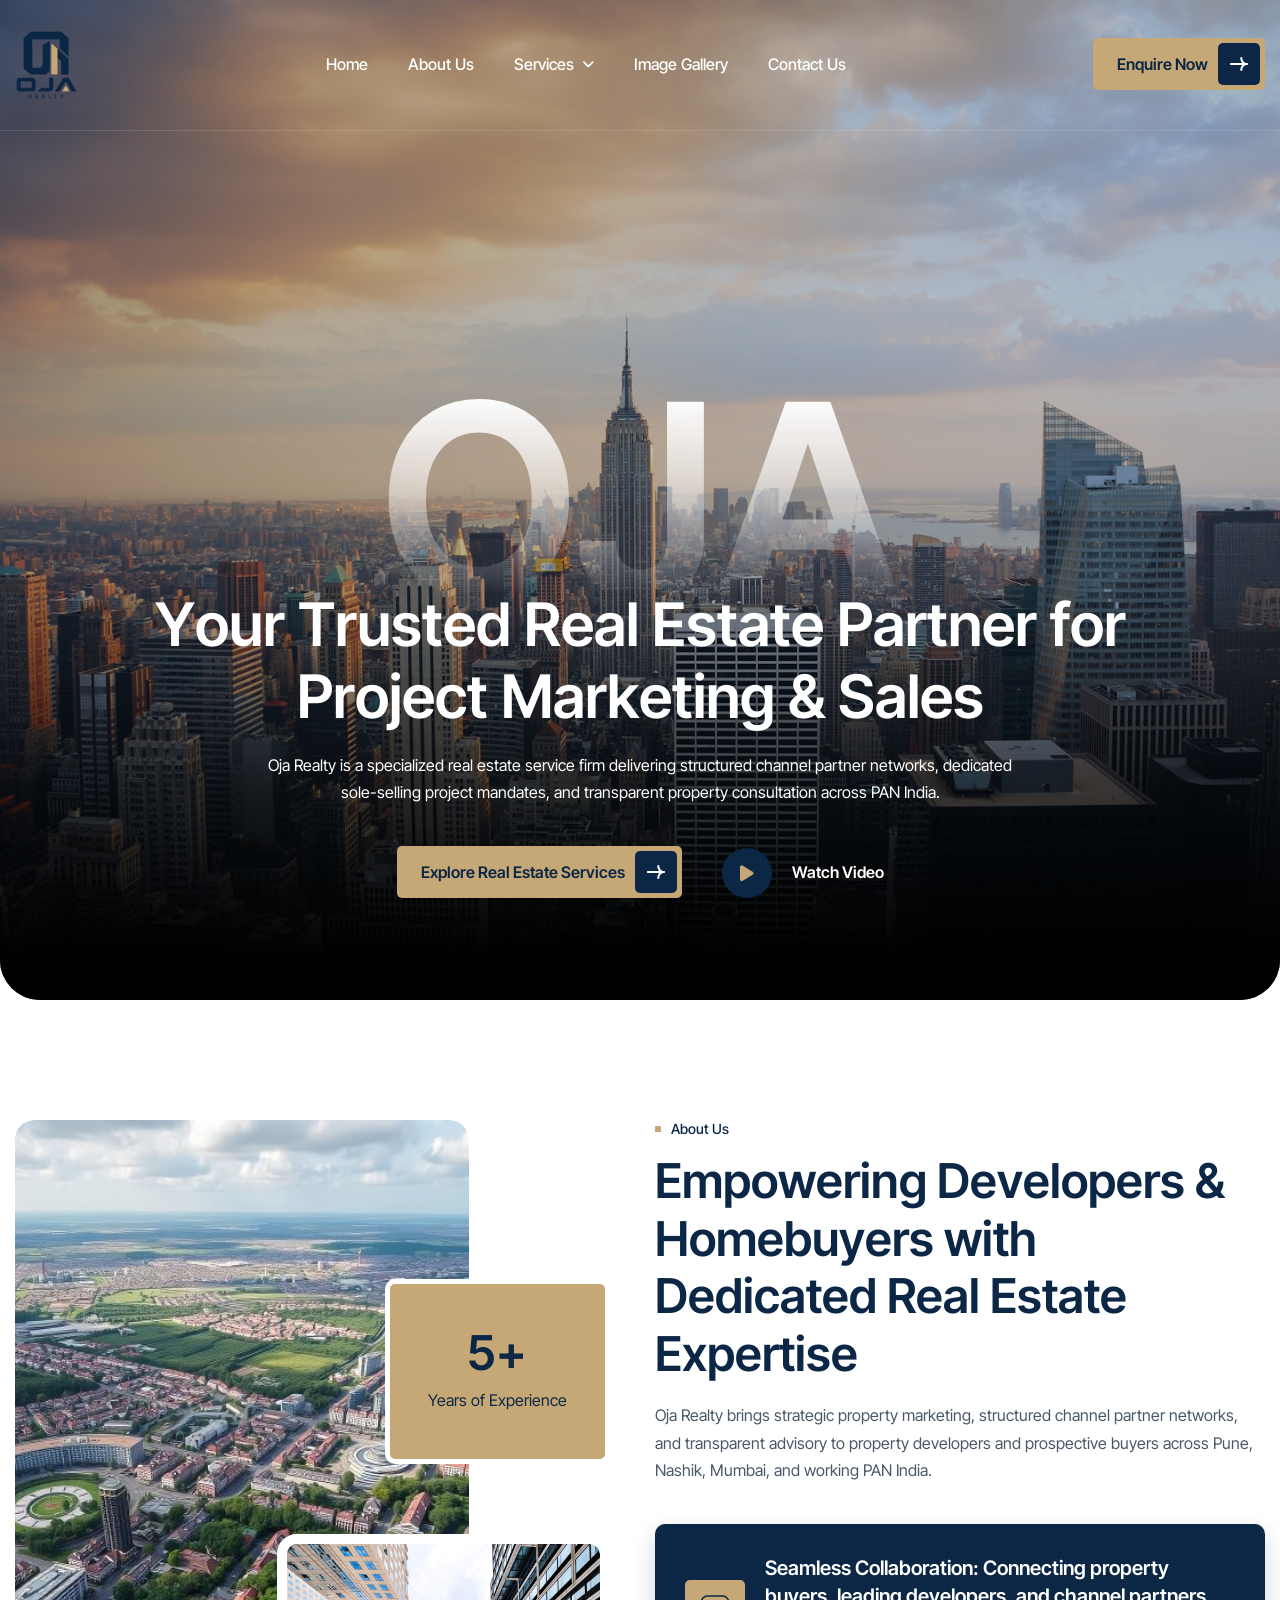
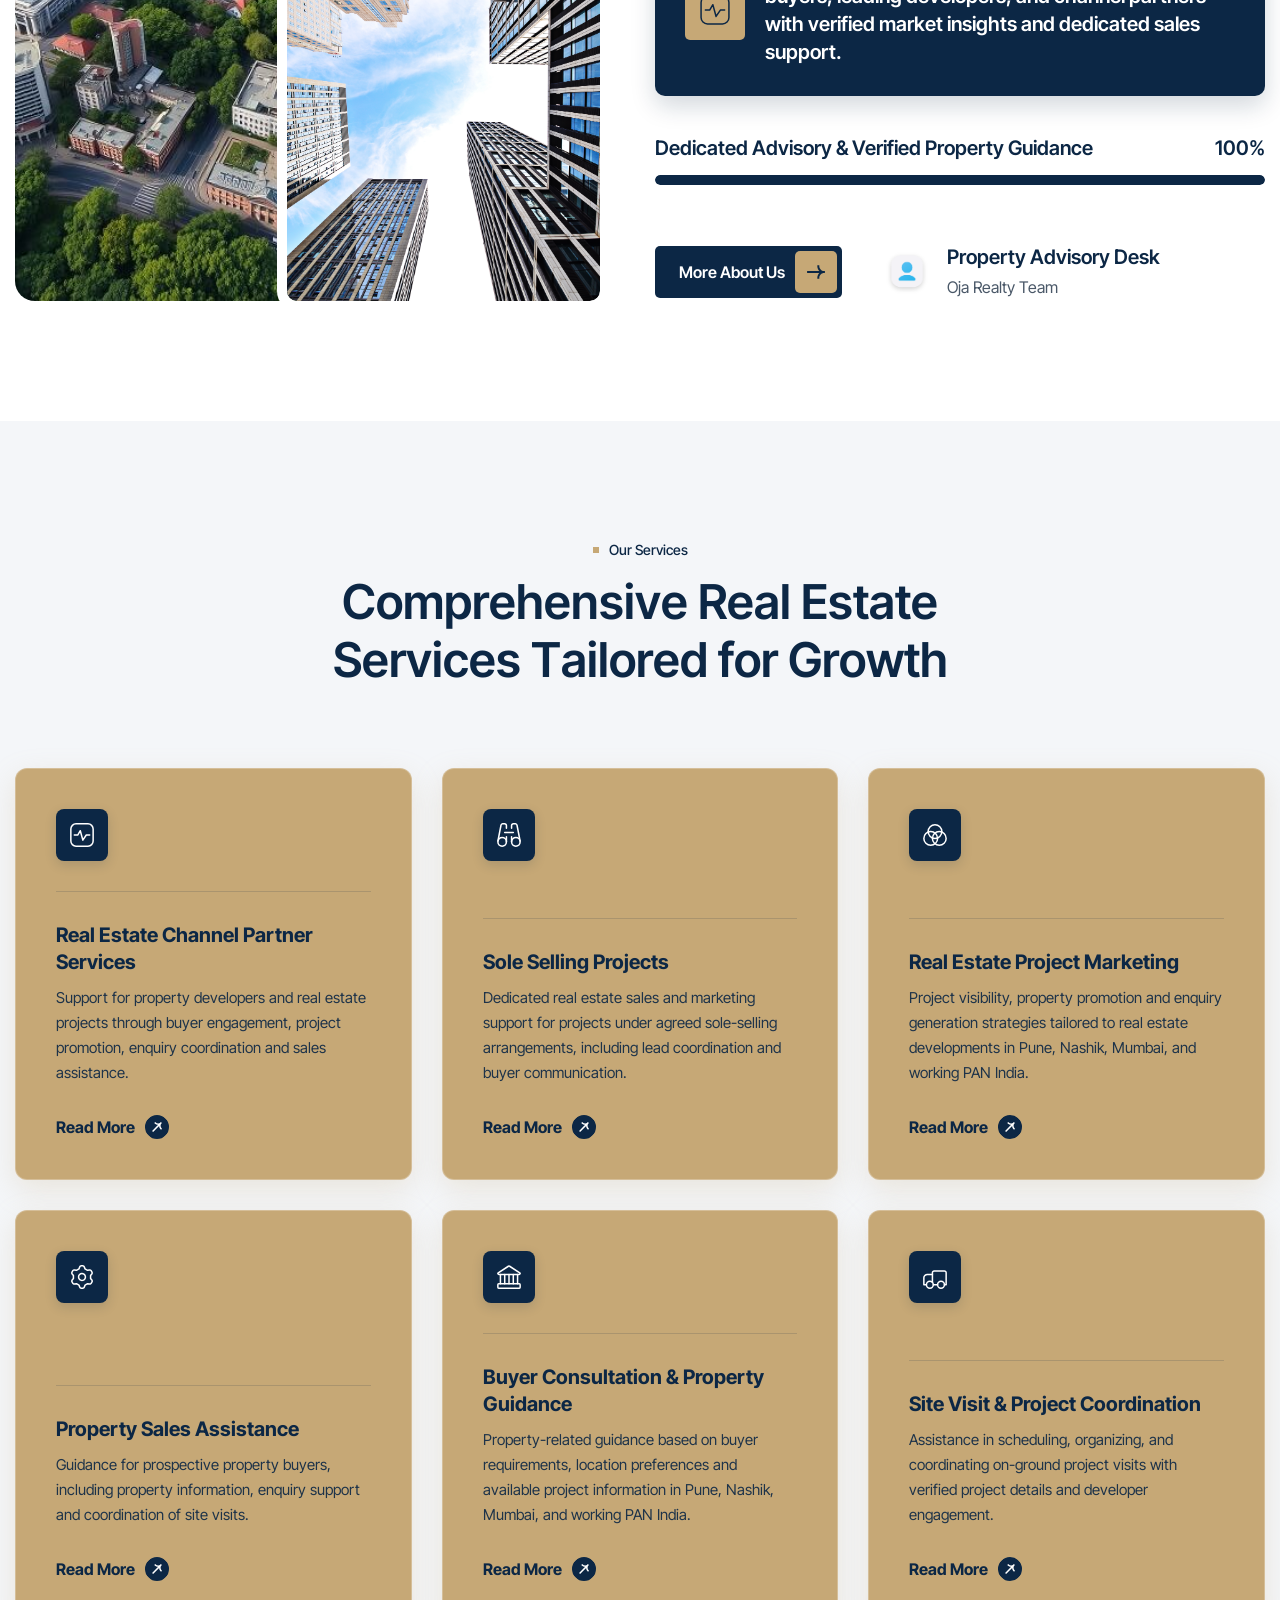
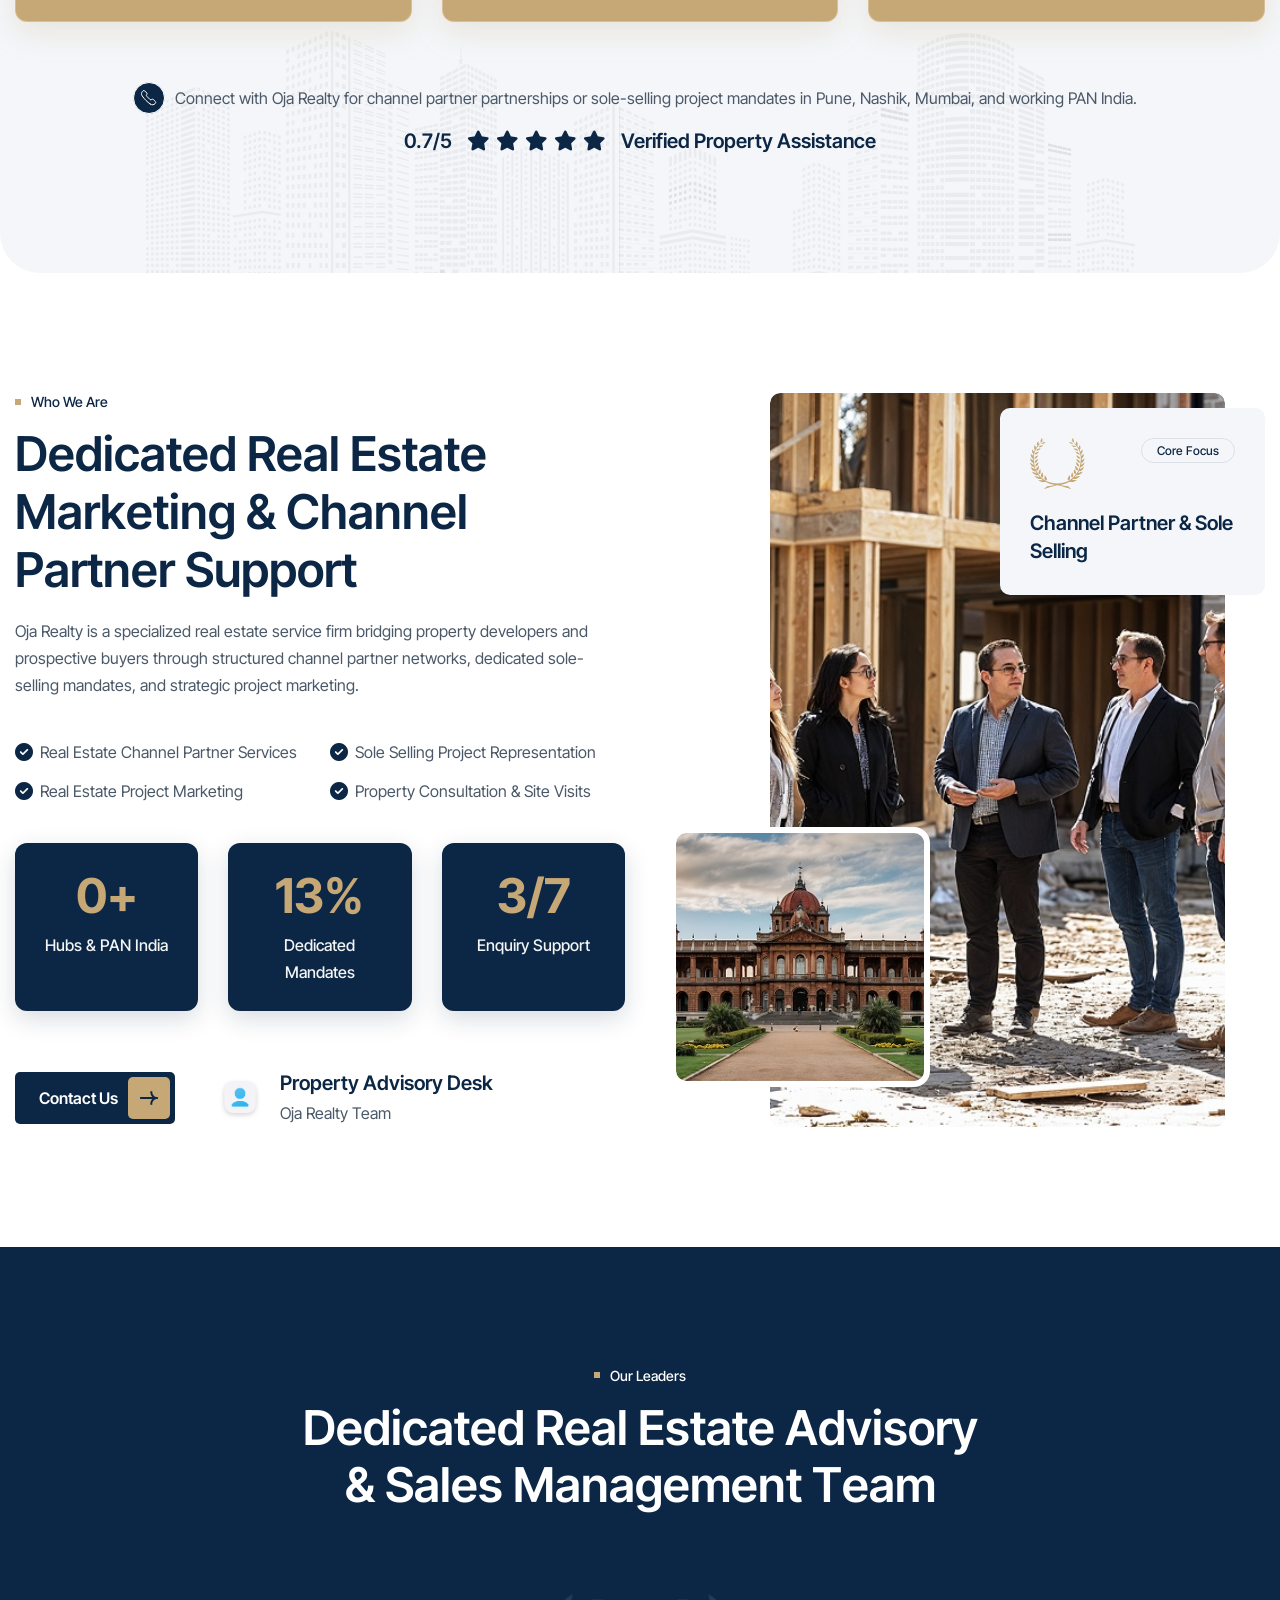
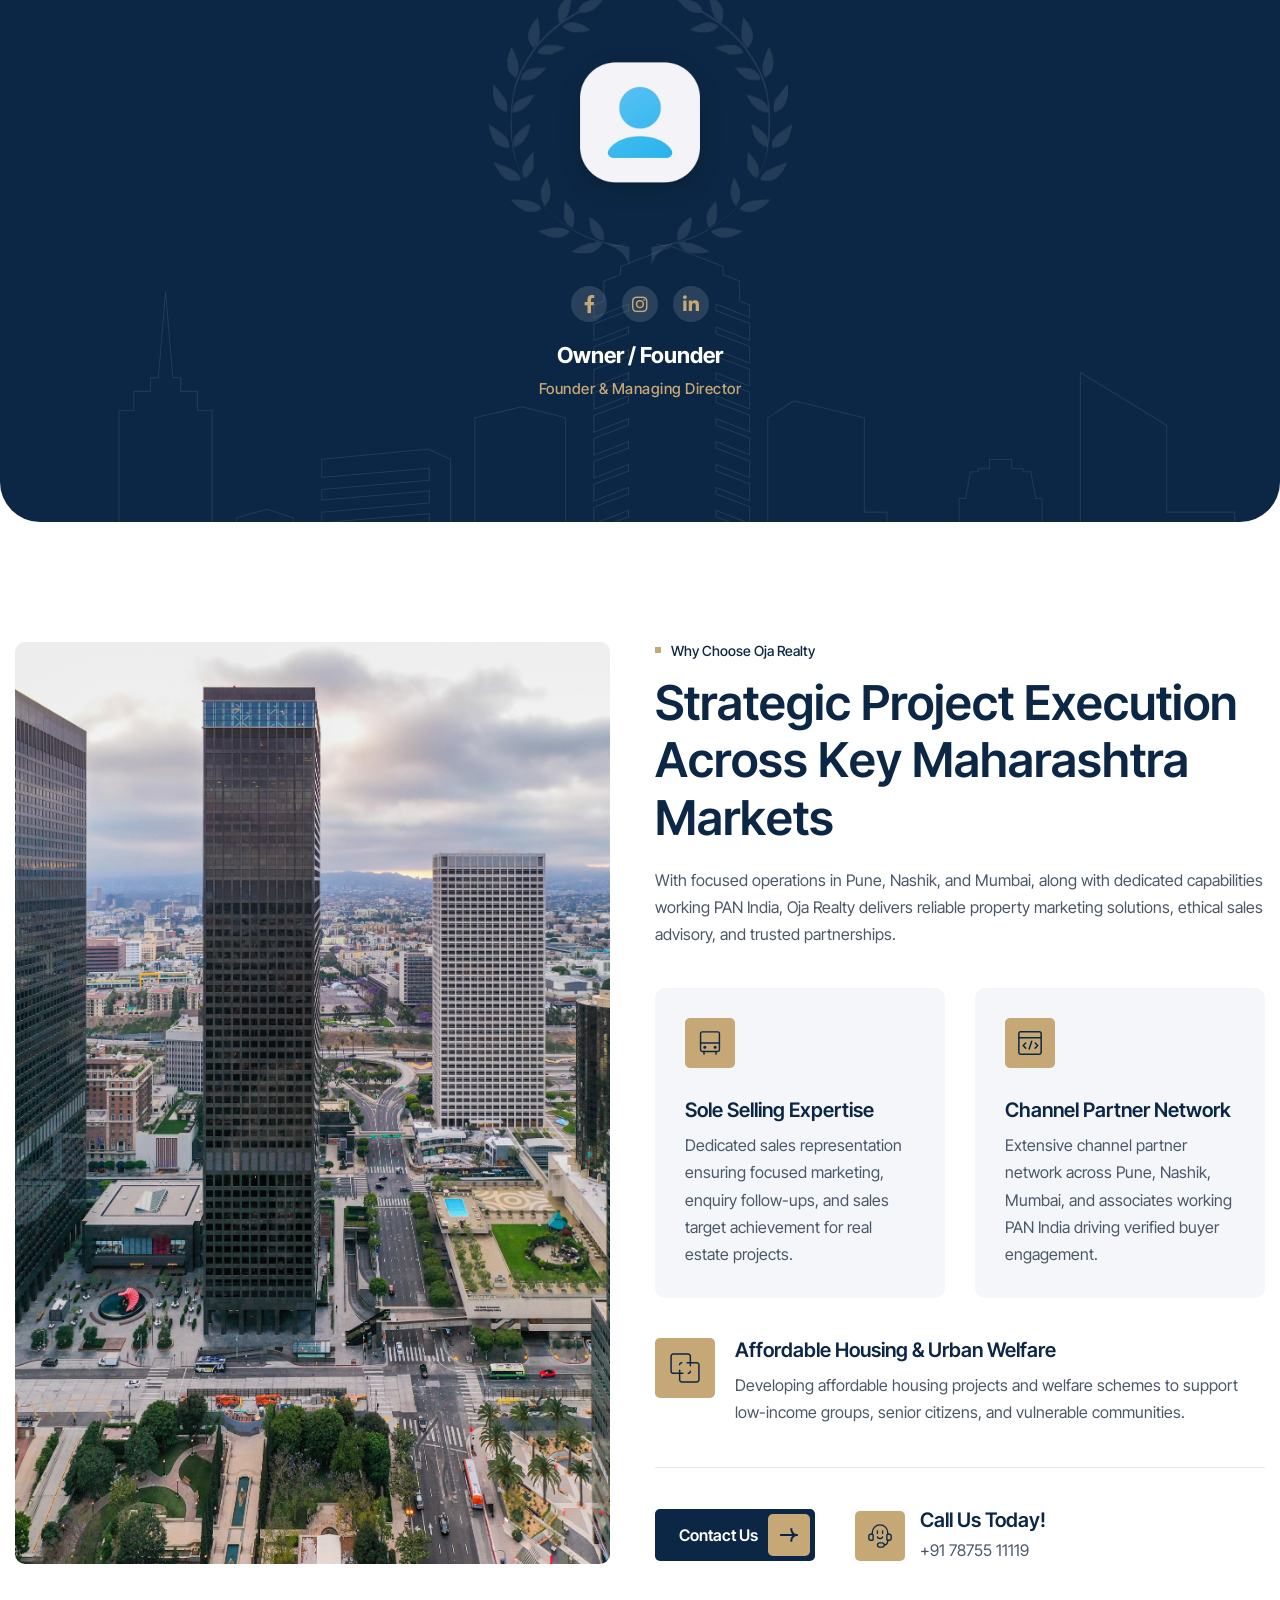
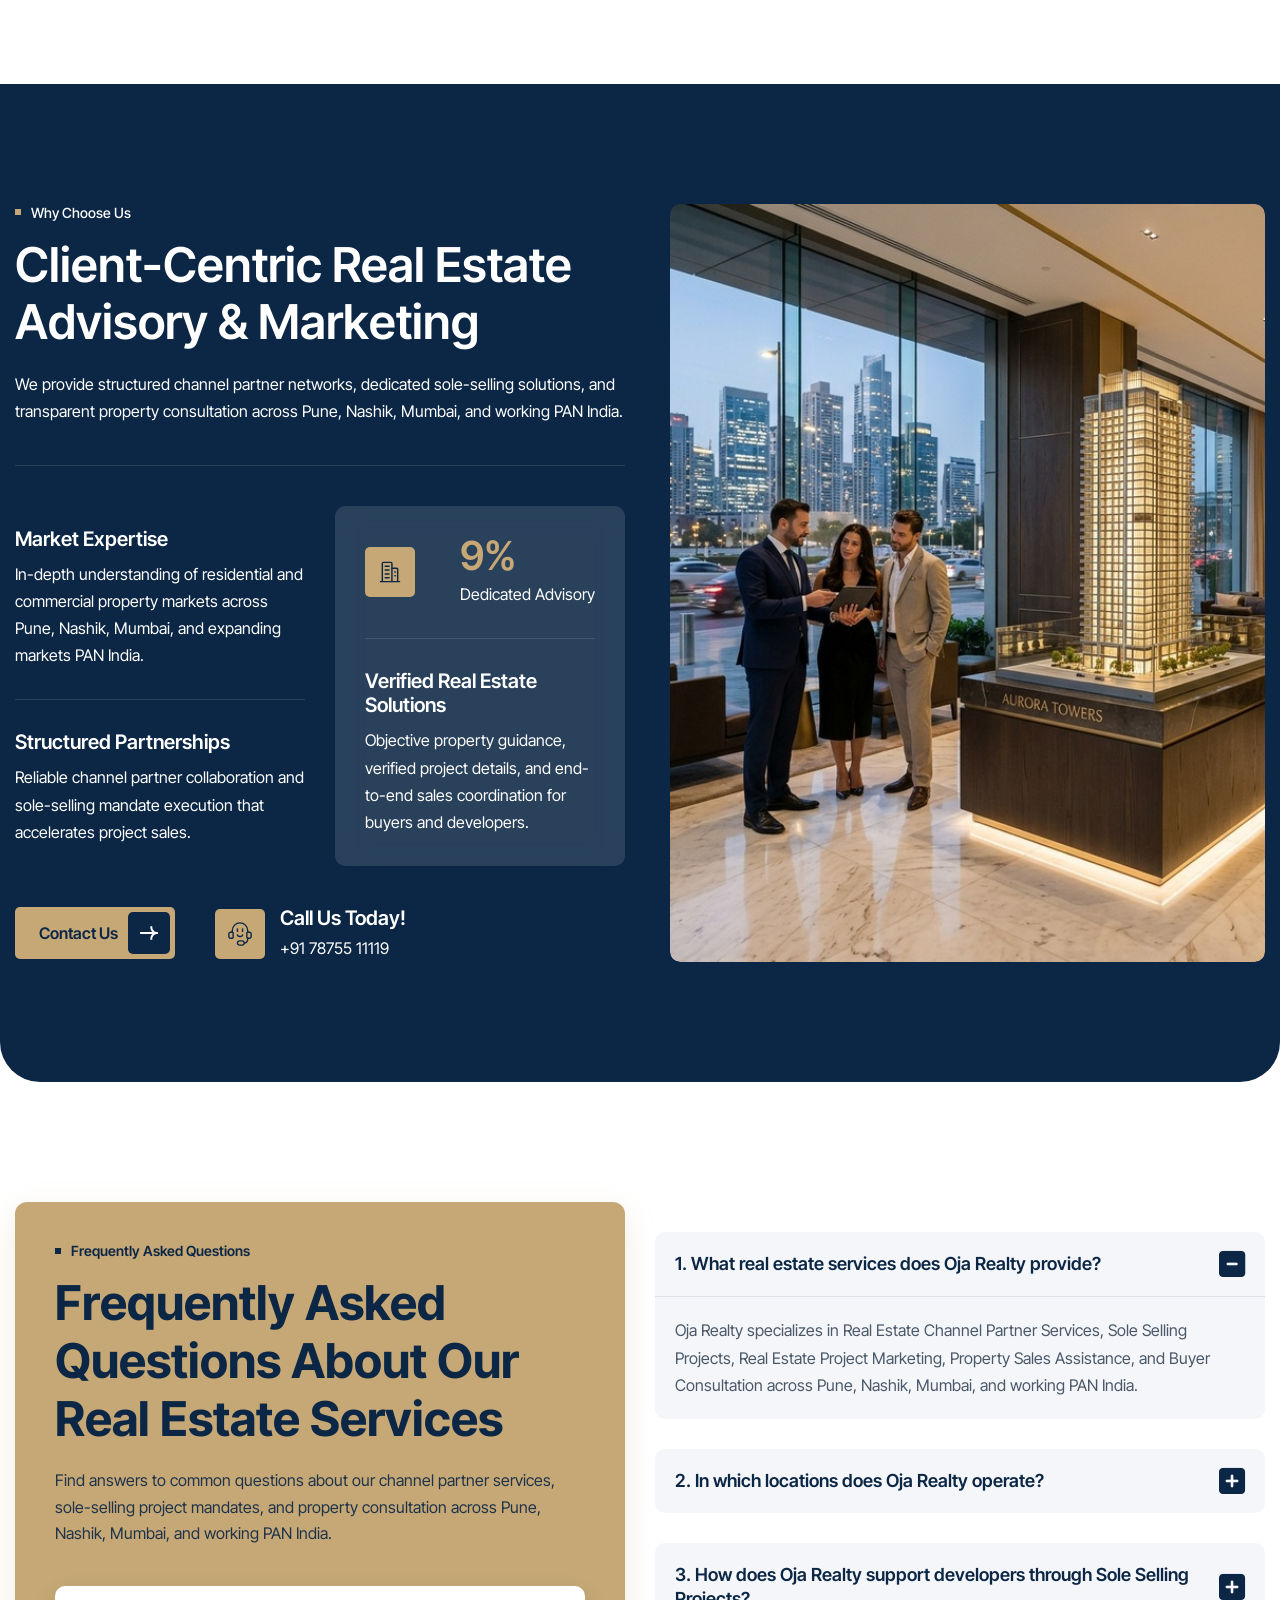
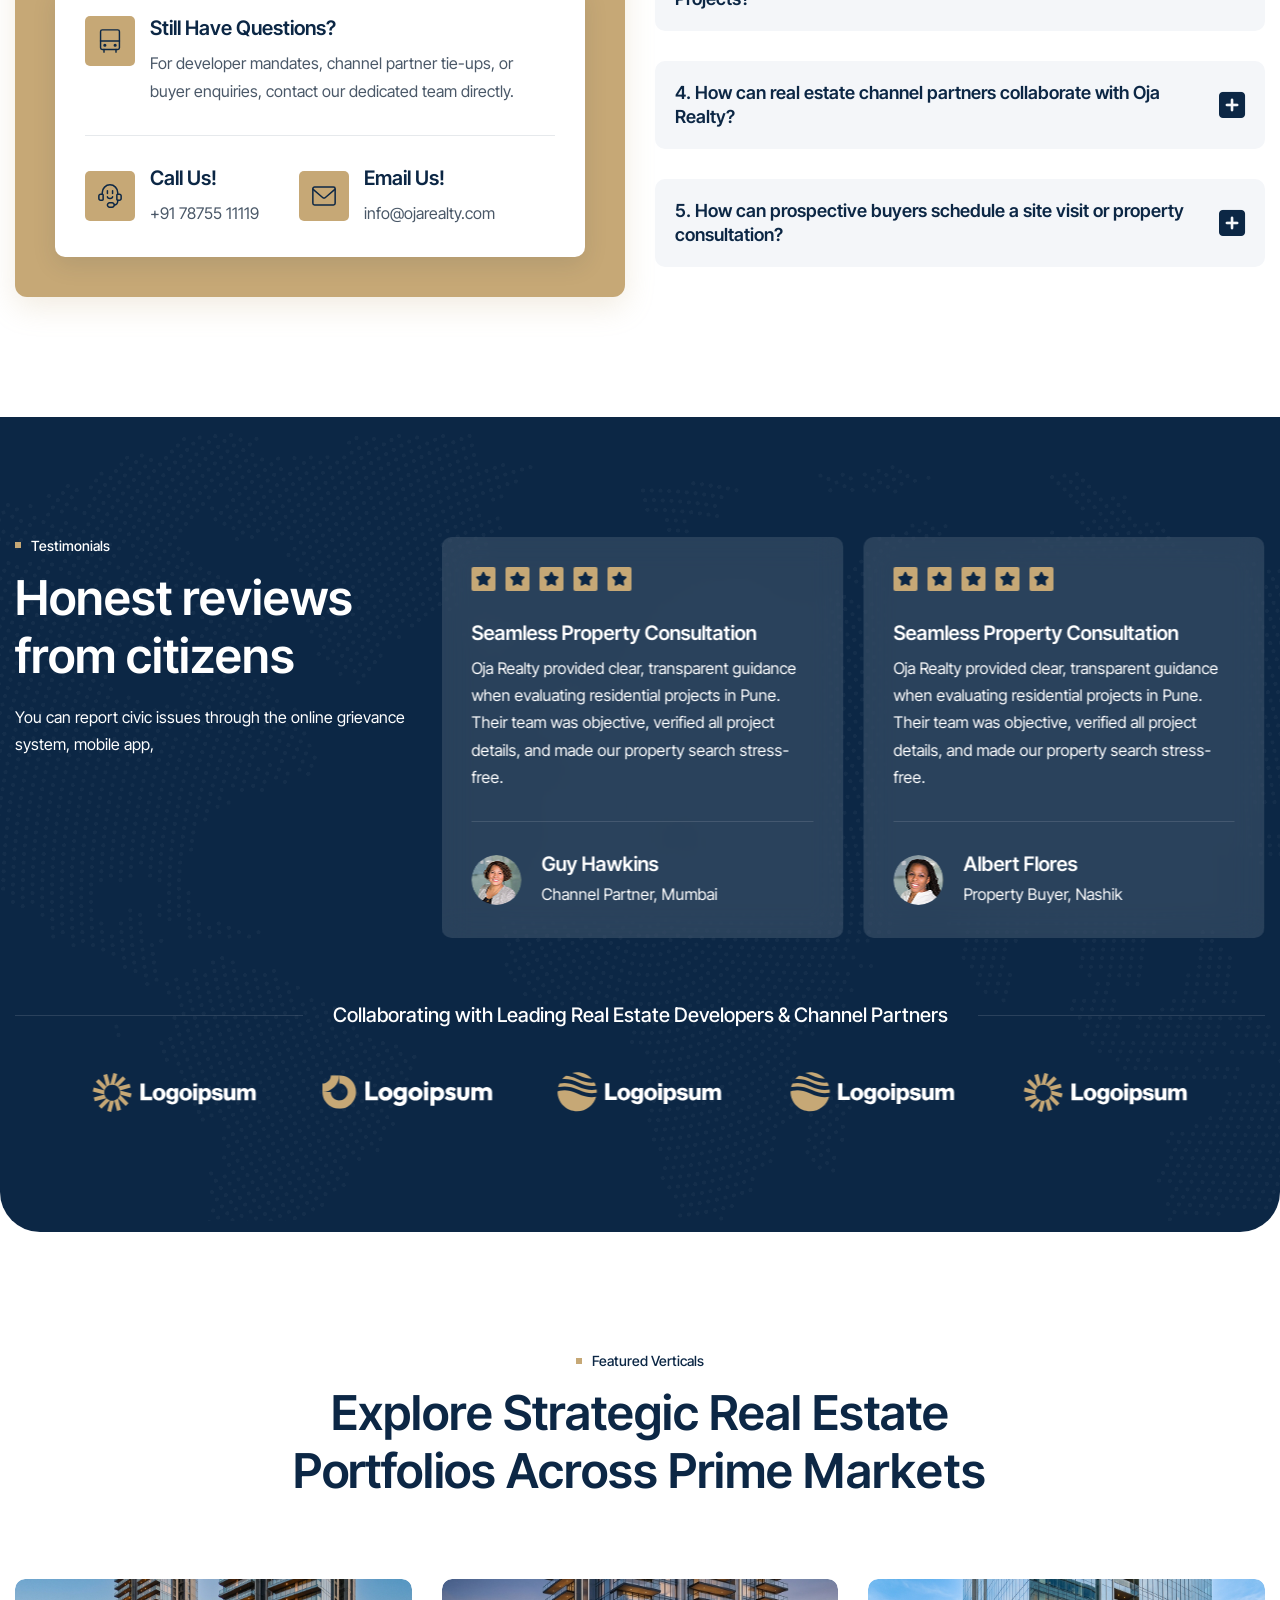
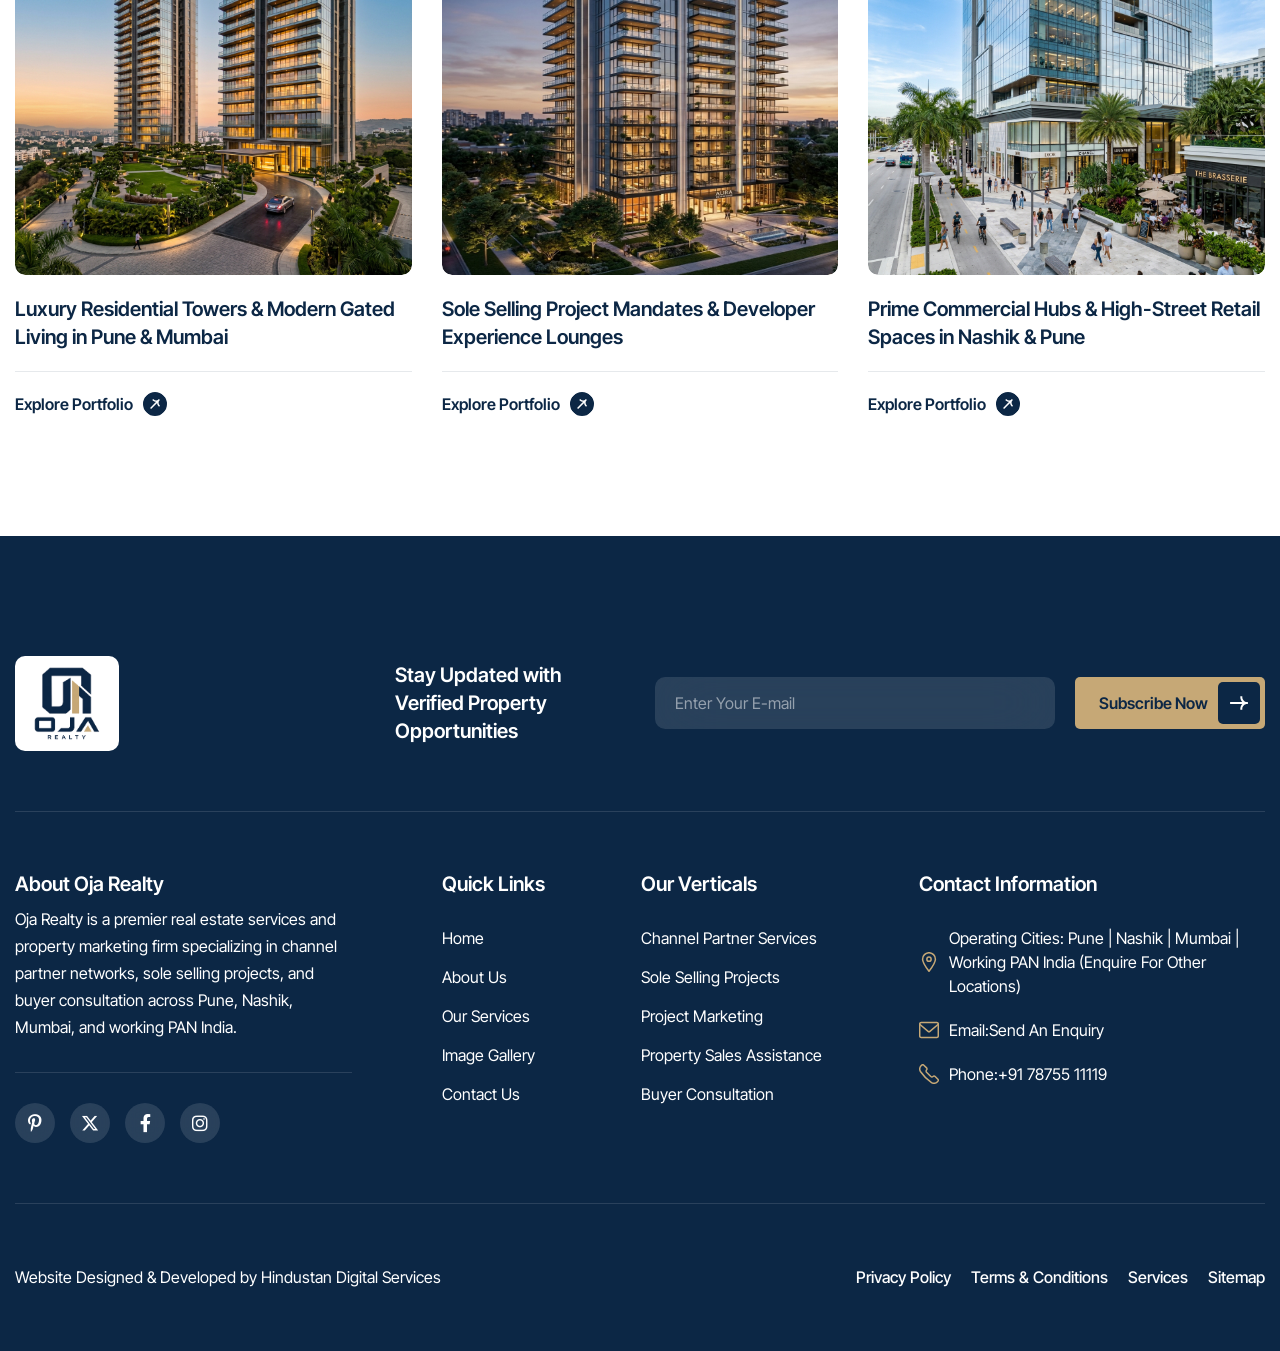
==== index.html @ c34bc395 "initialize project structure with initial HTML, CSS, JS, and assets" ====
<!DOCTYPE html>
<html lang="zxx">

<head>
    <!-- Meta -->
    <meta charset="utf-8">
    <meta http-equiv="X-UA-Compatible" content="IE=edge">
    <meta name="viewport" content="width=device-width, initial-scale=1.0, maximum-scale=1">
    <meta name="description" content="Oja Realty is a premier real estate services firm specializing in channel partner networks, sole selling project mandates, project marketing, and property consultation across Pune, Nashik, Mumbai, and working PAN India. Call +91 78755 11119.">
    <meta name="keywords" content="Oja Realty, Real Estate Services in Pune, Real Estate Channel Partner Pune, Sole Selling Projects Pune, Real Estate Project Marketing, Property Sales Assistance, Real Estate Services in Nashik, Real Estate Services in Mumbai, Real Estate PAN India, Property Consultation">
    <meta name="author" content="Oja Realty">
    <!-- Page Title -->
    <title>Oja Realty - Real Estate Channel Partner & Sole Selling Projects | Pune, Nashik, Mumbai & PAN India</title>
    <!-- Open Graph Meta Tags -->
    <meta property="og:title" content="Oja Realty - Real Estate Channel Partner & Sole Selling Projects">
    <meta property="og:description" content="Dedicated real estate services, sole selling mandates, channel partner collaboration, and property consultation across Pune, Nashik, Mumbai, and working PAN India.">
    <meta property="og:type" content="website">
    <meta property="og:url" content="index.html">
    <meta property="og:site_name" content="Oja Realty">
    <!-- JSON-LD Structured Data -->
    <script type="application/ld+json">
    {
      "@context": "https://schema.org",
      "@type": "RealEstateAgent",
      "name": "Oja Realty",
      "description": "Professional real estate services, channel partner collaboration, sole-selling project mandates, and property consultation across Pune, Nashik, Mumbai, and working PAN India.",
      "telephone": "+91-78755-11119",
      "areaServed": [
        {"@type": "City", "name": "Pune"},
        {"@type": "City", "name": "Nashik"},
        {"@type": "City", "name": "Mumbai"},
        {"@type": "Country", "name": "India"}
      ]
    }
    </script>
    <!-- Favicon Icon -->
    <link rel="shortcut icon" type="image/x-icon" href="images/favicon.png">
    <!-- Google Fonts Css-->
    <link rel="preconnect" href="https://fonts.googleapis.com">
    <link rel="preconnect" href="https://fonts.gstatic.com" crossorigin>
    <link href="https://fonts.googleapis.com/css2?family=Inter+Tight:ital,wght@0,100..900;1,100..900&display=swap" rel="stylesheet">
    <!-- Bootstrap Css -->
    <link href="css/bootstrap.min.css" rel="stylesheet" media="screen">
    <!-- SlickNav Css -->
    <link href="css/slicknav.min.css" rel="stylesheet">
    <!-- Swiper Css -->
    <link rel="stylesheet" href="css/swiper-bundle.min.css">
    <!-- Font Awesome Icon Css-->
    <link href="css/all.min.css" rel="stylesheet" media="screen">
    <!-- Animated Css -->
    <link href="css/animate.css" rel="stylesheet">
    <!-- Magnific Popup Core Css File -->
    <link rel="stylesheet" href="css/magnific-popup.css">
    <!-- Mouse Cursor Css File -->
    <link rel="stylesheet" href="css/mousecursor.css">
    <!-- Main Custom Css -->
    <link href="css/custom.css" rel="stylesheet" media="screen">
</head>

<body>

    <!-- Preloader Start -->
    <div class="preloader">
        <div class="loading-container">
            <div class="loading"></div>
            <div id="loading-icon"><img src="images/loader.svg" alt="Oja Realty"></div>
        </div>
    </div>
    <!-- Preloader End -->

    <!-- Header Start -->
    <header class="main-header">
        <div class="header-sticky">
            <nav class="navbar navbar-expand-lg">
                <div class="container">
                    <!-- Logo Start -->
                    <a class="navbar-brand" href="index.html">
						<img src="images/oja-logo.png" alt="OJA Logo" style="max-height: 70px; width: auto;">
					</a>
                    <!-- Logo End -->

                    <!-- Main Menu Start -->
                    <div class="collapse navbar-collapse main-menu">
                            <div class="nav-menu-wrapper">
                                <ul class="navbar-nav mr-auto" id="menu">
                                    <li class="nav-item active"><a class="nav-link" href="index.html">Home</a></li>
                                    <li class="nav-item"><a class="nav-link" href="about.html">About Us</a></li>
                                    <li class="nav-item submenu"><a class="nav-link" href="service.html">Services</a>
                                        <ul>
                                            <li class="nav-item"><a class="nav-link" href="service.html">Our Services</a></li>
                                            <li class="nav-item"><a class="nav-link" href="service/service-single/service-single.html">Service Details</a></li>
                                        </ul>
                                    </li>
                                    <li class="nav-item"><a class="nav-link" href="image-gallery.html">Image Gallery</a></li>
                                    <li class="nav-item"><a class="nav-link" href="contact.html">Contact Us</a></li>
                                </ul>
                            </div>

                            <!-- Header Btn Start -->
                            <div class="header-btn">
                                <a href="contact.html" class="btn-default btn-highlighted">Enquire Now</a>
                            </div>
                            <!-- Header Btn End -->
                        </div>
                        <!-- Main Menu End -->
                    <div class="navbar-toggle"></div>
                </div>
            </nav>
            <div class="responsive-menu"></div>
        </div>
    </header>
    <!-- Header End -->

    <!-- Hero Section Start -->
    <div class="hero-prime dark-section parallaxie" data-image="images/hero-new-backfround.jpg">
        <div class="container">
            <div class="row">
                <div class="col-lg-12">
                    <!-- Hero Box Start -->
                    <div class="hero-box-prime">
                        <!-- Hero Image Title Start -->
                        <div class="hero-image-title-prime">
                            <span>OJA</span>
                        </div>
                        <!-- Hero Image Title End -->

                        <!-- Hero Content Start -->
                        <div class="hero-content-prime">
                            <!-- Section Title Start -->
                            <div class="section-title">
                                
                                <h1 class="text-anime-style-3" data-cursor="-opaque">Your Trusted Real Estate Partner for Project Marketing & Sales</h1>
                                <p class="wow fadeInUp" data-wow-delay="0.2s">Oja Realty is a specialized real estate service firm delivering structured channel partner networks, dedicated sole-selling project mandates, and transparent property consultation across PAN India.</p>
                            </div>
                            <!-- Section Title End -->

                            <!-- Hero Content Body Start -->
                            <div class="hero-content-body-prime wow fadeInUp" data-wow-delay="0.4s">
                                <!-- Hero Button Start -->
                                <div class="hero-btn-prime">
                                    <a href="service.html" class="btn-default btn-highlighted">Explore Real Estate Services</a>
                                </div>
                                <!-- Hero Button End -->

                                <!-- Video Play Button Start -->
                                <div class="video-play-button-prime">
                                    <a href="https://www.youtube.com/watch?v=Y-x0efG1seA" class="popup-video" data-cursor-text="Play">
                                        <i class="fa-solid fa-play"></i>
                                    </a>
                                    <p>Watch Video</p>
                                </div>
                                <!-- Video Play Button End -->
                            </div>
                            <!-- Hero Content Body End -->


                        </div>
                        <!-- Hero Content End -->
                    </div>
                    <!-- Hero Box End -->
                </div>
            </div>
        </div>
    </div>
    <!-- Hero Section End -->

    <!-- About Us Prime Start -->
    <div class="about-us-prime">
        <div class="container">
            <div class="row">
                <div class="col-xl-6">
                    <!-- About Us Image Box Start -->
                    <div class="about-us-image-box-prime wow fadeInUp">
                        <!-- About Image Box Start -->
                        <div class="about-image-box-1-prime about-us-image-prime">
                            <figure class="image-anime">
                                <img src="images/about-us-image-1-prime.jpg" alt="">
                            </figure>
                        </div>
                        <!-- About Image Box End -->

                        <!-- About Image Box Start -->
                        <div class="about-image-box-2-prime">
                            <div class="about-year-counter-box-prime">
                                <h2><span class="counter">25</span>+</h2>
                                <p>Years of Experience</p>
                            </div>
                            <div class="about-us-image-prime">
                                <figure class="image-anime">
                                    <img src="images/view-skyscrapers.jpg" alt="">
                                </figure>
                            </div>
                        </div>
                        <!-- About Image Box End -->
                    </div>
                    <!-- About Us Image Box End -->
                </div>

                <div class="col-xl-6">
                    <!-- About Us Contant Start -->
                    <div class="about-us-contant-prime">
                        <!-- Section Title Start -->
                        <div class="section-title">
                            <span class="section-sub-title wow fadeInUp">About Us</span>
                            <h2 class="text-anime-style-3" data-cursor="-opaque">Empowering Developers & Homebuyers with Dedicated Real Estate Expertise</h2>
                            <p class="wow fadeInUp" data-wow-delay="0.2s">Oja Realty brings strategic property marketing, structured channel partner networks, and transparent advisory to property developers and prospective buyers across Pune, Nashik, Mumbai, and working PAN India.</p>
                        </div>
                        <!-- Section Title End -->

                        <!-- About Us Body Item Start -->
                        <div class="about-us-body-item-prime wow fadeInUp" data-wow-delay="0.4s">
                            <div class="icon-box">
                                <img src="images/icon-about-1-prime.svg" alt="">
                            </div>
                            <div class="about-us-body-item-title-prime">
                                <h3>Seamless Collaboration: Connecting property buyers, leading developers, and channel partners with verified market insights and dedicated sales support.</h3>
                            </div>
                        </div>
                        <!-- About Us Body Item End -->

                        <!-- About Skill Bar Start -->
                        <div class="about-skills-list-prime">
                            <!-- Skills Progress Bar Start -->
                            <div class="skills-progress-bar">
                                <!-- Skill Item Start -->
                                <div class="skillbar" data-percent="100%">
                                    <div class="skill-data">
                                        <div class="skill-title">Dedicated Advisory & Verified Property Guidance</div>
                                        <div class="skill-no">100%</div>
                                    </div>
                                    <div class="skill-progress">
                                        <div class="count-bar"></div>
                                    </div>
                                </div>
                                <!-- Skill Item End -->
                            </div>
                            <!-- Skills Progress Bar End -->
                        </div>
                        <!-- About Skill Bar End -->

                        <!-- About Us Footer Start -->
                        <div class="about-us-footer-prime wow fadeInUp" data-wow-delay="0.6s">
                            <!-- About Us Button Start -->
                            <div class="about-us-btn-prime">
                                <a href="about.html" class="btn-default">More About Us</a>
                            </div>
                            <!-- About Us Button End -->

                            <!-- About Author Box Start -->
                            <div class="about-author-Box-prime">
                                <!-- About Author Image Start -->
                                <div class="about-author-image-prime">
                                    <figure class="image-anime">
                                        <img src="user.png" alt="">
                                    </figure>
                                </div>
                                <!-- About Author Image End -->

                                <!-- About Author detail Start -->
                                <div class="about-author-content-prime">
                                    <h3>Property Advisory Desk</h3>
                                    <p>Oja Realty Team</p>
                                </div>
                                <!-- About Author detail End -->
                            </div>
                            <!-- About Us Author End -->
                        </div>
                        <!-- About Us Footer End -->
                    </div>
                    <!-- About Us Contant End -->
                </div>
            </div>
        </div>
    </div>
    <!-- About Us Prime Start -->

    <!-- Our Services Section Start -->
    <div class="our-services-prime bg-section">
        <div class="container">
            <div class="row section-row">
                <div class="col-lg-12">
                    <!-- Section Title Start -->
                    <div class="section-title section-title-center">
                        <span class="section-sub-title wow fadeInUp">Our Services</span>
                        <h2 class="text-anime-style-3" data-cursor="-opaque">Comprehensive Real Estate Services Tailored for Growth</h2>
                    </div>
                    <!-- Section Title End -->
                </div>
            </div>

            <div class="row">
                <div class="col-xl-4 col-md-6">
                    <!-- Service Item Start -->
                    <div class="service-item-prime wow fadeInUp">
                        <!-- Icon Box Start -->
                        <div class="icon-box">
                            <img src="images/icon-service-item-1-prime.svg" alt="">
                        </div>
                        <!-- Icon Box End -->

                        <!-- Service Item Body Start -->
                        <div class="service-item-body-prime">
                            <!-- Service Item Content Start -->
                            <div class="service-item-content-prime">
                                <h2><a href="service/service-single/service-single.html">Real Estate Channel Partner Services</a></h2>
                                <p>Support for property developers and real estate projects through buyer engagement, project promotion, enquiry coordination and sales assistance.</p>
                            </div>
                            <!-- Service Item Content End -->

                            <!-- Service Item button Start -->
                            <div class="service-item-btn-prime">
                                <a href="service/service-single/service-single.html" class="readmore-btn">read more</a>
                            </div>
                            <!-- Service Item button End -->
                        </div>
                        <!-- Service Item Body End -->
                    </div>
                    <!-- Service Item End -->
                </div>

                <div class="col-xl-4 col-md-6">
                    <!-- Service Item Start -->
                    <div class="service-item-prime wow fadeInUp" data-wow-delay="0.2s">
                        <!-- Icon Box Start -->
                        <div class="icon-box">
                            <img src="images/icon-service-item-2-prime.svg" alt="">
                        </div>
                        <!-- Icon Box End -->

                        <!-- Service Item Body Start -->
                        <div class="service-item-body-prime">
                            <!-- Service Item Content Start -->
                            <div class="service-item-content-prime">
                                <h2><a href="service/service-single/service-single.html">Sole Selling Projects</a></h2>
                                <p>Dedicated real estate sales and marketing support for projects under agreed sole-selling arrangements, including lead coordination and buyer communication.</p>
                            </div>
                            <!-- Service Item Content End -->

                            <!-- Service Item button Start -->
                            <div class="service-item-btn-prime">
                                <a href="service/service-single/service-single.html" class="readmore-btn">read more</a>
                            </div>
                            <!-- Service Item button End -->
                        </div>
                        <!-- Service Item Body End -->
                    </div>
                    <!-- Service Item End -->
                </div>

                <div class="col-xl-4 col-md-6">
                    <!-- Service Item Start -->
                    <div class="service-item-prime wow fadeInUp" data-wow-delay="0.4s">
                        <!-- Icon Box Start -->
                        <div class="icon-box">
                            <img src="images/icon-service-item-3-prime.svg" alt="">
                        </div>
                        <!-- Icon Box End -->

                        <!-- Service Item Body Start -->
                        <div class="service-item-body-prime">
                            <!-- Service Item Content Start -->
                            <div class="service-item-content-prime">
                                <h2><a href="service/service-single/service-single.html">Real Estate Project Marketing</a></h2>
                                <p>Project visibility, property promotion and enquiry generation strategies tailored to real estate developments in Pune, Nashik, Mumbai, and working PAN India.</p>
                            </div>
                            <!-- Service Item Content End -->

                            <!-- Service Item button Start -->
                            <div class="service-item-btn-prime">
                                <a href="service/service-single/service-single.html" class="readmore-btn">read more</a>
                            </div>
                            <!-- Service Item button End -->
                        </div>
                        <!-- Service Item Body End -->
                    </div>
                    <!-- Service Item End -->
                </div>

                <div class="col-xl-4 col-md-6">
                    <!-- Service Item Start -->
                    <div class="service-item-prime wow fadeInUp" data-wow-delay="0.6s">
                        <!-- Icon Box Start -->
                        <div class="icon-box">
                            <img src="images/icon-service-item-4-prime.svg" alt="">
                        </div>
                        <!-- Icon Box End -->

                        <!-- Service Item Body Start -->
                        <div class="service-item-body-prime">
                            <!-- Service Item Content Start -->
                            <div class="service-item-content-prime">
                                <h2><a href="service/service-single/service-single.html">Property Sales Assistance</a></h2>
                                <p>Guidance for prospective property buyers, including property information, enquiry support and coordination of site visits.</p>
                            </div>
                            <!-- Service Item Content End -->

                            <!-- Service Item button Start -->
                            <div class="service-item-btn-prime">
                                <a href="service/service-single/service-single.html" class="readmore-btn">read more</a>
                            </div>
                            <!-- Service Item button End -->
                        </div>
                        <!-- Service Item Body End -->
                    </div>
                    <!-- Service Item End -->
                </div>

                <div class="col-xl-4 col-md-6">
                    <!-- Service Item Start -->
                    <div class="service-item-prime wow fadeInUp" data-wow-delay="0.8s">
                        <!-- Icon Box Start -->
                        <div class="icon-box">
                            <img src="images/icon-service-item-5-prime.svg" alt="">
                        </div>
                        <!-- Icon Box End -->

                        <!-- Service Item Body Start -->
                        <div class="service-item-body-prime">
                            <!-- Service Item Content Start -->
                            <div class="service-item-content-prime">
                                <h2><a href="service/service-single/service-single.html">Buyer Consultation & Property Guidance</a></h2>
                                <p>Property-related guidance based on buyer requirements, location preferences and available project information in Pune, Nashik, Mumbai, and working PAN India.</p>
                            </div>
                            <!-- Service Item Content End -->

                            <!-- Service Item button Start -->
                            <div class="service-item-btn-prime">
                                <a href="service/service-single/service-single.html" class="readmore-btn">read more</a>
                            </div>
                            <!-- Service Item button End -->
                        </div>
                        <!-- Service Item Body End -->
                    </div>
                    <!-- Service Item End -->
                </div>

                <div class="col-xl-4 col-md-6">
                    <!-- Service Item Start -->
                    <div class="service-item-prime wow fadeInUp" data-wow-delay="1s">
                        <!-- Icon Box Start -->
                        <div class="icon-box">
                            <img src="images/icon-service-item-6-prime.svg" alt="">
                        </div>
                        <!-- Icon Box End -->

                        <!-- Service Item Body Start -->
                        <div class="service-item-body-prime">
                            <!-- Service Item Content Start -->
                            <div class="service-item-content-prime">
                                <h2><a href="service/service-single/service-single.html">Site Visit & Project Coordination</a></h2>
                                <p>Assistance in scheduling, organizing, and coordinating on-ground project visits with verified project details and developer engagement.</p>
                            </div>
                            <!-- Service Item Content End -->

                            <!-- Service Item button Start -->
                            <div class="service-item-btn-prime">
                                <a href="service/service-single/service-single.html" class="readmore-btn">read more</a>
                            </div>
                            <!-- Service Item button End -->
                        </div>
                        <!-- Service Item Body End -->
                    </div>
                    <!-- Service Item End -->
                </div>

                <div class="col-lg-12">
                    <!-- Section Footer Text Start -->
                    <div class="section-footer-text section-satisfy-img wow fadeInUp" data-wow-delay="0.4s">
                        <!-- Satisfy Client Images Start -->
                        <div class="satisfy-client-images">
                   
                            <div class="satisfy-client-image add-more">
                                <img src="images/icon-phone-white.svg" alt="">
                            </div>
                        </div>
                        <!-- Satisfy Client Images End -->
                        <p>Connect with Oja Realty for channel partner partnerships or sole-selling project mandates in Pune, Nashik, Mumbai, and working PAN India.</p>
                        <ul>
                            <li><span class="counter">4.9</span>/5</li>
                            <li>
                                <i class="fa-solid fa-star"></i>
                                <i class="fa-solid fa-star"></i>
                                <i class="fa-solid fa-star"></i>
                                <i class="fa-solid fa-star"></i>
                                <i class="fa-solid fa-star"></i>
                            </li>
                            <li>Verified Property Assistance </li>
                        </ul>
                    </div>
                    <!-- Section Footer Text End -->
                </div>
            </div>
        </div>
    </div>
    <!-- Our Services Section End -->

    <!-- Who We Are Section Start -->
    <div class="who-we-are-prime">
        <div class="container">
            <div class="row">
                <div class="col-xl-6">
                    <!-- Who We Are Content Start -->
                    <div class="who-we-are-content-prime">
                        <!-- Section Title Start -->
                        <div class="section-title">
                            <span class="section-sub-title wow fadeInUp">Who we are</span>
                            <h2 class="text-anime-style-3" data-cursor="-opaque">Dedicated Real Estate Marketing & Channel Partner Support</h2>
                            <p class="wow fadeInUp" data-wow-delay="0.2s">Oja Realty is a specialized real estate service firm bridging property developers and prospective buyers through structured channel partner networks, dedicated sole-selling mandates, and strategic project marketing.</p>
                        </div>
                        <!-- Section Title End -->

                        <!-- Who We Are Body Start -->
                        <div class="who-we-are-body-prime wow fadeInUp" data-wow-delay="0.4s">
                            <ul>
                                <li>Real Estate Channel Partner Services</li>
                                <li>Sole Selling Project Representation</li>
                                <li>Real Estate Project Marketing</li>
                                <li>Property Consultation & Site Visits</li>
                            </ul>
                        </div>
                        <!-- Who We Are Body End -->

                        <!-- Who We Counter List Start -->
                        <div class="who-we-counter-list-prime wow fadeInUp" data-wow-delay="0.6s">
                            <!-- Who We Counter Item Start -->
                            <div class="who-we-counter-item-prime">
                                <h2><span class="counter">3</span>+</h2>
                                <p>Hubs & PAN India</p>
                            </div>
                            <!-- Who We Counter Item End -->

                            <!-- Who We Counter Item Start -->
                            <div class="who-we-counter-item-prime">
                                <h2><span class="counter">100</span>%</h2>
                                <p>Dedicated Mandates</p>
                            </div>
                            <!-- Who We Counter Item End -->

                            <!-- Who We Counter Item Start -->
                            <div class="who-we-counter-item-prime">
                                <h2><span class="counter">24</span>/7</h2>
                                <p>Enquiry Support</p>
                            </div>
                            <!-- Who We Counter Item End -->
                        </div>
                        <!-- Who We Counter List End -->

                        <!-- Who We Are Footer Start -->
                        <div class="who-we-are-footer-prime wow fadeInUp" data-wow-delay="0.8s">
                            <!-- Who We Are Button Start -->
                            <div class="who-we-are-btn-prime">
                                <a href="contact.html" class="btn-default">Contact Us </a>
                            </div>
                            <!-- Who We Are Button End -->

                            <!-- About Author Box Start -->
                            <div class="about-author-Box-prime">
                                <!-- About Author Image Start -->
                                <div class="about-author-image-prime">
                                    <figure class="image-anime">
                                        <img src="user.png" alt="">
                                    </figure>
                                </div>
                                <!-- About Author Image End -->

                                <!-- About Author Content Start -->
                                <div class="about-author-content-prime">
                                    <h3>Property Advisory Desk</h3>
                                    <p>Oja Realty Team</p>
                                </div>
                                <!-- About Author Content End -->
                            </div>
                            <!-- About Us Author End -->
                        </div>
                        <!-- Who We Are Footer End -->
                    </div>
                    <!-- Who We Are Content End -->
                </div>

                <div class="col-xl-6">
                    <!-- Who We Image Box Start -->
                    <div class="who-we-image-box-prime wow fadeInUp" data-wow-delay="0.2s">
                        <!-- Who We Image Start -->
                        <div class="who-we-image-1-prime">
                            <div class="who-we-image-prime">
                                <figure class="image-anime">
                                    <img src="images/who-we-image-1-prime.jpg" alt="">
                                </figure>
                            </div>
                        </div>
                        <!-- Who We Image End -->

                        <!-- Who We Image Start -->
                        <div class="who-we-image-2-prime">
                            <div class="who-we-image-prime">
                                <figure class="image-anime">
                                    <img src="images/who-we-image-2-prime.jpg" alt="">
                                </figure>
                            </div>
                        </div>
                        <!-- Who We Image End -->

                        <!-- Who We Award Box Start -->
                        <div class="who-we-award-box-prime">
                            <!-- Who We Award Header Start -->
                            <div class="who-we-award-header-prime">
                                <div class="who-we-award-img-prime">
                                    <img src="images/who-we-award-img-prime.svg" alt="">
                                </div>
                                <div class="who-we-award-header-title-prime">
                                    <p>Core Focus</p>
                                </div>
                            </div>
                            <!-- Who We Award Header End -->

                            <!-- Who We Award Content Start -->
                            <div class="who-we-award-content-prime">
                                <h3>Channel Partner & Sole Selling</h3>
                            </div>
                            <!-- Who We Award Content End -->
                        </div>
                        <!-- Who We Award Box End -->
                    </div>
                    <!-- Who We Image Box End -->
                </div>
            </div>
        </div>
    </div>
    <!-- Who We Are Section End -->

    <!-- Our Leaders Section Start -->
    <div class="our-leaders-prime dark-section">
        <div class="container">
            <div class="row section-row">
                <div class="col-lg-12">
                    <!-- Section Title Start -->
                    <div class="section-title section-title-center">
                        <span class="section-sub-title wow fadeInUp">Our Leaders</span>
                        <h2 class="text-anime-style-3" data-cursor="-opaque">Dedicated Real Estate Advisory & Sales Management Team</h2>
                    </div>
                    <!-- Section Title End -->
                </div>
            </div>

            <div class="row justify-content-center">
                <div class="col-xl-4 col-lg-5 col-md-6">
                    <!-- Leader Item Start -->
                    <div class="leader-item-prime wow fadeInUp">
                        <!-- Leader Item Image Start -->
                        <div class="leader-item-image-prime">
                            <a href="about.html" data-cursor-text="View">
                                <figure class="image-anime">
                                    <img src="user.png" alt="Owner - Oja Realty">
                                </figure>
                            </a>
                        </div>
                        <!-- Leader Item Image End -->

                        <!-- Leader Item Body Start -->
                        <div class="leader-item-body-prime">
                            <!-- Leader Social List Start -->
                            <div class="leader-social-list-prime">
                                <ul>
                                    <li><a href="#"><i class="fa-brands fa-facebook-f"></i></a></li>
                                    <li><a href="#"><i class="fa-brands fa-instagram"></i></a></li>
                                    <li><a href="#"><i class="fa-brands fa-linkedin-in"></i></a></li>
                                </ul>
                            </div>
                            <!-- Leader Social List End -->

                            <!-- Leader Item Content Start -->
                            <div class="leader-item-content-prime">
                                <h2><a href="about.html">Owner / Founder</a></h2>
                                <p>Founder & Managing Director</p>
                            </div>
                            <!-- Leader Item Content End -->
                        </div>
                        <!-- Leader Item Body End -->
                    </div>
                    <!-- Leader Item End -->
                </div>
            </div>
        </div>
    </div>
    <!-- Our Leaders Section End -->

    <!-- Our Key Fact Section Start -->
    <div class="our-key-fact-prime">
        <div class="container">
            <div class="row">
                <div class="col-xl-6">
                    <!-- Our Key Fact Image Start -->
                    <div class="key-fact-image-prime">
                        <figure class="image-anime reveal">
                            <img src="images/complex-aerial-view-cityscape.jpg" alt="">
                        </figure>
                    </div>
                    <!-- Our Key Fact Image Start -->
                </div>

                <div class="col-xl-6">
                    <!-- Key Fact Contant Start -->
                    <div class="key-fact-contant-prime">
                        <!-- Section Title Start -->
                        <div class="section-title">
                            <span class="section-sub-title wow fadeInUp">Why Choose Oja Realty</span>
                            <h2 class="text-anime-style-3" data-cursor="-opaque">Strategic Project Execution Across Key Maharashtra Markets</h2>
                            <p class="wow fadeInUp" data-wow-delay="0.2s">With focused operations in Pune, Nashik, and Mumbai, along with dedicated capabilities working PAN India, Oja Realty delivers reliable property marketing solutions, ethical sales advisory, and trusted partnerships.</p>
                        </div>
                        <!-- Section Title End -->

                        <!-- Key Fact Items List Start -->
                        <div class="key-fact-items-list-prime wow fadeInUp" data-wow-delay="0.4s">
                            <!-- Key Fact Item Start -->
                            <div class="key-fact-item-prime">
                                <div class="icon-box">
                                    <img src="images/icon-key-fact-1-prime.svg" alt="">
                                </div>
                                <div class="key-fact-item-content-prime">
                                    <h3>Sole Selling Expertise</h3>
                                    <p>Dedicated sales representation ensuring focused marketing, enquiry follow-ups, and sales target achievement for real estate projects.</p>
                                </div>
                            </div>
                            <!-- Key Fact Item End -->

                            <!-- Key Fact Item Start -->
                            <div class="key-fact-item-prime">
                                <div class="icon-box">
                                    <img src="images/icon-key-fact-2-prime.svg" alt="">
                                </div>
                                <div class="key-fact-item-content-prime">
                                    <h3>Channel Partner Network</h3>
                                    <p>Extensive channel partner network across Pune, Nashik, Mumbai, and associates working PAN India driving verified buyer engagement.</p>
                                </div>
                            </div>
                            <!-- Key Fact Item End -->
                        </div>
                        <!-- Key Fact Items List End -->

                        <!-- Key Fact Icon Box Start -->
                        <div class="key-fact-icon-box-prime wow fadeInUp" data-wow-delay="0.6s">
                            <div class="icon-box">
                                <img src="images/icon-key-fact-3-prime.svg" alt="">
                            </div>
                            <div class="key-fact-icon-contant-prime">
                                <h3>Affordable Housing & Urban Welfare</h3>
                                <p>Developing affordable housing projects and welfare schemes to support low-income groups, senior citizens, and vulnerable communities.</p>
                            </div>
                        </div>
                        <!-- Key Fact Icon Box End -->

                        <!-- Key Fact Body Start -->
                        <div class="key-fact-footer-prime wow fadeInUp" data-wow-delay="0.8s">
                            <!-- Knownu Us Button Start -->
                            <div class="key-fact-btn-prime">
                                <a href="contact.html" class="btn-default">Contact Us </a>
                            </div>
                            <!-- Knownu Us Button End -->

                            <!-- About Us Contact Box Start  -->
                            <div class="about-us-contact-box-prime">
                                <div class="icon-box">
                                    <img src="images/icon-headphone-primary.svg" alt="">
                                </div>
                                <div class="about-us-conatct-content-prime">
                                    <h3>Call Us Today!</h3>
                                    <p><a href="tel:+917875511119">+91 78755 11119</a></p>
                                </div>
                            </div>
                            <!-- About Us Contact Box End  -->
                        </div>
                        <!-- Known Us Body End -->
                    </div>
                    <!-- Key Fact Contant End -->
                </div>
            </div>
        </div>
    </div>
    <!-- Our Key Fact Section End -->

    <!-- Why Choose Us Section Start -->
    <div class="why-choose-us-prime dark-section">
        <div class="container">
            <div class="row">
                <div class="col-xl-6">
                    <!-- Why Choose Us Content Start -->
                    <div class="why-choose-us-content-prime">
                        <!-- Section Title Start -->
                        <div class="section-title">
                            <span class="section-sub-title wow fadeInUp">Why Choose Us</span>
                            <h2 class="text-anime-style-3" data-cursor="-opaque">Client-Centric Real Estate Advisory & Marketing</h2>
                            <p class="wow fadeInUp" data-wow-delay="0.2s">We provide structured channel partner networks, dedicated sole-selling solutions, and transparent property consultation across Pune, Nashik, Mumbai, and working PAN India.</p>
                        </div>
                        <!-- Section Title End -->

                        <!-- Why Choose Body Start -->
                        <div class="why-choose-body-prime wow fadeInUp" data-wow-delay="0.4s">
                            <!-- Why Choose Body Item List Start -->
                            <div class="why-choose-body-item-list-prime">
                                <!-- Why Choose Body Item Start -->
                                <div class="why-choose-body-item-prime">
                                    <h3>Market Expertise</h3>
                                    <p>In-depth understanding of residential and commercial property markets across Pune, Nashik, Mumbai, and expanding markets PAN India.</p>
                                </div>
                                <!-- Why Choose Body Item End -->

                                <!-- Why Choose Body Item Start -->
                                <div class="why-choose-body-item-prime">
                                    <h3>Structured Partnerships</h3>
                                    <p>Reliable channel partner collaboration and sole-selling mandate execution that accelerates project sales.</p>
                                </div>
                                <!-- Why Choose Body Item End -->
                            </div>
                            <!-- Why Choose Body Item List End -->

                            <!-- Smart Solution Box Start -->
                            <div class="smart-solution-box-prime">
                                <!-- Smart Solution Header Start -->
                                <div class="smart-solution-header-prime">
                                    <div class="icon-box">
                                        <img src="images/icon-smart-solution-1-prime.svg" alt="">
                                    </div>
                                    <div class="smart-solution-counter-item-prime">
                                        <h3><span class="counter">100</span>%</h3>
                                        <p>Dedicated Advisory</p>
                                    </div>
                                </div>
                                <!-- Smart Solution Header End -->

                                <!-- Smart Solution Body Start -->
                                <div class="smart-solution-body-prime">
                                    <h3>Verified Real Estate Solutions</h3>
                                    <p>Objective property guidance, verified project details, and end-to-end sales coordination for buyers and developers.</p>
                                </div>
                                <!-- Smart Solution Body End -->
                            </div>
                            <!-- Smart Solution Box End -->
                        </div>
                        <!-- Why Choose Body End -->

                        <!-- Why Choose Footer Start -->
                        <div class="why-choose-footer-prime wow fadeInUp" data-wow-delay="0.6s">
                            <!-- Why Choose Button Start -->
                            <div class="why-choose-btn-prime">
                                <a href="contact.html" class="btn-default btn-highlighted">Contact Us</a>
                            </div>
                            <!-- Why Choose Button End -->

                            <!-- About Us Contact Box Start  -->
                            <div class="about-us-contact-box-prime">
                                <div class="icon-box">
                                    <img src="images/icon-headphone-primary.svg" alt="">
                                </div>
                                <div class="about-us-conatct-content-prime">
                                    <h3>Call Us Today!</h3>
                                    <p><a href="tel:+917875511119">+91 78755 11119</a></p>
                                </div>
                            </div>
                            <!-- About Us Contact Box End  -->
                        </div>
                    </div>
                    <!-- Why Choose Us Content End -->
                </div>

                <div class="col-xl-6">
                    <!-- Why Choose Us Image Start -->
                    <div class="why-choose-us-image-prime">
                        <figure class="image-anime reveal">
                            <img src="images/why-choose-us-image-prime.jpg" alt="Oja Realty Client-Centric Real Estate Advisory & Consultation">
                        </figure>
                    </div>
                    <!-- Why Choose Us Image End -->
                </div>
            </div>
        </div>
    </div>
    <!-- Why Choose Us Section End -->

    <!-- Our Faqs Section Start -->
    <div class="our-faqs-prime">
        <div class="container">
            <div class="row">
                <div class="col-xl-6">
                    <!-- Faq Contant Start -->
                    <div class="faq-contant-box-prime">
                        <!-- Section Title Start -->
                        <div class="section-title">
                            <span class="section-sub-title wow fadeInUp">Frequently Asked Questions</span>
                            <h2 class="text-anime-style-3" data-cursor="-opaque">Frequently Asked Questions About Our Real Estate Services</h2>
                            <p class="wow fadeInUp" data-wow-delay="0.2s">Find answers to common questions about our channel partner services, sole-selling project mandates, and property consultation across Pune, Nashik, Mumbai, and working PAN India.</p>
                        </div>
                        <!-- Section Title End -->

                        <!-- faq Info Item List Start -->
                        <div class="faq-info-item-list-prime wow fadeInUp" data-wow-delay="0.4s">
                            <!-- faq Info Item Start -->
                            <div class="faq-info-item-prime item-1">
                                <div class="icon-box">
                                    <img src="images/icon-question-prime.svg" alt="">
                                </div>
                                <div class="faq-info-item-content-prime">
                                    <h3>Still Have Questions?</h3>
                                    <p>For developer mandates, channel partner tie-ups, or buyer enquiries, contact our dedicated team directly.</p>
                                </div>
                            </div>
                            <!-- faq Info Item End -->

                            <!-- faq Info Item Start -->
                            <div class="faq-info-item-prime">
                                <div class="icon-box">
                                    <img src="images/icon-headphone-prime.svg" alt="">
                                </div>
                                <div class="faq-info-item-content-prime">
                                    <h3>Call Us!</h3>
                                    <p><a href="tel:+917875511119">+91 78755 11119</a></p>
                                </div>
                            </div>
                            <!-- faq Info Item End -->

                            <!-- faq Info Item Start -->
                            <div class="faq-info-item-prime">
                                <div class="icon-box">
                                    <img src="images/icon-mail-accent.svg" alt="">
                                </div>
                                <div class="faq-info-item-content-prime">
                                    <h3>Email Us!</h3>
                                    <p><a href="mailto:info@ojarealty.com">info@ojarealty.com</a></p>
                                </div>
                            </div>
                            <!-- faq Info Item End -->
                        </div>
                        <!-- faq Info Item List End -->
                    </div>
                    <!-- Faq Contant End -->
                </div>

                <div class="col-xl-6">
                    <!-- FAQ Content Start -->
                    <div class="faq-contant-prime">
                        <!-- FAQ Accordion Start -->
                        <div class="faq-accordion-prime" id="accordion">
                            <!-- FAQ Item Start -->
                            <div class="accordion-item wow fadeInUp">
                                <h2 class="accordion-header" id="heading1">
                                    <button class="accordion-button" type="button" data-bs-toggle="collapse" data-bs-target="#collapse1" aria-expanded="true" aria-controls="collapse1">
                                        1. What real estate services does Oja Realty provide?
                                    </button>
                                </h2>
                                <div id="collapse1" class="accordion-collapse collapse show" role="region" aria-labelledby="heading1" data-bs-parent="#accordion">
                                    <div class="accordion-body">
                                        <p>Oja Realty specializes in Real Estate Channel Partner Services, Sole Selling Projects, Real Estate Project Marketing, Property Sales Assistance, and Buyer Consultation across Pune, Nashik, Mumbai, and working PAN India.</p>
                                    </div>
                                </div>
                            </div>
                            <!-- FAQ Item End -->

                            <!-- FAQ Item Start -->
                            <div class="accordion-item wow fadeInUp" data-wow-delay="0.2s">
                                <h2 class="accordion-header" id="heading2">
                                    <button class="accordion-button collapsed" type="button" data-bs-toggle="collapse" data-bs-target="#collapse2" aria-expanded="false" aria-controls="collapse2">
                                        2. In which locations does Oja Realty operate?
                                    </button>
                                </h2>
                                <div id="collapse2" class="accordion-collapse collapse" role="region" aria-labelledby="heading2" data-bs-parent="#accordion">
                                    <div class="accordion-body">
                                        <p>Oja Realty operates primary regional hubs in Pune, Nashik, and Mumbai, while actively working PAN India for developers, buyers, and channel partner networks seeking wider national representation.</p>
                                    </div>
                                </div>
                            </div>
                            <!-- FAQ Item End -->

                            <!-- FAQ Item Start -->
                            <div class="accordion-item wow fadeInUp" data-wow-delay="0.4s">
                                <h2 class="accordion-header" id="heading3">
                                    <button class="accordion-button collapsed" type="button" data-bs-toggle="collapse" data-bs-target="#collapse3" aria-expanded="false" aria-controls="collapse3">
                                        3. How does Oja Realty support developers through Sole Selling Projects?
                                    </button>
                                </h2>
                                <div id="collapse3" class="accordion-collapse collapse" role="region" aria-labelledby="heading3" data-bs-parent="#accordion">
                                    <div class="accordion-body">
                                        <p>We take end-to-end sales and marketing responsibility for designated real estate projects—managing customer inquiries, lead follow-ups, channel partner distribution, and site visit coordination across Pune, Nashik, Mumbai, and working PAN India to accelerate sales velocity.</p>
                                    </div>
                                </div>
                            </div>
                            <!-- FAQ Item End -->

                            <!-- FAQ Item Start -->
                            <div class="accordion-item wow fadeInUp" data-wow-delay="0.6s">
                                <h2 class="accordion-header" id="heading4">
                                    <button class="accordion-button collapsed" type="button" data-bs-toggle="collapse" data-bs-target="#collapse4" aria-expanded="false" aria-controls="collapse4">
                                        4. How can real estate channel partners collaborate with Oja Realty?
                                    </button>
                                </h2>
                                <div id="collapse4" class="accordion-collapse collapse" role="region" aria-labelledby="heading4" data-bs-parent="#accordion">
                                    <div class="accordion-body">
                                        <p>Channel partners can register directly with Oja Realty to access verified residential and commercial project inventories, dedicated broker support, structured payouts, and co-marketing opportunities working PAN India.</p>
                                    </div>
                                </div>
                            </div>
                            <!-- FAQ Item End -->

                            <!-- FAQ Item Start -->
                            <div class="accordion-item wow fadeInUp" data-wow-delay="0.8s">
                                <h2 class="accordion-header" id="heading5">
                                    <button class="accordion-button collapsed" type="button" data-bs-toggle="collapse" data-bs-target="#collapse5" aria-expanded="false" aria-controls="collapse5">
                                        5. How can prospective buyers schedule a site visit or property consultation?
                                    </button>
                                </h2>
                                <div id="collapse5" class="accordion-collapse collapse" role="region" aria-labelledby="heading5" data-bs-parent="#accordion">
                                    <div class="accordion-body">
                                        <p>Prospective homebuyers and commercial investors can connect with our advisory desk via phone at +91 78755 11119 or submit an online inquiry. Our team coordinates guided site visits, transparent project reviews, and unit selection across our active locations and PAN India network.</p>
                                    </div>
                                </div>
                            </div>
                            <!-- FAQ Item End -->
                        </div>
                        <!-- FAQ Accordion End -->
                    </div>
                    <!-- FAQ Content End -->
                </div>
            </div>
        </div>
    </div>
    <!-- Our Faqs Section End -->

    <!-- Our Testimonials Section Start -->
    <div class="our-testimonials-prime dark-section">
        <div class="container">
            <div class="row">
                <div class="col-xl-4">
                    <!-- Our Testimonial Contant Start -->
                    <div class="our-testimonials-content-prime">
                        <!-- Section Title Start -->
                        <div class="section-title">
                            <span class="section-sub-title wow fadeInUp">Testimonials</span>
                            <h2 class="text-anime-style-3" data-cursor="-opaque">Honest reviews from citizens</h2>
                            <p class="wow fadeInUp" data-wow-delay="0.2s">You can report civic issues through the online grievance system, mobile app,</p>
                        </div>
                        <!-- Section Title End -->
                    </div>
                    <!-- Our Testimonial Contant End -->
                </div>

                <div class="col-xl-8">
                    <!-- Testimonial Slide Start -->
                    <div class="testimonial-slider-prime wow fadeInUp">
                        <div class="swiper">
                            <div class="swiper-wrapper">
                                <!-- Testimonial Slide Start -->
                                <div class="swiper-slide">
                                    <div class="testimonial-item-prime">
                                        <!-- Testimonial Item Header Start -->
                                        <div class="testimonial-item-header-prime">
                                            <div class="testimonial-item-rating-prime">
                                                <i class="fa-solid fa-star"></i>
                                                <i class="fa-solid fa-star"></i>
                                                <i class="fa-solid fa-star"></i>
                                                <i class="fa-solid fa-star"></i>
                                                <i class="fa-solid fa-star"></i>
                                            </div>
                                        </div>
                                        <!-- Testimonial Item Header End -->

                                        <!-- Testimonial Item Body Start -->
                                        <div class="testimonial-item-body-prime">
                                            <div class="testimonial-item-content-prime">
                                                <h2>Seamless Property Consultation</h2>
                                                <p>Oja Realty provided clear, transparent guidance when evaluating residential projects in Pune. Their team was objective, verified all project details, and made our property search stress-free.</p>
                                            </div>
                                            <div class="testimonial-author-prime">
                                                <div class="testimonial-author-image-prime">
                                                    <figure class="image-anime">
                                                        <img src="user.png" alt="">
                                                    </figure>
                                                </div>
                                                <div class="testimonial-author-content-prime">
                                                    <h2>Kristin Watson</h2>
                                                    <p>Homebuyer, Pune</p>
                                                </div>
                                            </div>
                                        </div>
                                        <!-- Testimonial Item Body End -->
                                    </div>
                                </div>
                                <!-- Testimonial Slide End -->

                                <!-- Testimonial Slide Start -->
                                <div class="swiper-slide">
                                    <div class="testimonial-item-prime">
                                        <!-- Testimonial Item Header Start -->
                                        <div class="testimonial-item-header-prime">
                                            <div class="testimonial-item-rating-prime">
                                                <i class="fa-solid fa-star"></i>
                                                <i class="fa-solid fa-star"></i>
                                                <i class="fa-solid fa-star"></i>
                                                <i class="fa-solid fa-star"></i>
                                                <i class="fa-solid fa-star"></i>
                                            </div>
                                        </div>
                                        <!-- Testimonial Item Header End -->

                                        <!-- Testimonial Item Body Start -->
                                        <div class="testimonial-item-body-prime">
                                            <div class="testimonial-item-content-prime">
                                                <h2>Seamless Property Consultation</h2>
                                                <p>Oja Realty provided clear, transparent guidance when evaluating residential projects in Pune. Their team was objective, verified all project details, and made our property search stress-free.</p>
                                            </div>
                                            <div class="testimonial-author-prime">
                                                <div class="testimonial-author-image-prime">
                                                    <figure class="image-anime">
                                                        <img src="images/author-image-2.jpg" alt="">
                                                    </figure>
                                                </div>
                                                <div class="testimonial-author-content-prime">
                                                    <h2>Guy Hawkins</h2>
                                                    <p>Channel Partner, Mumbai</p>
                                                </div>
                                            </div>
                                        </div>
                                        <!-- Testimonial Item Body End -->
                                    </div>
                                </div>
                                <!-- Testimonial Slide End -->

                                <!-- Testimonial Slide Start -->
                                <div class="swiper-slide">
                                    <div class="testimonial-item-prime">
                                        <!-- Testimonial Item Header Start -->
                                        <div class="testimonial-item-header-prime">
                                            <div class="testimonial-item-rating-prime">
                                                <i class="fa-solid fa-star"></i>
                                                <i class="fa-solid fa-star"></i>
                                                <i class="fa-solid fa-star"></i>
                                                <i class="fa-solid fa-star"></i>
                                                <i class="fa-solid fa-star"></i>
                                            </div>
                                        </div>
                                        <!-- Testimonial Item Header End -->

                                        <!-- Testimonial Item Body Start -->
                                        <div class="testimonial-item-body-prime">
                                            <div class="testimonial-item-content-prime">
                                                <h2>Seamless Property Consultation</h2>
                                                <p>Oja Realty provided clear, transparent guidance when evaluating residential projects in Pune. Their team was objective, verified all project details, and made our property search stress-free.</p>
                                            </div>
                                            <div class="testimonial-author-prime">
                                                <div class="testimonial-author-image-prime">
                                                    <figure class="image-anime">
                                                        <img src="images/author-image-3.jpg" alt="">
                                                    </figure>
                                                </div>
                                                <div class="testimonial-author-content-prime">
                                                    <h2>Albert Flores</h2>
                                                    <p>Property Buyer, Nashik</p>
                                                </div>
                                            </div>
                                        </div>
                                        <!-- Testimonial Item Body End -->
                                    </div>
                                </div>
                                <!-- Testimonial Slide End -->
                            </div>
                        </div>
                    </div>
                    <!-- Testimonial Slide End -->
                </div>

                <div class="col-lg-12">
                    <!-- Comapany Support Slider Start -->
                    <div class="company-supports-slider-box-prime wow fadeInUp" data-wow-delay="0.2s">
                        <!-- Comapany Support Content Start -->
                        <div class="company-supports-content-prime">
                            <hr>
                            <p>Collaborating with Leading Real Estate Developers & Channel Partners</p>
                            <hr>
                        </div>
                        <!-- Comapany Support Content End -->

                        <!-- Comapany Support Slider Start -->
                        <div class="company-supports-slider-prime">
                            <div class="swiper">
                                <div class="swiper-wrapper">
                                    <!-- Company Support Logo Start -->
                                    <div class="swiper-slide">
                                        <div class="company-supports-logo-prime">
                                            <img src="images/company-supports-logo-1.svg" alt="">
                                        </div>
                                    </div>
                                    <!-- Comapany Support Logo End -->

                                    <!-- Company Support Logo Start -->
                                    <div class="swiper-slide">
                                        <div class="company-supports-logo-prime">
                                            <img src="images/company-supports-logo-2.svg" alt="">
                                        </div>
                                    </div>
                                    <!-- Comapany Support Logo End -->

                                    <!-- Company Support Logo Start -->
                                    <div class="swiper-slide">
                                        <div class="company-supports-logo-prime">
                                            <img src="images/company-supports-logo-3.svg" alt="">
                                        </div>
                                    </div>
                                    <!-- Comapany Support Logo End -->

                                    <!-- Company Support Logo Start -->
                                    <div class="swiper-slide">
                                        <div class="company-supports-logo-prime">
                                            <img src="images/company-supports-logo-4.svg" alt="">
                                        </div>
                                    </div>
                                    <!-- Comapany Support Logo End -->

                                    <!-- Company Support Logo Start -->
                                    <div class="swiper-slide">
                                        <div class="company-supports-logo-prime">
                                            <img src="images/company-supports-logo-1.svg" alt="">
                                        </div>
                                    </div>
                                    <!-- Comapany Support Logo End -->

                                    <!-- Company Support Logo Start -->
                                    <div class="swiper-slide">
                                        <div class="company-supports-logo-prime">
                                            <img src="images/company-supports-logo-2.svg" alt="">
                                        </div>
                                    </div>
                                    <!-- Comapany Support Logo End -->

                                    <!-- Company Support Logo Start -->
                                    <div class="swiper-slide">
                                        <div class="company-supports-logo-prime">
                                            <img src="images/company-supports-logo-3.svg" alt="">
                                        </div>
                                    </div>
                                    <!-- Comapany Support Logo End -->
                                </div>
                            </div>
                        </div>
                        <!-- Comapany Support Slider End -->
                    </div>
                    <!-- Comapany Support Slider End -->
                </div>
            </div>
        </div>
    </div>
    <!-- Our Testimonials Section End -->

    <!-- Featured Portfolios Section Start -->
    <div class="our-blog">
        <div class="container">
            <div class="row section-row">
                <div class="col-lg-12">
                    <!-- Section Title Start -->
                    <div class="section-title section-title-center">
                        <span class="section-sub-title wow fadeInUp">Featured Verticals</span>
                        <h2 class="text-anime-style-3" data-cursor="-opaque">Explore Strategic Real Estate Portfolios Across Prime Markets</h2>
                    </div>
                    <!-- Section Title End -->
                </div>
            </div>

            <div class="row">
                <div class="col-xl-4 col-md-6">
                    <!-- Post Item Start -->
                    <div class="post-item wow fadeInUp">
                        <!-- Post Featured Image Start-->
                        <div class="post-featured-image">
                            <a href="service/service-single/service-single.html" data-cursor-text="View">
                                <figure class="image-anime">
                                    <img src="images/portfolio-residential.jpg" alt="Luxury Residential Towers in Pune and Mumbai">
                                </figure>
                            </a>
                        </div>
                        <!-- Post Featured Image End -->

                        <!-- Post Item Body Start -->
                        <div class="post-item-body">
                            <!-- Post Item Content Start -->
                            <div class="post-item-content">
                                <h2><a href="service/service-single/service-single.html">Luxury Residential Towers & Modern Gated Living in Pune & Mumbai</a></h2>
                            </div>
                            <!-- Post Item Content End -->

                            <!-- Post Item Readmore Button Start-->
                            <div class="post-item-btn">
                                <a href="service/service-single/service-single.html" class="readmore-btn">Explore Portfolio</a>
                            </div>
                            <!-- Post Item Readmore Button End-->
                        </div>
                        <!-- Post Item Body End -->
                    </div>
                    <!-- Post Item End -->
                </div>

                <div class="col-xl-4 col-md-6">
                    <!-- Post Item Start -->
                    <div class="post-item wow fadeInUp" data-wow-delay="0.2s">
                        <!-- Post Featured Image Start-->
                        <div class="post-featured-image">
                            <a href="service/service-single/service-single.html" data-cursor-text="View">
                                <figure class="image-anime">
                                    <img src="images/portfolio-sole-selling.jpg" alt="Sole Selling Project Mandates and Sales Representation">
                                </figure>
                            </a>
                        </div>
                        <!-- Post Featured Image End -->

                        <!-- Post Item Body Start -->
                        <div class="post-item-body">
                            <!-- Post Item Content Start -->
                            <div class="post-item-content">
                                <h2><a href="service/service-single/service-single.html">Sole Selling Project Mandates & Developer Experience Lounges</a></h2>
                            </div>
                            <!-- Post Item Content End -->

                            <!-- Post Item Readmore Button Start-->
                            <div class="post-item-btn">
                                <a href="service/service-single/service-single.html" class="readmore-btn">Explore Portfolio</a>
                            </div>
                            <!-- Post Item Readmore Button End-->
                        </div>
                        <!-- Post Item Body End -->
                    </div>
                    <!-- Post Item End -->
                </div>

                <div class="col-xl-4 col-md-6">
                    <!-- Post Item Start -->
                    <div class="post-item wow fadeInUp" data-wow-delay="0.4s">
                        <!-- Post Featured Image Start-->
                        <div class="post-featured-image">
                            <a href="service/service-single/service-single.html" data-cursor-text="View">
                                <figure class="image-anime">
                                    <img src="images/portfolio-commercial.jpg" alt="Modern Commercial Hubs and Retail Spaces in Nashik and Pune">
                                </figure>
                            </a>
                        </div>
                        <!-- Post Featured Image End -->

                        <!-- Post Item Body Start -->
                        <div class="post-item-body">
                            <!-- Post Item Content Start -->
                            <div class="post-item-content">
                                <h2><a href="service/service-single/service-single.html">Prime Commercial Hubs & High-Street Retail Spaces in Nashik & Pune</a></h2>
                            </div>
                            <!-- Post Item Content End -->

                            <!-- Post Item Readmore Button Start-->
                            <div class="post-item-btn">
                                <a href="service/service-single/service-single.html" class="readmore-btn">Explore Portfolio</a>
                            </div>
                            <!-- Post Item Readmore Button End-->
                        </div>
                        <!-- Post Item Body End -->
                    </div>
                    <!-- Post Item End -->
                </div>
            </div>
        </div>
    </div>
    <!-- Featured Portfolios Section End -->

    <!-- Main Footer Start -->
    <footer class="main-footer-prime">
        <div class="container">
            <div class="row">
                <div class="col-lg-12">
                    <!-- Footer Cta Box Start -->
                    <div class="footer-header-box-prime">
                        <!-- Footer Logo Start -->
                        <div class="footer-logo-prime">
                            <img src="images/oja-logo.png" alt="OJA Logo" style="max-height: 75px; width: auto;">
                        </div>
                        <!-- Footer Logo End -->

                        <!-- Footer Newsletter Form Start -->
                        <div class="footer-newsletter-form-box-prime">
                            <!-- Footer Newsletter Form Title Start -->
                            <div class="footer-newsletter-form-title-prime">
                                <h2>Stay Updated with Verified Property Opportunities</h2>
                            </div>
                            <!-- Footer Newsletter Form Title End -->

                            <!-- Footer Newsletter Form Button Start -->
                            <div class="footer-newsletter-form-prime">
                                <form id="newslettersForm" action="#" method="POST">
                                    <div class="form-group">
                                        <input type="email" name="mail" class="form-control" id="mail" placeholder="Enter Your E-mail" required>
                                        <button type="submit" class="btn-default btn-highlighted">Subscribe Now</button>
                                    </div>
                                </form>
                            </div>
                            <!-- Footer Newsletter Form Button End -->
                        </div>
                        <!-- Footer Newsletter Form End -->
                    </div>
                    <!-- Footer Cta Box End -->
                </div>

                <div class="col-xl-4">
                    <!-- About Footer Start -->
                    <div class="about-footer-prime">
                        <!-- About Footer Content Start -->
                        <div class="about-footer-content-prime">
                            <h2>About Oja Realty</h2>
                            <p>Oja Realty is a premier real estate services and property marketing firm specializing in channel partner networks, sole selling projects, and buyer consultation across Pune, Nashik, Mumbai, and working PAN India.</p>
                        </div>
                        <!-- About Footer Content End -->

                        <!-- Footer Social links Start -->
                        <div class="footer-social-links-prime">
                            <ul>
                                <li><a href="#"><i class="fa-brands fa-pinterest-p"></i></a></li>
                                <li><a href="#"><i class="fa-brands fa-x-twitter"></i></a></li>
                                <li><a href="#"><i class="fa-brands fa-facebook-f"></i></a></li>
                                <li><a href="#"><i class="fa-brands fa-instagram"></i></a></li>
                            </ul>
                        </div>
                        <!-- Footer Social links End -->
                    </div>
                    <!-- About Footer End -->
                </div>

                <div class="col-xl-8">
                    <!-- Footer Links Box Start -->
                    <div class="footer-links-box-prime">
                        <!-- Footer Links Start -->
                        <div class="footer-links-prime">
                            <h2>Quick Links</h2>
                            <ul>
                                <li><a href="index.html">Home</a></li>
                                <li><a href="about.html">About Us</a></li>
                                <li><a href="service.html">Our Services</a></li>
                                <li><a href="image-gallery.html">Image Gallery</a></li>
                                <li><a href="contact.html">Contact Us</a></li>
                            </ul>
                        </div>
                        <!-- Footer Links End -->

                        <!-- Footer Links Start -->
                        <div class="footer-links-prime">
                            <h2>Our Verticals</h2>
                            <ul>
                                <li><a href="service/service-single/service-single.html">Channel Partner Services</a></li>
                                <li><a href="service/service-single/service-single.html">Sole Selling Projects</a></li>
                                <li><a href="service/service-single/service-single.html">Project Marketing</a></li>
                                <li><a href="service/service-single/service-single.html">Property Sales Assistance</a></li>
                                <li><a href="service/service-single/service-single.html">Buyer Consultation</a></li>
                            </ul>
                        </div>
                        <!-- Footer Links End -->

                        <!-- Footer Links Start -->
                        <div class="footer-links-prime footer-contact-lists-prime">
                            <h2>Contact Information</h2>
                            <!-- Footer Contact Item List Start -->
                            <div class="footer-contact-item-list-prime">
                                <ul>
                                    <li><img src="images/icon-location-accent-secondary.svg" alt="">Operating Cities: Pune | Nashik | Mumbai | Working PAN India (Enquire for other locations)</li>
                                    <li><img src="images/icon-mail-accent-secondary.svg" alt="">Email: <a href="contact.html">Send an Enquiry</a></li>
                                    <li><img src="images/icon-phone-accent-secondary.svg" alt="">Phone: <a href="tel:+917875511119">+91 78755 11119</a></li>
                                </ul>
                            </div>
                            <!-- Footer Contact Item List End -->
                        </div>
                        <!-- Footer Links End -->
                    </div>
                    <!-- Footer Links Box End -->
                </div>

                <div class="col-lg-12">
                    <!-- Footer Copyright Start -->
                    <div class="footer-copyright-prime">
                        <!-- Footer Copyright Text Start -->
                        <div class="footer-copyright-text-prime">
                            <p>Website Designed & Developed by Hindustan Digital Services</p>
                        </div>
                        <!-- Footer Copyright Text Start -->

                        <!-- Footer Menu Start -->
                        <div class="footer-menu-prime">
                            <ul>
                                <li><a href="#">Privacy Policy</a></li>
                                <li><a href="#">Terms & Conditions</a></li>
                                <li><a href="service.html">Services</a></li>
                                <li><a href="#">Sitemap</a></li>
                            </ul>
                        </div>
                        <!-- Footer Menu End -->
                    </div>
                    <!-- Footer Copyright End -->
                </div>
            </div>
        </div>
    </footer>
    <!-- Main Footer End -->

    <!-- Jquery Library File -->
    <script src="js/jquery-3.7.1.min.js"></script>
    <!-- Bootstrap js file -->
    <script src="js/bootstrap.min.js"></script>
    <!-- Validator js file -->
    <script src="js/validator.min.js"></script>
    <!-- SlickNav js file -->
    <script src="js/jquery.slicknav.js"></script>
    <!-- Swiper js file -->
    <script src="js/swiper-bundle.min.js"></script>
    <!-- Counter js file -->
    <script src="js/jquery.waypoints.min.js"></script>
    <script src="js/jquery.counterup.min.js"></script>
    <!-- Magnific js file -->
    <script src="js/jquery.magnific-popup.min.js"></script>
    <!-- SmoothScroll -->
    <script src="js/SmoothScroll.js"></script>
    <!-- Parallax js -->
    <script src="js/parallaxie.js"></script>
    <!-- MagicCursor js file -->
    <script src="js/gsap.min.js"></script>
    <script src="js/magiccursor.js"></script>
    <!-- Text Effect js file -->
    <script src="js/SplitText.min.js"></script>
    <script src="js/ScrollTrigger.min.js"></script>
    <!-- YTPlayer js File -->
    <script src="js/jquery.mb.YTPlayer.min.js"></script>
    <!-- Wow js file -->
    <script src="js/wow.min.js"></script>
    <!-- Main Custom js file -->
    <script src="js/function.js"></script>
</body>

</html>
---- css/mousecursor.css ----
/*! normalize.css v7.0.0 | MIT License | github.com/necolas/normalize.css */

.cb-cursor {
    position: fixed;
    top: 0;
    left: 0;
    z-index: 150;
    contain: layout style size;
    pointer-events: none;
    will-change: transform;
    -webkit-transition: opacity 0.3s, color 0.4s;
    -o-transition: opacity 0.3s, color 0.4s;
    -moz-transition: opacity 0.3s, color 0.4s;
    transition: opacity 0.3s, color 0.4s;
}

.cb-cursor:before {
    content: "";
    position: absolute;
    top: -24px;
    left: -24px;
    display: block;
    width: 48px;
    height: 48px;
    -webkit-transform: scale(0);
    -moz-transform: scale(0);
    -ms-transform: scale(0);
    -o-transform: scale(0);
    transform: scale(0);
    -webkit-border-radius: 50%;
    -moz-border-radius: 50%;
    border-radius: 50%;
    -webkit-transition: opacity 0.1s, -webkit-transform 0.3s ease-in-out;
    transition: opacity 0.1s, -webkit-transform 0.3s ease-in-out;
    -o-transition: opacity 0.1s, -o-transform 0.3s ease-in-out;
    -moz-transition: transform 0.3s ease-in-out, opacity 0.1s, -moz-transform 0.3s ease-in-out;
    transition: transform 0.3s ease-in-out, opacity 0.1s;
    transition: transform 0.3s ease-in-out, opacity 0.1s, -webkit-transform 0.3s ease-in-out, -moz-transform 0.3s ease-in-out, -o-transform 0.3s ease-in-out;
}

.cb-cursor-text {
    position: absolute;
    top: -18px;
    left: -18px;
    width: 36px;
    height: 36px;
    display: -webkit-box;
    display: -webkit-flex;
    display: -moz-box;
    display: -ms-flexbox;
    display: flex;
    -webkit-box-align: center;
    -webkit-align-items: center;
    -moz-box-align: center;
    -ms-flex-align: center;
    align-items: center;
    -webkit-box-pack: center;
    -webkit-justify-content: center;
    -moz-box-pack: center;
    -ms-flex-pack: center;
    justify-content: center;
    -webkit-transform: scale(0) rotate(10deg);
    -moz-transform: scale(0) rotate(10deg);
    -ms-transform: scale(0) rotate(10deg);
    -o-transform: scale(0) rotate(10deg);
    transform: scale(0) rotate(10deg);
    opacity: 0;
    color: white;
    font-size: 16px;
    line-height: 20px;
    text-align: center;
    letter-spacing: -0.01em;
    -webkit-transition: opacity 0.4s, -webkit-transform 0.3s;
    transition: opacity 0.4s, -webkit-transform 0.3s;
    -o-transition: opacity 0.4s, -o-transform 0.3s;
    -moz-transition: opacity 0.4s, transform 0.3s, -moz-transform 0.3s;
    transition: opacity 0.4s, transform 0.3s;
    transition: opacity 0.4s, transform 0.3s, -webkit-transform 0.3s, -moz-transform 0.3s, -o-transform 0.3s;
}

@supports (mix-blend-mode: exclusion) {
    .cb-cursor.-exclusion,
    .cb-cursor.-opaque {
        mix-blend-mode: exclusion;
    }
}

@supports (mix-blend-mode: exclusion) {
    .cb-cursor.-exclusion:before,
    .cb-cursor.-opaque:before {
        background: white;
    }
}

.cb-cursor.-normal,
.cb-cursor.-text {
    mix-blend-mode: normal;
}

.cb-cursor.-normal:before,
.cb-cursor.-text:before {
    background: currentColor;
}

.cb-cursor.-inverse {
    color: white;
}

.cb-cursor.-visible:before {
    -webkit-transform: scale(0.2);
    -moz-transform: scale(0.2);
    -ms-transform: scale(0.2);
    -o-transform: scale(0.2);
    transform: scale(0.2);
}

.cb-cursor.-visible.-active:before {
    -webkit-transform: scale(0.23);
    -moz-transform: scale(0.23);
    -ms-transform: scale(0.23);
    -o-transform: scale(0.23);
    transform: scale(0.23);
    -webkit-transition-duration: 0.2s;
    -moz-transition-duration: 0.2s;
    -o-transition-duration: 0.2s;
    transition-duration: 0.2s;
}

.cb-cursor.-pointer:before {
    -webkit-transform: scale(0);
    -moz-transform: scale(0);
    -ms-transform: scale(0);
    -o-transform: scale(0);
    transform: scale(0);
}

.cb-cursor.-text:before {
    background: #000;
    opacity: 0.80;
    backdrop-filter: blur(10);
    -webkit-transform: scale(1.7);
    -moz-transform: scale(1.7);
    -ms-transform: scale(1.7);
    -o-transform: scale(1.7);
    transform: scale(1.7);
}

.cb-cursor.-text .cb-cursor-text {
    opacity: 1;
    -webkit-transform: scale(1);
    -moz-transform: scale(1);
    -ms-transform: scale(1);
    -o-transform: scale(1);
    transform: scale(1);
}

.cb-cursor.-text.-active:before {
    -webkit-transform: scale(1.6);
    -moz-transform: scale(1.6);
    -ms-transform: scale(1.6);
    -o-transform: scale(1.6);
    transform: scale(1.6);
    -webkit-transition-duration: 0.2s;
    -moz-transition-duration: 0.2s;
    -o-transition-duration: 0.2s;
    transition-duration: 0.2s;
}

.cb-cursor.-opaque:before {
    -webkit-transform: scale(1.32);
    -moz-transform: scale(1.32);
    -ms-transform: scale(1.32);
    -o-transform: scale(1.32);
    transform: scale(1.32);
}

.cb-cursor.-opaque.-active:before {
    -webkit-transform: scale(1.2);
    -moz-transform: scale(1.2);
    -ms-transform: scale(1.2);
    -o-transform: scale(1.2);
    transform: scale(1.2);
}

.cb-cursor.-lg:before {
    -webkit-transform: scale(2);
    -moz-transform: scale(2);
    -ms-transform: scale(2);
    -o-transform: scale(2);
    transform: scale(2);
}

.cb-cursor.-hidden:before {
    -webkit-transform: scale(0);
    -moz-transform: scale(0);
    -ms-transform: scale(0);
    -o-transform: scale(0);
    transform: scale(0);
}

.-color-red {
    color: red;
}

.-color-green {
    color: #51c67d;
}

.cb-demo {
    background: #fff;
}

.cb-demo-content {
    display: -webkit-box;
    display: -webkit-flex;
    display: -moz-box;
    display: -ms-flexbox;
    display: flex;
    -webkit-box-align: center;
    -webkit-align-items: center;
    -moz-box-align: center;
    -ms-flex-align: center;
    align-items: center;
    -webkit-box-pack: center;
    -webkit-justify-content: center;
    -moz-box-pack: center;
    -ms-flex-pack: center;
    justify-content: center;
    height: 100vh;
}

.cb-demo-container {
    padding: 0 20px;
}

@media (min-width: 1600px) {
    .cb-demo-container {
        padding: 0 120px;
    }
}

.cb-demo-row {
    display: -webkit-box;
    display: -webkit-flex;
    display: -moz-box;
    display: -ms-flexbox;
    display: flex;
    -webkit-box-pack: center;
    -webkit-justify-content: center;
    -moz-box-pack: center;
    -ms-flex-pack: center;
    justify-content: center;
    text-align: center;
    margin: 30px 0;
}

@media (min-width: 1600px) {
    .cb-demo-row {
        margin: 60px 0;
    }
}

.cb-demo-item {
    position: relative;
    -webkit-box-flex: 1;
    -webkit-flex: 1;
    -moz-box-flex: 1;
    -ms-flex: 1;
    flex: 1;
    padding: 50px 30px;
    margin: 0 20px;
    color: #000;
}

@media (min-width: 1600px) {
    .cb-demo-item {
        padding: 90px 30px;
        margin: 0 30px;
    }
}

.cb-demo-item-title {
    position: relative;
    margin: 0 0 25px 0;
    font-size: 30px;
    font-weight: bold;
}

.cb-demo-item-text {
    position: relative;
    max-width: 70%;
    margin: 0 auto;
    color: rgba(0, 0, 0, 0.5);
    font-size: 16px;
    font-weight: 300;
    line-height: 150%;
}

.cb-demo-item:before {
    content: "";
    display: block;
    position: absolute;
    top: 0;
    left: 0;
    right: 0;
    bottom: 0;
    -webkit-border-radius: 30px;
    -moz-border-radius: 30px;
    border-radius: 30px;
    background: #f8f8f8;
    -webkit-transition: -webkit-box-shadow 0.2s;
    transition: -webkit-box-shadow 0.2s;
    -o-transition: box-shadow 0.2s;
    -moz-transition: box-shadow 0.2s, -moz-box-shadow 0.2s;
    transition: box-shadow 0.2s;
    transition: box-shadow 0.2s, -webkit-box-shadow 0.2s, -moz-box-shadow 0.2s;
}
---- css/custom.css ----
/* ----------------------------------------------------------------------------------------
* Author        : Hindustan Digital Services
* Website       : Oja Realty
* File          : CSS File
* Version       : 1.0
* ---------------------------------------------------------------------------------------- */

/* INDEX
----------------------------------------------------------------------------------------
01. Global Variables
02. General css
03. Header css
04. Hero css
05. About Us css
06. Our Services css
07. Our Journey css
08. Our Departments css
09. Our Awards css
10. Our Activities css
11. Our Testimonials css
12. Our Team css
13. Our FAQs css
14. CTA Box css
15. Our Blog css
16. Footer css
17. About Us Page css
18. Services Page css
19. Service Single css
20. Departments Page css
21. Department Single css
22. Blog Archive css
23. Blog Single css
24. Activities Page css
25. Activity Single css
26. Team Page css
27. Team Single css
28. Testimonials Page css
29. Image Gallery css
30. Video Gallery css
31. FAQ's Page css
32.	Contact Us Page css
33. 404 Error Page css
34. Responsive css
35. Home - Version 2 css
36. Home - Version 3 css
-------------------------------------------------------------------------------------- */

/************************************/

/*** 	 01. Global Variables	  ***/

/************************************/

:root {
    /* OJA Logo Brand Color System */
    --primary-color: #0C2745;             /* Deep Royal Navy from OJA Logo */
    --primary-dark-color: #081D33;        /* Midnight Navy for sticky header, dark sections & footer */
    --secondary-color: #F4F6F9;           /* Modern light section background */
    --bg-color: #FFFFFF;                  /* Pure White background */
    --text-color: #4A5868;                /* High-contrast readable slate-navy text */
    --accent-color: #0C2745;              /* Core brand navy for buttons and accents */
    --accent-secondary-color: #C6A876;    /* Warm Metallic Gold from OJA Logo */
    --accent-gold-light: #EAD9BE;         /* Champagne Gold for soft badges */
    --accent-gold-hover: #D7BC8E;         /* Luminous Gold for active hover states */
    --white-color: #FFFFFF;               /* Pure White */
    --divider-color: rgba(12, 39, 69, 0.1); /* Subtle Navy divider */
    --dark-divider-color: rgba(255, 255, 255, 0.12); /* Subtle white divider on dark */
    --error-color: rgb(230, 87, 87);
    --default-font: "Inter Tight", sans-serif;
}

/************************************/

/*** 	   02. General css		  ***/

/************************************/

html,
body {
    width: 100%;
    overflow-x: clip;
}

body {
    font-family: var(--default-font);
    font-size: 16px;
    font-weight: 400;
    line-height: 1em;
    color: var(--text-color);
    background: var(--bg-color);
}

::-webkit-scrollbar-track {
    background-color: var(--primary-color);
    border-left: 1px solid var(--primary-color);
}

::-webkit-scrollbar {
    width: 7px;
    background-color: var(--accent-secondary-color);
}

::-webkit-scrollbar-thumb {
    background: var(--accent-secondary-color);
}

::selection {
    color: var(--primary-color);
    background-color: var(--accent-secondary-color);
}

p {
    line-height: 1.7em;
    margin-bottom: 1.5em;
}

h1,
h2,
h3,
h4,
h5,
h6 {
    font-weight: 600;
    line-height: 1.2em;
    color: var(--primary-color);
    margin: 0;
}

figure {
    margin: 0;
}

img {
    max-width: 100%;
}

a {
    text-decoration: none;
}

a:hover {
    text-decoration: none;
    outline: 0;
}

a:focus {
    text-decoration: none;
    outline: 0;
}

.container {
    max-width: 1300px;
}

.container,
.container-fluid,
.container-lg,
.container-md,
.container-sm,
.container-xl,
.container-xxl {
    padding-right: 15px;
    padding-left: 15px;
}

.image-anime {
    position: relative;
    overflow: hidden;
}

.image-anime:after {
    content: "";
    position: absolute;
    width: 200%;
    height: 0%;
    left: 50%;
    top: 50%;
    background-color: rgba(255, 255, 255, .3);
    transform: translate(-50%, -50%) rotate(-45deg);
    z-index: 1;
}

.image-anime:hover:after {
    height: 250%;
    transition: all 600ms linear;
    background-color: transparent;
}

.reveal {
    position: relative;
    display: -webkit-inline-box;
    display: -ms-inline-flexbox;
    display: inline-flex;
    visibility: hidden;
    overflow: hidden;
}

.reveal img {
    height: 100%;
    width: 100%;
    -o-object-fit: cover;
    object-fit: cover;
    -webkit-transform-origin: left;
    transform-origin: left;
}

.row {
    margin-right: -15px;
    margin-left: -15px;
}

.row>* {
    padding-right: 15px;
    padding-left: 15px;
}

.row.no-gutters {
    margin-right: 0px;
    margin-left: 0px;
}

.row.no-gutters>* {
    padding-right: 0px;
    padding-left: 0px;
}

.btn-default {
    position: relative;
    display: inline-block;
    font-size: 16px;
    font-weight: 600;
    line-height: 1em;
    text-transform: capitalize;
    color: var(--white-color);
    background: var(--accent-color);
    border-radius: 5px;
    padding: 18px 57px 18px 24px;
    border: none;
    overflow: hidden;
    transition: all 0.4s ease-in-out;
    z-index: 1;
}

.btn-default::before {
    content: '';
    position: absolute;
    top: 50%;
    right: 5px;
    width: 42px;
    height: 42px;
    background-color: var(--accent-secondary-color);
    background-image: url('../images/arrow-primary.svg');
    background-repeat: no-repeat;
    background-position: center center;
    background-size: 20px auto;
    border-radius: 5px;
    transform: translateY(-50%);
    transition: all 0.4s ease-in-out;
}

.btn-default:hover::before {
    background-color: var(--white-color);
}

.btn-default::after {
    content: '';
    position: absolute;
    top: 0;
    right: 0;
    bottom: 0;
    width: 0;
    height: 100%;
    background: var(--accent-secondary-color);
    transition: all 0.4s ease-in-out;
    z-index: -1;
}

.btn-default:hover::after {
    right: auto;
    left: 0;
    width: 100%;
}

.btn-default.btn-highlighted {
    background: var(--accent-secondary-color);
    color: var(--primary-color);
}

.btn-default.btn-highlighted::before {
    background-color: var(--primary-color);
    background-image: url('../images/arrow-white.svg');
}

.btn-default.btn-highlighted:hover {
    color: var(--primary-color);
}

.btn-default.btn-highlighted:hover:before {
    background-color: var(--primary-color);
    background-image: url('../images/arrow-white.svg');
}

.btn-default.btn-highlighted::after {
    background-color: var(--white-color);
}

.readmore-btn {
    position: relative;
    display: inline-block;
    font-weight: 600;
    line-height: 1.5em;
    text-transform: capitalize;
    color: var(--primary-color);
    padding-right: 34px;
    transition: all 0.4s ease-in-out;
}

.readmore-btn::before {
    content: '';
    position: absolute;
    top: 50%;
    transform: translateY(-50%) rotate(-45deg);
    right: 0px;
    height: 24px;
    width: 24px;
    background-color: var(--accent-color);
    background-image: url('../images/arrow-white.svg');
    background-repeat: no-repeat;
    background-position: center center;
    background-size: 14px auto;
    border-radius: 100px;
    transition: all 0.4s ease-in-out;
}

.readmore-btn:hover::before {
    transform: translateY(-50%) rotate(0deg);
}

.cb-cursor:before {
    background: var(--accent-secondary-color);
}

.preloader {
    position: fixed;
    top: 0;
    left: 0;
    right: 0;
    bottom: 0;
    z-index: 1000;
    background: var(--primary-dark-color);
    display: flex;
    align-items: center;
    justify-content: center;
}

.loading-container,
.loading {
    height: 100px;
    position: relative;
    width: 100px;
    border-radius: 100%;
}

.loading-container {
    margin: 40px auto;
}

.loading {
    border: 1px solid transparent;
    border-color: transparent var(--white-color) transparent var(--white-color);
    animation: rotate-loading 1.5s linear 0s infinite normal;
    transform-origin: 50% 50%;
}

.loading-container:hover .loading,
.loading-container .loading {
    transition: all 0.5s ease-in-out;
}

#loading-icon {
    position: absolute;
    top: 50%;
    left: 50%;
    max-width: 66px;
    transform: translate(-50%, -50%);
}

@keyframes rotate-loading {
    0% {
        transform: rotate(0deg);
    }
    100% {
        transform: rotate(360deg);
    }
}

.bg-section {
    background-color: var(--secondary-color);
    border-radius: 0 0 40px 40px;
}

.dark-section {
    background-color: var(--primary-color);
    border-radius: 0 0 40px 40px;
}

.section-row {
    margin-bottom: 80px;
}

.section-row .section-title {
    margin-bottom: 0;
}

.section-row .section-title.section-title-center {
    width: 100%;
    max-width: 700px;
    margin: 0 auto;
    text-align: center;
}

.section-btn {
    text-align: right;
}

.section-content-btn .section-btn {
    margin-top: 30px;
    text-align: left;
}

.section-title-content p {
    margin-bottom: 20px;
}

.section-title-content p:last-child {
    margin-bottom: 0;
}

.section-title {
    margin-bottom: 40px;
}

.section-title .section-sub-title {
    position: relative;
    display: inline-block;
    color: var(--primary-color);
    font-size: 14px;
    font-weight: 500;
    text-transform: capitalize;
    line-height: normal;
    padding-left: 16px;
    margin-bottom: 15px;
}

.section-title .section-sub-title::before {
    content: '';
    position: absolute;
    left: 0px;
    top: 50%;
    transform: translateY(-50%);
    background-color: var(--accent-secondary-color);
    border-radius: 0;
    width: 6px;
    height: 6px;
}

.section-title h1 {
    font-size: 60px;
    font-weight: 600;
    margin-bottom: 0;
    cursor: none;
}

.section-title h2 {
    font-size: 48px;
    font-weight: 600;
    margin-bottom: 0;
    cursor: none;
}

.section-title p {
    margin-top: 20px;
    margin-bottom: 0;
}

.dark-section .section-title .section-sub-title,
.dark-section .section-title h1,
.dark-section .section-title h2,
.dark-section .section-title p,
.dark-section .section-title-content p {
    color: var(--white-color);
}

.help-block.with-errors ul {
    margin: 0;
    text-align: left;
}

.help-block.with-errors ul li {
    color: var(--error-color);
    font-weight: 500;
    font-size: 14px;
}

/************************************/

/**** 	    03. Header css		 ****/

/************************************/

header.main-header {
    position: absolute;
    top: 0px;
    left: 0px;
    right: 0px;
    border-bottom: 1px solid var(--dark-divider-color);
    z-index: 100;
}

header.main-header .header-sticky {
    position: relative;
    top: 0;
    z-index: 100;
}

header.main-header .header-sticky.hide {
    transform: translateY(-100%);
    transition: transform 0.3s ease-in-out;
}

header.main-header .header-sticky.active {
    position: fixed;
    top: 0;
    left: 0px;
    right: 0px;
    transform: translateY(0);
    background: var(--primary-dark-color);
    border-bottom: 1px solid rgba(198, 168, 118, 0.25);
    box-shadow: 0 4px 20px rgba(12, 39, 69, 0.15);
    border-radius: 0;
}

.navbar {
    padding: 30px 0px;
    align-items: center;
}

.navbar-brand {
    padding: 0;
    margin: 0;
}

.navbar-brand img {
    max-height: 70px;
    width: auto;
    object-fit: contain;
    display: block;
    transition: all 0.3s ease-in-out;
}

.main-menu .nav-menu-wrapper {
    flex: 1;
    text-align: center;
    margin: 0 1.042vw;
}

.main-menu .nav-menu-wrapper>ul {
    align-items: center;
    display: inline-flex;
}

.main-menu ul li {
    margin: 0 10px;
    position: relative;
}

.main-menu ul li a {
    font-size: 16px;
    font-weight: 500;
    line-height: 1.2em;
    padding: 12px 10px !important;
    color: var(--white-color);
    background: transparent;
    border-radius: 0px;
    text-transform: capitalize;
    transition: all 0.3s ease-in-out;
}

.main-menu ul li.submenu>a:after {
    content: '\f107';
    font-family: 'FontAwesome';
    font-weight: 900;
    font-size: 14px;
    margin-left: 8px;
}

.main-menu ul li a:hover,
.main-menu ul li a:focus {
    color: var(--accent-secondary-color);
}

.main-menu ul ul {
    visibility: hidden;
    opacity: 0;
    transform: scale(1, 0.8);
    transform-origin: top;
    padding: 0;
    margin: 0;
    list-style: none;
    width: 235px;
    border-radius: 10px;
    position: absolute;
    left: 0;
    top: 100%;
    background: var(--primary-dark-color);
    border: 1px solid rgba(198, 168, 118, 0.25);
    box-shadow: 0 10px 30px rgba(8, 29, 51, 0.3);
    transition: all 0.3s ease-in-out;
    text-align: left;
}

.main-menu ul li.submenu:first-child ul {
    width: 235px;
}

.main-menu ul ul ul {
    left: 100%;
    top: 0;
    text-align: left;
}

.main-menu ul li:hover>ul {
    visibility: visible;
    opacity: 1;
    transform: scale(1, 1);
    padding: 5px 0;
}

.main-menu ul li.submenu ul li.submenu>a:after {
    content: '\f105';
    float: right;
}

.main-menu ul ul li {
    margin: 0;
    padding: 0;
}

.main-menu ul ul li a {
    color: var(--white-color);
    padding: 8px 20px !important;
    transition: all 0.3s ease-in-out;
}

.main-menu ul ul li a:hover,
.main-menu ul ul li a:focus {
    color: var(--accent-secondary-color);
    background-color: transparent;
    padding: 8px 20px 8px 23px !important;
}

.main-menu ul li.highlighted-menu {
    display: none;
}

.responsive-menu,
.navbar-toggle {
    display: none;
}

.responsive-menu {
    position: relative;
    top: 0;
}

.slicknav_btn {
    background: var(--accent-secondary-color);
    border-radius: 6px;
}

.slicknav_icon .slicknav_icon-bar {
    display: block;
    width: 100%;
    height: 3px;
    width: 22px;
    background-color: var(--accent-secondary-color);
    border-radius: 6px;
    margin: 4px auto !important;
    transition: all 0.1s ease-in-out;
}

.slicknav_icon .slicknav_icon-bar:first-child {
    margin-top: 0 !important;
}

.slicknav_icon .slicknav_icon-bar:last-child {
    margin-bottom: 0 !important;
}

.navbar-toggle a.slicknav_btn.slicknav_open .slicknav_icon span.slicknav_icon-bar:nth-child(1) {
    transform: rotate(-45deg) translate(-5px, 5px);
}

.navbar-toggle a.slicknav_btn.slicknav_open .slicknav_icon span.slicknav_icon-bar:nth-child(2) {
    opacity: 0;
}

.navbar-toggle a.slicknav_btn.slicknav_open .slicknav_icon span.slicknav_icon-bar:nth-child(3) {
    transform: rotate(45deg) translate(-5px, -5px);
}

.slicknav_menu {
    position: absolute;
    width: 100%;
    left: 0;
    top: 100%;
    background: var(--primary-dark-color);
    border-bottom: 2px solid var(--accent-secondary-color);
    padding: 0;
}

.slicknav_menu ul {
    margin: 5px 0;
}

.slicknav_menu ul ul {
    margin: 0;
}

.slicknav_nav .slicknav_row,
.slicknav_nav li a {
    position: relative;
    font-size: 16px;
    font-weight: 500;
    text-transform: capitalize;
    padding: 7px 20px;
    color: var(--white-color);
    line-height: normal;
    margin: 0;
    border-radius: 0 !important;
    transition: all 0.3s ease-in-out;
}

.slicknav_nav a:hover,
.slicknav_nav a:focus,
.slicknav_nav .slicknav_row:hover {
    background-color: transparent;
    color: var(--accent-secondary-color);
}

.slicknav_menu ul ul li a {
    padding: 7px 20px 7px 30px;
}

.slicknav_arrow {
    font-size: 0 !important;
}

.slicknav_arrow:after {
    content: '\f107';
    position: absolute;
    font-family: 'FontAwesome';
    font-weight: 900;
    font-size: 12px;
    margin-left: 8px;
    color: var(--white-color);
    right: 15px;
    top: 50%;
    transform: translateY(-50%);
    transition: all 0.3s ease-out;
}

.slicknav_open>a .slicknav_arrow:after {
    transform: translateY(-50%) rotate(-180deg);
    color: var(--accent-secondary-color);
}

/************************************/

/*** 	    04. Hero css	      ***/

/************************************/

.hero {
    position: relative;
    align-content: end;
    height: 100vh;
    min-height: 780px;
    align-content: end;
    padding: 230px 0 60px;
    overflow: hidden;
}

.hero::before {
    content: '';
    position: absolute;
    top: 0;
    right: 0;
    bottom: 0;
    left: 0;
    background: linear-gradient(180deg, rgba(0, 0, 0, 0.80) 0%, transparent 50.3%, transparent 49.98%, rgba(0, 0, 0, 0.80) 92.55%);
    width: 100%;
    height: 100%;
    z-index: 1;
}

.hero.hero-video .hero-bg-video {
    position: absolute;
    top: 0;
    right: 0;
    left: 0;
    bottom: 0;
    width: 100%;
    height: 100%;
}

.hero.hero-video .hero-bg-video video {
    width: 100%;
    height: 100%;
    object-fit: cover;
}

.hero .container {
    position: relative;
    z-index: 2;
}

.hero-content-body {
    border-top: 1px solid var(--dark-divider-color);
    margin-top: 40px;
    padding-top: 40px;
}

.hero-content-body ul {
    list-style: none;
    margin: 0;
    padding: 0;
    display: flex;
    flex-wrap: wrap;
    gap: 10px 20px;
}

.hero-content-body ul li {
    position: relative;
    width: calc(50% - 10px);
    color: var(--white-color);
    line-height: 1.5em;
    padding-left: 25px;
}

.hero-content-body ul li:before {
    content: '\f058';
    position: absolute;
    font-family: 'Font Awesome 7 Free';
    font-size: 18px;
    font-weight: 900;
    color: var(--accent-secondary-color);
    top: 0;
    left: 0;
}

.hero-info-box {
    max-width: 410px;
    background: var(--dark-divider-color);
    backdrop-filter: blur(15px);
    -webkit-backdrop-filter: blur(15px);
    border-radius: 10px;
    padding: 10px;
    margin-left: auto;
}

.hero-info-box-header {
    background: var(--dark-divider-color) url('../images/hero-info-box-quote.svg') no-repeat;
    background-position: right 30px center;
    border-radius: 10px;
    padding: 30px;
}

.hero-info-box-header-item {
    display: flex;
    flex-wrap: wrap;
    align-items: center;
    gap: 10px;
}

.hero-info-box-header-item .icon-box {
    background-color: var(--accent-color);
    border-radius: 2px;
    width: 24px;
    height: 24px;
    display: flex;
    align-items: center;
    justify-content: center;
}

.hero-info-box-header-item .icon-box i {
    color: var(--white-color);
    font-size: 14px;
}

.hero-info-box-header-content {
    width: calc(100% - 34px);
}

.hero-info-box-header-content p {
    color: var(--white-color);
    margin: 0;
}

.hero-info-box-content {
    margin-top: 20px;
}

.hero-info-box-content p {
    color: var(--white-color);
    line-height: 1.4em;
    font-weight: 600;
    margin: 0;
}

.hero-info-box-btn {
    padding: 20px 10px 10px;
}

/************************************/

/*** 	  05. About Us css	      ***/

/************************************/

.about-us {
    padding: 120px 0;
}

.about-image-box {
    position: relative;
    height: 100%;
    padding-right: 90px;
    margin-right: 15px;
}

.about-us-image {
    height: 100%;
}

.about-us-image figure {
    display: block;
    height: 100%;
    border-radius: 10px;
}

.about-us-image figure img {
    width: 100%;
    height: 100%;
    border-radius: 10px;
    aspect-ratio: 1 / 1.305;
    object-fit: cover;
}

.about-experience-box {
    position: absolute;
    top: 10px;
    left: 10px;
    max-width: 250px;
    background: var(--accent-secondary-color) url('../images/icon-about-experience-box.svg') no-repeat;
    background-position: bottom 25px right 25px;
    background-size: 80px auto;
    border-radius: 10px;
    padding: 30px;
    z-index: 2;
}

.about-experience-box h2 {
    font-size: 48px;
    line-height: 1em;
    color: var(--accent-color);
}

.about-experience-box h3 {
    font-size: 20px;
    margin-top: 15px;
}

.about-experience-box p {
    margin: 10px 0 0;
    line-height: 1.4em;
    color: var(--primary-color);
}

.about-image-skill-bar-box {
    position: absolute;
    bottom: 80px;
    right: 0;
    background-color: var(--white-color);
    box-shadow: 5px 0 15px 0 rgba(0, 0, 0, 0.05);
    border-radius: 10px;
    display: flex;
    flex-wrap: wrap;
    align-items: center;
    gap: 15px;
    padding: 20px;
    animation: growthmove 3s infinite linear alternate;
    z-index: 2;
}

@keyframes growthmove {
    50% {
        right: 40px;
    }
}

.about-image-skill-bar-box .icon-box {
    position: relative;
    height: 50px;
    width: 50px;
    border-radius: 5px;
    background-color: var(--accent-color);
    display: flex;
    align-items: center;
    justify-content: center;
    overflow: hidden;
}

.about-image-skill-bar-box .icon-box::before {
    content: '';
    position: absolute;
    top: 0;
    bottom: 0;
    right: 0;
    left: 0;
    background: var(--primary-color);
    width: 100%;
    height: 100%;
    transform: rotate(180deg) scale(0);
    transition: all 0.4s ease-in-out;
    z-index: 0;
}

.about-image-skill-bar-box:hover .icon-box::before {
    transform: rotate(0) scale(1);
}

.about-image-skill-bar-box .icon-box img {
    position: relative;
    width: 100%;
    max-width: 24px;
    z-index: 1;
}

.about-image-skill-bar-box .skills-progress-bar {
    width: calc(100% - 65px);
}

.skills-progress-bar .skill-data {
    display: flex;
    justify-content: space-between;
    gap: 15px;
    margin-bottom: 15px;
}

.skills-progress-bar .skill-data .skill-title,
.skills-progress-bar .skill-data .skill-no {
    font-size: 14px;
    font-weight: 600;
    line-height: normal;
    color: var(--primary-color);
}

.skills-progress-bar .skillbar .skill-progress {
    position: relative;
    width: 100%;
    height: 10px;
    background: var(--divider-color);
    border-radius: 10px;
    overflow: hidden;
}

.skills-progress-bar .skillbar .skill-progress .count-bar {
    position: absolute;
    top: 0;
    left: 0;
    bottom: 0;
    background: var(--accent-color);
    border-radius: 100px;
}

.about-us-contant {
    height: 100%;
    align-content: center;
}

.about-us-body {
    display: flex;
    flex-wrap: wrap;
    align-items: center;
    gap: 30px;
}

.about-us-list {
    width: calc(50% - 15px);
}

.about-us-list ul {
    list-style: none;
    margin: 0;
    padding: 0;
}

.about-us-list ul li {
    position: relative;
    line-height: 1.5em;
    padding-left: 25px;
    margin-bottom: 20px;
}

.about-us-list ul li:last-child {
    margin: 0;
}

.about-us-list ul li::before {
    content: '\f058';
    position: absolute;
    font-family: 'Font Awesome 7 Free';
    font-size: 18px;
    font-weight: 900;
    color: var(--accent-color);
    top: 0;
    left: 0;
}

.about-info-box {
    width: calc(50% - 15px);
}

.about-author-Box {
    display: flex;
    flex-wrap: wrap;
    align-items: center;
    gap: 15px;
}

.about-author-image figure {
    display: block;
    border-radius: 50%;
}

.about-author-image figure img {
    width: 100%;
    max-width: 50px;
    border-radius: 50%;
}

.about-author-contant {
    width: calc(100% - 65px);
}

.about-author-contant h2 {
    font-size: 20px;
}

.about-author-contant p {
    margin: 5px 0 0;
}

.about-us-btn {
    border-top: 1px solid var(--divider-color);
    padding-top: 30px;
    margin-top: 30px;
}

.section-footer-text {
    margin-top: 30px;
    text-align: center;
}

.section-footer-text p {
    color: var(--text-color);
    margin-bottom: 0;
}

.section-footer-text p span {
    display: inline-block;
    font-size: 14px;
    font-weight: 500;
    background: var(--accent-color);
    color: var(--white-color);
    line-height: 1em;
    padding: 4px 10px;
    border-radius: 20px;
    margin-right: 10px;
}

.section-footer-text p a {
    font-weight: 600;
    text-transform: capitalize;
    text-decoration: underline;
    text-underline-offset: 3px;
    color: var(--accent-color);
    transition: all 0.3s ease-in-out;
}

.section-footer-text p a:hover {
    color: var(--primary-color);
}

.section-footer-text ul {
    width: 100%;
    padding: 0;
    margin: 20px 0 0;
    list-style: none;
}

.section-footer-text ul li {
    display: inline-block;
    font-size: 20px;
    font-weight: 600;
    line-height: normal;
    color: var(--primary-color);
    margin-right: 10px;
}

.section-footer-text ul li:last-child {
    margin: 0;
}

.section-footer-text ul li i {
    color: var(--accent-color);
}

.section-footer-text.section-footer-contact {
    display: flex;
    flex-wrap: wrap;
    align-items: center;
    justify-content: center;
    gap: 10px 20px;
}

.section-footer-text.section-footer-contact span {
    width: 30px;
    height: 30px;
    padding: 0;
    display: inline-flex;
    justify-content: center;
    align-items: center;
    margin-right: 10px;
}

.section-footer-text.section-footer-contact span img {
    width: 100%;
    max-width: 16px;
}

.section-footer-text.section-satisfy-img {
    display: flex;
    flex-wrap: wrap;
    align-items: center;
    justify-content: center;
    gap: 10px;
}

.section-footer-text.section-satisfy-img .satisfy-client-image figure img {
    max-width: 30px;
}

.section-footer-text.section-satisfy-img .satisfy-client-image.add-more {
    width: 32px;
    height: 32px;
    margin-left: -10px;
}

.section-footer-text.section-satisfy-img .satisfy-client-image.add-more img {
    max-width: 16px;
}

.section-footer-text.section-satisfy-img ul {
    margin: 5px 0 0;
}

.dark-section .section-footer-text.section-satisfy-img .satisfy-client-image {
    border-color: var(--primary-color);
}

.dark-section .section-footer-text p,
.dark-section .section-footer-text ul li {
    color: var(--white-color);
}

.dark-section .section-footer-text p a {
    color: var(--accent-secondary-color);
}

.dark-section .section-footer-text p a:hover {
    color: var(--white-color);
}

.satisfy-client-images {
    display: flex;
    align-items: center;
    justify-content: center;
}

.satisfy-client-image {
    position: relative;
    display: inline-block;
    margin-left: -14px;
    border: 1px solid var(--white-color);
    border-radius: 50%;
    overflow: hidden;
    z-index: 1;
}

.satisfy-client-image.add-more {
    width: 42px;
    height: 42px;
    background-color: var(--accent-color);
    display: flex;
    justify-content: center;
    align-items: center;
    transition: all 0.3s ease-in-out;
}

.satisfy-client-image.add-more i {
    font-size: 20px;
    color: var(--white-color);
}

.satisfy-client-image.add-more h3 {
    color: var(--white-color);
    font-size: 16px;
    line-height: 1em;
}

.satisfy-client-content span i {
    color: var(--accent-color);
}

.satisfy-client-image:first-child {
    margin: 0;
}

.satisfy-client-image figure {
    display: block;
}

.satisfy-client-image figure img {
    width: 100%;
    max-width: 40px;
    border-radius: 50%;
}

.about-us-contant .section-footer-text {
    border-top: 1px solid var(--divider-color);
    padding-top: 40px;
    margin-top: 40px;
    justify-content: left;
}

/************************************/

/*** 	06. Our Services css      ***/

/************************************/

.our-services {
    background-image: url('../images/section-bg-image-1.png');
    background-repeat: no-repeat;
    background-position: bottom center;
    background-size: auto;
    padding: 120px 0;
}

.service-item {
    background-color: var(--white-color);
    border-radius: 10px;
    min-height: 415px;
    display: flex;
    flex-direction: column;
    justify-content: space-between;
    gap: 30px;
    height: calc(100% - 30px);
    margin-bottom: 30px;
    padding: 40px;
    transition: all 0.4s ease-in-out;
}

.service-item:hover {
    transform: translateY(-5px);
}

.service-item .icon-box {
    position: relative;
    height: 60px;
    width: 60px;
    background-color: var(--accent-secondary-color);
    border-radius: 5px;
    display: flex;
    align-items: center;
    justify-content: center;
    transition: all 0.4s ease-in-out;
    overflow: hidden;
}

.service-item .icon-box::before {
    content: '';
    position: absolute;
    top: 0;
    bottom: 0;
    right: 0;
    left: 0;
    background: var(--accent-color);
    width: 100%;
    height: 100%;
    transform: rotate(180deg) scale(0);
    transition: all 0.4s ease-in-out;
    z-index: 0;
}

.service-item:hover .icon-box::before {
    transform: rotate(0) scale(1);
}

.service-item .icon-box img {
    position: relative;
    width: 100%;
    max-width: 30px;
    transition: all 0.4s ease-in-out;
    z-index: 1;
}

.service-item:hover .icon-box img {
    filter: brightness(0) invert(1);
}

.service-item-contant h2 {
    font-size: 20px;
}

.service-item-contant h2 a {
    color: inherit;
}

.service-item-contant p {
    margin: 15px 0 0;
}

.service-item-btn {
    border-top: 1px solid var(--divider-color);
    padding-top: 30px;
    margin-top: 30px;
}

/************************************/

/*** 	  07. Our Journey css     ***/

/************************************/

.our-journey {
    padding: 120px 0;
}

.skills-progress-bar {
    margin-bottom: 30px;
}

.skills-progress-bar:last-child {
    margin-bottom: 0;
}

.journey-content-skillbar .skills-progress-bar .skill-data .skill-title,
.journey-content-skillbar .skills-progress-bar .skill-data .skill-no {
    font-size: 20px;
    font-weight: 600;
}

.journey-content-body-list {
    margin-top: 40px;
}

.journey-content-body-list ul {
    list-style: none;
    margin: 0;
    padding: 0;
    display: flex;
    flex-wrap: wrap;
    gap: 20px;
}

.journey-content-body-list ul li {
    position: relative;
    width: calc(50% - 10px);
    line-height: 1.5em;
    padding-left: 25px;
}

.journey-content-body-list ul li:before {
    content: '\f058';
    position: absolute;
    font-family: 'Font Awesome 7 Free';
    font-size: 18px;
    font-weight: 900;
    color: var(--accent-color);
    top: 0;
    left: 0;
}

.journey-footer {
    display: flex;
    flex-wrap: wrap;
    align-items: center;
    gap: 20px 40px;
    border-top: 1px solid var(--divider-color);
    margin-top: 40px;
    padding-top: 40px;
}

.about-us-contact-box {
    display: flex;
    flex-wrap: wrap;
    align-items: center;
    gap: 15px;
}

.about-us-contact-box .icon-box {
    position: relative;
    background: var(--accent-secondary-color);
    border-radius: 5px;
    width: 50px;
    height: 50px;
    display: flex;
    align-items: center;
    justify-content: center;
    transition: all 0.4s ease-in-out;
    overflow: hidden;
}

.about-us-contact-box .icon-box::before {
    content: '';
    position: absolute;
    top: 0;
    bottom: 0;
    right: 0;
    left: 0;
    background: var(--accent-color);
    width: 100%;
    height: 100%;
    transform: rotate(180deg) scale(0);
    transition: all 0.4s ease-in-out;
    z-index: 0;
}

.about-us-contact-box:hover .icon-box::before {
    transform: rotate(0) scale(1);
}

.about-us-contact-box .icon-box img {
    position: relative;
    width: 100%;
    max-width: 26px;
    transition: all 0.4s ease-in-out;
    z-index: 1;
}

.about-us-contact-box:hover .icon-box img {
    filter: brightness(0) invert(1);
}

.about-us-conatct-content {
    width: calc(100% - 65px);
}

.about-us-conatct-content h3 {
    font-size: 20px;
    line-height: normal;
}

.about-us-conatct-content p {
    margin: 5px 0 0;
}

.about-us-conatct-content p a {
    color: inherit;
    transition: all 0.4s ease-in-out;
}

.about-us-conatct-content p a:hover {
    color: var(--accent-color);
}

.journey-image-box {
    position: relative;
    margin-left: 15px;
}

.journey-image figure {
    display: block;
    border-radius: 5px;
}

.journey-image img {
    width: 100%;
    aspect-ratio: 1 / 1.025;
    object-fit: cover;
    border-radius: 5px;
}

.journey-counter-list {
    position: absolute;
    right: 10px;
    bottom: 10px;
    background-color: var(--white-color);
    border-radius: 5px;
    padding: 20px;
    z-index: 2;
}

.journey-counter-item {
    display: flex;
    flex-wrap: wrap;
    align-items: center;
    gap: 15px;
    border-bottom: 1px solid var(--divider-color);
    margin-bottom: 20px;
    padding-bottom: 20px;
}

.journey-counter-item:last-child {
    margin-bottom: 0;
    padding-bottom: 0;
    border-bottom: none;
}

.journey-counter-item .icon-box {
    position: relative;
    background: var(--accent-color);
    border-radius: 5px;
    width: 50px;
    height: 50px;
    display: flex;
    align-items: center;
    justify-content: center;
    transition: all 0.4s ease-in-out;
    overflow: hidden;
}

.journey-counter-item .icon-box::before {
    content: '';
    position: absolute;
    top: 0;
    bottom: 0;
    right: 0;
    left: 0;
    background: var(--primary-color);
    width: 100%;
    height: 100%;
    transform: rotate(180deg) scale(0);
    transition: all 0.4s ease-in-out;
    z-index: 0;
}

.journey-counter-item:hover .icon-box::before {
    transform: rotate(0) scale(1);
}

.journey-counter-item .icon-box img {
    position: relative;
    width: 100%;
    max-width: 24px;
    z-index: 1;
}

.journey-counter-item-content {
    width: calc(100% - 65px);
}

.journey-counter-item-content h2 {
    font-size: 30px;
}

.journey-counter-item-content p {
    margin: 5px 0 0;
}

/************************************/

/***   08. Our Departments css    ***/

/************************************/

.our-departments {
    padding: 120px 0 0;
    margin-bottom: 250px;
}

.departments-tab-box {
    margin-bottom: -250px;
}

.departments-nav {
    margin-bottom: 80px;
}

.departments-nav .nav-tabs {
    max-width: 950px;
    padding: 0;
    margin: 0 auto;
    list-style: none;
    display: flex;
    justify-content: center;
    gap: 30px;
    border: none;
}

.departments-nav ul li {
    width: calc(33.33% - 20px);
}

.departments-nav ul li .nav-link {
    position: relative;
    width: 100%;
    display: flex;
    align-items: center;
    gap: 15px;
    border: none;
    font-size: 20px;
    font-weight: 600;
    line-height: 1.2em;
    color: var(--white-color);
    background: transparent;
    border: 1px solid var(--dark-divider-color);
    border-radius: 10px;
    padding: 19px 20px;
    overflow: hidden;
    transition: all 0.4s ease-in-out;
}

.departments-nav ul li .nav-link.active,
.departments-nav ul li .nav-link:hover {
    color: var(--primary-color);
    border-color: var(--dark-divider-color);
    background: var(--accent-secondary-color);
}

.departments-nav ul li .nav-link .icon-box {
    height: 40px;
    width: 40px;
    background-color: var(--accent-color);
    border-radius: 5px;
    display: flex;
    align-items: center;
    justify-content: center;
}

.departments-nav ul li .nav-link .icon-box img {
    width: 100%;
    max-width: 20px;
    transition: all 0.3s ease-in-out;
}

.departments-item {
    position: relative;
    display: flex;
    flex-wrap: wrap;
    gap: 30px;
    border-radius: 10px;
    padding: 10px;
    overflow: hidden;
}

.departments-item-image {
    position: absolute;
    top: 0;
    right: 0;
    bottom: 0;
    left: 0;
    width: 100%;
    height: 100%;
}

.departments-item-image figure {
    display: block;
    height: 100%;
}

.departments-item-image img {
    width: 100%;
    height: 100%;
    object-fit: cover;
    border-radius: 10px;
}

.departments-video-box {
    align-content: center;
    text-align: center;
    width: calc(100% - 470px);
    z-index: 2;
}

.departments-item-content-box {
    position: relative;
    width: 100%;
    max-width: 440px;
    background-color: var(--white-color);
    border-radius: 10px;
    padding: 40px;
    z-index: 2;
}

.video-play-button {
    position: relative;
    display: inline-flex;
    align-items: center;
    gap: 15px;
    z-index: 1;
}

.video-play-button a {
    position: relative;
    height: 70px;
    width: 70px;
    background: var(--accent-secondary-color);
    border-radius: 50%;
    display: flex;
    justify-content: center;
    align-items: center;
    cursor: none;
    transition: all 0.3s ease-in-out;
}

.video-play-button:hover a {
    background: var(--secondary-color);
}

.video-play-button a.bg-effect:before,
.video-play-button a.bg-effect:after {
    content: '';
    position: absolute;
    top: -22%;
    left: -22%;
    width: 100%;
    height: 100%;
    border: 50px solid var(--primary-color);
    opacity: 50%;
    border-radius: 50%;
    transform: scale(0.6);
    z-index: -1;
    animation: border-zooming 1.2s infinite linear;
}

.video-play-button a.bg-effect:after {
    animation-delay: .3s;
}

@keyframes border-zooming {
    100% {
        transform: scale(1);
        opacity: 0;
    }
}

.video-play-button a i {
    font-size: 22px;
    color: var(--primary-color);
    transition: all 0.3s ease-in-out;
}

.departments-item-content-title {
    border-bottom: 1px solid var(--divider-color);
    margin-bottom: 40px;
    padding-bottom: 40px;
}

.departments-item-content-title h3 {
    font-size: 28px;
}

.recent-documents-item {
    display: flex;
    flex-wrap: wrap;
    align-items: center;
    gap: 20px;
    border-bottom: 1px solid var(--divider-color);
    margin-bottom: 30px;
    padding-bottom: 30px;
}

.recent-documents-item:last-child {
    margin-bottom: 0;
    padding-bottom: 0;
    border-bottom: none;
}

.recent-documents-item-content {
    width: calc(100% - 60px);
}

.recent-documents-item-content p {
    margin: 0;
}

.recent-documents-item-content h3 {
    font-size: 20px;
    margin: 5px 0 0;
}

.recent-documents-item-content h3 a {
    color: inherit;
}

.recent-documents-download-btn a {
    width: 40px;
    height: 40px;
    background-color: var(--accent-color);
    border-radius: 5px;
    display: flex;
    align-items: center;
    justify-content: center;
    transition: all 0.4s ease-in-out;
}

.recent-documents-download-btn a:hover {
    background-color: var(--primary-color);
}

.recent-documents-download-btn a img {
    width: 100%;
    max-width: 20px;
}

/************************************/

/***     09. Our Awards css       ***/

/************************************/

.our-awards {
    padding: 120px 0;
    background-image: url('../images/section-bg-image-3.png');
    background-position: bottom center;
    background-repeat: no-repeat;
    background-size: auto;
}

.award-item {
    background-color: #C6A876;
    border-radius: 12px;
    text-align: center;
    height: calc(100% - 30px);
    margin-bottom: 30px;
    padding: 40px;
    box-shadow: 0 10px 30px rgba(198, 168, 118, 0.22);
    transition: all 0.4s ease-in-out;
    overflow: hidden;
}

.award-item:hover {
    transform: translateY(-6px);
    box-shadow: 0 16px 36px rgba(12, 39, 69, 0.18);
}

.award-item-image {
    margin-bottom: 35px;
}

.award-item-image figure {
    display: inline-block;
    border-radius: 50%;
    max-width: 100px;
    margin: 0 auto;
    border: 3px solid rgba(12, 39, 69, 0.12);
    box-shadow: 0 6px 16px rgba(12, 39, 69, 0.1);
}

.award-item-image img {
    width: 100%;
    height: 100%;
    border-radius: 50%;
    aspect-ratio: 1 / 1;
    object-fit: cover;
}

.award-item-title {
    max-width: 270px;
    margin: 0 auto;
    margin-bottom: 35px;
}

.award-item-title h3 {
    font-size: 20px;
    line-height: 1.35em;
    color: var(--primary-color);
    font-weight: 700;
}

.award-sponsor-content {
    position: relative;
    margin-bottom: 25px;
}

.award-sponsor-content::before {
    content: '';
    position: absolute;
    top: 50%;
    transform: translateY(-50%);
    background-color: rgba(12, 39, 69, 0.15);
    width: calc(100% + 80px);
    height: 1px;
    left: -40px;
}

.award-sponsor-content p {
    position: relative;
    display: inline-block;
    color: var(--primary-color);
    font-size: 14px;
    font-weight: 600;
    line-height: normal;
    background-color: var(--white-color);
    border-radius: 10px;
    padding: 12px 25px;
    margin: 0;
    box-shadow: 0 4px 12px rgba(12, 39, 69, 0.08);
    transition: all 0.4s ease-in-out;
    z-index: 1;
}

.award-item:hover .award-sponsor-content p {
    background-color: var(--primary-color);
    color: var(--white-color);
}

.award-item-content p {
    margin: 0;
    color: #0C2745;
    font-size: 15px;
    line-height: 1.6em;
    font-weight: 500;
}

/************************************/

/***   10. Our Activities css     ***/

/************************************/

.our-activities {
    background-image: url('../images/section-bg-image-2.png');
    background-position: bottom center;
    background-repeat: no-repeat;
    background-size: auto;
    padding: 120px 0;
}

.activities-slider .swiper-wrapper {
    cursor: none;
}

.activities-item-image {
    margin-bottom: 20px;
}

.activities-item-image a {
    cursor: none;
}

.activities-item-image figure {
    display: block;
    border-radius: 10px;
}

.activities-item-image img {
    width: 100%;
    aspect-ratio: 1 / 1.155;
    object-fit: cover;
    border-radius: 10px;
    transition: all 0.6s ease-in-out;
}

.activities-item:hover .activities-item-image img {
    transform: scale(1.06);
}

.activities-item-content {
    text-align: center;
}

.activities-item-content h2 {
    color: var(--white-color);
    font-size: 20px;
}

.activities-item-content h2 a {
    color: inherit;
}

.activities-slider .activities-pagination {
    text-align: center;
    margin-top: 40px;
}

.activities-slider .activities-pagination .swiper-pagination-bullet {
    position: relative;
    height: 6px;
    width: 6px;
    background: var(--secondary-color);
    margin: 0 3px;
    transition: all 0.3s ease-in-out;
}

.activities-slider .activities-pagination .swiper-pagination-bullet:before {
    content: '';
    position: absolute;
    top: 50%;
    left: 50%;
    transform: translate(-50%, -50%);
    height: 0;
    width: 0;
    border-radius: 50%;
    transition: all 0.3s ease-in-out;
}

.activities-slider .activities-pagination .swiper-pagination-bullet-active {
    background: var(--accent-secondary-color);
    width: 14px;
    border-radius: 100px;
}

.our-activities .section-footer-text {
    margin-top: 40px;
}

/************************************/

/***   11. Our Testimonials css   ***/

/************************************/

.our-testimonials {
    background-image: url('../images/testimonial-bg-image.png');
    background-repeat: no-repeat;
    background-position: right -300px center;
    background-size: auto;
    padding: 120px 0;
}

.testimonial-image-box {
    position: relative;
    height: 100%;
    margin-right: 15px;
}

.testimonial-image {
    height: 100%;
}

.testimonial-image figure {
    display: block;
    height: 100%;
    border-radius: 10px;
}

.testimonial-image figure img {
    width: 100%;
    height: 100%;
    object-fit: cover;
    border-radius: 10px;
    aspect-ratio: 1 / 1.02;
}

.testimonial-client-box {
    position: absolute;
    bottom: 20px;
    right: 20px;
    left: 20px;
    border-radius: 100px;
    background-color: var(--white-color);
    display: flex;
    flex-wrap: wrap;
    align-items: center;
    justify-content: space-between;
    gap: 15px;
    padding: 10px 10px 10px 25px;
    width: 300px;
    margin: 0 auto;
    z-index: 1;
}

.testimonial-client-heading h3 {
    font-size: 16px;
}

.testimonial-slider .swiper-wrapper {
    cursor: none;
}

.testimonial-item {
    min-height: 485px;
    display: flex;
    flex-direction: column;
    justify-content: space-between;
    gap: 40px;
    background-color: var(--secondary-color);
    border-radius: 10px;
    padding: 60px;
}

.testimonial-item-header {
    display: flex;
    flex-wrap: wrap;
    justify-content: space-between;
    align-items: center;
    gap: 30px;
}

.testimonial-item-quote img {
    width: 100%;
    max-width: 40px;
}

.testimonial-item-rating i {
    color: var(--accent-secondary-color);
    font-size: 18px;
}

.testimonial-item-content {
    margin-top: 40px;
}

.testimonial-item-content p {
    margin: 0;
    font-size: 20px;
    font-weight: 600;
}

.testimonial-item-author {
    border-top: 1px solid var(--divider-color);
    padding-top: 40px;
    display: flex;
    flex-wrap: wrap;
    align-items: center;
    gap: 15px;
}

.testimonial-author-image figure {
    display: block;
    border-radius: 50%;
}

.testimonial-author-image figure img {
    width: 100%;
    max-width: 50px;
    border-radius: 50%;
}

.testimonial-author-content h2 {
    font-size: 20px;
}

.testimonial-author-content p {
    margin: 5px 0 0;
}

.testimonial-pagination.swiper-pagination-bullets {
    position: absolute;
    bottom: 80px;
    right: 60px;
    left: auto;
    text-align: right;
    z-index: 1;
}

.testimonial-pagination .swiper-pagination-bullet {
    border-radius: 100px;
    height: 8px;
    width: 8px;
    background: var(--divider-color);
    opacity: 1;
    margin: 0 3px;
    transition: all 0.3s ease-in-out;
}

.testimonial-pagination .swiper-pagination-bullet-active {
    width: 20px;
    background: var(--accent-color);
}

.testimonial-footer-box {
    margin-top: 60px;
    display: flex;
    justify-content: center;
    flex-wrap: wrap;
    align-items: center;
    gap: 20px;
}

.testimonial-footer-image img {
    width: 100%;
    max-width: 60px;
}

.testimonial-footer-title p {
    margin: 0;
    font-size: 20px;
    font-weight: 600;
    color: var(--primary-color);
}

.testimonial-footer-body ul {
    display: flex;
    flex-wrap: wrap;
    align-items: center;
    gap: 5px 15px;
    padding: 0;
    margin: 15px 0 0;
    list-style: none;
}

.testimonial-footer-body ul i {
    color: var(--accent-color);
    font-size: 18px;
}

/************************************/

/***       12. Our Team css       ***/

/************************************/

.our-team {
    padding: 120px 0;
}

.team-item {
    position: relative;
    border-radius: 10px;
    height: calc(100% - 30px);
    margin-bottom: 30px;
    overflow: hidden;
}

.team-item-image a,
.team-item-image figure {
    cursor: none;
    display: block;
    border-radius: 10px;
}

.team-item-image img {
    width: 100%;
    aspect-ratio: 1 / 1.26;
    object-fit: cover;
    border-radius: 10px;
    transition: all 0.6s ease-in-out;
}

.team-item:hover .team-item-image img {
    transform: scale(1.06);
}

.team-item-body {
    position: absolute;
    right: 15px;
    bottom: 15px;
    left: 15px;
    background-color: var(--white-color);
    border-radius: 10px;
    padding: 0 30px 30px;
    z-index: 2;
}

.team-social-link {
    text-align: center;
    margin: -26px 0 20px 0;
}

.team-social-link a {
    height: 52px;
    width: 52px;
    color: var(--white-color);
    background-color: var(--accent-color);
    border: 6px solid var(--white-color);
    border-radius: 50%;
    display: inline-flex;
    align-items: center;
    justify-content: center;
}

.team-social-link a i {
    color: inherit;
    font-size: 18px;
}

.team-social-link a img {
    width: 100%;
    max-width: 20px;
}

.team-social-icon {
    position: absolute;
    bottom: 100%;
    left: 40px;
    right: 40px;
    opacity: 0;
    transition: all 0.4s ease-in-out;
    z-index: 1;
}

.team-item:hover .team-social-icon {
    transform: translateY(-40px);
    opacity: 1;
}

.team-social-icon ul {
    list-style: none;
    margin: 0;
    padding: 0;
    display: flex;
    flex-wrap: wrap;
    justify-content: center;
    gap: 15px;
}

.team-social-icon ul li a {
    height: 36px;
    width: 36px;
    background-color: var(--accent-secondary-color);
    color: var(--primary-color);
    border-radius: 50%;
    display: flex;
    justify-content: center;
    align-items: center;
    transition: all 0.4s ease-in-out;
}

.team-social-icon ul li a:hover {
    background-color: var(--accent-color);
    color: var(--white-color);
}

.team-social-icon ul li a i {
    font-size: 18px;
    color: inherit;
}

.team-item-content {
    text-align: center;
}

.team-item-content h2 {
    font-size: 20px;
}

.team-item-content h2 a {
    color: inherit;
}

.team-item-content p {
    margin: 10px 0 0;
}

/************************************/

/***       13. Our Faqs css       ***/

/************************************/

.our-faqs {
    padding: 120px 0;
}

.faqs-image-box {
    position: relative;
    height: 100%;
    margin-right: 15px;
}

.faqs-image {
    height: 100%;
}

.faqs-image figure {
    display: block;
    height: 100%;
    border-radius: 10px;
}

.faqs-image img {
    width: 100%;
    height: 100%;
    aspect-ratio: 1 / 1.141;
    object-fit: cover;
    border-radius: 10px;
}

.faqs-cta-box {
    position: absolute;
    bottom: 0;
    right: 0;
    width: 220px;
    background: var(--bg-color);
    border: 20px solid var(--bg-color);
    border-right: none;
    border-bottom: none;
    border-radius: 10px 0 10px 0;
    text-align: center;
    z-index: 1;
}

.faqs-cta-box::before,
.faqs-cta-box::after {
    content: '';
    position: absolute;
    width: 20px;
    height: 20px;
    mask: url("data:image/svg+xml,%3Csvg xmlns='http://www.w3.org/2000/svg' width='20' height='20' viewBox='0 0 20 20' fill='none'%3E%3Cpath d='M0 20H20V0H100V100H0V20ZM0 0H10C4.4771 0 0 4.4771 0 10V0Z' fill='white'/%3E%3C/svg%3E");
    -webkit-mask: url("data:image/svg+xml,%3Csvg xmlns='http://www.w3.org/2000/svg' width='20' height='20' viewBox='0 0 20 20' fill='none'%3E%3Cpath d='M0 20H20V0H100V100H0V20ZM0 0H10C4.4771 0 0 4.4771 0 10V0Z' fill='white'/%3E%3C/svg%3E");
    background-color: var(--bg-color);
    mask-repeat: no-repeat;
    mask-size: cover;
    transform: rotate(180deg);
    z-index: 1;
}

.faqs-cta-box::before {
    top: -40px;
    right: 0;
}

.faqs-cta-box::after {
    left: -40px;
    bottom: 0;
}

.faqs-cta-box-content {
    min-height: 200px;
    background-color: var(--accent-secondary-color);
    border-radius: 10px;
    display: flex;
    flex-direction: column;
    justify-content: space-between;
    gap: 20px;
    padding: 15px;
}

.faqs-cta-box-content h2 {
    font-size: 20px;
}

.faqs-cta-box-content h3 {
    font-size: 20px;
}

.faqs-cta-box-content h3 a {
    color: inherit;
    text-decoration: underline;
    text-underline-offset: 2px;
    color: inherit;
    transition: all 0.3s ease-in-out;
}

.faqs-cta-box-content h3 a:hover {
    color: var(--accent-color);
}

.faqs-content {
    height: 100%;
    align-content: center;
}

.faq-accordion .accordion-item {
    background: var(--secondary-color);
    border-radius: 10px;
    margin-bottom: 20px;
    padding: 0;
    overflow: hidden;
}

.faq-accordion .accordion-item:last-child {
    margin-bottom: 0;
}

.faq-accordion .accordion-header .accordion-button {
    font-size: 18px;
    font-weight: 600;
    line-height: 1.333em;
    background-color: transparent;
    color: var(--primary-color);
    padding: 23px 60px 23px 20px;
    transition: all 0.3s ease-in-out;
}

.faq-accordion .accordion-item .accordion-button::after,
.faq-accordion .accordion-item .accordion-button.collapsed::after {
    content: '\f0fe';
    font-family: 'FontAwesome';
    position: absolute;
    right: 20px;
    top: 50%;
    transform: translateY(-50%);
    font-size: 30px;
    color: var(--accent-color);
    transition: all 0.3s ease-in-out;
}

.faq-accordion .accordion-button:not(.collapsed)::after {
    content: '\f146';
}

.faq-accordion .accordion-item .accordion-body {
    border-top: 1px solid var(--divider-color);
    padding: 23px 20px;
}

.faq-accordion .accordion-item .accordion-body p {
    margin: 0;
}

/************************************/

/***       14. Cta Box css        ***/

/************************************/

.cta-box {
    background: transparent;
    overflow: hidden;
}

.cta-box .container-fluid {
    padding: 0;
}

.our-cta-box {
    position: relative;
    display: flex;
    flex-wrap: wrap;
    align-items: end;
    justify-content: space-between;
    gap: 30px;
    padding: 60px;
    overflow: hidden;
}

.cta-image {
    position: absolute;
    top: 0;
    bottom: 0;
    right: 0;
    left: 0;
    width: 100%;
    height: 100%;
    z-index: 0;
}

.cta-image figure {
    display: block;
    height: 100%;
}

.cta-image figure img {
    height: 100%;
    width: 100%;
    object-fit: cover;
}

.cta-contact-box {
    position: relative;
    max-width: 800px;
    background: var(--white-color);
    border-radius: 10px;
    padding: 3.125vw;
    z-index: 1;
}

.cta-form .form-control {
    font-size: 16px;
    font-weight: 400;
    line-height: 1.5em;
    color: var(--primary-color);
    background: var(--secondary-color);
    border: none;
    border-radius: 12px;
    padding: 18px 20px;
    box-shadow: none;
    outline: none;
}

.cta-form .form-control::placeholder {
    color: var(--text-color);
}

/************************************/

/***       15. Our Blog css       ***/

/************************************/

.our-blog {
    padding: 120px 0 90px;
}

.post-item {
    height: calc(100% - 30px);
    margin-bottom: 30px;
}

.post-featured-image {
    margin-bottom: 20px;
}

.post-featured-image a,
.post-featured-image figure {
    display: block;
    border-radius: 10px;
    cursor: none;
    overflow: hidden;
}

.post-featured-image img {
    width: 100%;
    aspect-ratio: 1 / 0.745;
    object-fit: cover;
    transition: all 0.6s ease-in-out;
}

.post-item:hover .post-featured-image img {
    transform: scale(1.06);
}

.post-item-content {
    border-bottom: 1px solid var(--divider-color);
    margin-bottom: 20px;
    padding-bottom: 20px;
}

.post-item-content h2 {
    font-size: 20px;
    line-height: 1.4em;
}

.post-item-content h2 a {
    color: inherit;
}

/************************************/

/***        16. Footer css        ***/

/************************************/

.main-footer {
    background-color: var(--primary-color);
    padding: 100px 0 0;
}

.footer-logo {
    display: inline-flex;
    align-items: center;
    justify-content: center;
    background-color: #ffffff;
    padding: 10px 18px;
    border-radius: 10px;
}

.footer-logo img {
    width: auto;
    max-width: 160px;
    max-height: 75px;
    object-fit: contain;
    display: block;
}

.about-footer-content {
    margin-top: 30px;
}

.about-footer-content p {
    color: var(--white-color);
    margin-bottom: 0;
}

.about-footer-btn {
    margin-top: 40px;
}

.about-footer-btn .readmore-btn {
    color: var(--white-color);
}

.about-footer-btn .readmore-btn:hover {
    color: var(--accent-secondary-color);
}

.footer-content-box {
    border-left: 1px solid var(--dark-divider-color);
    padding-left: 3.646vw;
    margin-left: 3.646vw;
}

.footer-content-box-title {
    border-bottom: 1px solid var(--dark-divider-color);
    margin-bottom: 60px;
    padding-bottom: 60px;
}

.footer-content-box-title h2 {
    color: var(--white-color);
    font-size: 28px;
}

.footer-content-box-body {
    display: flex;
    flex-wrap: wrap;
    justify-content: space-between;
    gap: 30px;
}

.footer-contact-list {
    max-width: 40%;
}

.footer-contact-list ul {
    list-style: none;
    margin: 0;
    padding: 0;
}

.footer-contact-list ul li {
    color: var(--white-color);
    font-size: 20px;
    font-weight: 600;
    line-height: 1.4em;
    border-bottom: 1px solid var(--dark-divider-color);
    margin-bottom: 25px;
    padding-bottom: 25px;
}

.footer-contact-list ul li:last-child {
    margin-bottom: 0;
    padding-bottom: 0;
    border-bottom: none;
}

.footer-contact-list ul li a {
    color: inherit;
    transition: all 0.4s ease-in-out;
}

.footer-contact-list ul li a:hover {
    color: var(--accent-secondary-color);
}

.footer-newsletter-box {
    max-width: 48%;
}

.footer-newsletter-form .form-group {
    display: flex;
    background-color: var(--dark-divider-color);
    backdrop-filter: blur(50px);
    -webkit-backdrop-filter: blur(50px);
    border-radius: 10px;
    padding: 5px;
}

.footer-newsletter-form .form-group .form-control {
    width: calc(100% - 50px);
    font-size: 16px;
    font-weight: 400;
    line-height: 1.5em;
    color: var(--white-color);
    background: transparent;
    border: none;
    border-radius: 0;
    outline: none;
    box-shadow: none;
    padding: 6px 15px;
}

.footer-newsletter-form .form-group .form-control::placeholder {
    color: var(--white-color);
    opacity: 40%;
}

.footer-newsletter-form .form-group .newsletter-btn {
    width: 50px;
    height: 50px;
    display: flex;
    justify-content: center;
    align-items: center;
    background-color: var(--accent-secondary-color);
    color: var(--primary-color);
    border: none;
    border-radius: 10px;
    transition: all 0.3s ease-in-out;
}

.footer-newsletter-form .form-group .newsletter-btn:hover {
    background-color: var(--white-color);
}

.footer-newsletter-form .form-group .newsletter-btn i {
    font-size: 24px;
    color: inherit;
    transition: all 0.4s ease-in-out;
}

.footer-newsletter-content {
    margin-top: 20px;
}

.footer-newsletter-content p {
    color: var(--white-color);
    margin: 0;
}

.footer-social-links {
    margin-top: 40px;
}

.footer-social-links ul {
    display: flex;
    flex-wrap: wrap;
    gap: 15px 20px;
    list-style: none;
    margin: 0;
    padding: 0;
}

.footer-social-links ul li a {
    display: inline-block;
    color: var(--white-color);
    font-weight: 500;
    line-height: normal;
    border: 1px solid var(--white-color);
    border-radius: 100px;
    padding: 5px 12px;
    transition: all 0.4s ease-in-out;
}

.footer-social-links ul li a:hover {
    color: var(--primary-color);
    background-color: var(--white-color);
}

.footer-copyright {
    display: flex;
    flex-wrap: wrap;
    align-items: center;
    justify-content: space-between;
    gap: 15px;
    border-top: 1px solid var(--dark-divider-color);
    margin-top: 60px;
    padding: 60px 0;
}

.footer-copyright-text p {
    color: var(--white-color);
    margin-bottom: 0;
}

.footer-menu ul {
    display: flex;
    flex-wrap: wrap;
    gap: 5px 20px;
    margin: 0;
    padding: 0;
    list-style: none;
}

.footer-menu ul li {
    position: relative;
    font-weight: 500;
    line-height: 1.5em;
    color: var(--white-color);
}

.footer-menu ul li a {
    color: inherit;
    transition: all 0.3s ease-in-out;
}

.footer-menu ul li a:hover {
    color: var(--accent-secondary-color);
}

/************************************/

/***    17. About Us Page css     ***/

/************************************/

.page-header {
    position: relative;
    background: url('../images/urban-traffic-with-cityscape.jpg') no-repeat;
    background-position: top center;
    background-size: cover;
    padding: 275px 0 160px;
    overflow: hidden;
}

.page-header:before {
    content: '';
    position: absolute;
    top: 0;
    bottom: 0;
    left: 0;
    right: 0;
    background: var(--primary-color);
    opacity: 70%;
    width: 100%;
    height: 100%;
    z-index: 1;
}

.page-header-box {
    position: relative;
    text-align: center;
    z-index: 2;
}

.page-header-box h1 {
    display: inline-block;
    font-size: 60px;
    font-weight: 600;
    line-height: 1.2em;
    color: var(--white-color);
    margin-bottom: 10px;
    cursor: none;
}

.page-header-box ol {
    justify-content: center;
    margin: 0;
    padding: 0;
}

.page-header-box ol li.breadcrumb-item {
    font-size: 16px;
    font-weight: 400;
    line-height: normal;
    text-transform: capitalize;
    color: var(--white-color);
}

.page-header-box ol li.breadcrumb-item a {
    color: inherit;
}

.page-header-box ol .breadcrumb-item+.breadcrumb-item::before {
    color: var(--white-color);
}

.our-approach {
    padding: 120px 0;
    background-image: url('../images/section-bg-image-1.png');
    background-repeat: no-repeat;
    background-position: bottom center;
    background-size: auto;
}

.approach-item {
    position: relative;
    background-color: #0C2745;
    border-radius: 12px;
    display: flex;
    flex-direction: column;
    justify-content: space-between;
    gap: 30px;
    min-height: 370px;
    height: calc(100% - 30px);
    margin-bottom: 30px;
    padding: 40px;
    overflow: hidden;
    box-shadow: 0 10px 30px rgba(12, 39, 69, 0.16);
    transition: all 0.3s ease-in-out;
}

.approach-item:hover {
    transform: translateY(-5px);
    box-shadow: 0 16px 36px rgba(12, 39, 69, 0.25);
}

.approach-cta-item-header h3 {
    font-size: 20px;
    color: var(--white-color);
}

.approach-cta-item-body {
    border-top: 1px solid rgba(255, 255, 255, 0.15);
    padding-top: 40px;
}

.approach-cta-item-body .satisfy-client-images {
    justify-content: start;
}

.approach-cta-counter-item {
    display: flex;
    flex-wrap: wrap;
    align-items: center;
    gap: 15px;
    margin-top: 30px;
}

.approach-cta-counter-item-no h4 {
    width: 75px;
    font-size: 40px;
    color: var(--accent-secondary-color);
    font-weight: 700;
}

.approach-cta-counter-item-content {
    width: calc(100% - 90px);
}

.approach-cta-counter-rating i {
    color: var(--accent-secondary-color);
}

.approach-cta-counter-item-content p {
    margin: 15px 0 0;
    color: var(--white-color);
    opacity: 0.9;
}

.approach-item .icon-box {
    position: relative;
    height: 60px;
    width: 60px;
    border-radius: 5px;
    background-color: var(--accent-secondary-color);
    display: flex;
    align-items: center;
    justify-content: center;
    transition: all 0.4s ease-in-out;
    overflow: hidden;
}

.approach-item .icon-box::before {
    content: '';
    position: absolute;
    top: 0;
    bottom: 0;
    right: 0;
    left: 0;
    background: #081D33;
    width: 100%;
    height: 100%;
    transform: rotate(180deg) scale(0);
    transition: all 0.4s ease-in-out;
    z-index: 0;
}

.approach-item:hover .icon-box::before {
    transform: rotate(0) scale(1);
}

.approach-item .icon-box img {
    position: relative;
    width: 100%;
    max-width: 30px;
    transition: all 0.4s ease-in-out;
    z-index: 1;
}

.approach-item:hover .icon-box img {
    filter: brightness(0) invert(1);
}

.approach-item-contant h3 {
    font-size: 20px;
    color: var(--white-color);
}

.approach-item-contant p {
    margin: 10px 0 0;
    color: var(--white-color);
    opacity: 0.88;
}

.approach-service-item-image {
    position: absolute;
    top: 0;
    right: 0;
    bottom: 0;
    left: 0;
    height: 100%;
    width: 100%;
}

.approach-service-item-image img {
    height: 100%;
    width: 100%;
    object-fit: cover;
    filter: brightness(50%);
}

.approach-item-contant {
    position: relative;
    z-index: 1;
}

.approach-service-item .approach-item-contant h3,
.approach-service-item .approach-item-contant p,
.approach-service-item-btn a {
    color: var(--white-color);
}

.our-story {
    position: relative;
    background-image: url('../images/our-story-bg-image.jpg');
    background-repeat: no-repeat;
    background-position: center center;
    background-size: cover;
    align-content: end;
    min-height: 46.875vw;
    padding: 120px 0;
    overflow: hidden;
}

.our-story:before {
    content: '';
    position: absolute;
    top: 0;
    right: 0;
    bottom: 0;
    left: 0;
    background: linear-gradient(180deg, rgba(0, 0, 0, 0.00) 0%, rgba(0, 0, 0, 0.80) 100%);
    height: 100%;
    width: 100%;
    z-index: 1;
}

.our-story .container {
    position: relative;
    z-index: 2;
}

.our-story-box {
    display: flex;
    flex-wrap: wrap;
    align-items: center;
    justify-content: space-between;
    gap: 30px;
}

.our-story-box .section-title {
    max-width: 600px;
    margin: 0;
}

.our-story-button.video-play-button {
    margin-right: 30px;
}

.our-story-button.video-play-button a {
    width: 85px;
    height: 85px;
}

.our-story-button.video-play-button a.bg-effect:before,
.our-story-button.video-play-button a.bg-effect:after {
    border: 61px solid var(--white-color);
}

.our-story-button.video-play-button a i {
    font-size: 24px;
}

.our-progress {
    padding: 120px 0;
}

.progress-image-box {
    position: relative;
    height: 100%;
}

.progress-image {
    height: 100%;
}

.progress-image figure {
    display: block;
    height: 100%;
    border-radius: 10px;
}

.progress-image img {
    width: 100%;
    height: 100%;
    aspect-ratio: 1 / 0.955;
    object-fit: cover;
    border-radius: 10px;
}

.opening-hour-box {
    position: absolute;
    bottom: 40px;
    left: 40px;
    background-color: var(--divider-color);
    backdrop-filter: blur(20px);
    -webkit-backdrop-filter: blur(20px);
    border-radius: 10px;
    padding: 20px;
}

.opening-hour-box h3 {
    font-size: 20px;
    color: var(--white-color);
    margin-bottom: 20px;
}

.opening-hour-box ul {
    list-style: disc;
    margin: 0;
    padding: 0 0 0 20px;
}

.opening-hour-box ul li {
    color: var(--white-color);
    line-height: 1.5em;
    margin-bottom: 10px;
}

.opening-hour-box ul li:last-child {
    margin-bottom: 0;
}

.progress-content {
    height: 100%;
    align-content: center;
    margin-left: 15px;
}

.progress-body {
    display: flex;
    flex-wrap: wrap;
    gap: 30px;
}

.progress-body-item {
    width: calc(50% - 15px);
    background-color: var(--secondary-color);
    border-radius: 10px;
    display: flex;
    flex-wrap: wrap;
    gap: 15px;
    padding: 30px;
}

.progress-body-item .icon-box {
    position: relative;
    height: 50px;
    width: 50px;
    border-radius: 5px;
    background-color: var(--accent-secondary-color);
    display: flex;
    align-items: center;
    justify-content: center;
    transition: all 0.4s ease-in-out;
    overflow: hidden;
}

.progress-body-item .icon-box::before {
    content: '';
    position: absolute;
    top: 0;
    bottom: 0;
    right: 0;
    left: 0;
    background: var(--accent-color);
    width: 100%;
    height: 100%;
    transform: rotate(180deg) scale(0);
    transition: all 0.4s ease-in-out;
    z-index: 0;
}

.progress-body-item:hover .icon-box::before {
    transform: rotate(0) scale(1);
}

.progress-body-item .icon-box img {
    position: relative;
    width: 100%;
    max-width: 24px;
    transition: all 0.4s ease-in-out;
    z-index: 1;
}

.progress-body-item:hover .icon-box img {
    filter: brightness(0) invert(1);
}

.progress-body-item-content {
    width: calc(100% - 65px);
}

.progress-body-item-content h3 {
    font-size: 20px;
}

.progress-body-item-content p {
    margin: 5px 0 0;
}

.progress-body-item-content p a {
    color: inherit;
    transition: all 0.4s ease-in-out;
}

.progress-body-item-content p a:hover {
    color: var(--primary-color);
}

.progress-body-list {
    margin-top: 30px;
}

.progress-body-list ul {
    list-style: none;
    margin: 0;
    padding: 0;
    display: flex;
    flex-wrap: wrap;
    gap: 20px;
}

.progress-body-list ul li {
    position: relative;
    width: calc(50% - 10px);
    line-height: 1.5em;
    padding-left: 25px;
}

.progress-body-list ul li:before {
    content: '\f058';
    position: absolute;
    font-family: 'Font Awesome 7 Free';
    font-size: 18px;
    font-weight: 900;
    color: var(--accent-color);
    top: 0;
    left: 0;
}

.progress-footer {
    display: flex;
    flex-wrap: wrap;
    align-items: center;
    gap: 20px 30px;
    margin-top: 40px;
}

.author-signature img {
    width: 100%;
    max-width: 200px;
}

.our-benefits {
    background-image: url(../images/section-bg-image-2.png);
    background-position: bottom center;
    background-repeat: no-repeat;
    background-size: auto;
    padding: 120px 0;
}

.benefits-items-list {
    display: flex;
    flex-wrap: wrap;
    gap: 30px;
}

.benefits-item {
    width: calc(50% - 15px);
    background-color: var(--dark-divider-color);
    border-radius: 10px;
    backdrop-filter: blur(20px);
    -webkit-backdrop-filter: blur(20px);
    padding: 30px;
}

.benefits-item .icon-box {
    position: relative;
    height: 50px;
    width: 50px;
    border-radius: 5px;
    background-color: var(--accent-secondary-color);
    display: flex;
    align-items: center;
    justify-content: center;
    margin-bottom: 40px;
    transition: all 0.4s ease-in-out;
    overflow: hidden;
}

.benefits-item .icon-box::before {
    content: '';
    position: absolute;
    top: 0;
    bottom: 0;
    right: 0;
    left: 0;
    background: var(--accent-color);
    width: 100%;
    height: 100%;
    transform: rotate(180deg) scale(0);
    transition: all 0.4s ease-in-out;
    z-index: 0;
}

.benefits-item:hover .icon-box::before {
    transform: rotate(0) scale(1);
}

.benefits-item .icon-box img {
    position: relative;
    width: 100%;
    max-width: 24px;
    transition: all 0.4s ease-in-out;
    z-index: 1;
}

.benefits-item:hover .icon-box img {
    filter: brightness(0) invert(1);
}

.benefits-item-content h3 {
    color: var(--white-color);
    font-size: 20px;
}

.benefits-item-content p {
    color: var(--white-color);
    margin: 10px 0 0;
}

.benefits-footer {
    margin-top: 40px;
}

.benefits-footer .skills-progress-bar .skill-data .skill-title,
.benefits-footer .skills-progress-bar .skill-data .skill-no {
    color: var(--white-color);
    font-size: 20px;
}

.benefits-footer .skills-progress-bar .skillbar .skill-progress {
    background: var(--dark-divider-color);
}

.benefits-footer .skills-progress-bar .skillbar .skill-progress .count-bar {
    background: var(--accent-secondary-color);
}

.benefits-image {
    text-align: center;
    margin-left: 15px;
}

.benefits-image figure {
    position: relative;
    display: block;
    padding: 0 4.167vw;
    border-radius: 10px;
}

.benefits-image figure:before {
    content: '';
    position: absolute;
    right: 0;
    bottom: 0;
    left: 0;
    width: 100%;
    height: 80%;
    border-radius: 10px;
    background: linear-gradient(180deg, transparent 0%, var(--dark-divider-color) 100%);
    backdrop-filter: blur(10px);
}

.benefits-image img {
    position: relative;
    width: 100%;
    aspect-ratio: 1 / 1.538;
    object-fit: cover;
    border-radius: 10px 10px 0 0;
    z-index: 1;
}

/************************************/

/***    18. Services Page css     ***/

/************************************/

.page-services {
    padding: 120px 0 90px;
}

.page-services .service-item {
    background-color: var(--secondary-color);
}

/************************************/

/***    19. Service Single css    ***/

/************************************/

.page-service-single {
    padding: 120px 0;
}

.page-single-sidebar {
    position: sticky;
    top: 30px;
    margin-right: 15px;
}

.page-category-list {
    background: var(--secondary-color);
    border-radius: 10px;
    margin-bottom: 60px;
    overflow: hidden;
}

.page-category-list .page-category-list-title {
    font-size: 20px;
    line-height: 1.4em;
    color: var(--white-color);
    background: var(--primary-color);
    padding: 18px 30px;
}

.page-category-list ul {
    list-style: none;
    margin: 0;
    padding: 30px;
}

.page-category-list ul li {
    line-height: 1.5em;
    border-bottom: 1px solid var(--divider-color);
    padding-bottom: 25px;
    margin-bottom: 25px;
}

.page-category-list ul li:last-child {
    border-bottom: none;
    margin: 0;
    padding: 0;
}

.page-category-list ul li a {
    position: relative;
    display: block;
    text-transform: capitalize;
    color: inherit;
    padding-right: 25px;
    transition: all 0.4s ease-in-out;
}

.page-category-list ul li a:hover {
    color: var(--primary-color);
}

.page-category-list ul li a::before {
    content: '';
    position: absolute;
    top: 50%;
    right: 0;
    background: url('../images/arrow-primary.svg') no-repeat;
    background-position: center center;
    background-size: cover;
    width: 20px;
    height: 20px;
    transform: translate(-2px, -50%);
    transition: all 0.4s ease-in-out;
}

.page-category-list ul li a:hover::before {
    transform: translate(0, -50%);
}

.sidebar-cta-box {
    background: var(--primary-color);
    border-radius: 10px;
    padding: 30px;
    overflow: hidden;
}

.sidebar-cta-box-header {
    border-bottom: 1px solid var(--dark-divider-color);
    margin-bottom: 30px;
    padding-bottom: 30px;
}

.sidebar-cta-box-logo {
    margin-bottom: 30px;
}

.sidebar-cta-box-logo img {
    width: auto;
    max-width: 160px;
    max-height: 70px;
    object-fit: contain;
}

.sidebar-cta-title h2 {
    font-size: 20px;
    color: var(--white-color);
}

.sidebar-cta-contact-item {
    display: flex;
    flex-wrap: wrap;
    align-items: center;
    gap: 15px;
    margin-bottom: 20px;
}

.sidebar-cta-contact-item:last-child {
    margin-bottom: 0;
}

.sidebar-cta-contact-item .icon-box {
    position: relative;
    height: 40px;
    width: 40px;
    border-radius: 5px;
    background-color: var(--dark-divider-color);
    display: flex;
    align-items: center;
    justify-content: center;
    overflow: hidden;
}

.sidebar-cta-contact-item .icon-box::before {
    content: '';
    position: absolute;
    top: 0;
    bottom: 0;
    right: 0;
    left: 0;
    background: var(--accent-color);
    width: 100%;
    height: 100%;
    transform: rotate(180deg) scale(0);
    transition: all 0.4s ease-in-out;
    z-index: 0;
}

.sidebar-cta-contact-item:hover .icon-box::before {
    transform: rotate(0) scale(1);
}

.sidebar-cta-contact-item .icon-box img {
    position: relative;
    width: 100%;
    max-width: 20px;
    z-index: 1;
}

.sidebar-cta-contact-content {
    width: calc(100% - 55px);
}

.sidebar-cta-contact-content h3 {
    font-size: 18px;
    font-weight: 400;
    color: var(--white-color);
}

.sidebar-cta-contact-content h3 a {
    color: inherit;
    transition: all 0.3s ease-in-out;
}

.sidebar-cta-contact-content h3 a:hover {
    color: var(--accent-secondary-color);
}

.sidebar-cta-box-btn {
    margin-top: 40px;
}

.sidebar-cta-box-btn .btn-default {
    width: 100%;
    text-align: center;
    padding: 18px;
}

.sidebar-cta-box-btn .btn-default::before {
    display: none;
}

.page-single-image {
    margin-bottom: 30px;
}

.page-single-image figure {
    display: block;
    border-radius: 10px;
}

.page-single-image img {
    width: 100%;
    aspect-ratio: 1 / 0.6;
    object-fit: cover;
    border-radius: 10px;
}

.service-entry {
    margin-bottom: 60px;
}

.service-entry p {
    margin-bottom: 20px;
}

.service-entry h2 {
    font-size: 48px;
    margin-bottom: 20px;
}

.service-entry h3 {
    font-size: 20px;
    line-height: 1.3em;
    margin-bottom: 10px;
}

.service-entry p:last-child,
.service-entry h2:last-child,
.service-entry h3:last-child {
    margin: 0;
}

.service-entry ul {
    display: flex;
    flex-wrap: wrap;
    gap: 15px 20px;
    list-style: none;
    padding: 0;
    margin: 0;
}

.service-entry ul li {
    position: relative;
    width: calc(50% - 10px);
    line-height: 1.5em;
    padding-left: 25px;
}

.service-entry ul li::before {
    content: '\f058';
    position: absolute;
    font-family: 'Font Awesome 7 Free';
    font-size: 18px;
    font-weight: 900;
    color: var(--accent-color);
    top: 0;
    left: 0;
}

.service-features-box,
.service-access-box,
.service-complaint-box {
    margin-top: 60px;
}

.service-feature-image-content {
    display: flex;
    flex-wrap: wrap;
    gap: 30px;
    margin-top: 40px;
}

.service-feature-image {
    width: calc(38% - 15px);
}

.service-feature-image figure {
    display: block;
    height: 100%;
    border-radius: 10px;
}

.service-feature-image img {
    width: 100%;
    height: 100%;
    aspect-ratio: 1 / 0.98;
    object-fit: cover;
    border-radius: 10px;
}

.service-feature-content {
    width: calc(62% - 15px);
}

.service-feature-items-list {
    display: flex;
    flex-wrap: wrap;
    gap: 30px;
}

.service-feature-item {
    width: calc(50% - 15px);
    background: var(--secondary-color);
    border-radius: 10px;
    padding: 20px;
}

.service-feature-item-header {
    display: flex;
    flex-wrap: wrap;
    align-items: center;
    gap: 15px;
}

.service-feature-item-header .icon-box {
    position: relative;
    width: 50px;
    height: 50px;
    border-radius: 5px;
    background-color: var(--accent-secondary-color);
    display: flex;
    align-items: center;
    justify-content: center;
    transition: all 0.4s ease-in-out;
    overflow: hidden;
}

.service-feature-item-header .icon-box::before {
    content: '';
    position: absolute;
    top: 0;
    bottom: 0;
    right: 0;
    left: 0;
    background: var(--accent-color);
    width: 100%;
    height: 100%;
    transform: rotate(180deg) scale(0);
    transition: all 0.4s ease-in-out;
    z-index: 0;
}

.service-feature-item:hover .service-feature-item-header .icon-box::before {
    transform: rotate(0) scale(1);
}

.service-feature-item-header .icon-box img {
    position: relative;
    width: 100%;
    max-width: 24px;
    transition: all 0.4s ease-in-out;
    z-index: 1;
}

.service-feature-item:hover .service-feature-item-header .icon-box img {
    filter: brightness(0) invert(1);
}

.service-feature-item-title {
    width: calc(100% - 65px);
}

.service-feature-item-content {
    border-top: 1px solid var(--divider-color);
    margin-top: 20px;
    padding-top: 20px;
}

.service-feature-item-content ul {
    list-style: disc;
    padding-left: 20px;
}

.service-feature-item-content ul li {
    padding: 0;
    width: 100%;
}

.service-feature-item-content ul li::before {
    display: none;
}

.service-feature-info-list {
    margin-top: 40px;
}

.service-feature-info-list ul li {
    width: 100%;
}

.service-access-image-content {
    position: relative;
    padding: 40px;
    margin-top: 40px;
}

.service-access-image {
    position: absolute;
    top: 0;
    left: 0;
    right: 0;
    bottom: 0;
    width: 100%;
    height: 100%;
    border-radius: 20px;
    overflow: hidden;
}

.service-access-image figure {
    display: block;
    height: 100%;
}

.service-access-image img {
    width: 100%;
    height: 100%;
    object-fit: cover;
}

.service-access-item-list {
    position: relative;
    display: flex;
    flex-wrap: wrap;
    gap: 25px;
    z-index: 1;
}

.service-access-item {
    width: calc(33.33% - 16.67px);
    background: var(--divider-color);
    backdrop-filter: blur(30px);
    -webkit-backdrop-filter: blur(30px);
    padding: 20px;
    border-radius: 10px;
}

.service-access-item .icon-box {
    position: relative;
    width: 50px;
    height: 50px;
    border-radius: 5px;
    background-color: var(--accent-secondary-color);
    display: flex;
    align-items: center;
    justify-content: center;
    transition: all 0.4s ease-in-out;
    overflow: hidden;
    margin-bottom: 30px;
}

.service-access-item .icon-box::before {
    content: '';
    position: absolute;
    top: 0;
    bottom: 0;
    right: 0;
    left: 0;
    background: var(--accent-color);
    width: 100%;
    height: 100%;
    transform: rotate(180deg) scale(0);
    transition: all 0.4s ease-in-out;
    z-index: 0;
}

.service-access-item:hover .icon-box::before {
    transform: rotate(0) scale(1);
}

.service-access-item .icon-box img {
    position: relative;
    width: 100%;
    max-width: 24px;
    transition: all 0.4s ease-in-out;
    z-index: 1;
}

.service-access-item:hover .icon-box img {
    filter: brightness(0) invert(1);
}

.service-access-item-content h3,
.service-access-item-content p {
    color: var(--white-color);
}

.service-complaint-list {
    margin-top: 40px;
}

/************************************/

/***   20. Departments Page css   ***/

/************************************/

.page-departments {
    padding: 120px 0 90px;
}

.page-departments .departments-item {
    background-color: var(--secondary-color);
    border-radius: 10px;
    padding: 30px;
    min-height: 400px;
    display: flex;
    flex-direction: column;
    justify-content: space-between;
    gap: 20px;
    height: calc(100% - 30px);
    margin-bottom: 30px;
    transition: all 0.4s ease-in-out;
}

.page-departments .departments-item:hover {
    transform: translateY(-5px);
}

.departments-item-header .icon-box {
    position: relative;
    height: 50px;
    width: 50px;
    border-radius: 5px;
    background-color: var(--accent-secondary-color);
    display: flex;
    align-items: center;
    justify-content: center;
    margin-bottom: 30px;
    transition: all 0.4s ease-in-out;
    overflow: hidden;
}

.departments-item-header .icon-box::before {
    content: '';
    position: absolute;
    top: 0;
    bottom: 0;
    right: 0;
    left: 0;
    background: var(--accent-color);
    width: 100%;
    height: 100%;
    transform: rotate(180deg) scale(0);
    transition: all 0.4s ease-in-out;
    z-index: 0;
}

.departments-item:hover .departments-item-header .icon-box::before {
    transform: rotate(0) scale(1);
}

.departments-item-header .icon-box img {
    position: relative;
    width: 100%;
    max-width: 25px;
    transition: all 0.4s ease-in-out;
    z-index: 1;
}

.departments-item:hover .departments-item-header .icon-box img {
    filter: brightness(0) invert(1);
}

.departments-item-title h2 {
    font-size: 20px;
}

.departments-item-title h2 a {
    color: inherit;
}

.departments-item-content {
    border-top: 1px solid var(--divider-color);
    padding-top: 20px;
}

.departments-item-content p {
    margin: 0;
}

/************************************/

/***   21. Department Single css  ***/

/************************************/

.page-department-single {
    padding: 120px 0;
}

.department-entry {
    margin-bottom: 60px;
}

.department-entry p {
    margin-bottom: 20px;
}

.department-entry h2 {
    font-size: 48px;
    margin-bottom: 20px;
}

.department-entry h3 {
    font-size: 20px;
    line-height: 1.4em;
    margin-bottom: 10px;
}

.department-entry p:last-child,
.department-entry h2:last-child,
.department-entry h3:last-child {
    margin: 0;
}

.department-highlighted-box {
    background: var(--secondary-color);
    border-left: 2px solid var(--accent-color);
    border-radius: 10px;
    padding: 30px;
    margin: 40px 0;
}

.department-responsibility-box,
.department-job-box {
    margin-top: 60px;
}

.department-responsibility-image-content {
    display: flex;
    flex-wrap: wrap;
    gap: 30px;
    margin-top: 40px;
}

.department-responsibility-image,
.department-responsibility-items-list {
    width: calc(50% - 15px);
}

.department-responsibility-image figure {
    display: block;
    height: 100%;
    border-radius: 10px;
}

.department-responsibility-image img {
    width: 100%;
    height: 100%;
    aspect-ratio: 1 / 1.3;
    object-fit: cover;
    border-radius: 10px;
}

.department-responsibility-item {
    background: var(--secondary-color);
    border-radius: 10px;
    margin-bottom: 30px;
    padding: 30px;
}

.department-responsibility-item:last-child {
    margin-bottom: 0;
}

.department-responsibility-item-header {
    display: flex;
    flex-wrap: wrap;
    align-items: center;
    gap: 15px;
    margin-bottom: 20px;
}

.department-responsibility-item-header .icon-box {
    position: relative;
    width: 40px;
    height: 40px;
    border-radius: 5px;
    background-color: var(--accent-secondary-color);
    display: flex;
    align-items: center;
    justify-content: center;
    transition: all 0.4s ease-in-out;
    overflow: hidden;
}

.department-responsibility-item-header .icon-box::before {
    content: '';
    position: absolute;
    top: 0;
    bottom: 0;
    right: 0;
    left: 0;
    background: var(--accent-color);
    width: 100%;
    height: 100%;
    transform: rotate(180deg) scale(0);
    transition: all 0.4s ease-in-out;
    z-index: 0;
}

.department-responsibility-item:hover .department-responsibility-item-header .icon-box::before {
    transform: rotate(0) scale(1);
}

.department-responsibility-item-header .icon-box img {
    position: relative;
    width: 100%;
    max-width: 20px;
    transition: all 0.4s ease-in-out;
    z-index: 1;
}

.department-responsibility-item:hover .department-responsibility-item-header .icon-box img {
    filter: brightness(0) invert(1);
}

.department-responsibility-item-title {
    width: calc(100% - 55px);
}

.department-job-item-list {
    display: flex;
    flex-wrap: wrap;
    gap: 30px;
    margin-top: 40px;
}

.department-job-item {
    width: calc(50% - 15px);
    background: var(--secondary-color);
    border-radius: 10px;
    padding: 30px;
}

.department-job-item .icon-box {
    position: relative;
    width: 50px;
    height: 50px;
    border-radius: 5px;
    background-color: var(--accent-secondary-color);
    display: flex;
    align-items: center;
    justify-content: center;
    transition: all 0.4s ease-in-out;
    overflow: hidden;
    margin-bottom: 30px;
}

.department-job-item .icon-box::before {
    content: '';
    position: absolute;
    top: 0;
    bottom: 0;
    right: 0;
    left: 0;
    background: var(--accent-color);
    width: 100%;
    height: 100%;
    transform: rotate(180deg) scale(0);
    transition: all 0.4s ease-in-out;
    z-index: 0;
}

.department-job-item:hover .icon-box::before {
    transform: rotate(0) scale(1);
}

.department-job-item .icon-box img {
    position: relative;
    width: 100%;
    max-width: 24px;
    transition: all 0.4s ease-in-out;
    z-index: 1;
}

.department-job-item:hover .icon-box img {
    filter: brightness(0) invert(1);
}

/************************************/

/***    22. Blog Archive css      ***/

/************************************/

.page-blog {
    padding: 120px 0;
}

.page-pagination {
    margin-top: 30px;
    text-align: center;
}

.page-pagination ul {
    justify-content: center;
    padding: 0;
    margin: 0;
}

.page-pagination ul li a,
.page-pagination ul li span {
    display: flex;
    text-decoration: none;
    justify-content: center;
    align-items: center;
    background: var(--secondary-color);
    color: var(--primary-color);
    border-radius: 10px;
    width: 40px;
    height: 40px;
    margin: 0 5px;
    font-weight: 600;
    line-height: 1em;
    transition: all 0.3s ease-in-out;
}

.page-pagination ul li.active a,
.page-pagination ul li a:hover {
    background: var(--accent-color);
    color: var(--white-color);
}

/************************************/

/***      23. Blog Single css     ***/

/************************************/

.page-single-post {
    padding: 120px 0;
}

.post-single-meta ol li {
    font-size: 18px;
    color: var(--white-color);
    margin-right: 15px;
}

.post-single-meta ol li:last-child {
    margin-right: 0;
}

.post-single-meta ol li i {
    font-size: 18px;
    color: var(--white-color);
    margin-right: 5px;
}

.post-image {
    position: relative;
    margin-bottom: 30px;
}

.post-image figure {
    display: block;
    border-radius: 10px;
    overflow: hidden;
}

.post-image img {
    width: 100%;
    aspect-ratio: 1 / 0.50;
    object-fit: cover;
    border-radius: 10px;
}

.post-content {
    width: 100%;
    max-width: 1100px;
    margin: 0 auto;
}

.post-entry {
    border-bottom: 1px solid var(--divider-color);
    padding-bottom: 30px;
    margin-bottom: 30px;
}

.post-entry:after {
    content: '';
    display: block;
    clear: both;
}

.post-entry a {
    color: var(--accent-color);
}

.post-entry h1,
.post-entry h2,
.post-entry h3,
.post-entry h4,
.post-entry h5,
.post-entry h6 {
    font-weight: 600;
    line-height: 1.2em;
    margin: 0 0 0.42em;
}

.post-entry h1 {
    font-size: 60px;
}

.post-entry h2 {
    font-size: 48px;
}

.post-entry h3 {
    font-size: 40px;
}

.post-entry h4 {
    font-size: 30px;
}

.post-entry h5 {
    font-size: 24px;
}

.post-entry h6 {
    font-size: 20px;
}

.post-entry p {
    margin-bottom: 20px;
}

.post-entry p:last-child {
    margin-bottom: 0;
}

.post-entry p strong {
    color: var(--primary-color);
    font-size: 18px;
    font-weight: 600;
}

.post-entry ol {
    margin: 0 0 30px;
}

.post-entry ul {
    padding: 0;
    margin: 20px 0 20px;
    padding-left: 20px;
}

.post-entry ol li,
.post-entry ul li {
    position: relative;
    font-size: 18px;
    font-weight: 400;
    line-height: 1.5em;
    color: var(--text-color);
    margin-bottom: 15px;
}

.post-entry ul li:last-child {
    margin-bottom: 0;
}

.post-entry ul ul,
.post-entry ul ol,
.post-entry ol ol,
.post-entry ol ul {
    margin-top: 20px;
    margin-bottom: 0;
}

.post-entry ul ul li:last-child,
.post-entry ul ol li:last-child,
.post-entry ol ol li:last-child,
.post-entry ol ul li:last-child {
    margin-bottom: 0;
}

.post-entry blockquote {
    background: var(--secondary-color) url('../images/icon-blockquote.svg');
    background-repeat: no-repeat;
    background-position: 30px 30px;
    background-size: 45px;
    border-radius: 10px;
    padding: 30px 30px 30px 90px;
    margin-bottom: 30px;
}

.post-entry blockquote p {
    font-size: 20px;
    font-weight: 600;
    line-height: 1.4em;
    color: var(--primary-color);
}

.post-entry blockquote p:last-child {
    margin-bottom: 0;
}

.tag-links {
    font-size: 20px;
    font-weight: 600;
    text-transform: capitalize;
    color: var(--primary-color);
    display: inline-flex;
    align-items: center;
    flex-wrap: wrap;
    gap: 15px;
}

.post-tags .tag-links a {
    display: inline-block;
    font-size: 16px;
    font-weight: 500;
    text-transform: capitalize;
    line-height: 1em;
    background: var(--accent-color);
    color: var(--white-color);
    border-radius: 5px;
    padding: 12px 20px;
    transition: all 0.4s ease-in-out;
}

.post-tags .tag-links a:hover {
    background: var(--primary-color);
    color: var(--white-color);
}

.post-social-sharing {
    text-align: right;
}

.post-social-sharing ul {
    list-style: none;
    padding: 0;
    margin: 0;
}

.post-social-sharing ul li {
    display: inline-block;
    margin-right: 10px;
}

.post-social-sharing ul li:last-child {
    margin-right: 0;
}

.post-social-sharing ul li a {
    display: flex;
    align-items: center;
    justify-content: center;
    text-align: center;
    background: var(--accent-color);
    color: var(--white-color);
    border-radius: 5px;
    width: 40px;
    height: 40px;
    transition: all 0.4s ease-in-out;
}

.post-social-sharing ul li:hover a {
    background: var(--primary-color);
    color: var(--white-color);
}

.post-social-sharing ul li a i {
    font-size: 18px;
    color: inherit;
}

/************************************/

/***    24. Activities Page css   ***/

/************************************/

.page-activities {
    padding: 120px 0 90px;
}

.page-activities .activities-item {
    height: calc(100% - 30px);
    margin-bottom: 30px;
}

.page-activities .activities-item-content h2 {
    color: var(--primary-color);
}

/************************************/

/***    25. Activity Single css   ***/

/************************************/

.page-activity-single {
    padding: 120px 0;
}

.activity-entry {
    margin-bottom: 60px;
}

.activity-entry p {
    margin-bottom: 20px;
}

.activity-entry h2 {
    font-size: 48px;
    margin-bottom: 20px;
}

.activity-entry h3 {
    font-size: 20px;
    line-height: 1.4em;
    margin-bottom: 10px;
}

.activity-entry p:last-child,
.activity-entry h2:last-child,
.activity-entry h3:last-child {
    margin: 0;
}

.activity-entry ul {
    display: flex;
    flex-wrap: wrap;
    gap: 15px 20px;
    list-style: none;
    padding: 0;
    margin: 0;
}

.activity-entry ul li {
    position: relative;
    width: calc(50% - 10px);
    line-height: 1.5em;
    padding-left: 25px;
}

.activity-entry ul li::before {
    content: '\f058';
    position: absolute;
    font-family: 'Font Awesome 7 Free';
    font-size: 18px;
    font-weight: 900;
    color: var(--accent-color);
    top: 0;
    left: 0;
}

.activity-purpose-box,
.activity-program-box,
.activity-support-box {
    margin-top: 60px;
}

.activity-purpose-list {
    margin-top: 40px;
}

.activity-program-content-box {
    margin-top: 40px;
}

.activity-program-item-list {
    display: flex;
    flex-wrap: wrap;
    gap: 30px;
    border-bottom: 1px solid var(--divider-color);
    margin-bottom: 40px;
    padding-bottom: 40px;
}

.activity-program-item-list:last-child {
    border-bottom: none;
    margin-bottom: 0;
    padding-bottom: 0;
}

.activity-program-item {
    width: calc(50% - 15px);
}

.activity-program-item-header {
    display: flex;
    flex-wrap: wrap;
    align-items: center;
    gap: 15px;
    margin-bottom: 20px;
}

.activity-program-item-header .icon-box {
    position: relative;
    width: 40px;
    height: 40px;
    border-radius: 5px;
    background-color: var(--accent-secondary-color);
    display: flex;
    align-items: center;
    justify-content: center;
    transition: all 0.4s ease-in-out;
    overflow: hidden;
}

.activity-program-item-header .icon-box::before {
    content: '';
    position: absolute;
    top: 0;
    bottom: 0;
    right: 0;
    left: 0;
    background: var(--accent-color);
    width: 100%;
    height: 100%;
    transform: rotate(180deg) scale(0);
    transition: all 0.4s ease-in-out;
    z-index: 0;
}

.activity-program-item:hover .activity-program-item-header .icon-box::before {
    transform: rotate(0) scale(1);
}

.activity-program-item-header .icon-box img {
    position: relative;
    width: 100%;
    max-width: 20px;
    transition: all 0.4s ease-in-out;
    z-index: 1;
}

.activity-program-item:hover .activity-program-item-header .icon-box img {
    filter: brightness(0) invert(1);
}

.activity-program-item-title {
    width: calc(100% - 55px);
}

.activity-support-item-list {
    margin-top: 40px;
}

.activity-support-item {
    display: flex;
    flex-wrap: wrap;
    align-items: center;
    gap: 15px 20px;
    margin-bottom: 40px;
}

.activity-support-item:last-child {
    margin-bottom: 0;
}

.activity-support-image figure {
    display: block;
    border-radius: 50%;
}

.activity-support-image img {
    width: 100%;
    max-width: 100px;
    border-radius: 50%;
}

.activity-support-item-content {
    width: calc(100% - 120px);
}

/************************************/

/***       26. Team Page css      ***/

/************************************/

.page-team {
    padding: 160px 0 90px;
}

/************************************/

/***      27. Team Single css     ***/

/************************************/

.page-team-single {
    padding: 120px 0;
}

.team-member-about {
    display: flex;
    flex-wrap: wrap;
    gap: 30px 60px;
}

.team-single-image-box,
.team-about-content {
    width: calc(50% - 30px);
}

.team-single-image-box {
    position: relative;
}

.team-single-image {
    height: 100%;
}

.team-single-image figure {
    display: block;
    height: 100%;
    border-radius: 10px;
}

.team-single-image img {
    width: 100%;
    height: 100%;
    aspect-ratio: 1 / 0.916;
    object-fit: cover;
    object-position: top center;
    border-radius: 10px;
}

.team-skills-list {
    position: absolute;
    bottom: 20px;
    left: 20px;
    max-width: 350px;
    background: var(--divider-color);
    backdrop-filter: blur(30px);
    -webkit-backdrop-filter: blur(30px);
    border-radius: 10px;
    padding: 30px;
    z-index: 2;
}

.team-skills-list .skills-progress-bar .skill-data .skill-title,
.team-skills-list .skills-progress-bar .skill-data .skill-no {
    font-size: 20px;
    color: var(--white-color);
}

.team-skills-list .skills-progress-bar .skillbar .skill-progress {
    background: var(--dark-divider-color);
}

.team-skills-list .skills-progress-bar .skillbar .skill-progress .count-bar {
    background: var(--accent-secondary-color);
}

.team-contact-item {
    display: flex;
    flex-wrap: wrap;
    align-items: center;
    gap: 15px;
    margin-bottom: 30px;
}

.team-contact-item:last-child {
    margin-bottom: 0;
}

.team-contact-item .icon-box {
    position: relative;
    width: 50px;
    height: 50px;
    border-radius: 5px;
    background-color: var(--accent-secondary-color);
    display: flex;
    align-items: center;
    justify-content: center;
    transition: all 0.4s ease-in-out;
    overflow: hidden;
}

.team-contact-item .icon-box::before {
    content: '';
    position: absolute;
    top: 0;
    bottom: 0;
    right: 0;
    left: 0;
    background: var(--accent-color);
    width: 100%;
    height: 100%;
    transform: rotate(180deg) scale(0);
    transition: all 0.4s ease-in-out;
    z-index: 0;
}

.team-contact-item:hover .icon-box::before {
    transform: rotate(0) scale(1);
}

.team-contact-item .icon-box img {
    position: relative;
    width: 100%;
    max-width: 24px;
    transition: all 0.4s ease-in-out;
    z-index: 1;
}

.team-contact-item:hover .icon-box img {
    filter: brightness(0) invert(1);
}

.team-contact-item-content {
    width: calc(100% - 65px);
}

.team-contact-item-content h3 {
    font-size: 20px;
}

.team-contact-item-content p {
    margin: 5px 0 0;
}

.team-member-btn {
    margin-top: 60px;
}

.team-personal-info,
.team-contact-qualification-box {
    margin-top: 60px;
}

.team-personal-info .section-title {
    margin: 0;
}

.team-contact-qualification-box {
    display: flex;
    align-items: center;
    flex-wrap: wrap;
    gap: 30px 60px;
}

.team-contact-form,
.team-qualification-box {
    width: calc(50% - 30px);
}

.team-contact-form {
    background: var(--secondary-color);
    border-radius: 10px;
    padding: 40px;
}

.team-qualification-item-list {
    display: flex;
    flex-wrap: wrap;
    gap: 30px;
}

.team-qualification-item {
    width: calc(50% - 15px);
    background-color: var(--secondary-color);
    border-radius: 10px;
    padding: 25px;
}

.team-qualification-item-header {
    display: flex;
    flex-wrap: wrap;
    align-items: center;
    justify-content: space-between;
    gap: 15px;
    margin-bottom: 20px;
}

.team-qualification-item-header .icon-box {
    position: relative;
    width: 40px;
    height: 40px;
    border-radius: 5px;
    background-color: var(--accent-secondary-color);
    display: flex;
    align-items: center;
    justify-content: center;
    transition: all 0.4s ease-in-out;
    overflow: hidden;
}

.team-qualification-item-header .icon-box::before {
    content: '';
    position: absolute;
    top: 0;
    bottom: 0;
    right: 0;
    left: 0;
    background: var(--accent-color);
    width: 100%;
    height: 100%;
    transform: rotate(180deg) scale(0);
    transition: all 0.4s ease-in-out;
    z-index: 0;
}

.team-qualification-item:hover .team-qualification-item-header .icon-box::before {
    transform: rotate(0) scale(1);
}

.team-qualification-item-header .icon-box img {
    position: relative;
    width: 100%;
    max-width: 20px;
    transition: all 0.4s ease-in-out;
    z-index: 1;
}

.team-qualification-item:hover .team-qualification-item-header .icon-box img {
    filter: brightness(0) invert(1);
}

.team-qualification-item-year p {
    margin: 0;
}

.team-qualification-item-title h3 {
    font-size: 20px;
    line-height: 1.4em;
}

/************************************/

/***  28. Testimonials Page css   ***/

/************************************/

.page-testimonials {
    padding: 120px 0 90px;
}

.page-testimonials .testimonial-item {
    height: calc(100% - 30px);
    margin-bottom: 30px;
    padding: 40px;
}

/************************************/

/***    29. Image Gallery css     ***/

/************************************/

.page-gallery {
    padding: 120px 0 90px;
}

.page-gallery-box .photo-gallery {
    height: calc(100% - 30px);
    margin-bottom: 30px;
}

.page-gallery-box .photo-gallery a {
    cursor: none;
}

.page-gallery-box .photo-gallery figure {
    display: block;
    border-radius: 10px;
}

.page-gallery-box .photo-gallery img {
    width: 100%;
    aspect-ratio: 1 / 0.83;
    object-fit: cover;
    border-radius: 10px;
}

/************************************/

/***    30. Video Gallery css     ***/

/************************************/

.page-video-gallery {
    padding: 120px 0 90px;
}

.video-gallery-image {
    height: calc(100% - 30px);
    margin-bottom: 30px;
    overflow: hidden;
}

.video-gallery-image a {
    position: relative;
    display: block;
    cursor: none;
}

.video-gallery-image a::before {
    content: '';
    position: absolute;
    top: 0;
    left: 0;
    right: 0;
    bottom: 0;
    background-color: var(--primary-color);
    border-radius: 10px;
    opacity: 0%;
    visibility: hidden;
    width: 100%;
    height: 100%;
    z-index: 1;
    transform: scale(0);
    transition: all 0.4s ease-in-out;
}

.video-gallery-image:hover a::before {
    opacity: 50%;
    visibility: visible;
    transform: scale(1);
}

.video-gallery-image a::after {
    content: '\f04b';
    font-family: 'FontAwesome';
    position: absolute;
    top: 50%;
    left: 50%;
    right: 0;
    transform: translate(-50%, -50%);
    font-size: 20px;
    background: var(--accent-color);
    color: var(--white-color);
    border-radius: 50%;
    height: 60px;
    width: 60px;
    cursor: none;
    display: flex;
    align-items: center;
    justify-content: center;
    opacity: 0;
    visibility: hidden;
    transition: all 0.5s ease-in-out;
    z-index: 1;
}

.video-gallery-image:hover a::after {
    opacity: 1;
    visibility: visible;
}

.video-gallery-image img {
    width: 100%;
    aspect-ratio: 1 / 0.83;
    object-fit: cover;
    border-radius: 10px;
}

/************************************/

/***      31. FAQ's Page css      ***/

/************************************/

.page-faqs {
    padding: 120px 0;
}

.page-faqs .page-single-faqs {
    margin-bottom: 60px;
}

.page-faqs .page-single-faqs:last-child {
    margin-bottom: 0px;
}

/************************************/

/***   32. Contact Us Page css    ***/

/************************************/

.page-contact-us {
    padding: 120px 0;
}

.contact-info-item {
    background-color: var(--secondary-color);
    border-radius: 10px;
    height: calc(100% - 30px);
    margin-bottom: 30px;
    padding: 40px;
}

.contact-info-item .icon-box {
    position: relative;
    height: 50px;
    width: 50px;
    border-radius: 5px;
    background-color: var(--accent-secondary-color);
    display: flex;
    align-items: center;
    justify-content: center;
    margin-bottom: 30px;
    transition: all 0.4s ease-in-out;
    overflow: hidden;
}

.contact-info-item .icon-box::before {
    content: '';
    position: absolute;
    top: 0;
    bottom: 0;
    right: 0;
    left: 0;
    background: var(--accent-color);
    width: 100%;
    height: 100%;
    transform: rotate(180deg) scale(0);
    transition: all 0.4s ease-in-out;
    z-index: 0;
}

.contact-info-item:hover .icon-box::before {
    transform: rotate(0) scale(1);
}

.contact-info-item .icon-box img {
    position: relative;
    width: 100%;
    max-width: 24px;
    transition: all 0.4s ease-in-out;
    z-index: 1;
}

.contact-info-item:hover .icon-box img {
    filter: brightness(0) invert(1);
}

.contact-info-item-content h2 {
    font-size: 20px;
}

.contact-info-item-content p {
    margin: 10px 0 0;
}

.contact-info-item-content ul {
    list-style: disc;
    margin: 20px 0 0;
    padding: 0 0 0 20px;
}

.contact-info-item-content ul li {
    color: var(--primary-color);
    line-height: 1.5em;
    margin-bottom: 10px;
}

.contact-info-item-content ul li:last-child {
    margin-bottom: 0;
}

.contact-info-item-content ul li::marker {
    color: var(--accent-color);
}

.contact-info-item-content ul li a {
    color: inherit;
    transition: all 0.4s ease-in-out;
}

.contact-info-item-content ul li a:hover {
    color: var(--accent-color);
}

.contact-image-form-box {
    display: flex;
    flex-wrap: wrap;
    gap: 30px;
    margin-top: 90px;
}

.contact-us-image {
    position: relative;
    width: calc(42% - 15px);
}

.contact-us-image figure {
    position: relative;
    display: block;
    height: 100%;
    border-radius: 10px;
}

.contact-us-image figure:before {
    content: '';
    position: absolute;
    top: 0;
    right: 0;
    bottom: 0;
    left: 0;
    height: 100%;
    width: 100%;
    background: linear-gradient(180deg, transparent 50%, var(--primary-color) 100%);
    border-radius: 10px;
}

.contact-us-image img {
    width: 100%;
    height: 100%;
    aspect-ratio: 1 / 1.337;
    object-fit: cover;
    border-radius: 10px;
}

.contact-image-content {
    position: absolute;
    bottom: 40px;
    left: 40px;
    right: 40px;
    text-align: center;
    z-index: 1;
}

.contact-image-content h3 {
    font-size: 20px;
    color: var(--white-color);
}

.contact-us-form {
    width: calc(58% - 15px);
    background-color: var(--secondary-color);
    border-radius: 10px;
    padding: 60px;
}

.contact-form .form-control {
    font-size: 16px;
    font-weight: 400;
    line-height: 1.5em;
    color: var(--primary-color);
    background: var(--white-color);
    border: none;
    border-radius: 10px;
    padding: 18px 20px;
    box-shadow: none;
    outline: none;
}

.contact-form .form-control::placeholder {
    color: var(--primary-color);
}

.google-map .container-fluid {
    padding: 0;
}

.google-map-iframe {
    height: 800px;
}

.google-map-iframe iframe {
    width: 100%;
    height: 100%;
}

/************************************/

/***    33. 404 Error Page css    ***/

/************************************/

.error-page {
    padding: 120px 0;
}

.error-page-image {
    text-align: center;
    margin-bottom: 30px;
}

.error-page-image img {
    width: 100%;
    max-width: 720px;
}

.error-page-content {
    text-align: center;
}

.error-page-content .section-title {
    margin-bottom: 15px;
}

/************************************/

/***      34. Responsive css      ***/

/************************************/

@media only screen and (max-width: 1440px) {
    .our-cta-box {
        padding: 40px;
    }
}

@media only screen and (max-width: 1024px) {
    .main-menu ul li {
        margin: 0;
    }
    .section-content-btn .section-btn {
        margin-top: 20px;
    }
    .section-title-content {
        margin-top: 10px;
    }
    .section-btn {
        text-align: left;
        margin-top: 15px;
    }
    .hero {
        height: auto;
    }
    .hero-content {
        margin-bottom: 40px;
    }
    .hero-info-box {
        margin-left: 0;
    }
    .about-image-box {
        height: auto;
        margin: 0 auto 30px;
        max-width: 740px;
    }
    .about-us-image,
    .about-us-image figure {
        height: auto;
    }
    .about-us-image figure img {
        aspect-ratio: 1 / 1.101;
    }
    .our-journey-content {
        margin-bottom: 30px;
    }
    .journey-image-box {
        margin: 0;
    }
    .journey-image img {
        aspect-ratio: 1 / 0.75;
    }
    .departments-item {
        max-width: 900px;
        margin: 0 auto;
    }
    .departments-item-content-box {
        padding: 30px;
    }
    .departments-item-content-title {
        margin-bottom: 30px;
        padding-bottom: 30px;
    }
    .testimonial-client-box {
        padding: 10px 10px 10px 15px;
        width: 250px;
    }
    .testimonial-image-box .satisfy-client-image figure img {
        max-width: 30px;
    }
    .testimonial-item {
        padding: 30px;
        min-height: 420px;
    }
    .testimonial-item-content {
        margin-top: 30px;
    }
    .testimonial-pagination.swiper-pagination-bullets {
        right: 30px;
        bottom: 50px;
    }
    .faqs-image-box {
        height: auto;
        max-width: 740px;
        margin: 0 auto 30px;
    }
    .faqs-image,
    .faqs-image figure {
        height: auto;
    }
    .faqs-image img {
        height: auto;
        aspect-ratio: 1 / 0.9;
    }
    .cta-box {
        border-radius: 0;
    }
    .our-cta-box {
        padding: 0;
        gap: 0;
    }
    .cta-image {
        position: initial;
    }
    .cta-contact-box {
        padding: 60px 15px;
        width: 100%;
        max-width: 100%;
        background: var(--secondary-color);
        border-radius: 0;
    }
    .cta-form .form-control {
        background: var(--white-color);
    }
    .about-footer-content {
        margin-top: 15px;
    }
    .about-footer-btn {
        margin-top: 20px;
    }
    .footer-content-box {
        border-top: 1px solid var(--dark-divider-color);
        margin: 30px 0 0;
        padding: 30px 0 0;
        border-left: none;
    }
    .footer-content-box-title {
        padding-bottom: 30px;
        margin-bottom: 30px;
    }
    .footer-contact-list ul li {
        margin-bottom: 20px;
        padding-bottom: 20px;
    }
    .footer-social-links {
        margin-top: 30px;
    }
    .our-story {
        min-height: 600px;
    }
    .progress-image-box,
    .progress-image,
    .progress-image figure,
    .progress-image img,
    .progress-content {
        height: auto;
    }
    .progress-image-box {
        margin-bottom: 30px;
    }
    .progress-image img {
        aspect-ratio: 1 / 0.7;
    }
    .progress-content {
        margin: 0;
    }
    .benefits-content {
        margin-bottom: 30px;
    }
    .benefits-image {
        max-width: 600px;
        margin: 0 auto;
    }
    .page-single-sidebar {
        margin: 0;
    }
    .page-category-list .page-category-list-title {
        padding: 15px 20px;
    }
    .page-category-list ul {
        padding: 20px;
    }
    .page-category-list ul li {
        margin-bottom: 20px;
        padding-bottom: 20px;
    }
    .page-category-list ul li a::before {
        width: 18px;
        height: 18px;
    }
    .sidebar-cta-box {
        padding: 20px;
    }
    .sidebar-cta-box-logo {
        margin-bottom: 20px;
    }
    .sidebar-cta-box-btn {
        margin-top: 30px;
    }
    .page-single-image {
        margin-bottom: 20px;
    }
    .service-entry {
        margin-bottom: 40px;
    }
    .service-features-box,
    .service-access-box,
    .service-complaint-box {
        margin-top: 40px;
    }
    .service-feature-image-content {
        margin-top: 30px;
    }
    .service-feature-image,
    .service-feature-content {
        width: 100%;
    }
    .service-feature-image img {
        aspect-ratio: 1 / 0.8;
    }
    .service-feature-info-list {
        margin-top: 30px;
    }
    .service-access-image-content {
        padding: 30px;
        margin-top: 30px;
    }
    .service-access-item {
        width: calc(50% - 12.5px);
    }
    .service-complaint-list {
        margin-top: 30px;
    }
    .page-departments .departments-item {
        min-height: 300px;
    }
    .department-entry {
        margin-bottom: 40px;
    }
    .department-highlighted-box {
        margin: 30px 0;
    }
    .department-responsibility-box,
    .department-job-box {
        margin-top: 40px;
    }
    .department-responsibility-image-content {
        margin-top: 30px;
    }
    .department-responsibility-item {
        padding: 20px;
        margin-bottom: 20px;
    }
    .department-job-item-list {
        gap: 20px;
        margin-top: 30px;
    }
    .department-job-item {
        width: calc(50% - 10px);
        padding: 20px;
    }
    .activity-entry {
        margin-bottom: 40px;
    }
    .activity-purpose-box,
    .activity-program-box,
    .activity-support-box {
        margin-top: 40px;
    }
    .activity-purpose-list,
    .activity-program-content-box,
    .activity-support-item-list {
        margin-top: 30px;
    }
    .activity-program-item-list {
        margin-bottom: 30px;
        padding-bottom: 30px;
    }
    .activity-support-item {
        margin-bottom: 30px;
    }
    .team-member-about {
        gap: 30px;
    }
    .team-single-image-box,
    .team-about-content {
        width: calc(50% - 15px);
    }
    .team-skills-list {
        padding: 20px;
    }
    .team-contact-item {
        margin-bottom: 20px;
    }
    .team-member-btn {
        margin-top: 40px;
    }
    .team-personal-info,
    .team-contact-qualification-box {
        margin-top: 40px;
    }
    .team-contact-form,
    .team-qualification-box {
        width: 100%;
    }
    .contact-us-image,
    .contact-us-form {
        width: 100%;
    }
    .contact-us-image figure,
    .contact-us-image img {
        height: auto;
    }
    .contact-us-image img {
        aspect-ratio: 1 / 0.8;
        object-position: top center;
    }
    .google-map-iframe {
        height: 550px;
    }
}

@media only screen and (max-width: 991px) {
    .bg-section,
    .dark-section {
        border-radius: 0;
    }
    .btn-default {
        padding: 15px 50px 15px 15px;
    }
    .btn-default::before {
        width: 34px;
        height: 34px;
        background-size: 16px auto;
    }
    header.main-header .header-sticky {
        width: 100%;
        border-radius: 0;
    }
    .navbar {
        padding: 20px 0;
    }
    .responsive-menu,
    .navbar-toggle {
        display: block;
    }
    .slicknav_nav li,
    .slicknav_nav ul {
        display: block;
    }
    .header-btn {
        display: none;
    }
    .section-row {
        margin-bottom: 40px;
    }
    .section-title {
        margin-bottom: 30px;
    }
    .section-title .section-sub-title {
        margin-bottom: 10px;
    }
    .section-title h1 {
        font-size: 44px;
    }
    .section-title h2 {
        font-size: 36px;
    }
    .section-title p {
        margin-top: 10px;
    }
    .hero {
        padding: 150px 0 60px;
    }
    .hero::before {
        background: var(--primary-color);
        opacity: 60%;
    }
    .hero-content {
        margin-bottom: 30px;
    }
    .hero-content-body {
        margin-top: 30px;
        padding-top: 30px;
    }
    .hero-content-body ul li:before {
        font-size: 16px;
    }
    .hero-info-box-header {
        padding: 20px;
    }
    .about-us {
        padding: 60px 0;
    }
    .about-us-image figure img {
        aspect-ratio: 1 / 1.079;
    }
    .about-experience-box {
        padding: 20px;
    }
    .about-experience-box h2 {
        font-size: 40px;
    }
    .about-image-skill-bar-box {
        padding: 15px;
    }
    .about-us-list ul li {
        margin-bottom: 15px;
    }
    .about-us-list ul li::before {
        font-size: 16px;
    }
    .about-us-contant .section-footer-text {
        padding-top: 30px;
        margin-top: 30px;
    }
    .our-services {
        background-size: 100% auto;
        padding: 60px 0;
    }
    .service-item {
        padding: 30px;
        min-height: initial;
    }
    .service-item .icon-box {
        height: 50px;
        width: 50px;
    }
    .service-item .icon-box img {
        max-width: 24px;
    }
    .service-item-btn {
        padding-top: 20px;
        margin-top: 20px;
    }
    .section-footer-text {
        margin-top: 10px;
    }
    .section-footer-text ul li {
        font-size: 18px;
    }
    .our-journey {
        padding: 60px 0;
    }
    .journey-content-skillbar .skills-progress-bar .skill-data .skill-title,
    .journey-content-skillbar .skills-progress-bar .skill-data .skill-no {
        font-size: 18px;
    }
    .journey-content-body-list {
        margin-top: 30px;
    }
    .journey-content-body-list ul li:before {
        font-size: 16px;
    }
    .journey-footer {
        margin-top: 30px;
        padding-top: 30px;
        gap: 20px 30px;
    }
    .journey-counter-item-content h2 {
        font-size: 26px;
    }
    .our-departments {
        padding: 60px 0 0;
        margin-bottom: 150px;
    }
    .departments-tab-box {
        margin-bottom: -150px;
    }
    .departments-nav {
        margin-bottom: 50px;
    }
    .departments-nav .nav-tabs {
        gap: 20px;
    }
    .departments-nav ul li {
        width: calc(33.33% - 13.33px);
    }
    .departments-nav ul li .nav-link {
        gap: 10px;
        font-size: 18px;
        padding: 10px;
    }
    .video-play-button a {
        width: 55px;
        height: 55px;
    }
    .video-play-button a.bg-effect:before,
    .video-play-button a.bg-effect:after {
        border-width: 40px;
    }
    .video-play-button a i {
        font-size: 20px;
    }
    .departments-item-content-title h3 {
        font-size: 24px;
    }
    .recent-documents-item {
        margin-bottom: 20px;
        padding-bottom: 20px;
    }
    .our-awards {
        background-size: 100% auto;
        padding: 60px 0;
    }
    .award-item {
        padding: 30px;
    }
    .award-item-image,
    .award-item-title {
        margin-bottom: 30px;
    }
    .award-item-image figure {
        max-width: 80px;
    }
    .award-sponsor-content {
        margin-bottom: 20px;
    }
    .award-sponsor-content p {
        padding: 10px 20px;
    }
    .our-activities {
        background-size: 150% auto;
        padding: 60px 0;
    }
    .activities-item-image img {
        aspect-ratio: 1 / 0.95;
    }
    .activities-slider .activities-pagination {
        margin-top: 30px;
    }
    .our-activities .section-footer-text {
        margin-top: 30px;
    }
    .our-testimonials {
        padding: 60px 0;
    }
    .testimonial-image-box {
        height: auto;
        margin: 0 0 30px;
    }
    .testimonial-image figure img {
        aspect-ratio: 1 / 0.99;
    }
    .testimonial-image,
    .testimonial-image figure,
    .testimonial-image figure img {
        height: auto;
    }
    .testimonial-item {
        gap: 30px;
        min-height: auto;
    }
    .testimonial-item-content p {
        font-size: 18px;
    }
    .testimonial-item-author {
        padding-top: 30px;
    }
    .testimonial-footer-box {
        margin-top: 40px;
    }
    .testimonial-footer-image img {
        max-width: 50px;
    }
    .testimonial-footer-title p {
        font-size: 18px;
    }
    .testimonial-footer-body ul {
        margin-top: 10px;
    }
    .our-team {
        padding: 60px 0;
    }
    .team-item-body {
        padding: 0 20px 20px;
    }
    .team-social-link {
        margin-bottom: 10px;
    }
    .team-social-icon {
        right: 30px;
        left: 30px;
    }
    .our-faqs {
        padding: 60px 0;
    }
    .faqs-cta-box-content h2,
    .faqs-cta-box-content h3 {
        font-size: 18px;
    }
    .faq-accordion .accordion-header .accordion-button {
        padding: 15px 50px 15px 15px;
    }
    .faq-accordion .accordion-item .accordion-button::after,
    .faq-accordion .accordion-item .accordion-button.collapsed::after {
        font-size: 24px;
        right: 15px;
    }
    .faq-accordion .accordion-item .accordion-body {
        padding: 15px;
    }
    .cta-form .form-control {
        padding: 12px 15px;
    }
    .our-blog {
        padding: 60px 0 30px;
    }
    .post-featured-image {
        margin-bottom: 15px;
    }
    .main-footer {
        padding: 60px 0 0;
    }
    .footer-content-box-title h2 {
        font-size: 24px;
    }
    .footer-contact-list ul li {
        font-size: 18px;
        margin-bottom: 15px;
        padding-bottom: 15px;
    }
    .footer-newsletter-form .form-group .form-control {
        width: calc(100% - 40px);
    }
    .footer-newsletter-form .form-group .newsletter-btn {
        height: 40px;
        width: 40px;
    }
    .footer-newsletter-form .form-group .newsletter-btn i {
        font-size: 20px;
    }
    .footer-social-links ul {
        gap: 10px 15px;
    }
    .footer-copyright {
        margin-top: 30px;
        padding: 30px 0;
    }
    .footer-menu ul {
        gap: 10px 15px;
    }
    .page-header {
        padding: 170px 0 80px;
    }
    .page-header-box h1 {
        font-size: 44px;
    }
    .our-approach {
        padding: 60px 0;
    }
    .approach-item {
        padding: 30px;
        min-height: 320px;
    }
    .approach-cta-item-body {
        padding-top: 30px;
    }
    .approach-cta-counter-item-no h4 {
        width: 60px;
        font-size: 32px;
    }
    .approach-cta-counter-item-content {
        width: calc(100% - 75px);
    }
    .approach-cta-counter-item-content p {
        margin: 10px 0 0;
    }
    .approach-item .icon-box {
        height: 50px;
        width: 50px;
    }
    .approach-item .icon-box img {
        max-width: 24px;
    }
    .our-story {
        padding: 60px 0;
    }
    .our-story-button.video-play-button a {
        width: 65px;
        height: 65px;
    }
    .our-story-button.video-play-button a.bg-effect:before,
    .our-story-button.video-play-button a.bg-effect:after {
        border-width: 47px;
    }
    .our-story-button.video-play-button a i {
        font-size: 20px;
    }
    .our-progress {
        padding: 60px 0;
    }
    .opening-hour-box {
        bottom: 20px;
        left: 20px;
    }
    .progress-body-item {
        padding: 20px;
    }
    .progress-body-list ul li:before {
        font-size: 16px;
    }
    .progress-footer {
        margin-top: 30px;
    }
    .our-benefits {
        background-size: 150% auto;
        padding: 60px 0;
    }
    .benefits-item {
        padding: 20px;
    }
    .benefits-item .icon-box {
        margin-bottom: 30px;
    }
    .benefits-footer {
        margin-top: 30px;
    }
    .page-services {
        padding: 60px 0 30px;
    }
    .page-service-single {
        padding: 60px 0;
    }
    .page-single-sidebar {
        position: initial;
        margin-bottom: 30px;
    }
    .page-category-list {
        margin-bottom: 30px;
    }
    .sidebar-cta-box-btn .btn-default {
        padding: 15px;
    }
    .service-entry p {
        margin-bottom: 15px;
    }
    .service-entry h2 {
        font-size: 36px;
        margin-bottom: 15px;
    }
    .service-entry ul li::before {
        font-size: 16px;
    }
    .page-departments {
        padding: 60px 0 30px;
    }
    .page-departments .departments-item {
        padding: 20px;
    }
    .departments-item-header .icon-box {
        margin-bottom: 20px;
    }
    .page-department-single {
        padding: 60px 0;
    }
    .department-entry p {
        margin-bottom: 15px;
    }
    .department-entry h2 {
        font-size: 36px;
        margin-bottom: 15px;
    }
    .department-highlighted-box {
        padding: 20px;
    }
    .department-highlighted-box h3 {
        font-size: 18px;
    }
    .department-job-item .icon-box {
        margin-bottom: 20px;
    }
    .page-blog {
        padding: 60px 0;
    }
    .page-pagination {
        margin-top: 10px;
    }
    .page-single-post {
        padding: 60px 0;
    }
    .post-image {
        margin-bottom: 20px;
    }
    .post-entry h2 {
        font-size: 38px;
    }
    .post-entry p {
        margin-bottom: 15px;
    }
    .post-entry ol li,
    .post-entry ul li {
        font-size: 16px;
        margin-bottom: 10px;
    }
    .post-entry blockquote {
        background-position: 20px 20px;
        background-size: 40px;
        padding: 20px 20px 20px 70px;
        margin-bottom: 20px;
    }
    .post-entry blockquote p {
        font-size: 18px;
    }
    .post-tags {
        margin-bottom: 20px;
    }
    .post-tags .tag-links a {
        padding: 12px 15px;
    }
    .post-social-sharing ul {
        text-align: left;
    }
    .page-activities {
        padding: 60px 0 30px;
    }
    .page-activity-single {
        padding: 60px 0;
    }
    .activity-entry p {
        margin-bottom: 15px;
    }
    .activity-entry h2 {
        font-size: 36px;
        margin-bottom: 15px;
    }
    .activity-entry ul li::before {
        font-size: 16px;
    }
    .page-team {
        padding: 60px 0 30px;
    }
    .page-team-single {
        padding: 60px 0;
    }
    .team-single-image-box,
    .team-about-content {
        width: 100%;
    }
    .team-single-image,
    .team-single-image figure,
    .team-single-image img {
        height: auto;
    }
    .team-member-btn {
        margin-top: 30px;
    }
    .team-contact-form {
        padding: 30px;
    }
    .team-qualification-item {
        padding: 20px;
    }
    .page-testimonials {
        padding: 60px 0 30px;
    }
    .page-testimonials .testimonial-item {
        padding: 30px;
    }
    .page-gallery {
        padding: 60px 0 30px;
    }
    .page-video-gallery {
        padding: 60px 0 30px;
    }
    .page-faqs {
        padding: 60px 0;
    }
    .page-faqs .page-single-faqs {
        margin-bottom: 40px;
    }
    .page-contact-us {
        padding: 60px 0;
    }
    .contact-info-item {
        padding: 20px;
    }
    .contact-image-form-box {
        margin-top: 30px;
    }
    .contact-image-content {
        right: 30px;
        bottom: 30px;
        left: 30px;
    }
    .contact-us-form {
        padding: 30px;
    }
    .contact-form .form-control {
        padding: 13px 15px;
    }
    .error-page {
        padding: 60px 0px;
    }
    .error-page-image {
        margin-bottom: 20px;
    }
}

@media only screen and (max-width: 767px) {
    .section-row {
        margin-bottom: 30px;
    }
    .section-title h1 {
        font-size: 28px;
    }
    .section-title h2 {
        font-size: 26px;
    }
    .hero-content-body ul li {
        width: 100%;
    }
    .hero-info-box-content {
        margin-top: 10px;
    }
    .about-image-box {
        padding: 0;
    }
    .about-experience-box {
        max-width: 200px;
        background-size: 60px auto;
        padding: 15px;
    }
    .about-experience-box h2 {
        font-size: 30px;
    }
    .about-experience-box h3 {
        font-size: 18px;
        margin-top: 10px;
    }
    .about-experience-box p {
        font-size: 14px;
        margin-top: 5px;
    }
    .about-image-skill-bar-box {
        bottom: 10px;
        right: 10px;
        padding: 10px;
        gap: 15px;
    }
    .about-us-image figure img {
        aspect-ratio: 1 / 1.305;
    }
    .about-image-skill-bar-box .icon-box {
        height: 40px;
        width: 40px;
    }
    .about-image-skill-bar-box .icon-box img {
        max-width: 20px;
    }
    .about-image-skill-bar-box .skills-progress-bar {
        width: calc(100% - 55px);
    }
    .skills-progress-bar .skill-data {
        margin-bottom: 10px;
    }
    .skills-progress-bar .skillbar .skill-progress {
        height: 7px;
    }
    .about-info-box,
    .about-us-list {
        width: 100%;
    }
    .about-us-list ul li {
        margin-bottom: 10px;
    }
    .about-author-contant h2 {
        font-size: 18px;
    }
    .service-item {
        padding: 20px;
        gap: 20px;
    }
    .service-item-contant h2 {
        font-size: 18px;
    }
    .service-item-contant p {
        margin: 10px 0 0;
    }
    .section-footer-text ul li {
        font-size: 16px;
    }
    .journey-content-skillbar .skills-progress-bar .skill-data .skill-title,
    .journey-content-skillbar .skills-progress-bar .skill-data .skill-no {
        font-size: 16px;
    }
    .journey-content-body-list ul {
        gap: 10px;
    }
    .journey-content-body-list ul li {
        width: 100%;
    }
    .journey-footer {
        gap: 20px;
    }
    .about-us-conatct-content h3 {
        font-size: 18px;
    }
    .journey-image img {
        aspect-ratio: 1 / 1.025;
    }
    .journey-counter-list {
        padding: 10px;
    }
    .journey-counter-item {
        margin-bottom: 15px;
        padding-bottom: 15px;
    }
    .journey-counter-item-content h2 {
        font-size: 22px;
    }
    .our-departments {
        padding: 60px 0;
        margin-bottom: 0;
    }
    .departments-tab-box {
        margin-bottom: 0px;
    }
    .departments-nav {
        margin-bottom: 30px;
    }
    .departments-nav ul li {
        width: calc(50% - 10px);
    }
    .departments-nav ul li .nav-link {
        font-size: 16px;
        flex-direction: column;
    }
    .departments-item {
        padding: 0;
    }
    .departments-video-box {
        position: relative;
        width: 100%;
    }
    .departments-video-box .video-play-button {
        position: absolute;
        top: 50%;
        left: 50%;
        transform: translate(-50%, -50%);
    }
    .departments-item-image {
        position: initial;
    }
    .departments-item-image figure {
        height: auto;
    }
    .departments-item-image img {
        height: auto;
        aspect-ratio: 1 / 0.6;
    }
    .departments-item-content-box {
        padding: 20px;
    }
    .departments-item-content-title {
        margin-bottom: 20px;
        padding-bottom: 20px;
    }
    .departments-item-content-title h3 {
        font-size: 20px;
    }
    .recent-documents-item-content h3 {
        font-size: 18px;
    }
    .award-item {
        padding: 20px;
    }
    .award-item-image,
    .award-item-title {
        margin-bottom: 20px;
    }
    .award-item-image figure,
    .award-item-image img {
        max-width: 60px;
    }
    .award-item-title h3 {
        font-size: 18px;
    }
    .activities-item-content h2 {
        font-size: 18px;
    }
    .testimonial-item {
        padding: 20px;
        gap: 20px;
    }
    .testimonial-item-content {
        margin-top: 20px;
    }
    .testimonial-item-content p {
        font-size: 16px;
    }
    .testimonial-item-author {
        padding-top: 20px;
    }
    .testimonial-author-content h2 {
        font-size: 18px;
    }
    .testimonial-pagination.swiper-pagination-bullets {
        right: 20px;
        bottom: 40px;
    }
    .testimonial-footer-box {
        gap: 10px;
    }
    .testimonial-footer-image img {
        max-width: 40px;
    }
    .testimonial-footer-title p {
        text-align: center;
    }
    .testimonial-footer-body ul i {
        font-size: 16px;
    }
    .testimonial-footer-body ul {
        justify-content: center;
    }
    .team-item-content p {
        margin: 5px 0 0;
    }
    .faqs-image img {
        aspect-ratio: 1 / 1.141;
    }
    .faqs-cta-box {
        width: 170px;
        border-width: 10px;
    }
    .faqs-cta-box::before {
        top: -30px;
    }
    .faqs-cta-box::after {
        left: -30px;
    }
    .faqs-cta-box-content {
        min-height: 120px;
        padding: 10px;
    }
    .faqs-cta-box-content h2,
    .faqs-cta-box-content h3 {
        font-size: 16px;
    }
    .faq-accordion .accordion-header .accordion-button {
        padding: 12px 38px 12px 15px;
        font-size: 16px;
    }
    .faq-accordion .accordion-item .accordion-button::after,
    .faq-accordion .accordion-item .accordion-button.collapsed::after {
        font-size: 20px;
    }
    .faq-accordion .accordion-item .accordion-body {
        padding: 12px 15px;
    }
    .post-item-content h2 {
        font-size: 18px;
    }
    .footer-content-box {
        margin-top: 20px;
        padding-top: 20px;
    }
    .footer-content-box-title h2 {
        font-size: 20px;
    }
    .footer-content-box-title {
        margin-bottom: 20px;
        padding-bottom: 20px;
    }
    .footer-contact-list,
    .footer-newsletter-box {
        max-width: 100%;
    }
    .footer-contact-list ul li {
        font-size: 16px;
        margin-bottom: 10px;
        padding-bottom: 10px;
    }
    .footer-newsletter-content {
        margin-top: 15px;
    }
    .footer-social-links {
        margin-top: 20px;
    }
    .footer-copyright {
        justify-content: center;
        padding: 15px 0;
    }
    .footer-menu ul li {
        font-size: 14px;
    }
    .page-header-box h1 {
        font-size: 28px;
    }
    .approach-item {
        padding: 20px;
        min-height: 250px;
        gap: 20px;
    }
    .approach-cta-item-header h3 {
        font-size: 18px;
    }
    .approach-cta-item-body {
        padding-top: 20px;
    }
    .approach-cta-counter-item {
        margin-top: 20px;
    }
    .approach-cta-counter-item-no h4 {
        width: 45px;
        font-size: 24px;
    }
    .approach-cta-counter-item-content {
        width: calc(100% - 60px);
    }
    .approach-cta-counter-item-content p {
        margin: 5px 0 0;
    }
    .approach-item-contant h3 {
        font-size: 18px;
    }
    .our-story {
        min-height: 450px;
    }
    .our-story-button.video-play-button {
        margin: 0 0 0 10px;
    }
    .progress-image img {
        aspect-ratio: 1 / 0.955;
    }
    .opening-hour-box {
        bottom: 10px;
        left: 10px;
        padding: 12px;
    }
    .opening-hour-box h3 {
        font-size: 18px;
        margin-bottom: 10px;
    }
    .opening-hour-box ul li {
        font-size: 14px;
    }
    .progress-body {
        gap: 20px;
    }
    .progress-body-item {
        width: 100%;
    }
    .progress-body-item-content h3 {
        font-size: 18px;
    }
    .progress-body-list ul {
        gap: 10px;
    }
    .progress-body-list ul li {
        width: 100%;
    }
    .author-signature img {
        max-width: 160px;
    }
    .benefits-item {
        width: 100%;
    }
    .benefits-item .icon-box {
        margin-bottom: 20px;
    }
    .benefits-item-content h3 {
        font-size: 18px;
    }
    .benefits-footer .skills-progress-bar .skill-data .skill-title,
    .benefits-footer .skills-progress-bar .skill-data .skill-no {
        font-size: 18px;
    }
    .benefits-image figure {
        padding: 0 40px;
    }
    .page-category-list .page-category-list-title {
        font-size: 18px;
    }
    .page-category-list ul li {
        margin-bottom: 15px;
        padding-bottom: 15px;
    }
    .page-category-list ul li a::before {
        width: 16px;
        height: 16px;
    }
    .sidebar-cta-box-header {
        margin-bottom: 20px;
        padding-bottom: 20px;
    }
    .sidebar-cta-title h2 {
        font-size: 18px;
    }
    .sidebar-cta-contact-content h3 {
        font-size: 16px;
    }
    .sidebar-cta-box-btn {
        margin-top: 21px;
    }
    .page-single-image img {
        aspect-ratio: 1 / 0.65;
    }
    .service-entry h2 {
        font-size: 26px;
    }
    .service-entry h3 {
        font-size: 18px;
        margin-bottom: 5px;
    }
    .service-entry ul {
        gap: 10px;
    }
    .service-entry ul li {
        width: 100%;
    }
    .service-feature-image img {
        aspect-ratio: 1 / 0.98;
    }
    .service-feature-items-list {
        gap: 20px;
    }
    .service-feature-item {
        width: 100%;
    }
    .service-access-image-content {
        padding: 0;
    }
    .service-access-image {
        position: initial;
        height: auto;
        margin-bottom: 20px;
    }
    .service-access-image figure,
    .service-access-image img {
        height: auto;
    }
    .service-access-image img {
        aspect-ratio: 1 / 0.65;
    }
    .service-access-item-list {
        gap: 20px;
    }
    .service-access-item {
        width: 100%;
        background: var(--primary-color);
    }
    .service-access-item .icon-box {
        margin-bottom: 20px;
    }
    .service-complaint-list {
        margin-top: 20px;
    }
    .page-departments .departments-item {
        min-height: auto;
    }
    .departments-item-title h2 {
        font-size: 18px;
    }
    .department-entry h2 {
        font-size: 26px;
    }
    .department-entry h3 {
        font-size: 18px;
    }
    .department-highlighted-box {
        margin: 20px 0;
        padding: 15px;
    }
    .department-highlighted-box h3 {
        font-size: 16px;
    }
    .department-responsibility-image,
    .department-responsibility-items-list {
        width: 100%;
    }
    .department-responsibility-image figure,
    .department-responsibility-image img {
        height: auto;
    }
    .department-job-item {
        width: 100%;
    }
    .post-single-meta ol li,
    .post-single-meta ol li i {
        font-size: 16px;
    }
    .post-image img {
        aspect-ratio: 1 / 0.7;
    }
    .post-entry blockquote {
        padding: 65px 20px 20px 20px;
    }
    .post-entry blockquote p {
        font-size: 16px;
    }
    .post-entry h2 {
        font-size: 26px;
    }
    .tag-links {
        font-size: 18px;
    }
    .activity-entry h2 {
        font-size: 26px;
    }
    .activity-entry h3 {
        font-size: 18px;
        margin-bottom: 5px;
    }
    .activity-entry ul {
        gap: 10px;
    }
    .activity-entry ul li {
        width: 100%;
    }
    .activity-program-item-list {
        margin-bottom: 20px;
        padding-bottom: 0;
        border: none;
        gap: 20px;
    }
    .activity-program-item {
        width: 100%;
    }
    .activity-program-item-header {
        margin-bottom: 10px;
    }
    .activity-support-item {
        gap: 15px;
    }
    .activity-support-item-content {
        width: 100%;
    }
    .team-single-image img {
        aspect-ratio: 1 / 1.26;
    }
    .team-skills-list {
        padding: 15px;
        left: 10px;
        right: 10px;
        bottom: 10px;
        max-width: 100%;
    }
    .team-skills-list .skills-progress-bar .skill-data .skill-title,
    .team-skills-list .skills-progress-bar .skill-data .skill-no {
        font-size: 16px;
    }
    .team-contact-item-content h3 {
        font-size: 18px;
    }
    .team-contact-form {
        padding: 20px;
    }
    .team-qualification-item-list {
        gap: 15px;
    }
    .team-qualification-item {
        padding: 15px;
        width: calc(50% - 7.5px);
    }
    .team-qualification-item-header {
        gap: 10px;
    }
    .team-qualification-item-title h3 {
        font-size: 16px;
    }
    .page-testimonials .testimonial-item {
        padding: 20px;
    }
    .contact-info-item .icon-box {
        margin-bottom: 20px;
    }
    .contact-info-item-content h2 {
        font-size: 18px;
    }
    .contact-info-item-content ul {
        margin-top: 10px;
    }
    .contact-us-image img {
        aspect-ratio: 1 / 1.2;
        object-position: center center;
    }
    .contact-image-content {
        right: 20px;
        bottom: 20px;
        left: 20px;
    }
    .contact-image-content h3 {
        font-size: 18px;
    }
    .contact-us-form {
        padding: 20px;
    }
    .google-map-iframe {
        height: 350px;
    }
}

/************************************/

/***   35. Home - Version 2 css   ***/

/************************************/

.hero-metal {
    position: relative;
    background-image: url('../images/hero-bg-metal.jpg');
    background-repeat: no-repeat;
    background-position: center center;
    background-size: cover;
    overflow: hidden;
}

.hero-box-metal {
    position: relative;
    min-height: 730px;
    align-content: center;
    padding: 295px 0 180px;
}

.hero-box-metal:before {
    content: '';
    position: absolute;
    top: 0;
    right: 0;
    bottom: 0;
    left: 0;
    background: linear-gradient(270deg, transparent 0%, rgba(32, 32, 32, 0.95) 65%);
    height: 100%;
    width: 100%;
    z-index: 1;
}

.hero-box-metal .container {
    position: relative;
    z-index: 2;
}

.hero-content-metal {
    max-width: 780px;
}

.hero-body-item-list-metal {
    display: flex;
    flex-wrap: wrap;
    gap: 30px;
    border-top: 1px solid var(--dark-divider-color);
    margin-top: 40px;
    padding-top: 40px;
}

.hero-body-item-metal {
    width: calc(50% - 15px);
    display: flex;
    flex-wrap: wrap;
    align-items: center;
    gap: 15px;
}

.hero-body-item-metal .icon-box {
    position: relative;
    height: 60px;
    width: 60px;
    background-color: var(--accent-color);
    border-radius: 50%;
    display: flex;
    align-items: center;
    justify-content: center;
    overflow: hidden;
}

.hero-body-item-metal .icon-box:before {
    content: '';
    position: absolute;
    top: 0;
    bottom: 0;
    right: 0;
    left: 0;
    background: var(--accent-secondary-color);
    border-radius: 50%;
    width: 100%;
    height: 100%;
    transform: scale(0);
    transition: all 0.4s ease-in-out;
    z-index: 0;
}

.hero-body-item-metal:hover .icon-box:before {
    transform: scale(1);
}

.hero-body-item-metal .icon-box img {
    position: relative;
    width: 100%;
    max-width: 30px;
    transition: all 0.4s ease-in-out;
    z-index: 1;
}

.hero-body-item-metal:hover .icon-box img {
    filter: brightness(0) invert(0);
}

.hero-body-item-content-metal {
    width: calc(100% - 75px);
}

.hero-body-item-content-metal h2 {
    font-size: 20px;
    line-height: 1.4em;
    color: var(--white-color);
}

.scrolling-ticker-metal {
    position: relative;
    background: var(--accent-color);
    padding: 30px 0;
    z-index: 1;
}

.scrolling-ticker-box-metal {
    --gap: 30px;
    display: flex;
    overflow: hidden;
    user-select: none;
    gap: var(--gap);
    align-items: center;
}

.scrolling-content-metal {
    flex-shrink: 0;
    display: flex;
    gap: var(--gap);
    min-width: 100%;
    animation: scroll 80s linear infinite;
}

.scrolling-content-metal span {
    display: inline-flex;
    align-items: center;
    gap: var(--gap);
    font-size: 30px;
    font-weight: 500;
    line-height: 1.1em;
    color: var(--white-color);
    text-transform: capitalize;
}

.scrolling-content-metal span img {
    width: 100%;
    max-width: 26px;
    animation: sparkelotate 3s linear infinite;
}

@keyframes sparkelotate {
    0% {
        transform: rotate(0) scale(1);
    }
    50% {
        transform: rotate(180deg) scale(0.5);
    }
    100% {
        transform: rotate(360deg) scale(1);
    }
}

@keyframes scroll {
    from {
        transform: translateX(0);
    }
    to {
        transform: translateX(calc(-100% - var(--gap)));
    }
}

.about-us-metal {
    padding: 120px 0;
}

.about-us-image-box-metal {
    position: relative;
    height: 100%;
}

.about-us-image-metal {
    height: 100%;
    margin-left: 50px;
}

.about-us-image-metal figure {
    display: block;
    height: 100%;
    border-radius: 10px;
}

.about-us-image-metal img {
    width: 100%;
    height: 100%;
    aspect-ratio: 1 / 1.25;
    object-fit: cover;
    border-radius: 10px;
}

.about-us-rating-box-metal {
    position: absolute;
    top: 100px;
    left: 0;
    width: 200px;
    background: var(--accent-secondary-color);
    border-radius: 10px;
    text-align: center;
    padding: 30px 20px;
    animation: ratingmove 3s infinite linear alternate;
}

@keyframes ratingmove {
    50% {
        left: 40px;
    }
}

.about-rating-star-metal {
    display: block;
    margin-bottom: 20px;
}

.about-rating-star-metal i {
    color: var(--accent-color);
}

.about-us-rating-box-metal h2 {
    font-size: 40px;
    line-height: 1em;
}

.about-us-rating-box-metal h2 sub {
    font-size: 20px;
    bottom: 0;
}

.about-us-rating-box-metal h3 {
    font-size: 20px;
    line-height: 1.4em;
    margin-top: 20px;
}

.about-us-content-metal {
    height: 100%;
    align-content: center;
    margin-left: 15px;
}

.about-us-body-box-metal {
    display: flex;
    flex-wrap: wrap;
    gap: 30px;
}

.about-body-info-box-metal {
    width: calc(58% - 15px);
}

.about-skills-list-metal,
.about-author-box-metal {
    border-top: 1px solid var(--divider-color);
    margin-top: 40px;
    padding-top: 40px;
}

.about-skills-list-metal .skills-progress-bar {
    margin-bottom: 40px;
}

.about-skills-list-metal .skills-progress-bar:last-child {
    margin-bottom: 0;
}

.about-skills-list-metal .skills-progress-bar .skill-data .skill-title,
.about-skills-list-metal .skills-progress-bar .skill-data .skill-no {
    font-size: 16px;
}

.about-author-box-metal {
    display: flex;
    flex-wrap: wrap;
    align-items: center;
    gap: 15px;
}

.about-author-image-metal figure {
    display: block;
    border-radius: 50%;
}

.about-author-image-metal img {
    width: 100%;
    max-width: 50px;
    border-radius: 50%;
}

.about-author-content-metal {
    width: calc(100% - 65px);
}

.about-author-content-metal h3 {
    font-size: 20px;
}

.about-author-content-metal p {
    margin: 5px 0 0;
}

.about-counter-box-metal {
    width: calc(42% - 15px);
    display: flex;
    flex-direction: column;
    justify-content: space-between;
    gap: 30px;
    background: var(--secondary-color);
    border-radius: 10px;
    padding: 30px;
}

.about-counter-content-metal {
    border-bottom: 1px solid var(--divider-color);
    padding-bottom: 30px;
}

.about-counter-content-metal h2 {
    font-size: 40px;
}

.about-counter-content-metal h2 sub {
    font-size: 16px;
    bottom: 0;
}

.about-contact-box-metal .icon-box {
    position: relative;
    height: 50px;
    width: 50px;
    background-color: var(--accent-color);
    border-radius: 50%;
    display: flex;
    align-items: center;
    justify-content: center;
    overflow: hidden;
    margin-bottom: 20px;
}

.about-contact-box-metal .icon-box:before {
    content: '';
    position: absolute;
    top: 0;
    bottom: 0;
    right: 0;
    left: 0;
    background: var(--primary-color);
    border-radius: 50%;
    width: 100%;
    height: 100%;
    transform: scale(0);
    transition: all 0.4s ease-in-out;
    z-index: 0;
}

.about-counter-box-metal:hover .about-contact-box-metal .icon-box:before {
    transform: scale(1);
}

.about-contact-box-metal .icon-box img {
    position: relative;
    width: 100%;
    max-width: 24px;
    z-index: 1;
}

.about-contact-info-metal h3 {
    font-size: 20px;
}

.about-contact-info-metal p {
    margin: 10px 0 0;
}

.about-contact-info-metal h4 {
    font-size: 20px;
    color: var(--accent-color);
    border-top: 1px solid var(--divider-color);
    margin-top: 20px;
    padding-top: 20px;
}

.about-contact-info-metal h4 a {
    color: inherit;
    transition: all 0.3s ease-in-out;
}

.about-contact-info-metal h4 a:hover {
    color: var(--primary-color);
}

.our-service-metal {
    background-image: url('../images/section-bg-image-1.png');
    background-repeat: no-repeat;
    background-position: bottom center;
    background-size: auto;
    padding: 120px 0;
}

.service-item-metal {
    min-height: 440px;
    background: var(--white-color);
    border-radius: 10px;
    display: flex;
    flex-direction: column;
    justify-content: space-between;
    gap: 30px;
    height: calc(100% - 30px);
    margin-bottom: 30px;
    padding: 50px;
    transition: all 0.4s ease-in-out;
}

.service-item-metal:hover {
    transform: translateY(-5px);
}

.service-item-header-metal .icon-box {
    position: relative;
    height: 60px;
    width: 60px;
    background-color: var(--accent-color);
    border-radius: 50%;
    display: flex;
    align-items: center;
    justify-content: center;
    overflow: hidden;
    margin-bottom: 30px;
}

.service-item-header-metal .icon-box:before {
    content: '';
    position: absolute;
    top: 0;
    bottom: 0;
    right: 0;
    left: 0;
    background: var(--primary-color);
    border-radius: 50%;
    width: 100%;
    height: 100%;
    transform: scale(0);
    transition: all 0.4s ease-in-out;
    z-index: 0;
}

.service-item-metal:hover .service-item-header-metal .icon-box:before {
    transform: scale(1);
}

.service-item-header-metal .icon-box img {
    position: relative;
    width: 100%;
    max-width: 30px;
    z-index: 1;
}

.service-item-content-metal h2 {
    font-size: 20px;
}

.service-item-content-metal h2 a {
    color: inherit;
}

.service-item-content-metal p {
    margin: 10px 0 0;
}

.service-item-btn-metal {
    border-top: 1px solid var(--divider-color);
    padding-top: 30px;
}

.why-we-stand-metal {
    padding: 120px 0;
}

.why-we-stand-content-metal {
    margin-right: 15px;
}

.why-we-stand-item-metal {
    position: relative;
    border-radius: 10px;
    margin-bottom: 30px;
    padding: 30px;
    overflow: hidden;
}

.why-we-stand-item-metal:last-child {
    margin-bottom: 0;
}

.why-we-stand-item-metal:before {
    content: '';
    position: absolute;
    top: 0;
    left: 0;
    right: 0;
    bottom: 0;
    background: var(--secondary-color);
    border-radius: 0;
    width: 100%;
    height: 100%;
    transition: all 0.4s ease-in-out;
    z-index: 1;
}

.why-we-stand-item-metal.active::before,
.why-we-stand-item-metal:hover::before {
    transform: translate(0%, -100%);
}

.why-we-stand-item-image-metal {
    position: absolute;
    top: 0;
    left: 0;
    right: 0;
    bottom: 0;
    opacity: 0;
    transition: all 0.4s ease-in-out;
}

.why-we-stand-item-metal.active .why-we-stand-item-image-metal,
.why-we-stand-item-metal:hover .why-we-stand-item-image-metal {
    opacity: 1;
}

.why-we-stand-item-image-metal::after {
    content: '';
    position: absolute;
    top: 0;
    left: 0;
    right: 0;
    bottom: 0;
    background-color: var(--primary-color);
    opacity: 60%;
    width: 100%;
    height: 100%;
}

.why-we-stand-item-image-metal figure {
    display: block;
    width: 100%;
    height: 100%;
}

.why-we-stand-item-image-metal img {
    width: 100%;
    height: 100%;
    object-fit: cover;
}

.why-we-stand-item-body-metal {
    position: relative;
    display: flex;
    flex-wrap: wrap;
    gap: 15px;
    height: 100%;
    z-index: 2;
}

.why-we-stand-item-body-metal .icon-box {
    position: relative;
    height: 50px;
    width: 50px;
    background-color: var(--accent-color);
    border-radius: 50%;
    display: flex;
    align-items: center;
    justify-content: center;
    overflow: hidden;
}

.why-we-stand-item-body-metal .icon-box img {
    width: 100%;
    max-width: 24px;
}

.why-we-stand-item-content-metal {
    width: calc(100% - 65px);
}

.why-we-stand-item-content-metal h3 {
    font-size: 20px;
    transition: all 0.4s ease-in-out;
}

.why-we-stand-item-content-metal p {
    margin: 10px 0 0;
    transition: all 0.3s ease-in-out;
}

.why-we-stand-item-metal.active .why-we-stand-item-content-metal h3,
.why-we-stand-item-metal.active .why-we-stand-item-content-metal p,
.why-we-stand-item-metal:hover .why-we-stand-item-content-metal h3,
.why-we-stand-item-metal:hover .why-we-stand-item-content-metal p {
    color: var(--white-color);
}

.why-we-stand-image-box-metal {
    position: relative;
    height: 100%;
}

.why-we-stand-img-metal {
    height: 100%;
}

.why-we-stand-img-metal figure {
    height: 100%;
    display: block;
    border-radius: 10px;
}

.why-we-stand-img-metal img {
    width: 100%;
    height: 100%;
    aspect-ratio: 1 / 1.133;
    object-fit: cover;
    border-radius: 10px;
}

.why-we-stand-award-box-metal {
    max-width: 315px;
    position: absolute;
    right: 40px;
    bottom: 40px;
    background: var(--dark-divider-color);
    border-radius: 10px;
    backdrop-filter: blur(25px);
    -webkit-backdrop-filter: blur(25px);
    display: flex;
    flex-wrap: wrap;
    align-items: center;
    padding: 30px;
    z-index: 2;
}

.why-we-stand-award-box-metal .icon-box img {
    width: 100%;
    max-width: 65px;
    border-radius: 10px;
}

.why-we-stand-award-content-metal {
    width: calc(100% - 85px);
    border-left: 1px solid var(--dark-divider-color);
    margin-left: 20px;
    padding-left: 20px;
}

.why-we-stand-award-content-metal p {
    color: var(--white-color);
    margin: 0;
}

.our-awards-metal {
    background-image: url('../images/section-bg-image-2.png');
    background-position: bottom center;
    background-repeat: no-repeat;
    background-size: auto;
    padding: 120px 0;
}

.awards-item-metal {
    background: var(--dark-divider-color);
    backdrop-filter: blur(25px);
    -webkit-backdrop-filter: blur(25px);
    border-radius: 10px;
    min-height: 450px;
    display: flex;
    flex-direction: column;
    justify-content: space-between;
    gap: 30px;
    height: calc(100% - 30px);
    margin-bottom: 30px;
    padding: 40px;
    transition: all 0.4s ease-in-out;
}

.awards-item-metal:hover {
    transform: translateY(-5px);
}

.awards-item-header-metal h3 {
    display: inline-block;
    color: var(--white-color);
    font-size: 16px;
    line-height: normal;
    background: var(--dark-divider-color);
    border-radius: 5px;
    padding: 7px 20px;
}

.award-item-img-metal img {
    width: 100%;
    max-width: 160px;
    object-fit: cover;
    border-radius: 10px;
}

.award-item-content-metal {
    border-top: 1px solid var(--dark-divider-color);
    margin-top: 40px;
    padding-top: 40px;
}

.award-item-content-metal h3 {
    color: var(--white-color);
    font-size: 20px;
}

.award-item-content-metal p {
    color: var(--white-color);
    margin: 15px 0 0;
}

.company-supports-slider-box-metal {
    margin-top: 30px;
}

.company-supports-content-metal {
    display: flex;
    align-items: center;
    justify-content: space-between;
    gap: 30px;
    margin-bottom: 40px;
    text-align: center;
}

.company-supports-content-metal hr {
    height: 1px;
    flex-grow: 1;
    color: var(--dark-divider-color);
    opacity: 1;
    margin: 0;
}

.company-supports-content-metal h3 {
    color: var(--white-color);
    font-size: 16px;
    margin-bottom: 0;
}

.company-supports-slider-metal {
    padding: 0 2.604vw;
}

.company-supports-logo-metal {
    text-align: center;
}

.company-supports-logo-metal img {
    width: 100%;
    max-width: 165px;
    height: 40px;
}

.our-benefits-metal {
    padding: 120px 0;
}

.benefit-cta-box-metal {
    position: relative;
    padding: 40px;
    align-content: end;
    border-radius: 10px;
    height: 100%;
}

.benefit-cta-image-metal {
    position: absolute;
    top: 0;
    right: 0;
    bottom: 0;
    left: 0;
    height: 100%;
    width: 100%;
}

.benefit-cta-image-metal figure {
    position: relative;
    display: block;
    height: 100%;
    border-radius: 10px;
}

.benefit-cta-image-metal figure:before {
    content: '';
    position: absolute;
    top: 0;
    right: 0;
    bottom: 0;
    left: 0px;
    height: 100%;
    width: 100%;
    background: linear-gradient(180deg, transparent 37.06%, var(--primary-color) 87.41%);
    border-radius: 10px;
}

.benefit-cta-image-metal img {
    height: 100%;
    width: 100%;
    object-fit: cover;
    border-radius: 10px;
}

.benefit-cta-content-metal {
    position: relative;
    z-index: 2;
}

.benefit-cta-content-metal p {
    font-size: 16px;
    font-weight: 500;
    color: var(--white-color);
    margin: 0;
}

.benefit-item-list-metal {
    display: flex;
    flex-wrap: wrap;
    gap: 30px;
}

.benefit-item-metal {
    width: calc(50% - 15px);
    background-color: var(--secondary-color);
    border-radius: 10px;
    min-height: 380px;
    display: flex;
    flex-direction: column;
    justify-content: space-between;
    gap: 30px;
    padding: 30px;
}

.benefit-item-header-metal .icon-box {
    position: relative;
    height: 50px;
    width: 50px;
    background-color: var(--accent-color);
    border-radius: 50%;
    display: flex;
    align-items: center;
    justify-content: center;
    overflow: hidden;
    margin-bottom: 30px;
}

.benefit-item-header-metal .icon-box:before {
    content: '';
    position: absolute;
    top: 0;
    bottom: 0;
    right: 0;
    left: 0;
    background: var(--primary-color);
    border-radius: 50%;
    width: 100%;
    height: 100%;
    transform: scale(0);
    transition: all 0.4s ease-in-out;
    z-index: 0;
}

.benefit-item-metal:hover .benefit-item-header-metal .icon-box:before {
    transform: scale(1);
}

.benefit-item-header-metal .icon-box img {
    position: relative;
    width: 100%;
    max-width: 24px;
    z-index: 1;
}

.benefit-item-content-metal h3 {
    font-size: 20px;
}

.benefit-item-content-metal p {
    margin: 10px 0 0;
}

.benefit-item-body-metal {
    border-top: 1px solid var(--divider-color);
    padding-top: 30px;
}

.benefit-item-body-metal ul {
    list-style: none;
    margin: 0;
    padding: 0;
}

.benefit-item-body-metal ul li {
    position: relative;
    color: var(--primary-color);
    line-height: 1.5em;
    padding-left: 16px;
    margin-bottom: 10px;
}

.benefit-item-body-metal ul li:last-child {
    margin-bottom: 0;
}

.benefit-item-body-metal ul li:before {
    content: '';
    position: absolute;
    top: 9px;
    left: 0;
    background-color: var(--accent-color);
    height: 6px;
    width: 6px;
}

.benfit-footer-metal {
    margin-top: 60px;
}

.benefit-footer-list-metal ul {
    display: flex;
    flex-wrap: wrap;
    justify-content: center;
    gap: 15px 30px;
    list-style: none;
    padding: 0;
    margin: 0 auto;
}

.benefit-footer-list-metal ul li {
    position: relative;
    font-weight: 500;
    border: 1px solid var(--divider-color);
    color: var(--primary-color);
    padding: 12px 16px 12px 32px;
    border-radius: 100px;
    transition: all 0.4s ease-in-out;
}

.benefit-footer-list-metal ul li::before {
    content: '';
    position: absolute;
    left: 16px;
    top: 50%;
    transform: translateY(-50%);
    background: var(--accent-color);
    border-radius: 50%;
    width: 6px;
    height: 6px;
    transition: all 0.4s ease-in-out;
}

.benefit-footer-list-metal ul li:hover {
    background: var(--primary-color);
    color: var(--white-color);
}

.benefit-footer-list-metal ul li:hover::before {
    background: var(--white-color);
}

.intro-video-metal {
    overflow: hidden;
}

.intro-video-metal .container-fluid {
    padding: 0;
}

.intro-video-box-metal {
    position: relative;
}

.intro-video-image-metal figure {
    position: relative;
    display: block;
}

.intro-video-image-metal figure::before {
    content: '';
    position: absolute;
    top: 0;
    bottom: 0;
    left: 0;
    right: 0;
    background: var(--primary-color);
    opacity: 40%;
    width: 100%;
    height: 100%;
    z-index: 1;
}

.intro-video-image-metal figure img {
    width: 100%;
    aspect-ratio: 1 / 0.44;
    object-fit: cover;
}

.play-video-circle-metal {
    position: absolute;
    top: 50%;
    left: 50%;
    transform: translate(-50%, -50%);
    z-index: 1;
}

.play-video-circle-metal a {
    display: block;
    border-radius: 50%;
    overflow: hidden;
    cursor: none;
}

.play-video-circle-metal a img {
    width: 100%;
    max-width: 130px;
    border-radius: 50%;
    backdrop-filter: blur(25px);
    -webkit-backdrop-filter: blur(25px);
    animation: infiniterotate 30s infinite linear;
}

.play-video-circle-metal a:hover img {
    animation-play-state: paused;
}

@keyframes infiniterotate {
    0% {
        transform: rotate(0);
    }
    100% {
        transform: rotate(360deg);
    }
}

.our-team-metal {
    padding: 120px 0;
}

.team-item-metal {
    position: relative;
    border-radius: 10px;
    height: calc(100% - 30px);
    margin-bottom: 30px;
    overflow: hidden;
}

.team-item-image-metal a {
    display: block;
    cursor: none;
}

.team-item-image-metal figure {
    display: block;
}

.team-item-image-metal figure img {
    width: 100%;
    aspect-ratio: 1 / 1.29;
    object-fit: cover;
    transition: all 0.6s ease-in-out;
}

.team-item-metal:hover .team-item-image-metal figure img {
    transform: scale(1.06);
}

.team-item-body-metal {
    position: absolute;
    left: 20px;
    right: 20px;
    bottom: 20px;
    text-align: center;
    background: var(--dark-divider-color);
    backdrop-filter: blur(15px);
    -webkit-backdrop-filter: blur(15px);
    border-radius: 10px;
    padding: 20px;
    overflow: hidden;
    z-index: 1;
}

.team-item-content-metal h2 {
    color: var(--white-color);
    font-size: 20px;
}

.team-item-content-metal h2 a {
    color: inherit;
}

.team-item-content-metal p {
    color: var(--white-color);
    margin: 10px 0 0;
}

.team-social-list-metal {
    height: 0;
    opacity: 0;
    visibility: hidden;
    border-top: 1px solid var(--dark-divider-color);
    transition: all 0.4s ease-in-out;
}

.team-item-metal:hover .team-social-list-metal {
    height: 59px;
    opacity: 1;
    margin-top: 20px;
    padding-top: 20px;
    visibility: visible;
}

.team-social-list-metal ul {
    list-style: none;
    display: inline-flex;
    justify-content: center;
    align-items: center;
    gap: 15px;
    margin: 0;
    padding: 0;
}

.team-social-list-metal ul li a {
    width: 40px;
    height: 40px;
    display: flex;
    justify-content: center;
    align-items: center;
    background: var(--dark-divider-color);
    border-radius: 100px;
    transition: all 0.3s ease-in-out;
}

.team-social-list-metal ul li a:hover {
    background: var(--accent-color);
}

.team-social-list-metal ul li a i {
    position: relative;
    font-size: 18px;
    color: var(--white-color);
    z-index: 1;
}

.our-departments-metal {
    background-image: url('../images/our-department-bg-image-metal.png');
    background-repeat: no-repeat;
    background-size: auto;
    background-position: bottom left;
    padding: 120px 0 0;
    margin-bottom: 95px;
}

.department-item-metal {
    position: relative;
    background-color: var(--white-color);
    border-radius: 10px;
    min-height: 295px;
    display: flex;
    flex-direction: column;
    justify-content: space-between;
    gap: 20px;
    padding: 30px;
    overflow: hidden;
}

.department-item-metal::before {
    content: '';
    position: absolute;
    top: 0;
    right: 0;
    bottom: 0;
    left: 0;
    width: 100%;
    height: 0;
    background: var(--accent-color);
    transition: all 0.4s ease-in-out;
}

.department-item-metal:hover:before {
    top: auto;
    height: 100%;
}

.department-item-header-metal .icon-box {
    position: relative;
    height: 50px;
    width: 50px;
    background-color: var(--accent-color);
    border-radius: 50%;
    display: flex;
    align-items: center;
    justify-content: center;
    overflow: hidden;
}

.department-item-header-metal .icon-box::before {
    content: '';
    position: absolute;
    top: 0;
    bottom: 0;
    right: 0;
    left: 0;
    background: var(--accent-secondary-color);
    border-radius: 50%;
    width: 100%;
    height: 100%;
    transform: scale(0);
    transition: all 0.4s ease-in-out;
    z-index: 0;
}

.department-item-metal:hover .icon-box::before {
    transform: scale(1);
}

.department-item-header-metal .icon-box img {
    position: relative;
    width: 100%;
    max-width: 24px;
    transition: all 0.4s ease-in-out;
    z-index: 1;
}

.department-item-metal:hover .icon-box img {
    filter: brightness(0) invert(0);
}

.department-item-header-metal {
    position: relative;
    z-index: 1;
}

.department-item-content-metal {
    margin-top: 30px;
}

.department-item-content-metal h3 {
    font-size: 20px;
    transition: all 0.4s ease-in-out;
}

.department-item-body-metal {
    position: relative;
    border-top: 1px solid var(--divider-color);
    padding-top: 20px;
    transition: all 0.4s ease-in-out;
}

.department-item-metal:hover .department-item-body-metal {
    border-color: var(--dark-divider-color);
}

.department-item-body-metal p {
    margin: 0;
    transition: all 0.3s ease-in-out;
}

.department-item-metal:hover .department-item-content-metal h3,
.department-item-metal:hover .department-item-body-metal p {
    color: var(--white-color);
}

.our-departments-pagination.swiper-pagination-bullets {
    text-align: center;
    margin-top: 40px;
}

.our-departments-pagination .swiper-pagination-bullet {
    border-radius: 100px;
    height: 10px;
    width: 10px;
    background: var(--divider-color);
    opacity: 1;
    margin: 0 3px;
    transition: all 0.3s ease-in-out;
}

.our-departments-pagination .swiper-pagination-bullet-active {
    width: 30px;
    background: var(--accent-color);
}

.department-footer-counter-list-metal {
    background-color: var(--primary-color);
    border-radius: 10px;
    display: flex;
    flex-wrap: wrap;
    gap: 30px 80px;
    align-items: center;
    margin-bottom: -95px;
    margin-top: 120px;
    padding: 60px;
}

.department-counter-item-metal {
    position: relative;
    width: calc(33.33% - 53.33px);
    display: flex;
    flex-wrap: wrap;
    align-items: center;
    gap: 15px;
}

.department-counter-item-metal::before {
    content: '';
    position: absolute;
    right: -40px;
    top: 0;
    bottom: 0;
    background: var(--dark-divider-color);
    width: 1px;
    height: 100%;
    transform: rotate(8deg);
}

.department-counter-item-metal:last-child::before,
.department-counter-item-metal:nth-child(3n+3)::before {
    display: none;
}

.department-counter-item-metal .icon-box {
    position: relative;
    height: 50px;
    width: 50px;
    background-color: var(--accent-secondary-color);
    border-radius: 50%;
    display: flex;
    align-items: center;
    justify-content: center;
    overflow: hidden;
    transition: all 0.4s ease-in-out;
}

.department-counter-item-metal:hover .icon-box {
    background: var(--accent-color);
}

.department-counter-item-metal .icon-box img {
    position: relative;
    width: 100%;
    max-width: 24px;
    transition: all 0.4s ease-in-out;
    z-index: 1;
}

.department-counter-item-metal:hover .icon-box img {
    filter: brightness(0) invert(1);
}

.department-counter-item-content-metal {
    width: calc(100% - 65px);
}

.department-counter-item-content-metal h2 {
    color: var(--white-color);
    font-size: 30px;
}

.department-counter-item-content-metal h3 {
    color: var(--white-color);
    font-size: 20px;
    margin: 10px 0 0;
    line-height: 1.4em;
}

.our-faqs-metal {
    padding: 120px 0;
}

.faq-image-box-metal {
    position: relative;
    height: 100%;
    margin-right: 15px;
}

.faq-image-metal {
    height: 100%;
}

.faq-image-metal figure {
    display: block;
    height: 100%;
    border-radius: 10px;
}

.faq-image-metal figure img {
    height: 100%;
    width: 100%;
    aspect-ratio: 1 / 1.16;
    object-fit: cover;
    border-radius: 10px;
}

.faq-cta-box-metal {
    position: absolute;
    right: 40px;
    bottom: 40px;
    text-align: center;
    max-width: 225px;
    background-color: var(--dark-divider-color);
    backdrop-filter: blur(15px);
    -webkit-backdrop-filter: blur(15px);
    border-radius: 10px;
    padding: 30px;
    z-index: 1;
}

.faq-cta-box-header-metal h2 {
    font-size: 48px;
    color: var(--white-color);
}

.faq-cta-box-header-metal p {
    color: var(--white-color);
    margin: 5px 0 0;
}

.faq-cta-box-body-metal {
    margin-top: 30px;
}

.faq-cta-box-body-metal span i {
    font-size: 18px;
    color: var(--accent-secondary-color);
}

.faq-cta-box-body-metal p {
    color: var(--white-color);
    margin: 10px 0 0;
}

.faq-contant-metal {
    height: 100%;
    align-content: center;
}

.faq-accordion-metal .accordion-item-metal {
    position: relative;
    background: var(--secondary-color);
    border-radius: 10px;
    margin-bottom: 25px;
    overflow: hidden;
}

.faq-accordion-metal .accordion-item-metal:last-child {
    margin-bottom: 0;
}

.faq-accordion-metal .accordion-header .accordion-button {
    font-size: 18px;
    font-weight: 500;
    line-height: 1.333em;
    background: transparent;
    color: var(--primary-color);
    padding: 16px 54px 16px 24px;
    transition: all 0.4s ease-in-out;
}

.faq-accordion-metal .accordion-item-metal .accordion-button:not(.collapsed) {
    background-color: var(--accent-color);
    color: var(--white-color);
}

.faq-accordion-metal .accordion-item-metal .accordion-button::after {
    content: '\f068';
    font-family: 'Font Awesome 7 Free';
    position: absolute;
    right: 24px;
    top: 50%;
    font-size: 20px;
    font-weight: 600;
    transform: translateY(-50%);
    color: var(--primary-color);
    transition: all 0.4s ease-in-out;
}

.faq-accordion-metal .accordion-item-metal .accordion-button.collapsed::after {
    content: '\2b';
    font-family: 'FontAwesome';
    position: absolute;
    right: 24px;
    top: 50%;
    transform: translateY(-50%);
    font-size: 20px;
    color: var(--primary-color);
    transition: all 0.4s ease-in-out;
}

.faq-accordion-metal .accordion-button:not(.collapsed)::after {
    color: var(--white-color);
}

.faq-accordion-metal .accordion-item-metal .accordion-body {
    padding: 16px 24px;
}

.faq-accordion-metal .accordion-item-metal .accordion-body p {
    margin: 0;
}

.our-testimonials-metal {
    background-image: url('../images/testimonials-bg-metal.png');
    background-repeat: no-repeat;
    background-position: center center;
    background-size: auto;
    padding: 120px 0;
}

.testimonial-client-box-metal {
    background-color: var(--accent-secondary-color);
    border-radius: 10px;
    display: flex;
    flex-direction: column;
    justify-content: space-between;
    gap: 40px;
    height: 100%;
    padding: 50px;
}

.testimonial-client-box-header-metal h2 {
    font-size: 18px;
    line-height: normal;
}

.testimonial-client-box-header-metal h2 span {
    font-size: 42px;
}

.testimonial-client-box-header-metal p {
    color: var(--primary-color);
    margin: 20px 0 0;
}

.testimonial-client-box-body-metal {
    border-top: 1px solid var(--divider-color);
    padding-top: 40px;
}

.testimonial-client-box-body-metal h2 {
    font-size: 20px;
    line-height: normal;
}

.testimonial-client-box-body-metal h2 span {
    font-size: 44px;
}

.testimonial-rating-star-metal {
    display: inline-block;
    margin-top: 15px;
}

.testimonial-rating-star-metal i {
    font-size: 16px;
    color: var(--accent-color);
}

.testimonial-client-box-body-metal h3 {
    font-size: 20px;
    line-height: 1.4em;
    max-width: 200px;
    margin-top: 30px;
}

.testimonial-slider-metal .swiper-wrapper {
    cursor: none;
}

.testimonial-item-metal {
    background-color: var(--dark-divider-color);
    backdrop-filter: blur(25px);
    -webkit-backdrop-filter: blur(25px);
    border-radius: 10px;
    min-height: 490px;
    display: flex;
    flex-wrap: wrap;
    flex-direction: column;
    justify-content: space-between;
    gap: 40px;
    padding: 40px;
}

.testimonial-item-rating-metal i {
    font-size: 16px;
    color: var(--accent-secondary-color);
}

.testimonial-item-content-metal p {
    font-size: 20px;
    font-weight: 500;
    line-height: 1.4em;
    color: var(--white-color);
    margin: 0;
}

.testimonial-author-metal {
    border-top: 1px solid var(--dark-divider-color);
    padding-top: 40px;
    margin-top: 40px;
    display: flex;
    flex-wrap: wrap;
    align-items: center;
    gap: 15px;
}

.testimonial-author-image-metal figure {
    display: block;
    border-radius: 50%;
}

.testimonial-author-image-metal figure img {
    width: 100%;
    max-width: 50px;
    border-radius: 50%;
}

.testimonial-author-content-metal {
    width: calc(100% - 65px);
}

.testimonial-author-content-metal h3 {
    font-size: 20px;
    color: var(--white-color);
}

.testimonial-author-content-metal p {
    color: var(--white-color);
    margin: 5px 0 0;
}

.our-testimonials-metal .section-footer-text {
    margin-top: 60px;
}

.main-footer-metal {
    position: relative;
    background: var(--primary-color) url('../images/footer-bg-image-metal.jpg');
    background-repeat: no-repeat;
    background-position: center center;
    background-size: cover;
    padding: 120px 0 0;
}

.main-footer-metal:before {
    content: '';
    position: absolute;
    top: 0;
    right: 0;
    bottom: 0;
    left: 0;
    height: 100%;
    width: 100%;
    background-color: var(--primary-color);
    opacity: 95%;
    z-index: 1;
}

.main-footer-metal .container {
    position: relative;
    z-index: 2;
}

.footer-logo-metal img {
    width: 100%;
    max-width: 152px;
}

.about-footer-content-metal {
    margin-top: 20px;
}

.about-footer-content-metal p {
    color: var(--white-color);
    margin: 0;
}

.footer-social-links-metal {
    max-width: 340px;
    background-color: var(--dark-divider-color);
    backdrop-filter: blur(15px);
    -webkit-backdrop-filter: blur(15px);
    border-radius: 10px;
    padding: 30px;
    margin-top: 40px;
}

.footer-social-links-metal h2 {
    font-size: 20px;
    color: var(--white-color);
}

.footer-social-links-metal ul {
    display: flex;
    flex-wrap: wrap;
    gap: 15px;
    list-style: none;
    border-top: 1px solid var(--dark-divider-color);
    margin: 20px 0 0;
    padding: 20px 0 0;
}

.footer-social-links-metal ul li a {
    width: 40px;
    height: 40px;
    color: var(--white-color);
    background-color: var(--dark-divider-color);
    border-radius: 50%;
    display: flex;
    justify-content: center;
    align-items: center;
    transition: all 0.3s ease-in-out;
}

.footer-social-links-metal ul li a:hover {
    background: var(--accent-color);
}

.footer-social-links-metal ul li a i {
    font-size: 18px;
    color: inherit;
}

.footer-links-box-metal {
    display: flex;
    flex-wrap: wrap;
    justify-content: space-between;
    gap: 30px;
}

.footer-links-metal {
    max-width: 32%;
}

.footer-links-metal h2 {
    font-size: 20px;
    color: var(--white-color);
    margin-bottom: 30px;
}

.footer-links-metal ul {
    list-style: disc;
    margin: 0;
    padding: 0 0 0 20px;
}

.footer-links-metal ul li {
    text-transform: capitalize;
    color: var(--white-color);
    line-height: 1.5em;
    margin-bottom: 15px;
}

.footer-links-metal ul li:last-child {
    margin-bottom: 0;
}

.footer-links-metal ul li::marker {
    color: var(--accent-secondary-color);
}

.footer-links-metal ul li a {
    color: inherit;
    transition: all 0.3s ease-in-out;
}

.footer-links-metal ul li a:hover {
    color: var(--accent-secondary-color);
}

.footer-links-metal.footer-contact-lists-metal {
    max-width: 38%;
}

.footer-links-metal.footer-contact-lists-metal ul {
    list-style: none;
    padding: 0;
}

.footer-contact-lists-metal ul li span {
    font-weight: 600;
}

.footer-links-metal.footer-newsletter-form-metal {
    width: 100%;
    max-width: 100%;
    display: flex;
    flex-wrap: wrap;
    justify-content: space-between;
    align-items: center;
    gap: 15px;
    border-top: 1px solid var(--dark-divider-color);
    margin-top: 10px;
    padding-top: 40px;
}

.footer-newsletter-form-metal form {
    width: 100%;
    max-width: 300px;
}

.footer-links-metal.footer-newsletter-form-metal h2 {
    max-width: 350px;
    line-height: 1.4em;
    margin: 0;
}

.footer-newsletter-form-metal .form-group {
    display: flex;
    flex-wrap: wrap;
    background-color: var(--dark-divider-color);
    border-radius: 10px;
    backdrop-filter: blur(25px);
    -webkit-backdrop-filter: blur(25px);
    border-radius: 10px;
    padding: 5px;
}

.footer-newsletter-form-metal .form-group .form-control {
    width: calc(100% - 40px);
    font-size: 16px;
    font-weight: 400;
    line-height: 1.5em;
    color: var(--white-color);
    background: transparent;
    border: none;
    border-radius: 0;
    outline: none;
    box-shadow: none;
    padding: 6px 14px;
}

.footer-newsletter-form-metal .form-group .form-control::placeholder {
    color: var(--white-color);
}

.footer-newsletter-form-metal .form-group .newsletter-btn-metal {
    width: 40px;
    height: 40px;
    display: flex;
    justify-content: center;
    align-items: center;
    background-color: var(--accent-secondary-color);
    border: none;
    border-radius: 5px;
    outline: none;
    box-shadow: none;
    transition: all 0.3s ease-in-out;
}

.footer-newsletter-form-metal .form-group .newsletter-btn-metal:hover {
    background-color: var(--white-color);
}

.footer-newsletter-form-metal .form-group .newsletter-btn-metal i {
    color: var(--primary-color);
    font-size: 20px;
    transition: all 0.3s ease-in-out;
}

.footer-copyright-text-metal {
    border-top: 1px solid var(--dark-divider-color);
    margin-top: 80px;
    padding: 60px 0;
    text-align: center;
}

.footer-copyright-text-metal p {
    color: var(--white-color);
    margin: 0;
}

@media only screen and (max-width: 1024px) {
    .hero-box-metal {
        padding: 235px 0 120px;
    }
    .about-us-image-box-metal {
        height: auto;
        max-width: 740px;
        margin: 0 auto 30px;
    }
    .about-us-image-metal,
    .about-us-image-metal figure,
    .about-us-image-metal img {
        height: auto;
    }
    .about-us-image-metal img {
        aspect-ratio: 1 / 1.1;
    }
    .about-us-content-metal {
        margin: 0;
    }
    .service-item-metal {
        min-height: 340px;
        padding: 30px;
    }
    .why-we-stand-content-metal {
        margin: 0 0 30px;
    }
    .why-we-stand-image-box-metal,
    .why-we-stand-img-metal,
    .why-we-stand-img-metal figure,
    .why-we-stand-img-metal img {
        height: auto;
    }
    .why-we-stand-img-metal img {
        aspect-ratio: 1 / 0.7;
    }
    .awards-item-metal {
        min-height: 380px;
        padding: 30px;
    }
    .award-item-img-metal img {
        max-width: 145px;
    }
    .award-item-content-metal {
        margin-top: 30px;
        padding-top: 30px;
    }
    .benefit-cta-box-metal {
        padding: 30px;
        height: auto;
        min-height: 500px;
        margin-bottom: 30px;
    }
    .benefit-item-metal {
        min-height: 300px;
    }
    .intro-video-image-metal figure img {
        aspect-ratio: 1 / 0.66;
    }
    .team-item-image-metal figure img {
        aspect-ratio: 1 / 1.15;
    }
    .department-item-metal {
        padding: 20px;
        min-height: 260px;
    }
    .department-footer-counter-list-metal {
        padding: 20px;
        gap: 30px;
    }
    .department-counter-item-metal {
        width: calc(50% - 15px);
    }
    .department-counter-item-metal::before {
        right: -15px;
    }
    .department-counter-item-metal:nth-child(3n+3)::before {
        display: block;
    }
    .department-counter-item-metal:nth-child(2n+2)::before,
    .department-counter-item-metal:last-child::before {
        display: none;
    }
    .faq-image-box-metal {
        height: auto;
        margin: 0 auto 30px;
    }
    .faq-image-metal,
    .faq-image-metal figure,
    .faq-image-metal figure img {
        height: auto;
    }
    .faq-image-metal figure img {
        aspect-ratio: 1 / 0.7;
    }
    .faq-cta-box-metal {
        right: 30px;
        bottom: 30px;
        padding: 25px;
    }
    .testimonial-client-box-metal {
        height: auto;
        padding: 30px;
        margin-bottom: 30px;
    }
    .testimonial-item-metal {
        padding: 30px;
        gap: 30px;
        min-height: 370px;
    }
    .about-footer-metal {
        margin-bottom: 30px;
    }
    .footer-social-links-metal {
        padding: 20px;
        margin-top: 30px;
    }
    .footer-links-metal.footer-newsletter-form-metal {
        margin-top: 0;
        padding-top: 30px;
    }
    .footer-copyright-text-metal {
        margin-top: 30px;
        padding: 30px 0;
    }
}

@media only screen and (max-width: 991px) {
    .hero-box-metal {
        padding: 150px 0 60px;
    }
    .hero-box-metal:before {
        background: linear-gradient(270deg, transparent -52%, rgba(32, 32, 32, 0.95) 55%);
    }
    .hero-body-item-list-metal {
        margin-top: 30px;
        padding-top: 30px;
    }
    .hero-body-item-metal .icon-box {
        width: 50px;
        height: 50px;
    }
    .hero-body-item-metal .icon-box img {
        max-width: 24px;
    }
    .hero-body-item-content-metal {
        width: calc(100% - 65px);
    }
    .scrolling-ticker-metal {
        padding: 20px 0;
    }
    .scrolling-ticker-box-metal {
        --gap: 20px;
    }
    .scrolling-content-metal span {
        font-size: 26px;
    }
    .scrolling-content-metal span img {
        max-width: 22px;
    }
    .about-us-metal {
        padding: 60px 0;
    }
    .about-us-rating-box-metal h2 {
        font-size: 32px;
    }
    .about-us-rating-box-metal h2 sub {
        font-size: 18px;
    }
    .about-skills-list-metal,
    .about-author-box-metal {
        margin-top: 30px;
        padding-top: 30px;
    }
    .about-skills-list-metal .skills-progress-bar {
        margin-bottom: 30px;
    }
    .about-counter-box-metal {
        gap: 20px;
        padding: 20px;
    }
    .about-counter-content-metal h2 {
        font-size: 32px;
    }
    .about-counter-content-metal {
        padding-bottom: 20px;
    }
    .our-service-metal {
        background-size: 100% auto;
        padding: 60px 0;
    }
    .service-item-header-metal .icon-box {
        width: 50px;
        height: 50px;
    }
    .service-item-header-metal .icon-box img {
        max-width: 24px;
    }
    .why-we-stand-metal {
        padding: 60px 0;
    }
    .why-we-stand-item-metal {
        padding: 20px;
    }
    .why-we-stand-award-box-metal {
        width: 285px;
        padding: 20px;
        right: 30px;
        bottom: 30px;
    }
    .why-we-stand-award-content-metal {
        width: calc(100% - 75px);
        margin-left: 10px;
        padding-left: 10px;
    }
    .our-awards-metal {
        background-size: 150% auto;
        padding: 60px 0;
    }
    .company-supports-slider-box-metal {
        margin-top: 10px;
    }
    .company-supports-content-metal {
        margin-bottom: 30px;
    }
    .company-supports-slider-metal {
        padding: 0;
    }
    .company-supports-logo-metal img {
        max-width: 145px;
        height: 34px;
    }
    .our-benefits-metal {
        padding: 60px 0;
    }
    .benfit-footer-metal {
        margin-top: 40px;
    }
    .benefit-footer-list-metal ul {
        gap: 15px;
    }
    .benefit-footer-list-metal ul li {
        font-size: 14px;
        padding: 10px 12px 10px 26px;
    }
    .benefit-footer-list-metal ul li:before {
        left: 12px;
    }
    .benfit-footer-metal .section-footer-text {
        margin-top: 20px;
    }
    .play-video-circle-metal a img {
        max-width: 100px;
    }
    .our-team-metal {
        padding: 60px 0;
    }
    .team-item-body-metal {
        left: 15px;
        right: 15px;
        bottom: 15px;
        padding: 15px;
    }
    .team-item-metal:hover .team-social-list-metal {
        margin-top: 15px;
        padding-top: 15px;
    }
    .our-departments-metal {
        background-size: 300px auto;
        padding: 60px 0 0;
    }
    .our-departments-pagination.swiper-pagination-bullets {
        margin-top: 40px;
    }
    .department-footer-counter-list-metal {
        margin-top: 60px;
    }
    .department-counter-item-content-metal h2 {
        font-size: 26px;
    }
    .department-counter-item-content-metal h3 {
        font-size: 18px;
        margin: 5px 0 0;
    }
    .our-faqs-metal {
        padding: 60px 0;
    }
    .faq-cta-box-header-metal h2 {
        font-size: 38px;
    }
    .faq-cta-box-body-metal {
        margin-top: 20px;
    }
    .faq-cta-box-body-metal span i {
        font-size: 16px;
    }
    .faq-accordion-metal .accordion-header .accordion-button {
        padding: 15px 45px 15px 20px;
    }
    .faq-accordion-metal .accordion-item-metal .accordion-button::after,
    .faq-accordion-metal .accordion-item-metal .accordion-button.collapsed::after {
        font-size: 18px;
        right: 20px;
    }
    .faq-accordion-metal .accordion-item-metal .accordion-body {
        padding: 15px 20px;
    }
    .our-testimonials-metal {
        padding: 60px 0;
    }
    .testimonial-client-box-metal {
        gap: 30px;
    }
    .testimonial-client-box-header-metal h2 span {
        font-size: 34px;
    }
    .testimonial-client-box-header-metal p {
        margin: 15px 0 0;
    }
    .testimonial-client-box-body-metal {
        padding-top: 30px;
    }
    .testimonial-client-box-body-metal h2 span {
        font-size: 34px;
    }
    .testimonial-client-box-body-metal h3 {
        margin-top: 20px;
    }
    .testimonial-item-content-metal p {
        font-size: 18px;
    }
    .testimonial-author-metal {
        padding-top: 30px;
        margin-top: 30px;
    }
    .our-testimonials-metal .section-footer-text {
        margin-top: 40px;
    }
    .main-footer-metal {
        padding: 60px 0 0;
    }
    .footer-links-metal h2 {
        margin-bottom: 20px;
    }
    .footer-links-metal ul li {
        margin-bottom: 10px;
    }
}

@media only screen and (max-width: 767px) {
    .hero-body-item-list-metal {
        gap: 15px;
    }
    .hero-body-item-metal {
        width: calc(50% - 7.5px);
        text-align: center;
        justify-content: center;
    }
    .hero-body-item-content-metal {
        width: 100%;
    }
    .hero-body-item-content-metal h2 {
        font-size: 16px;
    }
    .scrolling-ticker-metal {
        padding: 15px 0;
    }
    .scrolling-ticker-box-metal {
        --gap: 15px;
    }
    .scrolling-content-metal span {
        font-size: 22px;
    }
    .scrolling-content-metal span img {
        max-width: 18px;
    }
    .about-us-image-metal {
        margin-left: 30px;
    }
    .about-us-rating-box-metal {
        width: 150px;
        top: 20px;
        padding: 15px;
    }
    .about-rating-star-metal {
        margin-bottom: 15px;
    }
    .about-rating-star-metal i {
        font-size: 14px;
    }
    .about-us-rating-box-metal h2 {
        font-size: 26px;
    }
    .about-us-rating-box-metal h2 sub {
        font-size: 16px;
    }
    .about-us-rating-box-metal h3 {
        font-size: 16px;
        margin-top: 15px;
    }
    .about-body-info-box-metal,
    .about-counter-box-metal {
        width: 100%;
    }
    .about-skills-list-metal .skills-progress-bar {
        margin-bottom: 20px;
    }
    .about-author-content-metal h3 {
        font-size: 18px;
    }
    .about-counter-content-metal h2 {
        font-size: 26px;
    }
    .about-contact-info-metal h3,
    .about-contact-info-metal h4 {
        font-size: 18px;
    }
    .service-item-metal {
        min-height: auto;
        padding: 20px;
        gap: 20px;
    }
    .service-item-header-metal .icon-box {
        margin-bottom: 20px;
    }
    .service-item-content-metal h2 {
        font-size: 18px;
    }
    .service-item-btn-metal {
        padding-top: 20px;
    }
    .why-we-stand-item-content-metal {
        width: 100%;
    }
    .why-we-stand-item-content-metal h3 {
        font-size: 18px;
    }
    .why-we-stand-img-metal img {
        aspect-ratio: 1 / 1.133;
    }
    .why-we-stand-award-box-metal {
        width: 245px;
        padding: 12px;
        right: 20px;
        bottom: 20px;
    }
    .why-we-stand-award-content-metal p {
        font-size: 14px;
    }
    .awards-item-metal {
        gap: 20px;
        padding: 20px;
        min-height: auto;
    }
    .award-item-img-metal img {
        max-width: 130px;
    }
    .award-item-content-metal {
        margin-top: 20px;
        padding-top: 20px;
    }
    .award-item-content-metal h3 {
        font-size: 18px;
    }
    .award-item-content-metal p {
        margin-top: 10px;
    }
    .company-supports-content-metal {
        justify-content: center;
        gap: 10px;
    }
    .company-supports-content-metal {
        margin-bottom: 20px;
    }
    .company-supports-content-metal hr {
        display: none;
    }
    .benefit-cta-box-metal {
        padding: 20px;
        min-height: 350px;
    }
    .benefit-item-metal {
        width: 100%;
        min-height: auto;
        gap: 20px;
        padding: 20px;
    }
    .benefit-item-content-metal h3 {
        font-size: 18px;
    }
    .benefit-item-body-metal {
        padding-top: 20px;
    }
    .benefit-footer-list-metal ul li {
        padding: 8px 10px 8px 24px;
    }
    .benefit-footer-list-metal ul li:before {
        left: 10px;
    }
    .play-video-circle-metal a img {
        max-width: 80px;
    }
    .department-item-metal {
        min-height: auto;
    }
    .department-item-content-metal {
        margin-top: 20px;
    }
    .department-item-content-metal h3 {
        font-size: 18px;
    }
    .our-departments-pagination.swiper-pagination-bullets {
        margin-top: 20px;
    }
    .department-footer-counter-list-metal {
        gap: 20px;
        margin-top: 30px;
    }
    .department-counter-item-metal {
        width: 100%;
    }
    .department-counter-item-metal::before {
        display: none;
    }
    .department-counter-item-content-metal h2 {
        font-size: 22px;
    }
    .department-counter-item-content-metal h3 {
        font-size: 16px;
    }
    .faq-image-metal figure img {
        aspect-ratio: 1 / 1.085;
    }
    .faq-cta-box-metal {
        right: 20px;
        bottom: 20px;
        padding: 15px;
    }
    .faq-cta-box-header-metal h2 {
        font-size: 26px;
    }
    .faq-cta-box-body-metal {
        margin-top: 10px;
    }
    .faq-cta-box-header-metal p,
    .faq-cta-box-body-metal p {
        font-size: 14px;
    }
    .faq-cta-box-body-metal span i {
        font-size: 14px;
    }
    .faq-accordion-metal .accordion-header .accordion-button {
        font-size: 16px;
    }
    .faq-accordion-metal .accordion-header .accordion-button {
        padding: 12px 35px 12px 15px;
    }
    .faq-accordion-metal .accordion-item-metal .accordion-button::after,
    .faq-accordion-metal .accordion-item-metal .accordion-button.collapsed::after {
        font-size: 16px;
        right: 15px;
    }
    .faq-accordion-metal .accordion-item-metal .accordion-body {
        padding: 12px 15px;
    }
    .testimonial-client-box-metal {
        gap: 20px;
        padding: 20px;
    }
    .testimonial-client-box-body-metal {
        padding-top: 20px;
    }
    .testimonial-client-box-body-metal h2 span,
    .testimonial-client-box-header-metal h2 span {
        font-size: 28px;
    }
    .testimonial-client-box-header-metal p {
        margin-top: 10px;
    }
    .testimonial-client-box-body-metal h3 {
        font-size: 18px;
        margin-top: 15px;
        max-width: 100%;
    }
    .testimonial-item-metal {
        min-height: auto;
        gap: 20px;
        padding: 20px;
    }
    .testimonial-item-content-metal p {
        font-size: 16px;
    }
    .testimonial-author-metal {
        padding-top: 20px;
        margin-top: 20px;
    }
    .testimonial-author-content-metal h3 {
        font-size: 18px;
    }
    .about-footer-content-metal {
        margin-top: 10px;
    }
    .footer-social-links-metal h2 {
        font-size: 18px;
    }
    .footer-links-metal,
    .footer-links-metal.footer-contact-lists-metal {
        max-width: 100%;
    }
    .footer-links-metal h2 {
        font-size: 18px;
        margin-bottom: 15px;
    }
    .footer-newsletter-form-metal form {
        max-width: 100%;
    }
    .footer-copyright-text-metal {
        padding: 15px 0;
    }
}

/************************************/

/***   36. Home - Version 3 css   ***/

/************************************/

.hero-prime {
    position: relative;
    background-image: url('../images/hero-new-backfround.jpg');
    background-repeat: no-repeat;
    background-position: center center;
    background-size: cover;
    align-content: end;
    height: 100vh;
    min-height: 1000px;
    padding: 215px 0 100px;
    overflow: hidden;
    z-index: 1;
}

.hero-prime::before {
    content: '';
    position: absolute;
    top: 0;
    bottom: 0;
    left: 0;
    right: 0;
    background: var(--primary-color);
    width: 100%;
    height: 100%;
    opacity: 30%;
    z-index: 1;
}

.hero-prime::after {
    content: '';
    position: absolute;
    bottom: 0;
    left: 0;
    right: 0;
    background: linear-gradient(180deg, rgba(0, 0, 0, 0.00) 17.1%, #000 91.71%);
    width: 100%;
    height: 500px;
    z-index: 2;
}

.hero-image-title-prime {
    position: absolute;
    top: 50%;
    left: 50%;
    transform: translate(-50%, -50%);
    text-align: center;
    z-index: 1;
}

.hero-image-title-prime span {
    display: inline-block;
    font-size: 20.833vw;
    font-weight: 600;
    line-height: 1em;
    color: transparent;
    background: linear-gradient(180deg, var(--white-color) 10.18%, transparent 85.55%);
    background-clip: text;
    -webkit-background-clip: text;
    -webkit-text-stroke: 2px transparent;
}

.hero-content-prime {
    position: relative;
    max-width: 1100px;
    text-align: center;
    margin: 0 auto;
}

.hero-content-prime .section-title {
    position: relative;
    z-index: 3;
}

.hero-content-prime .section-title p {
    max-width: 750px;
    color: var(--white-color);
    margin-left: auto;
    margin-right: auto;
}

.hero-content-body-prime {
    position: relative;
    display: flex;
    flex-wrap: wrap;
    align-items: center;
    justify-content: center;
    gap: 20px 40px;
    z-index: 3;
}

.video-play-button-prime {
    position: relative;
    display: inline-flex;
    align-items: center;
    gap: 20px;
    z-index: 1;
}

.video-play-button-prime a {
    position: relative;
    height: 50px;
    width: 50px;
    background: var(--accent-color);
    border-radius: 50%;
    display: flex;
    justify-content: center;
    align-items: center;
    cursor: none;
    transition: all 0.3s ease-in-out;
}

.video-play-button-prime:hover a {
    background: var(--white-color);
}

.video-play-button-prime.play-effect a:before,
.video-play-button-prime.play-effect a:after {
    content: '';
    position: absolute;
    top: -30%;
    left: -30%;
    width: 100%;
    height: 100%;
    border: 40px solid var(--white-color);
    opacity: 50%;
    border-radius: 50%;
    transform: scale(0.6);
    z-index: -1;
    animation: border-zooming 1.2s infinite linear;
}

.video-play-button-prime.play-effect a:after {
    animation-delay: .3s;
}

@keyframes border-zooming {
    100% {
        transform: scale(1);
        opacity: 0;
    }
}

.video-play-button-prime a i {
    font-size: 18px;
    color: var(--accent-secondary-color);
    transition: all 0.3s ease-in-out;
}

.video-play-button-prime:hover a i {
    color: var(--primary-color);
}

.video-play-button-prime p {
    font-size: 16px;
    font-weight: 600;
    color: var(--white-color);
    margin: 0;
}

.hero-image-prime {
    position: absolute;
    bottom: -120px;
    left: 0;
    right: 0;
    z-index: 2;
}

.hero-image-prime figure {
    display: block;
    text-align: center;
}

.hero-image-prime figure img {
    width: 100%;
    max-width: 525px;
    aspect-ratio: 1 / 1.5;
    object-fit: cover;
}

.about-us-prime {
    padding: 120px 0;
}

.about-us-image-box-prime {
    position: relative;
    height: 100%;
    display: flex;
    flex-wrap: wrap;
    align-items: end;
    margin-right: 15px;
    overflow: hidden;
}

.about-image-box-1-prime {
    width: 44%;
    height: 100%;
}

.about-us-image-prime figure {
    display: block;
    border-radius: 20px;
    height: 100%;
}

.about-us-image-prime figure img {
    width: 100%;
    height: 100%;
    object-fit: cover;
    border-radius: 10px;
}

.about-image-box-1-prime.about-us-image-prime figure {
    margin-right: -192px;
}

.about-image-box-1-prime.about-us-image-prime figure img {
    aspect-ratio: 1 / 1.472;
}

.about-image-box-2-prime {
    width: 56%;
    display: flex;
    flex-direction: column;
    margin-bottom: -10px;
    align-items: end;
    z-index: 1;
}

.about-year-counter-box-prime {
    background-color: var(--accent-secondary-color);
    border: 5px solid var(--white-color);
    padding: 45px 35px;
    border-radius: 10px;
    text-align: center;
    margin-bottom: 70px;
    width: 225px;
}

.about-year-counter-box-prime h2 {
    font-size: 48px;
    color: var(--accent-color);
    line-height: 1em;
}

.about-year-counter-box-prime p {
    color: var(--primary-color);
    margin: 10px 0 0;
}

.about-image-box-2-prime .about-us-image-prime figure {
    border: 10px solid var(--bg-color);
}

.about-image-box-2-prime .about-us-image-prime img {
    aspect-ratio: 1 / 1.141;
}

.about-us-contant-prime {
    height: 100%;
    align-content: center;
}

.about-us-body-item-prime {
    background-color: #0C2745;
    border-radius: 10px;
    display: flex;
    flex-wrap: wrap;
    align-items: center;
    gap: 20px;
    padding: 30px;
    box-shadow: 0 10px 25px rgba(12, 39, 69, 0.18);
    transition: all 0.3s ease-in-out;
}

.about-us-body-item-prime .icon-box {
    height: 60px;
    width: 60px;
    border-radius: 5px;
    background-color: var(--accent-secondary-color);
    display: flex;
    align-items: center;
    justify-content: center;
}

.about-us-body-item-prime .icon-box img {
    width: 100%;
    max-width: 30px;
}

.about-us-body-item-title-prime {
    width: calc(100% - 80px);
}

.about-us-body-item-title-prime h3 {
    font-size: 20px;
    line-height: 1.4em;
    color: var(--white-color);
}

.about-skills-list-prime {
    margin-top: 40px;
}

.about-skills-list-prime .skills-progress-bar .skill-data .skill-title,
.about-skills-list-prime .skills-progress-bar .skill-data .skill-no {
    font-size: 20px;
}

.about-us-footer-prime {
    display: flex;
    flex-wrap: wrap;
    align-items: center;
    gap: 20px 40px;
    margin-top: 60px;
}

.about-author-Box-prime {
    display: flex;
    flex-wrap: wrap;
    align-items: center;
    gap: 15px;
}

.about-author-image-prime figure {
    display: block;
    border-radius: 50%;
}

.about-author-image-prime figure img {
    width: 100%;
    max-width: 50px;
    border-radius: 50%;
}

.about-author-content-prime h3 {
    font-size: 20px;
}

.about-author-content-prime p {
    margin: 5px 0 0;
}

.our-services-prime {
    background-image: url('../images/section-bg-image-1.png');
    background-repeat: no-repeat;
    background-position: bottom center;
    background-size: auto;
    padding: 120px 0;
}

.service-item-prime {
    background: #C6A876;
    border-radius: 12px;
    min-height: 375px;
    display: flex;
    flex-direction: column;
    justify-content: space-between;
    gap: 30px;
    height: calc(100% - 30px);
    margin-bottom: 30px;
    padding: 40px;
    box-shadow: 0 10px 30px rgba(198, 168, 118, 0.22);
    border: 1px solid rgba(255, 255, 255, 0.25);
    transition: all 0.4s ease-in-out;
}

.service-item-prime:hover {
    transform: translateY(-6px);
    box-shadow: 0 18px 36px rgba(12, 39, 69, 0.16);
}

.service-item-prime .icon-box {
    position: relative;
    height: 52px;
    width: 52px;
    background-color: var(--primary-color);
    border-radius: 8px;
    display: flex;
    align-items: center;
    justify-content: center;
    overflow: hidden;
    box-shadow: 0 4px 12px rgba(12, 39, 69, 0.15);
    transition: all 0.4s ease-in-out;
}

.service-item-prime .icon-box:before {
    content: '';
    position: absolute;
    top: 0;
    bottom: 0;
    right: 0;
    left: 0;
    background: var(--white-color);
    width: 100%;
    height: 100%;
    transform: rotate(180deg) scale(0);
    transition: all 0.4s ease-in-out;
    z-index: 0;
}

.service-item-prime:hover .icon-box:before {
    transform: rotate(0) scale(1);
}

.service-item-prime .icon-box img {
    position: relative;
    width: 100%;
    max-width: 24px;
    filter: brightness(0) invert(1);
    transition: all 0.4s ease-in-out;
    z-index: 1;
}

.service-item-prime:hover .icon-box img {
    filter: none;
}

.service-item-body-prime {
    border-top: 1px solid rgba(12, 39, 69, 0.15);
    padding-top: 30px;
}

.service-item-content-prime h2 {
    font-size: 20px;
    font-weight: 700;
    line-height: 1.35em;
}

.service-item-content-prime h2 a {
    color: var(--primary-color);
    transition: all 0.3s ease-in-out;
}

.service-item-content-prime h2 a:hover {
    color: var(--primary-dark-color);
}

.service-item-content-prime p {
    margin: 10px 0 0;
    color: #0C2745;
    opacity: 0.9;
    font-size: 15px;
    line-height: 1.65em;
}

.service-item-btn-prime {
    margin-top: 30px;
}

.service-item-btn-prime .readmore-btn {
    color: var(--primary-color);
    font-weight: 700;
}

.service-item-btn-prime .readmore-btn::before {
    background-color: var(--primary-color);
}

.service-item-prime:hover .readmore-btn {
    color: var(--primary-dark-color);
}

.service-item-prime:hover .readmore-btn::before {
    background-color: var(--primary-dark-color);
    transform: translateY(-50%) rotate(0deg);
}

.who-we-are-prime {
    padding: 120px 0;
}

.who-we-are-content-prime {
    height: 100%;
    align-content: center;
}

.who-we-are-body-prime ul {
    list-style: none;
    margin: 0;
    padding: 0;
    display: flex;
    flex-wrap: wrap;
    gap: 15px 20px;
}

.who-we-are-body-prime ul li {
    position: relative;
    width: calc(50% - 10px);
    line-height: 1.5em;
    padding-left: 25px;
}

.who-we-are-body-prime ul li:before {
    content: '\f058';
    position: absolute;
    font-family: 'Font Awesome 7 Free';
    font-size: 18px;
    font-weight: 900;
    color: var(--accent-color);
    top: 0;
    left: 0;
}

.who-we-counter-list-prime {
    display: flex;
    flex-wrap: wrap;
    gap: 30px;
    margin-top: 40px;
}

.who-we-counter-item-prime {
    width: calc(33.33% - 20px);
    background-color: #0C2745;
    border-radius: 12px;
    text-align: center;
    padding: 24px 20px;
    box-shadow: 0 8px 24px rgba(12, 39, 69, 0.16);
    transition: all 0.3s ease-in-out;
}

.who-we-counter-item-prime:hover {
    transform: translateY(-5px);
    box-shadow: 0 14px 30px rgba(12, 39, 69, 0.25);
}

.who-we-counter-item-prime h2 {
    font-size: 48px;
    color: var(--accent-secondary-color);
    font-weight: 700;
}

.who-we-counter-item-prime p {
    margin: 8px 0 0;
    color: var(--white-color);
    font-size: 16px;
    font-weight: 500;
    opacity: 0.95;
}

.who-we-are-footer-prime {
    display: flex;
    flex-wrap: wrap;
    align-items: center;
    gap: 20px 40px;
    margin-top: 60px;
}

.who-we-image-box-prime {
    position: relative;
    display: flex;
    flex-wrap: wrap;
    align-items: end;
    padding-right: 40px;
    margin-left: 15px;
    height: 100%;
}

.who-we-image-1-prime {
    position: relative;
    width: 18%;
    padding-bottom: 40px;
    z-index: 2;
}

.who-we-image-2-prime {
    width: 82%;
    height: 100%;
}

.who-we-image-prime figure {
    display: block;
    height: 100%;
    border-radius: 10px;
}

.who-we-image-prime img {
    width: 100%;
    object-fit: cover;
    border-radius: 10px;
}

.who-we-image-1-prime .who-we-image-prime figure {
    border: 6px solid var(--white-color);
    border-radius: 16px;
    margin-right: -160px;
}

.who-we-image-1-prime .who-we-image-prime figure img {
    aspect-ratio: 1 / 1;
}

.who-we-image-2-prime .who-we-image-prime {
    height: 100%;
}

.who-we-image-2-prime .who-we-image-prime img {
    aspect-ratio: 1 / 1.41;
    height: 100%;
}

.who-we-award-box-prime {
    width: 265px;
    position: absolute;
    top: 15px;
    right: 0;
    background-color: var(--secondary-color);
    border-radius: 10px;
    padding: 30px;
    z-index: 1;
}

.who-we-award-header-prime {
    display: flex;
    flex-wrap: wrap;
    justify-content: space-between;
    gap: 10px;
}

.who-we-award-img-prime img {
    width: 100%;
    max-width: 55px;
    border-radius: 10px;
}

.who-we-award-header-title-prime p {
    color: var(--primary-color);
    font-size: 12px;
    font-weight: 500;
    line-height: normal;
    padding: 4px 15px;
    border: 1px solid var(--divider-color);
    border-radius: 99px;
    margin: 0;
}

.who-we-award-content-prime {
    margin-top: 20px;
}

.who-we-award-content-prime h3 {
    font-size: 20px;
    line-height: 1.4em;
}

.our-leaders-prime {
    background-image: url(../images/section-bg-image-2.png);
    background-position: bottom center;
    background-repeat: no-repeat;
    background-size: auto;
    padding: 120px 0 80px;
}

.leader-item-prime {
    height: calc(100% - 40px);
    margin-bottom: 40px;
}

.leader-item-image-prime {
    background-image: url('../images/leader-image-bg-shape.png');
    background-position: center center;
    background-repeat: no-repeat;
    background-size: contain;
    padding: 40px 55px;
    text-align: center;
    margin-bottom: 20px;
}

.leader-item-image-prime a,
.leader-item-image-prime figure {
    display: inline-block;
    cursor: none;
    border-radius: 50%;
}

.leader-item-image-prime {}

.leader-item-image-prime img {
    width: 100%;
    max-width: 190px;
    aspect-ratio: 1 / 1;
    border-radius: 50%;
    object-fit: cover;
}

.leader-social-list-prime {
    margin-bottom: 20px;
}

.leader-social-list-prime ul {
    margin: 0;
    padding: 0;
    list-style: none;
    display: flex;
    flex-wrap: wrap;
    justify-content: center;
    gap: 15px;
}

.leader-social-list-prime ul li a {
    height: 36px;
    width: 36px;
    background-color: var(--dark-divider-color);
    border-radius: 100px;
    color: var(--accent-secondary-color);
    display: flex;
    align-items: center;
    justify-content: center;
    transition: all 0.4s ease-in-out;
}

.leader-social-list-prime ul li a:hover {
    background-color: var(--accent-secondary-color);
    color: var(--accent-color);
}

.leader-social-list-prime ul li a i {
    font-size: 18px;
    color: inherit;
}

.leader-item-content-prime {
    text-align: center;
}

.leader-item-content-prime h2 {
    color: var(--white-color);
    font-size: 22px;
    font-weight: 700;
}

.leader-item-content-prime h2 a {
    color: inherit;
    transition: all 0.3s ease-in-out;
}

.leader-item-content-prime h2 a:hover {
    color: var(--accent-secondary-color);
}

.leader-item-content-prime p {
    color: var(--accent-secondary-color);
    font-size: 15px;
    font-weight: 500;
    margin: 8px 0 0;
    letter-spacing: 0.5px;
}

.our-key-fact-prime {
    padding: 120px 0;
}

.key-fact-image-prime {
    height: 100%;
    margin-right: 15px;
}

.key-fact-image-prime figure {
    display: block;
    height: 100%;
    border-radius: 10px;
}

.key-fact-image-prime figure img {
    width: 100%;
    height: 100%;
    aspect-ratio: 1 / 1.025;
    object-fit: cover;
}

.key-fact-contant-prime {
    height: 100%;
    align-content: center;
}

.key-fact-items-list-prime {
    display: flex;
    flex-wrap: wrap;
    align-items: center;
    gap: 30px;
    margin-bottom: 40px;
}

.key-fact-item-prime {
    width: calc(50% - 15px);
    background-color: var(--secondary-color);
    border-radius: 10px;
    padding: 30px;
}

.key-fact-icon-box-prime .icon-box,
.key-fact-item-prime .icon-box {
    position: relative;
    height: 50px;
    width: 50px;
    background-color: var(--accent-secondary-color);
    border-radius: 5px;
    display: flex;
    align-items: center;
    justify-content: center;
    margin-bottom: 30px;
    overflow: hidden;
}

.key-fact-icon-box-prime .icon-box::before,
.key-fact-item-prime .icon-box::before {
    content: '';
    position: absolute;
    top: 0;
    bottom: 0;
    right: 0;
    left: 0;
    background: var(--accent-color);
    width: 100%;
    height: 100%;
    transform: rotate(180deg) scale(0);
    transition: all 0.4s ease-in-out;
    z-index: 0;
}

.key-fact-icon-box-prime:hover .icon-box::before,
.key-fact-item-prime:hover .icon-box::before {
    transform: rotate(0) scale(1);
}

.key-fact-icon-box-prime .icon-box img,
.key-fact-item-prime .icon-box img {
    width: 100%;
    max-width: 24px;
    transition: all 0.4s ease-in-out;
    z-index: 1;
}

.key-fact-icon-box-prime:hover .icon-box img,
.key-fact-item-prime:hover .icon-box img {
    filter: brightness(0) invert(1);
}

.key-fact-icon-contant-prime h3,
.key-fact-item-content-prime h3 {
    font-size: 20px;
}

.key-fact-icon-contant-prime p,
.key-fact-item-content-prime p {
    margin: 10px 0 0;
}

.key-fact-icon-box-prime {
    display: flex;
    flex-wrap: wrap;
    gap: 20px;
}

.key-fact-icon-box-prime .icon-box {
    height: 60px;
    width: 60px;
    margin: 0;
}

.key-fact-icon-box-prime .icon-box img {
    max-width: 30px;
}

.key-fact-icon-box-prime .key-fact-icon-contant-prime {
    width: calc(100% - 80px);
}

.key-fact-footer-prime {
    display: flex;
    flex-wrap: wrap;
    align-items: center;
    gap: 20px 40px;
    border-top: 1px solid var(--divider-color);
    margin-top: 40px;
    padding-top: 40px;
}

.about-us-contact-box-prime {
    display: flex;
    flex-wrap: wrap;
    align-items: center;
    gap: 15px;
}

.about-us-contact-box-prime .icon-box {
    position: relative;
    background: var(--accent-secondary-color);
    border-radius: 5px;
    width: 50px;
    height: 50px;
    display: flex;
    align-items: center;
    justify-content: center;
    transition: all 0.4s ease-in-out;
    overflow: hidden;
}

.about-us-contact-box-prime .icon-box::before {
    content: '';
    position: absolute;
    top: 0;
    bottom: 0;
    right: 0;
    left: 0;
    background: var(--accent-color);
    width: 100%;
    height: 100%;
    transform: rotate(180deg) scale(0);
    transition: all 0.4s ease-in-out;
    z-index: 0;
}

.about-us-contact-box-prime:hover .icon-box::before {
    transform: rotate(0) scale(1);
}

.about-us-contact-box-prime .icon-box img {
    position: relative;
    width: 100%;
    max-width: 24px;
    transition: all 0.4s ease-in-out;
    z-index: 1;
}

.about-us-contact-box-prime:hover .icon-box img {
    filter: brightness(0) invert(1);
}

.about-us-conatct-content-prime {
    width: calc(100% - 65px);
}

.about-us-conatct-content-prime h3 {
    font-size: 20px;
    line-height: normal;
}

.about-us-conatct-content-prime p {
    margin: 5px 0 0;
}

.dark-section .about-us-conatct-content-prime h3,
.dark-section .about-us-conatct-content-prime p {
    color: var(--white-color);
}

.dark-section .about-us-conatct-content-prime p a:hover {
    color: var(--accent-secondary-color);
}

.about-us-conatct-content-prime p a {
    color: inherit;
    transition: all 0.4s ease-in-out;
}

.about-us-conatct-content-prime p a:hover {
    color: var(--accent-color);
}

.why-choose-us-prime {
    padding: 120px 0;
}

.why-choose-us-content-prime {
    height: 100%;
    align-content: center;
}

.why-choose-body-prime {
    display: flex;
    flex-wrap: wrap;
    gap: 30px;
    border-top: 1px solid var(--dark-divider-color);
    margin-top: 40px;
    padding-top: 40px;
}

.why-choose-body-item-list-prime,
.smart-solution-box-prime {
    width: calc(50% - 15px);
    align-content: center;
}

.smart-solution-box-prime {
    background-color: var(--dark-divider-color);
    backdrop-filter: blur(15px);
    -webkit-backdrop-filter: blur(15px);
    border-radius: 10px;
    padding: 30px;
}

.why-choose-body-item-prime {
    border-bottom: 1px solid var(--dark-divider-color);
    margin-bottom: 30px;
    padding-bottom: 30px;
}

.why-choose-body-item-prime:last-child {
    margin-bottom: 0;
    padding-bottom: 0;
    border-bottom: none;
}

.why-choose-body-item-prime h3 {
    color: var(--white-color);
    font-size: 20px;
}

.why-choose-body-item-prime p {
    color: var(--white-color);
    margin: 10px 0 0;
}

.smart-solution-header-prime {
    display: flex;
    flex-wrap: wrap;
    justify-content: space-between;
    align-items: center;
    gap: 20px;
}

.smart-solution-header-prime .icon-box {
    position: relative;
    height: 50px;
    width: 50px;
    background-color: var(--accent-secondary-color);
    border-radius: 5px;
    display: flex;
    align-items: center;
    justify-content: center;
    overflow: hidden;
}

.smart-solution-header-prime .icon-box:before {
    content: '';
    position: absolute;
    top: 0;
    bottom: 0;
    right: 0;
    left: 0;
    background: var(--white-color);
    width: 100%;
    height: 100%;
    transform: rotate(180deg) scale(0);
    transition: all 0.4s ease-in-out;
    z-index: 0;
}

.smart-solution-box-prime:hover .smart-solution-header-prime .icon-box:before {
    transform: rotate(0) scale(1);
}

.smart-solution-header-prime .icon-box img {
    position: relative;
    width: 100%;
    max-width: 24px;
    transition: all 0.4s ease-in-out;
    z-index: 1;
}

.smart-solution-box-prime:hover .smart-solution-header-prime .icon-box img {
    filter: brightness(0) invert(0);
}

.smart-solution-counter-item-prime h3 {
    font-size: 40px;
    line-height: 1em;
    color: var(--accent-secondary-color);
}

.smart-solution-counter-item-prime p {
    color: var(--white-color);
    margin: 5px 0 0;
}

.smart-solution-body-prime {
    border-top: 1px solid var(--dark-divider-color);
    margin-top: 30px;
    padding-top: 30px;
}

.smart-solution-body-prime h3 {
    color: var(--white-color);
    font-size: 20px;
}

.smart-solution-body-prime p {
    color: var(--white-color);
    margin: 10px 0 0;
}

.why-choose-footer-prime {
    display: flex;
    flex-wrap: wrap;
    align-items: center;
    gap: 20px 40px;
    margin-top: 40px;
}

.why-choose-us-image-prime {
    margin-left: 15px;
    height: 100%;
}

.why-choose-us-image-prime figure {
    display: block;
    height: 100%;
    border-radius: 10px;
}

.why-choose-us-image-prime img {
    width: 100%;
    height: 100%;
    aspect-ratio: 1 / 1.189;
    object-fit: cover;
    border-radius: 10px;
}

.our-faqs-prime {
    padding: 120px 0;
}

.faq-contant-box-prime {
    background-color: #C6A876;
    border-radius: 12px;
    height: 100%;
    padding: 40px;
    box-shadow: 0 10px 30px rgba(198, 168, 118, 0.22);
}

.faq-contant-box-prime .section-title .section-sub-title {
    color: var(--primary-color);
    font-weight: 600;
}

.faq-contant-box-prime .section-title .section-sub-title::before {
    background-color: var(--primary-color);
}

.faq-contant-box-prime .section-title h2 {
    color: var(--primary-color);
    font-weight: 700;
}

.faq-contant-box-prime .section-title p {
    color: #0C2745;
    opacity: 0.9;
    font-size: 16px;
    line-height: 1.65em;
}

.faq-info-item-list-prime {
    background-color: var(--white-color);
    border-radius: 10px;
    display: flex;
    flex-wrap: wrap;
    gap: 30px 40px;
    padding: 30px;
    box-shadow: 0 8px 24px rgba(12, 39, 69, 0.1);
}

.faq-info-item-prime {
    width: auto;
    display: flex;
    align-items: center;
    flex-wrap: wrap;
    gap: 15px;
}

.faq-info-item-prime .icon-box {
    position: relative;
    height: 50px;
    width: 50px;
    background-color: var(--accent-secondary-color);
    border-radius: 5px;
    display: flex;
    align-items: center;
    justify-content: center;
    overflow: hidden;
}

.faq-info-item-prime .icon-box:before {
    content: '';
    position: absolute;
    top: 0;
    bottom: 0;
    right: 0;
    left: 0;
    background: var(--accent-color);
    width: 100%;
    height: 100%;
    transform: rotate(180deg) scale(0);
    transition: all 0.4s ease-in-out;
    z-index: 0;
}

.faq-info-item-prime:hover .icon-box:before {
    transform: rotate(0) scale(1);
}

.faq-info-item-prime .icon-box img {
    position: relative;
    width: 100%;
    max-width: 24px;
    transition: all 0.4s ease-in-out;
    z-index: 1;
}

.faq-info-item-prime:hover .icon-box img {
    filter: brightness(0) invert(1);
}

.faq-info-item-content-prime {
    width: calc(100% - 65px);
}

.faq-info-item-content-prime h3 {
    font-size: 20px;
}

.faq-info-item-content-prime a {
    color: inherit;
    transition: all 0.3s ease-in-out;
}

.faq-info-item-content-prime p {
    margin: 10px 0 0;
}

.faq-info-prime p:hover {
    color: var(--accent-color);
}

.faq-info-item-prime.item-1 {
    width: 100%;
    align-items: start;
    border-bottom: 1px solid var(--divider-color);
    padding-bottom: 30px;
}

.faq-info-prime {
    border-bottom: none;
    padding-bottom: 0;
}

.faq-contant-prime {
    align-content: center;
    height: 100%;
}

.faq-accordion-prime .accordion-item {
    background: var(--secondary-color);
    border-radius: 10px;
    margin-bottom: 30px;
    padding: 0;
    overflow: hidden;
}

.faq-accordion-prime .accordion-item:last-child {
    margin-bottom: 0;
}

.faq-accordion-prime .accordion-header .accordion-button {
    font-size: 18px;
    font-weight: 600;
    line-height: 1.333em;
    background-color: transparent;
    color: var(--primary-color);
    padding: 20px 60px 20px 20px;
    transition: all 0.3s ease-in-out;
}

.faq-accordion-prime .accordion-item .accordion-button::after,
.faq-accordion-prime .accordion-item .accordion-button.collapsed::after {
    content: '\f0fe';
    font-family: 'FontAwesome';
    position: absolute;
    right: 20px;
    top: 50%;
    transform: translateY(-50%);
    font-size: 30px;
    color: var(--accent-color);
    transition: all 0.3s ease-in-out;
}

.faq-accordion-prime .accordion-button:not(.collapsed)::after {
    content: '\f146';
    color: var(--primary-color);
}

.faq-accordion-prime .accordion-item .accordion-body {
    border-top: 1px solid var(--divider-color);
    padding: 20px;
}

.faq-accordion-prime .accordion-item .accordion-body p {
    margin: 0;
}

.our-testimonials-prime {
    background-image: url(../images/testimonial-bg-image-prime.png);
    background-repeat: no-repeat;
    background-position: center center;
    background-size: auto;
    padding: 120px 0;
}

.our-testimonials-content-prime {
    position: sticky;
    top: 30px;
}

.testimonial-item-prime {
    min-height: 400px;
    display: flex;
    flex-direction: column;
    justify-content: space-between;
    gap: 30px;
    background: var(--dark-divider-color);
    backdrop-filter: blur(15px);
    -webkit-backdrop-filter: blur(15px);
    border-radius: 10px;
    padding: 30px;
}

.testimonial-item-rating-prime {
    display: flex;
    gap: 10px;
}

.testimonial-item-rating-prime i {
    height: 24px;
    width: 24px;
    background-color: var(--accent-secondary-color);
    display: flex;
    align-items: center;
    justify-content: center;
    border-radius: 2px;
    color: var(--accent-color);
    font-size: 14px;
}

.testimonial-item-content-prime h2 {
    color: var(--white-color);
    font-size: 20px;
}

.testimonial-item-content-prime p {
    margin: 10px 0 0;
    color: var(--white-color);
}

.testimonial-author-prime {
    border-top: 1px solid var(--dark-divider-color);
    padding-top: 30px;
    margin-top: 30px;
    display: flex;
    align-items: center;
    gap: 20px;
}

.testimonial-author-image-prime figure {
    display: block;
    border-radius: 50%;
}

.testimonial-author-image-prime figure img {
    width: 100%;
    max-width: 50px;
    border-radius: 50%;
}

.testimonial-author-content-prime h2 {
    color: var(--white-color);
    font-size: 20px;
}

.testimonial-author-content-prime p {
    margin: 5px 0 0;
    color: var(--white-color);
}

.company-supports-slider-box-prime {
    margin-top: 60px;
}

.company-supports-content-prime {
    display: flex;
    align-items: center;
    justify-content: space-between;
    gap: 30px;
    margin-bottom: 40px;
    text-align: center;
}

.company-supports-content-prime hr {
    height: 1px;
    flex-grow: 1;
    color: var(--dark-divider-color);
    opacity: 1;
    margin: 0;
}

.company-supports-content-prime p {
    font-size: 20px;
    font-weight: 500;
    color: var(--white-color);
    margin-bottom: 0;
}

.company-supports-slider-prime {
    margin: 0 4.167vw;
}

.company-supports-logo-prime {
    text-align: center;
}

.company-supports-logo-prime img {
    width: 100%;
    max-width: 170px;
    height: 40px;
}

.main-footer-prime {
    background-color: var(--primary-color);
    padding: 120px 0 0;
}

.footer-header-box-prime {
    display: flex;
    flex-wrap: wrap;
    align-items: center;
    justify-content: space-between;
    gap: 20px;
    border-bottom: 1px solid var(--dark-divider-color);
    margin-bottom: 60px;
    padding-bottom: 60px;
}

.footer-logo-prime {
    display: inline-flex;
    align-items: center;
    justify-content: center;
    background-color: #ffffff;
    padding: 10px 18px;
    border-radius: 10px;
}

.footer-logo-prime img {
    width: auto;
    max-width: 160px;
    max-height: 75px;
    object-fit: contain;
    display: block;
}

.footer-newsletter-form-box-prime {
    display: flex;
    flex-wrap: wrap;
    width: calc(100% - 172px);
    align-items: center;
    justify-content: end;
    gap: 20px 30px;
}

.footer-newsletter-form-title-prime {
    max-width: 230px;
}

.footer-newsletter-form-title-prime h2 {
    font-size: 20px;
    line-height: 1.4em;
    color: var(--white-color);
}

.footer-newsletter-form-box-prime .form-group {
    display: flex;
    flex-wrap: wrap;
    gap: 20px;
}

.footer-newsletter-form-box-prime .form-group .form-control {
    width: 400px;
    font-size: 16px;
    font-weight: 400;
    line-height: 1.4em;
    color: var(--white-color);
    background: var(--dark-divider-color);
    backdrop-filter: blur(30px);
    -webkit-backdrop-filter: blur(30px);
    border: none;
    border-radius: 10px;
    padding: 10px 20px;
    outline: none;
    box-shadow: none;
}

.footer-newsletter-form-prime .form-group .form-control::placeholder {
    color: var(--white-color);
    opacity: 50%;
}

.about-footer-prime {
    padding-right: 60px;
}

.about-footer-content-prime h2 {
    color: var(--white-color);
    font-size: 20px;
}

.about-footer-content-prime p {
    color: var(--white-color);
    margin: 10px 0 0;
}

.footer-social-links-prime {
    border-top: 1px solid var(--dark-divider-color);
    margin-top: 30px;
    padding-top: 30px;
}

.footer-social-links-prime ul {
    display: flex;
    flex-wrap: wrap;
    gap: 15px;
    list-style: none;
    padding: 0;
    margin: 0;
}

.footer-social-links-prime ul li a {
    width: 40px;
    height: 40px;
    display: flex;
    align-items: center;
    justify-content: center;
    color: var(--white-color);
    background-color: var(--dark-divider-color);
    backdrop-filter: blur(10px);
    -webkit-backdrop-filter: blur(10px);
    border-radius: 50%;
    transition: all 0.4s ease-in-out;
}

.footer-social-links-prime ul li a:hover {
    background-color: var(--accent-secondary-color);
    color: var(--accent-color);
}

.footer-social-links-prime ul li a i {
    font-size: 18px;
    color: inherit;
}

.footer-links-box-prime {
    display: flex;
    flex-wrap: wrap;
    justify-content: space-between;
    gap: 30px;
}

.footer-links-prime {
    max-width: 32%;
}

.footer-links-prime h2 {
    font-size: 20px;
    color: var(--white-color);
    margin-bottom: 30px;
}

.footer-links-prime ul {
    list-style: none;
    margin: 0;
    padding: 0;
}

.footer-links-prime ul li {
    text-transform: capitalize;
    color: var(--white-color);
    line-height: 1.5em;
    margin-bottom: 15px;
}

.footer-links-prime ul li:last-child {
    margin-bottom: 0;
}

.footer-links-prime ul li a {
    color: inherit;
    transition: all 0.3s ease-in-out;
}

.footer-links-prime ul li a:hover {
    color: var(--accent-secondary-color);
}

.footer-links-prime.footer-contact-lists-prime {
    max-width: 42%;
}

.footer-links-prime.footer-contact-lists-prime ul li {
    display: flex;
    margin-bottom: 20px;
}

.footer-links-prime.footer-contact-lists-prime ul li:last-child {
    margin-bottom: 0;
}

.footer-links-prime.footer-contact-lists-prime ul li img {
    width: 100%;
    max-width: 20px;
    margin-right: 10px;
}

.footer-contact-item-content-prime {
    width: calc(100% - 35px);
}

.footer-contact-item-content-prime p {
    color: var(--white-color);
    margin: 0;
}

.footer-contact-item-content-prime p a {
    color: inherit;
    transition: all 0.4s ease-in-out;
}

.footer-contact-item-content-prime p a:hover {
    color: var(--accent-secondary-color);
}

.footer-copyright-prime {
    display: flex;
    flex-wrap: wrap;
    align-items: center;
    justify-content: space-between;
    gap: 15px;
    border-top: 1px solid var(--dark-divider-color);
    margin-top: 60px;
    padding: 60px 0;
}

.footer-menu-prime ul {
    display: flex;
    flex-wrap: wrap;
    gap: 5px 20px;
    margin: 0;
    padding: 0;
    list-style: none;
}

.footer-menu-prime ul li {
    position: relative;
    font-weight: 500;
    line-height: 1.5em;
    color: var(--white-color);
}

.footer-menu-prime ul li a {
    color: inherit;
    transition: all 0.3s ease-in-out;
}

.footer-menu-prime ul li a:hover {
    color: var(--accent-secondary-color);
}

.footer-copyright-text-prime p {
    color: var(--white-color);
    margin-bottom: 0;
}

@media only screen and (max-width: 1024px) {
    .hero-prime {
        height: auto;
        min-height: 920px;
    }
    .hero-image-prime figure img {
        max-width: 470px;
    }
    .about-us-image-box-prime {
        max-width: 605px;
        margin: 0 auto 30px;
    }
    .about-us-image-box-prime,
    .about-image-box-1-prime,
    .about-us-image-prime figure,
    .about-us-image-prime figure img {
        height: auto;
    }
    .service-item-prime {
        padding: 30px;
        min-height: auto;
    }
    .who-we-are-content-prime {
        height: auto;
        margin-bottom: 30px;
    }
    .who-we-image-box-prime {
        max-width: 740px;
        margin: 0 auto;
    }
    .who-we-image-box-prime,
    .who-we-image-2-prime .who-we-image-prime,
    .who-we-image-prime figure,
    .who-we-image-2-prime .who-we-image-prime img {
        height: auto;
    }
    .who-we-image-2-prime .who-we-image-prime img {
        aspect-ratio: 1 / 1.25;
    }
    .key-fact-image-prime {
        max-width: 740px;
        margin: 0 auto 30px;
        height: auto;
    }
    .key-fact-contant-prime,
    .key-fact-image-prime figure,
    .key-fact-image-prime figure img {
        height: auto;
    }
    .why-choose-us-content-prime {
        height: auto;
        margin-bottom: 30px;
    }
    .why-choose-us-image-prime,
    .why-choose-us-image-prime figure,
    .why-choose-us-image-prime img {
        height: auto;
    }
    .why-choose-us-image-prime {
        margin: 0;
    }
    .why-choose-us-image-prime img {
        aspect-ratio: 1 / 0.7;
    }
    .faq-contant-box-prime {
        margin-bottom: 30px;
        height: auto;
    }
    .faq-contant-prime {
        height: auto;
    }
    .our-testimonials-content-prime {
        position: initial;
    }
    .footer-header-box-prime {
        margin-bottom: 30px;
        padding-bottom: 30px;
    }
    .footer-newsletter-form-title-prime {
        max-width: 210px;
    }
    .footer-newsletter-form-box-prime .form-group .form-control {
        width: 340px;
    }
    .about-footer-prime {
        padding: 0;
        margin-bottom: 30px;
    }
    .footer-links-prime h2 {
        margin-bottom: 20px;
    }
    .footer-links-prime ul li {
        margin-bottom: 10px;
    }
    .footer-copyright-prime {
        margin-top: 30px;
        padding: 30px 0;
    }
}

@media only screen and (max-width: 991px) {
    .hero-prime {
        padding: 140px 0 60px;
        height: auto;
        min-height: 800px;
    }
    .hero-image-prime {
        bottom: -60px;
    }
    .hero-image-prime figure img {
        max-width: 420px;
    }
    .hero-image-title-prime span {
        font-size: 200px;
    }
    .about-us-prime {
        padding: 60px 0;
    }
    .about-year-counter-box-prime {
        padding: 30px;
    }
    .about-year-counter-box-prime h2 {
        font-size: 38px;
    }
    .about-us-body-item-prime {
        padding: 20px;
        gap: 15px;
    }
    .about-us-body-item-prime .icon-box {
        height: 50px;
        width: 50px;
    }
    .about-us-body-item-prime .icon-box img {
        max-width: 24px;
    }
    .about-us-body-item-title-prime {
        width: calc(100% - 65px);
    }
    .about-us-body-item-title-prime h3 {
        font-size: 18px
    }
    .about-skills-list-prime {
        margin-top: 30px;
    }
    .about-skills-list-prime .skills-progress-bar .skill-data .skill-title,
    .about-skills-list-prime .skills-progress-bar .skill-data .skill-no {
        font-size: 18px;
    }
    .about-us-footer-prime {
        margin-top: 30px;
    }
    .our-services-prime {
        background-size: 100% auto;
        padding: 60px 0;
    }
    .who-we-are-prime {
        padding: 60px 0;
    }
    .who-we-are-body-prime ul li:before {
        font-size: 16px;
    }
    .who-we-counter-list-prime {
        margin-top: 30px;
    }
    .who-we-counter-item-prime h2 {
        font-size: 38px;
    }
    .who-we-are-footer-prime {
        margin-top: 30px;
    }
    .who-we-award-box-prime {
        width: 225px;
        padding: 20px;
    }
    .who-we-award-content-prime h3 {
        font-size: 18px;
    }
    .our-leaders-prime {
        background-size: 150% auto;
        padding: 60px 0 30px;
    }
    .leader-item-prime {
        height: calc(100% - 30px);
        margin-bottom: 30px;
    }
    .leader-item-image-prime,
    .leader-social-list-prime {
        margin-bottom: 15px;
    }
    .leader-item-image-prime {
        padding: 30px 45px;
    }
    .our-key-fact-prime {
        padding: 60px 0;
    }
    .key-fact-item-prime {
        padding: 20px;
    }
    .key-fact-items-list-prime {
        margin-bottom: 30px;
    }
    .key-fact-icon-box-prime {
        gap: 15px;
    }
    .key-fact-icon-box-prime .icon-box {
        height: 50px;
        width: 50px;
    }
    .key-fact-icon-box-prime .key-fact-icon-contant-prime {
        width: calc(100% - 65px);
    }
    .key-fact-icon-box-prime .icon-box img {
        max-width: 24px;
    }
    .key-fact-footer-prime {
        padding-top: 30px;
        margin-top: 30px;
    }
    .about-us-contact-box-prime {
        gap: 10px;
    }
    .about-us-contact-box-prime .icon-box {
        width: 44px;
        height: 44px;
    }
    .about-us-conatct-content-prime {
        width: calc(100% - 54px);
    }
    .about-us-conatct-content-prime h3 {
        font-size: 18px;
    }
    .why-choose-us-prime {
        padding: 60px 0;
    }
    .why-choose-body-prime {
        margin-top: 30px;
        padding-top: 30px;
    }
    .why-choose-body-item-prime {
        margin-bottom: 20px;
        padding-bottom: 20px;
    }
    .smart-solution-box-prime {
        padding: 20px;
    }
    .smart-solution-counter-item-prime h3 {
        font-size: 34px;
    }
    .smart-solution-body-prime {
        margin-top: 20px;
        padding-top: 20px;
    }
    .why-choose-footer-prime {
        margin-top: 30px;
    }
    .our-faqs-prime {
        padding: 60px 0;
    }
    .faq-contant-box-prime {
        padding: 30px;
    }
    .faq-info-item-list-prime {
        padding: 20px;
    }
    .faq-info-item-list-prime {
        gap: 20px 30px;
    }
    .faq-info-item-prime.item-1 {
        padding-bottom: 20px;
    }
    .faq-info-item-content-prime p {
        margin: 5px 0 0;
    }
    .faq-accordion-prime .accordion-item {
        margin-bottom: 20px;
    }
    .faq-accordion-prime .accordion-header .accordion-button {
        padding: 15px 50px 15px 15px;
    }
    .faq-accordion-prime .accordion-item .accordion-button::after,
    .faq-accordion-prime .accordion-item .accordion-button.collapsed::after {
        font-size: 24px;
        right: 15px;
    }
    .faq-accordion-prime .accordion-item .accordion-body {
        padding: 15px;
    }
    .our-testimonials-prime {
        padding: 60px 0;
    }
    .testimonial-item-prime {
        padding: 20px;
        min-height: auto;
    }
    .testimonial-item-rating-prime i {
        height: 20px;
        width: 20px;
    }
    .testimonial-item-content-prime h2 {
        font-size: 18px;
    }
    .company-supports-slider-box-prime {
        margin-top: 40px;
    }
    .company-supports-content-prime p {
        font-size: 18px;
    }
    .company-supports-content-prime {
        margin-bottom: 20px;
    }
    .company-supports-slider-prime {
        margin: 0;
    }
    .company-supports-logo-prime img {
        max-width: 145px;
        height: 34px;
    }
    .main-footer-prime {
        padding: 60px 0 0;
    }
    .footer-newsletter-form-box-prime {
        justify-content: left;
        gap: 15px;
    }
    .footer-newsletter-form-title-prime {
        max-width: 100%;
    }
    .footer-newsletter-form-prime {
        width: 100%;
    }
    .footer-newsletter-form-box-prime .form-group {
        gap: 10px;
    }
    .footer-newsletter-form-box-prime .form-group .form-control {
        width: calc(100% - 54px);
    }
    .footer-newsletter-form-prime .btn-default {
        padding: 22px;
        font-size: 0;
    }
    .footer-copyright-prime {
        flex-direction: column-reverse;
    }
}

@media only screen and (max-width: 767px) {
    .hero-prime {
        min-height: 750px;
    }
    .hero-image-title-prime span {
        font-size: 100px;
    }
    .hero-content-body-prime .video-play-button-prime {
        display: none;
    }
    .about-image-box-1-prime.about-us-image-prime figure {
        margin-right: -100px;
    }
    .about-year-counter-box-prime {
        width: 170px;
        padding: 15px;
        margin-bottom: 20px;
    }
    .about-year-counter-box-prime h2 {
        font-size: 26px;
    }
    .about-year-counter-box-prime p {
        margin: 5px 0 0;
        font-size: 14px;
    }
    .about-image-box-2-prime .about-us-image-prime figure {
        border-width: 5px;
    }
    .about-us-body-item-prime {
        padding: 15px;
    }
    .about-us-body-item-title-prime {
        width: 100%;
    }
    .about-us-body-item-title-prime h3 {
        font-size: 16px;
    }
    .about-skills-list-prime .skills-progress-bar .skill-data .skill-title,
    .about-skills-list-prime .skills-progress-bar .skill-data .skill-no {
        font-size: 16px;
    }
    .about-us-footer-prime {
        gap: 20px;
    }
    .service-item-prime {
        padding: 20px;
    }
    .service-item-body-prime {
        padding-top: 20px;
    }
    .service-item-content-prime h2 {
        font-size: 18px;
    }
    .service-item-btn-prime {
        margin-top: 20px;
    }
    .who-we-image-box-prime {
        padding-right: 20px;
    }
    .who-we-image-1-prime .who-we-image-prime figure {
        margin-right: -100px;
    }
    .who-we-are-body-prime ul {
        gap: 10px;
    }
    .who-we-are-body-prime ul li {
        width: 100%;
    }
    .who-we-counter-list-prime {
        gap: 20px;
    }
    .who-we-counter-item-prime {
        width: calc(50% - 10px);
        padding: 15px;
    }
    .who-we-counter-item-prime h2 {
        font-size: 26px;
    }
    .who-we-are-footer-prime {
        gap: 20px;
    }
    .about-author-content-prime h3 {
        font-size: 18px;
    }
    .who-we-image-1-prime {
        padding-bottom: 20px;
    }
    .who-we-award-box-prime {
        width: 170px;
        padding: 15px;
    }
    .who-we-award-img-prime img {
        max-width: 35px;
    }
    .who-we-award-content-prime {
        margin-top: 10px;
    }
    .who-we-image-2-prime .who-we-image-prime img {
        aspect-ratio: 1 / 1.41;
    }
    .leader-item-image-prime {
        padding: 25px 35px;
    }
    .leader-item-image-prime img {
        max-width: 160px;
    }
    .who-we-award-content-prime h3 {
        font-size: 16px;
    }
    .leader-item-content-prime p {
        margin-top: 5px;
    }
    .key-fact-item-prime {
        width: 100%;
    }
    .key-fact-image-prime figure,
    .key-fact-image-prime figure img {
        height: auto;
    }
    .key-fact-item-prime .icon-box {
        margin-bottom: 20px;
    }
    .key-fact-item-content-prime h3,
    .key-fact-icon-contant-prime h3 {
        font-size: 18px;
    }
    .key-fact-icon-box-prime {
        padding: 20px;
        background-color: var(--secondary-color);
        border-radius: 10px;
    }
    .key-fact-icon-box-prime .key-fact-icon-contant-prime {
        width: 100%;
    }
    .key-fact-footer-prime {
        gap: 20px;
    }
    .why-choose-body-item-list-prime,
    .smart-solution-box-prime {
        width: 100%;
    }
    .why-choose-body-item-prime h3,
    .smart-solution-body-prime h3 {
        font-size: 18px;
    }
    .smart-solution-counter-item-prime h3 {
        font-size: 26px;
    }
    .why-choose-footer-prime {
        gap: 20px;
    }
    .faq-contant-box-prime {
        padding: 20px;
    }
    .faq-info-item-prime.item-1 .faq-info-item-content-prime {
        width: 100%;
    }
    .faq-info-item-content-prime h3 {
        font-size: 18px;
    }
    .faq-accordion-prime .accordion-header .accordion-button {
        padding: 12px 40px 12px 15px;
        font-size: 16px;
    }
    .faq-accordion-prime .accordion-item .accordion-button::after,
    .faq-accordion-prime .accordion-item .accordion-button.collapsed::after {
        font-size: 20px;
    }
    .faq-accordion-prime .accordion-item .accordion-body {
        padding: 12px 15px;
    }
    .testimonial-item-prime {
        gap: 20px;
    }
    .testimonial-author-prime {
        padding-top: 20px;
        margin-top: 20px;
    }
    .testimonial-author-content-prime h2 {
        font-size: 18px;
    }
    .company-supports-slider-box-prime {
        margin-top: 30px;
    }
    .company-supports-content-prime {
        justify-content: center;
    }
    .company-supports-content-prime p {
        font-size: 16px;
    }
    .company-supports-content-prime hr {
        display: none;
    }
    .footer-newsletter-form-box-prime {
        width: 100%;
    }
    .footer-newsletter-form-title-prime h2,
    .about-footer-content-prime h2 {
        font-size: 18px;
    }
    .footer-links-prime,
    .footer-links-prime.footer-contact-lists-prime {
        max-width: 100%;
    }
    .footer-links-prime h2 {
        font-size: 18px;
        margin-bottom: 15px;
    }
    .footer-copyright-prime {
        padding: 15px 0;
    }
    .footer-menu-prime ul {
        justify-content: center;
        gap: 5px 10px;
    }
    .footer-menu-prime ul li {
        font-size: 14px;
    }
}
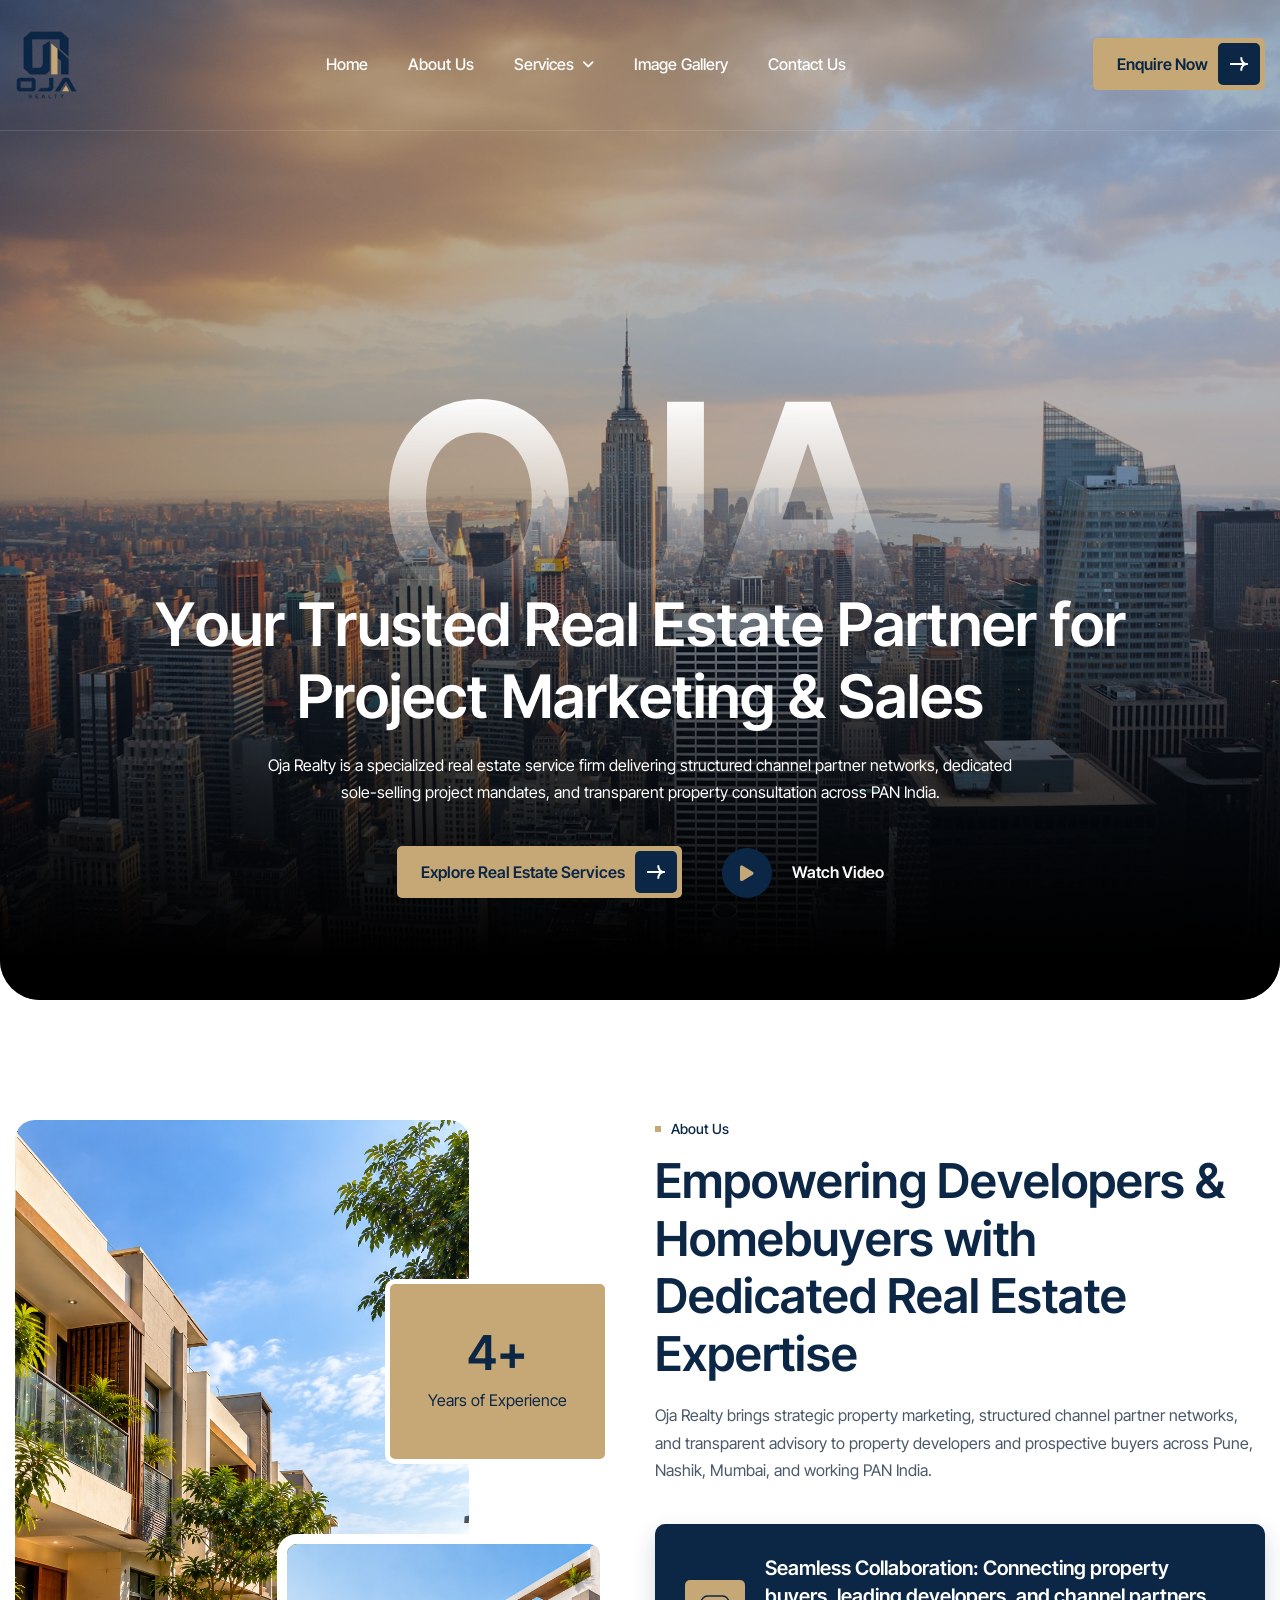
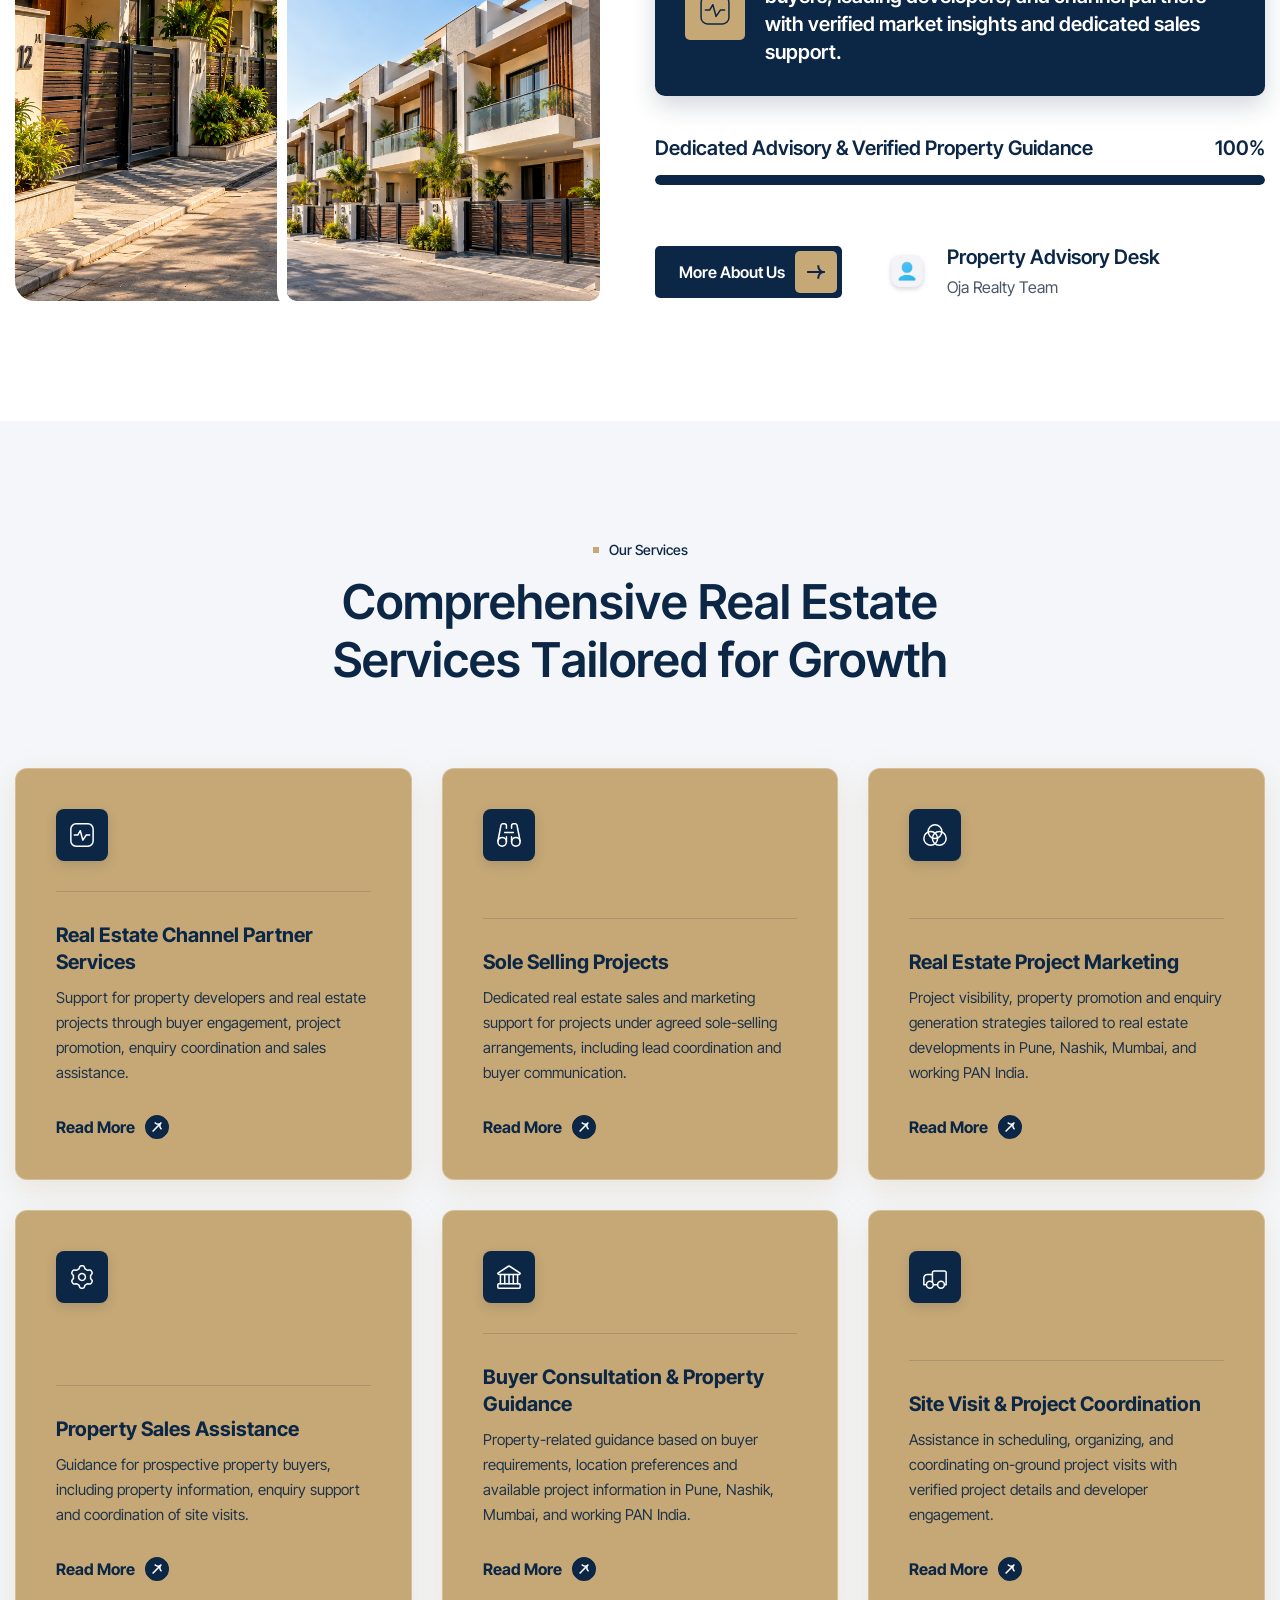
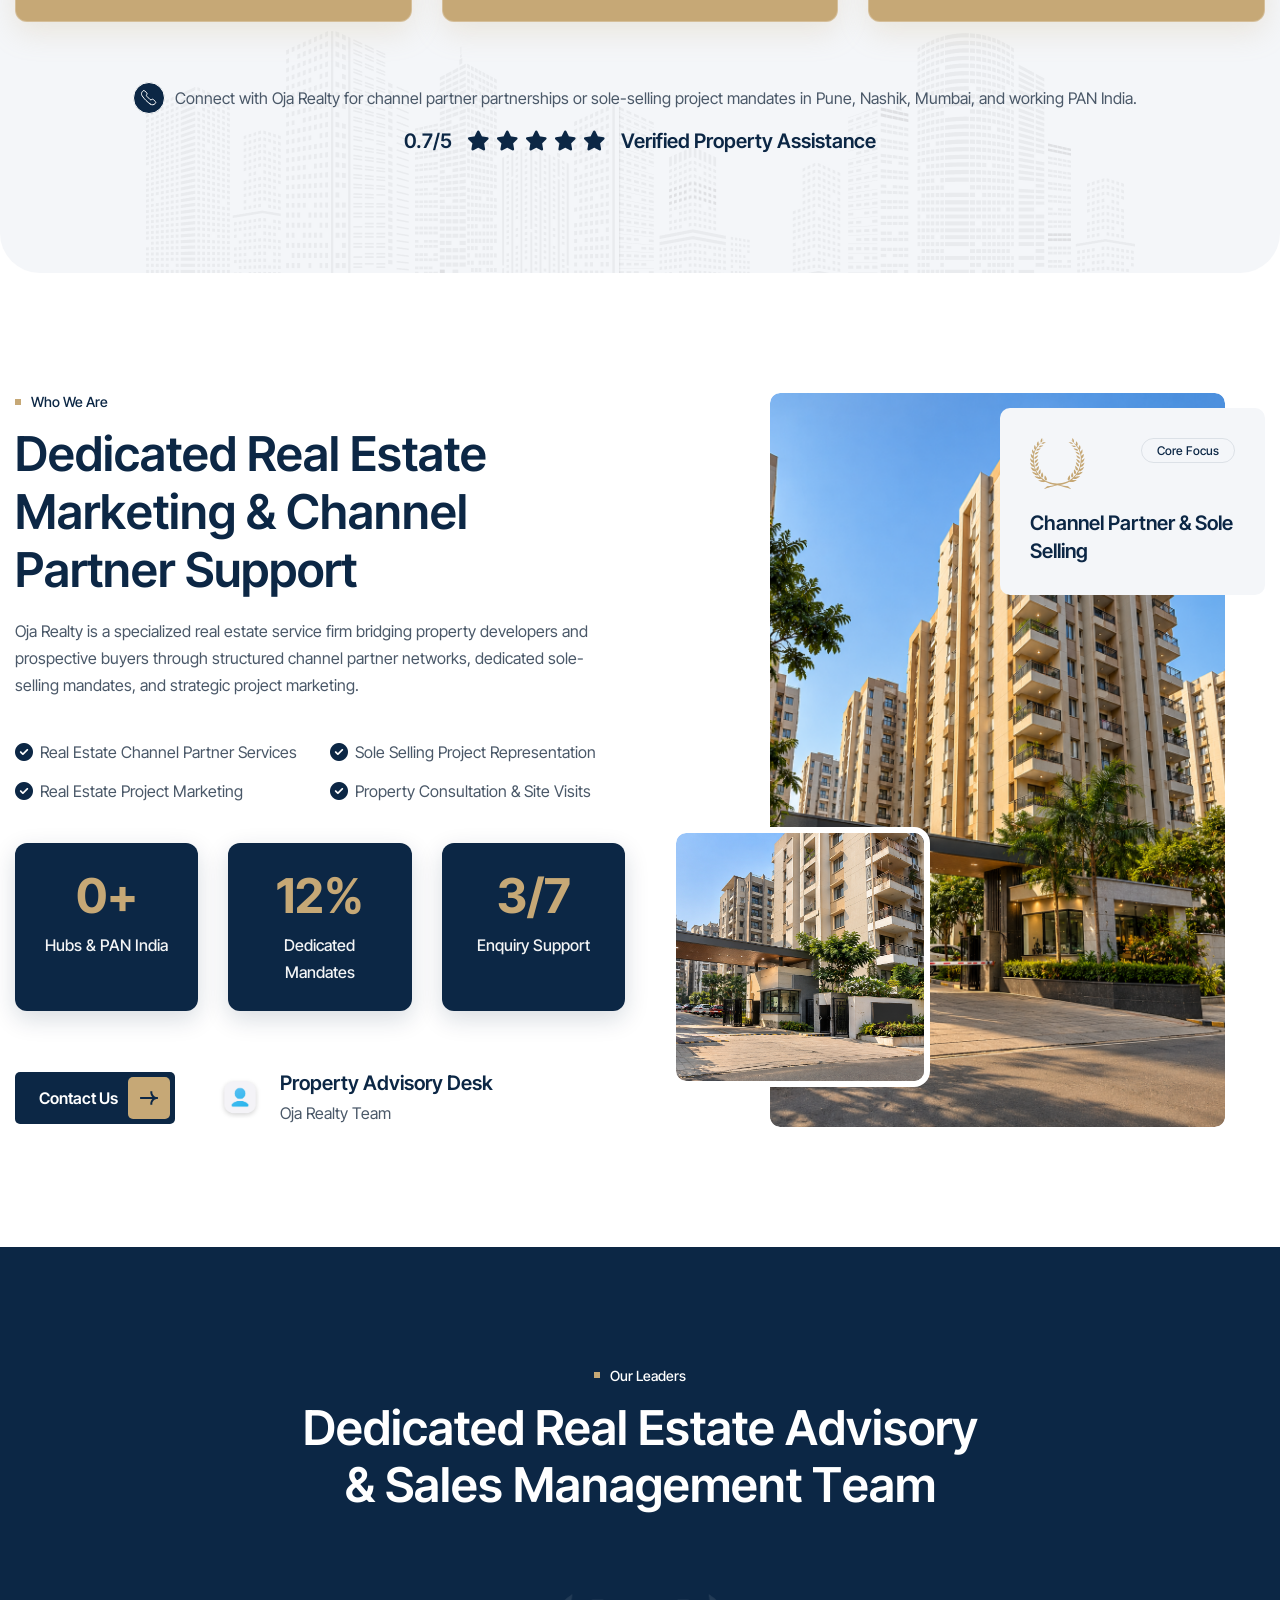
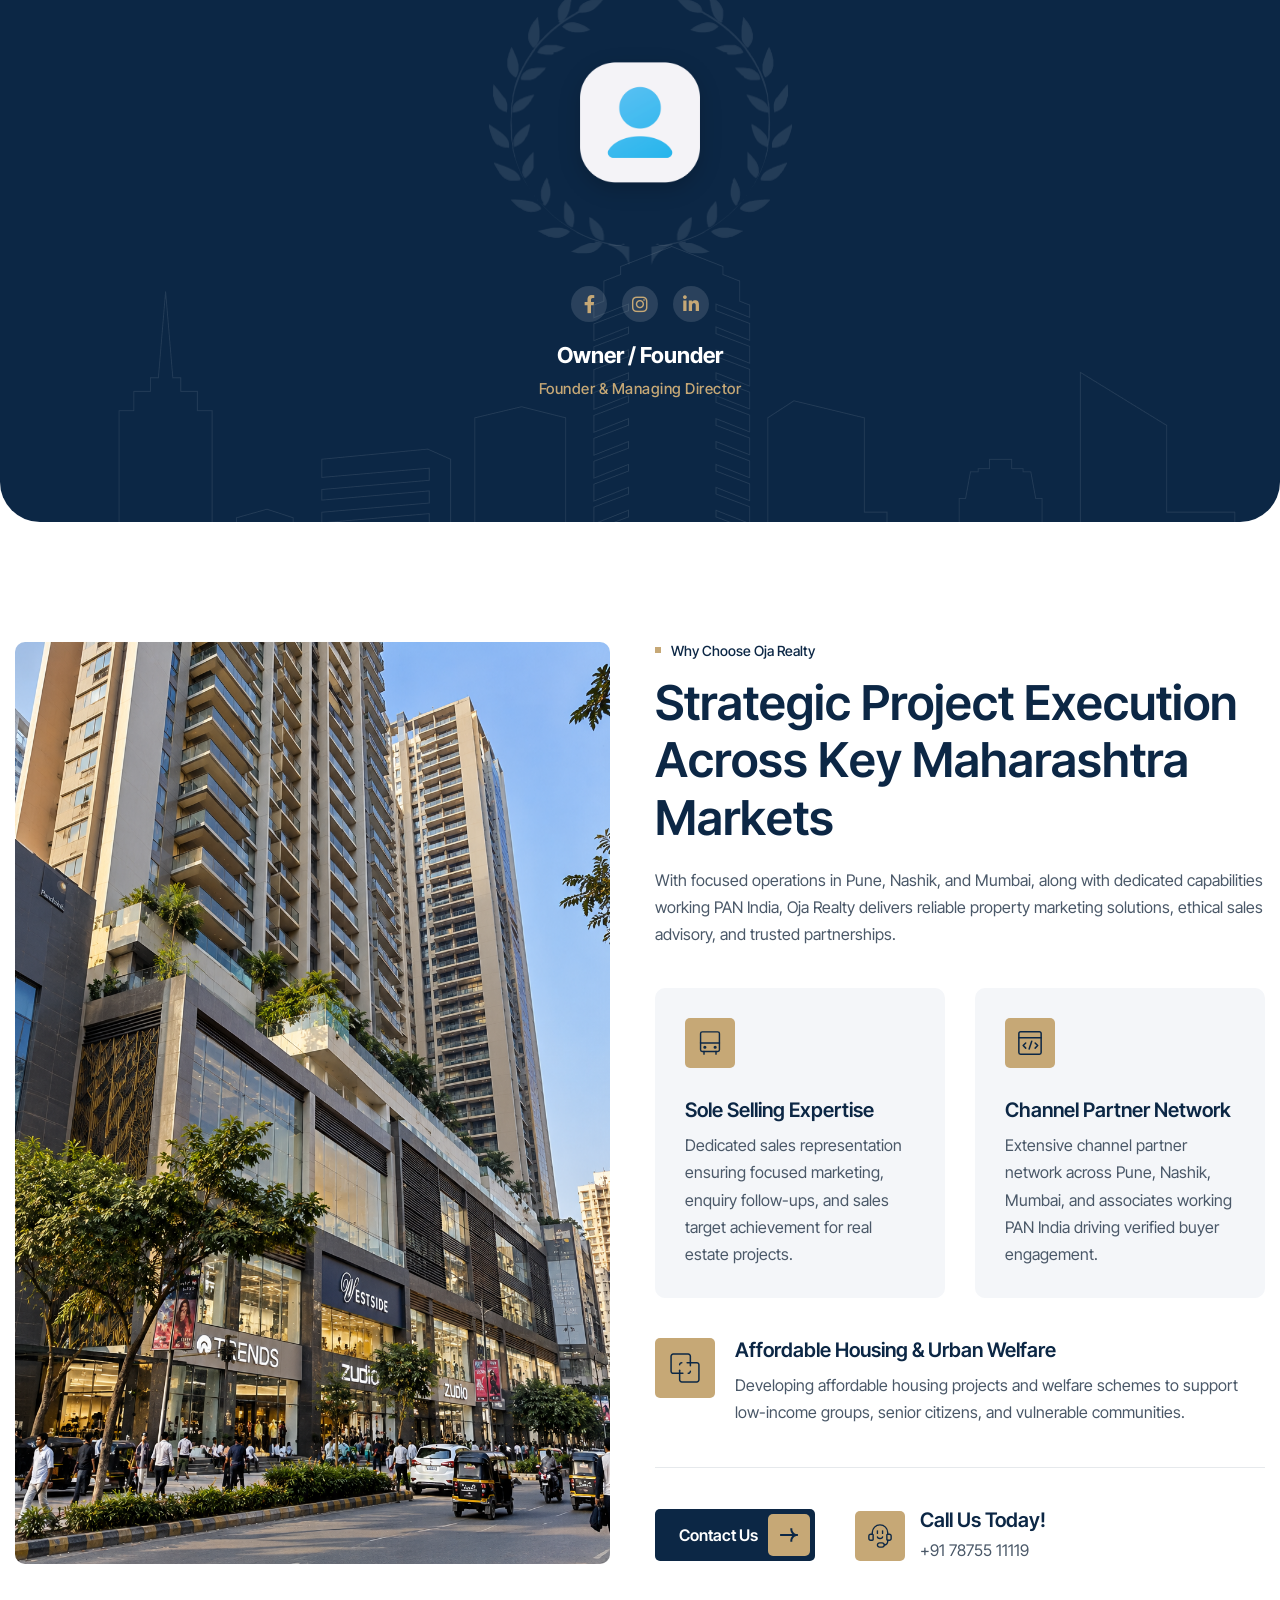
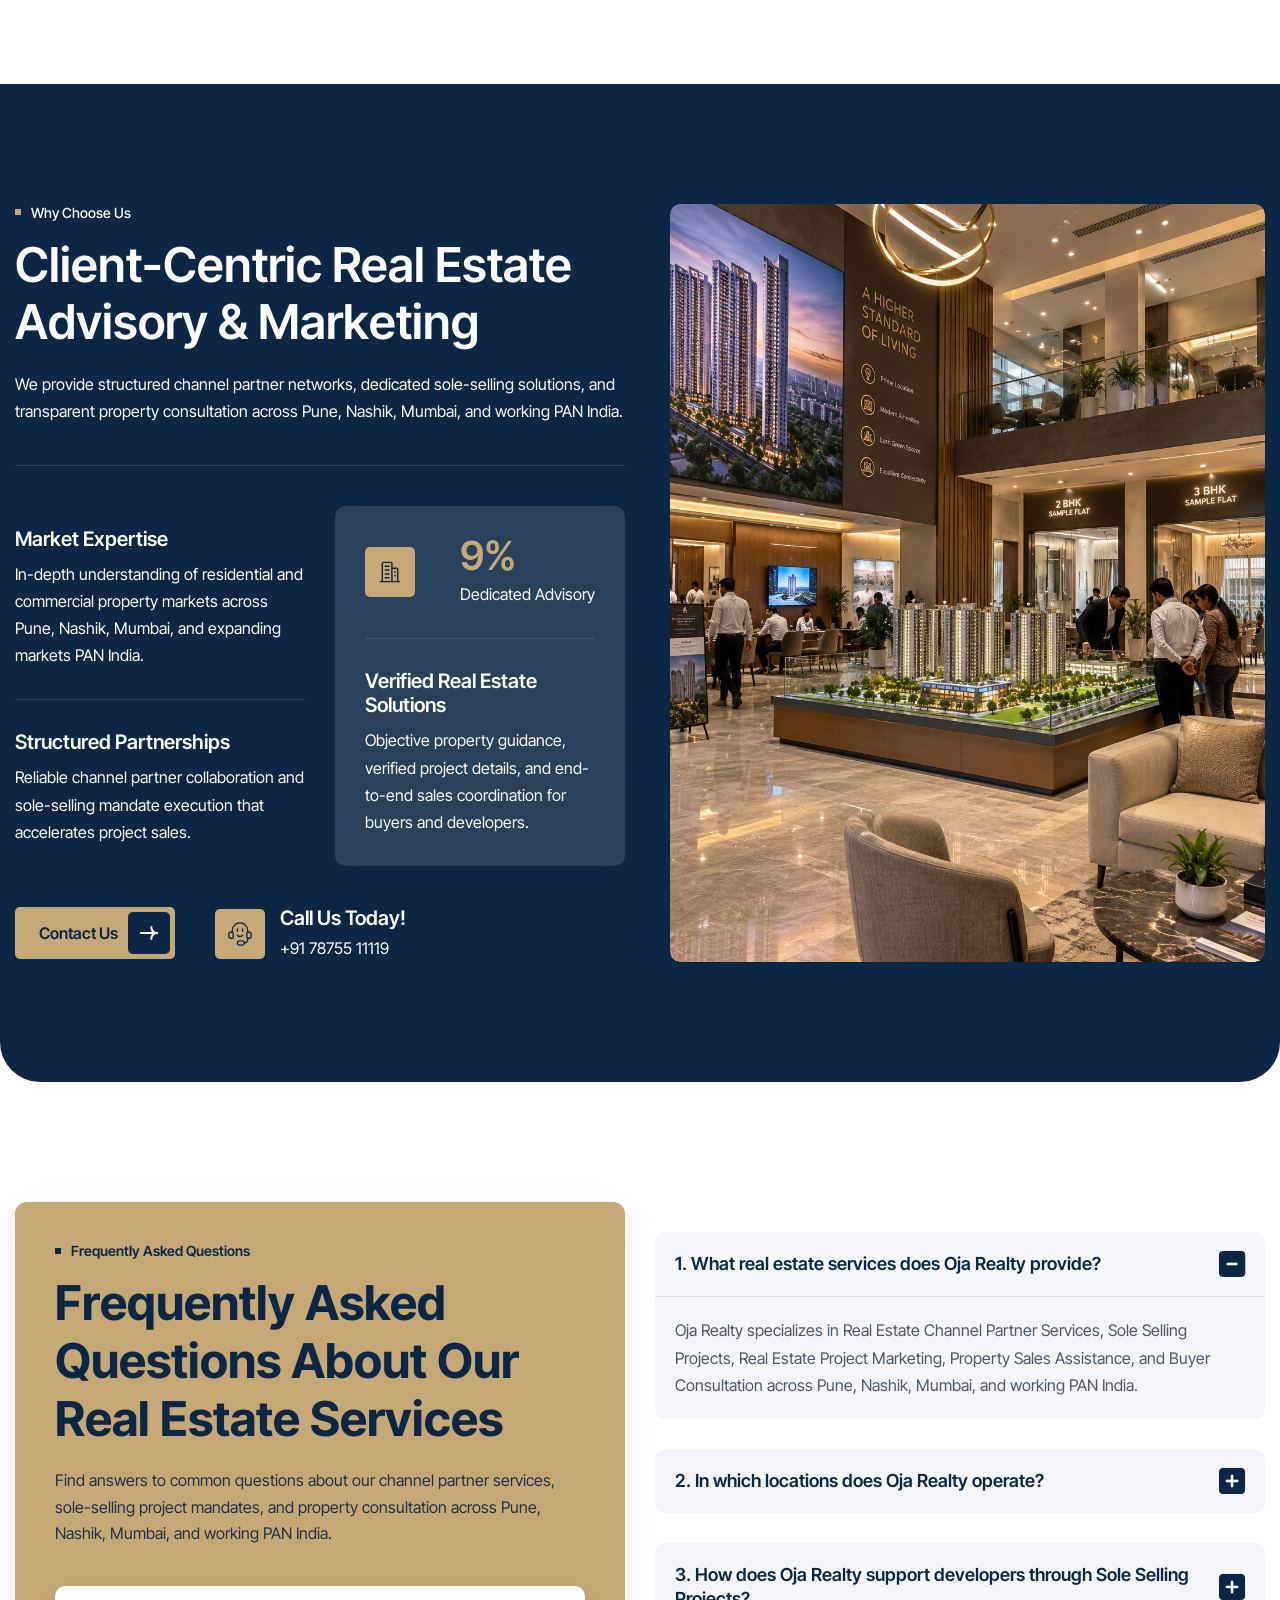
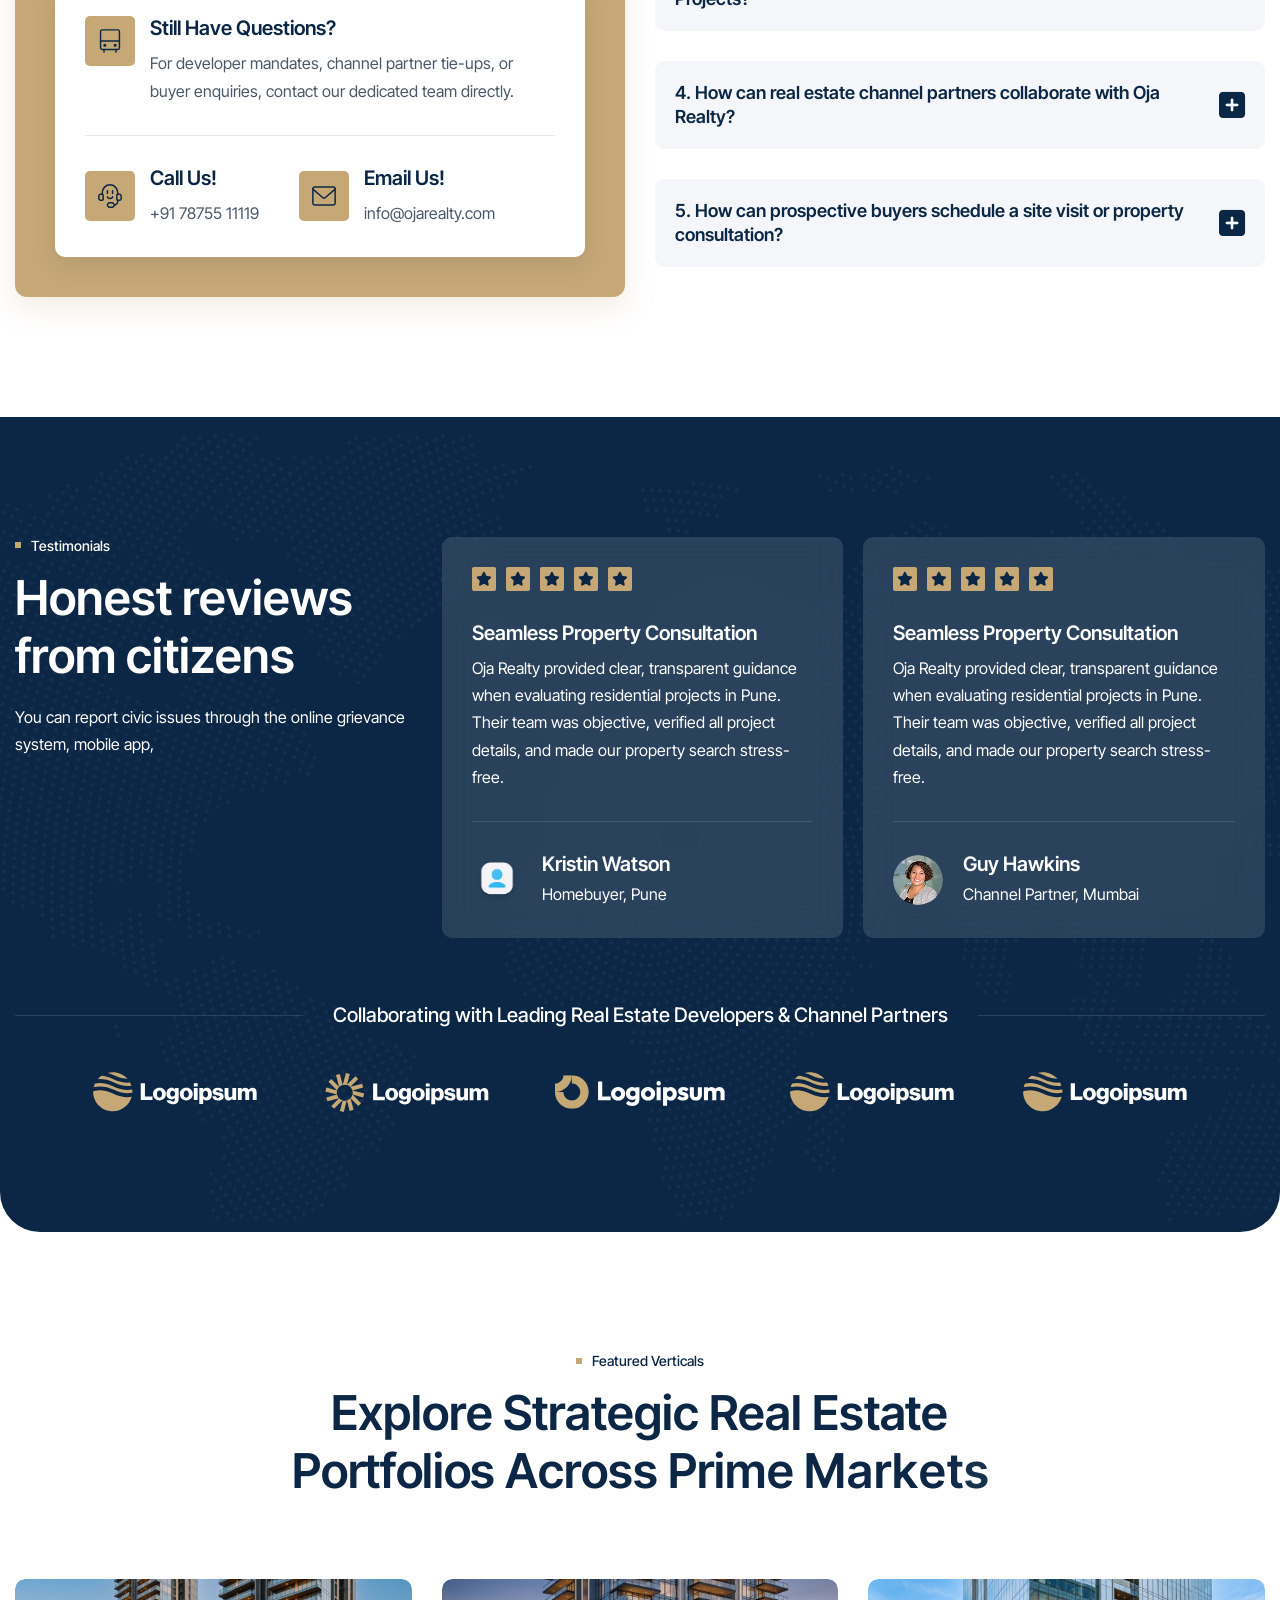
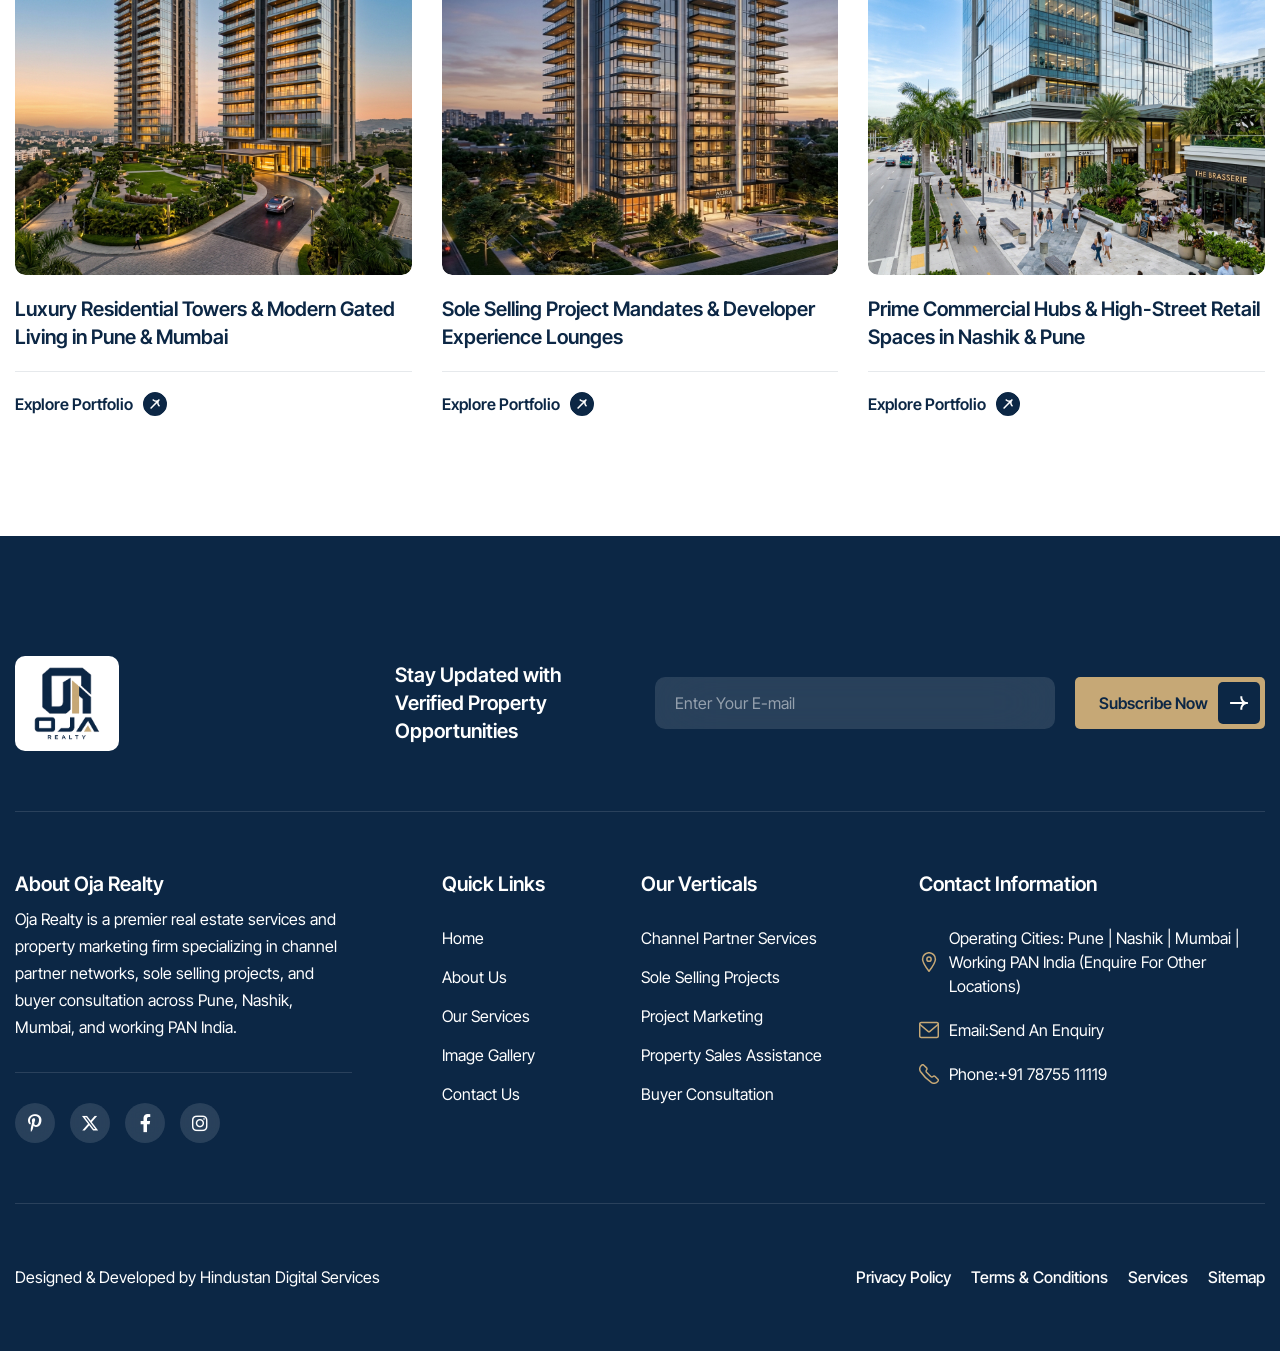
==== commit 577a1da7: "add custom styling and update imagery across pages" ====
--- a/index.html
+++ b/index.html
@@ -174,7 +174,7 @@
                         <!-- About Image Box Start -->
                         <div class="about-image-box-1-prime about-us-image-prime">
                             <figure class="image-anime">
-                                <img src="images/about-us-image-1-prime.jpg" alt="">
+                                <img src="assets/Modern Townhouse Row in Daylight.png" alt="">
                             </figure>
                         </div>
                         <!-- About Image Box End -->
@@ -187,7 +187,7 @@
                             </div>
                             <div class="about-us-image-prime">
                                 <figure class="image-anime">
-                                    <img src="images/view-skyscrapers.jpg" alt="">
+                                    <img src="assets/Modern Luxury Townhouse Row.png" alt="">
                                 </figure>
                             </div>
                         </div>
@@ -584,7 +584,7 @@
                         <div class="who-we-image-1-prime">
                             <div class="who-we-image-prime">
                                 <figure class="image-anime">
-                                    <img src="images/who-we-image-1-prime.jpg" alt="">
+                                    <img src="assets/Modern Indian Apartment Complex Entrance.png" alt="">
                                 </figure>
                             </div>
                         </div>
@@ -594,7 +594,7 @@
                         <div class="who-we-image-2-prime">
                             <div class="who-we-image-prime">
                                 <figure class="image-anime">
-                                    <img src="images/who-we-image-2-prime.jpg" alt="">
+                                    <img src="assets/Sunlit Modern Apartment Entrance.png" alt="">
                                 </figure>
                             </div>
                         </div>
@@ -692,7 +692,7 @@
                     <!-- Our Key Fact Image Start -->
                     <div class="key-fact-image-prime">
                         <figure class="image-anime reveal">
-                            <img src="images/complex-aerial-view-cityscape.jpg" alt="">
+                            <img src="assets/Sunny High-Rise Shopping Complex.png" alt="">
                         </figure>
                     </div>
                     <!-- Our Key Fact Image Start -->
@@ -866,7 +866,7 @@
                     <!-- Why Choose Us Image Start -->
                     <div class="why-choose-us-image-prime">
                         <figure class="image-anime reveal">
-                            <img src="images/why-choose-us-image-prime.jpg" alt="Oja Realty Client-Centric Real Estate Advisory & Consultation">
+                            <img src="assets/Luxury Real Estate Sales Gallery.png" alt="Oja Realty Client-Centric Real Estate Advisory & Consultation">
                         </figure>
                     </div>
                     <!-- Why Choose Us Image End -->
@@ -1475,7 +1475,7 @@
                     <div class="footer-copyright-prime">
                         <!-- Footer Copyright Text Start -->
                         <div class="footer-copyright-text-prime">
-                            <p>Website Designed & Developed by Hindustan Digital Services</p>
+                            <p>Designed & Developed by Hindustan Digital Services</p>
                         </div>
                         <!-- Footer Copyright Text Start -->
 
--- a/css/custom.css
+++ b/css/custom.css
@@ -3209,7 +3209,7 @@
 
 .our-story {
     position: relative;
-    background-image: url('../images/our-story-bg-image.jpg');
+    background-image: url('../assets/Vibrant High-Rise Community Courtyard.png');
     background-repeat: no-repeat;
     background-position: center center;
     background-size: cover;
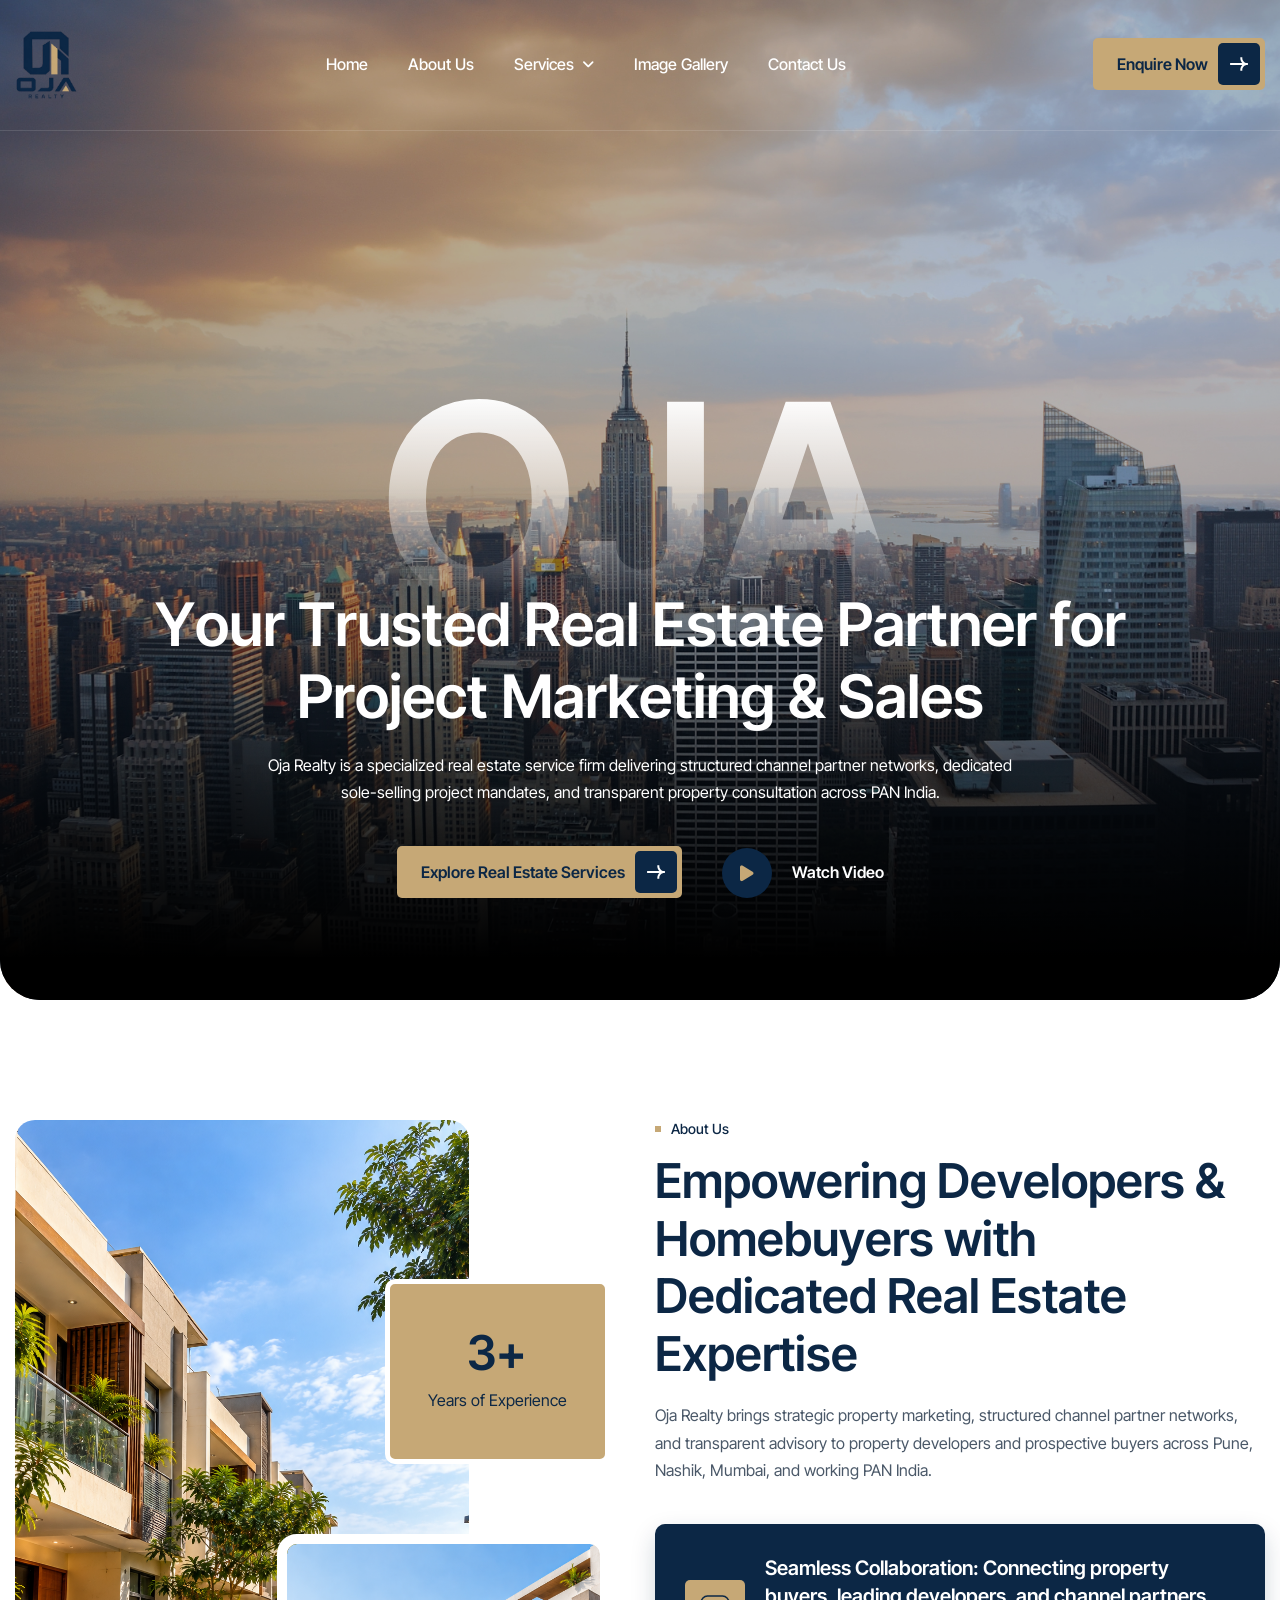
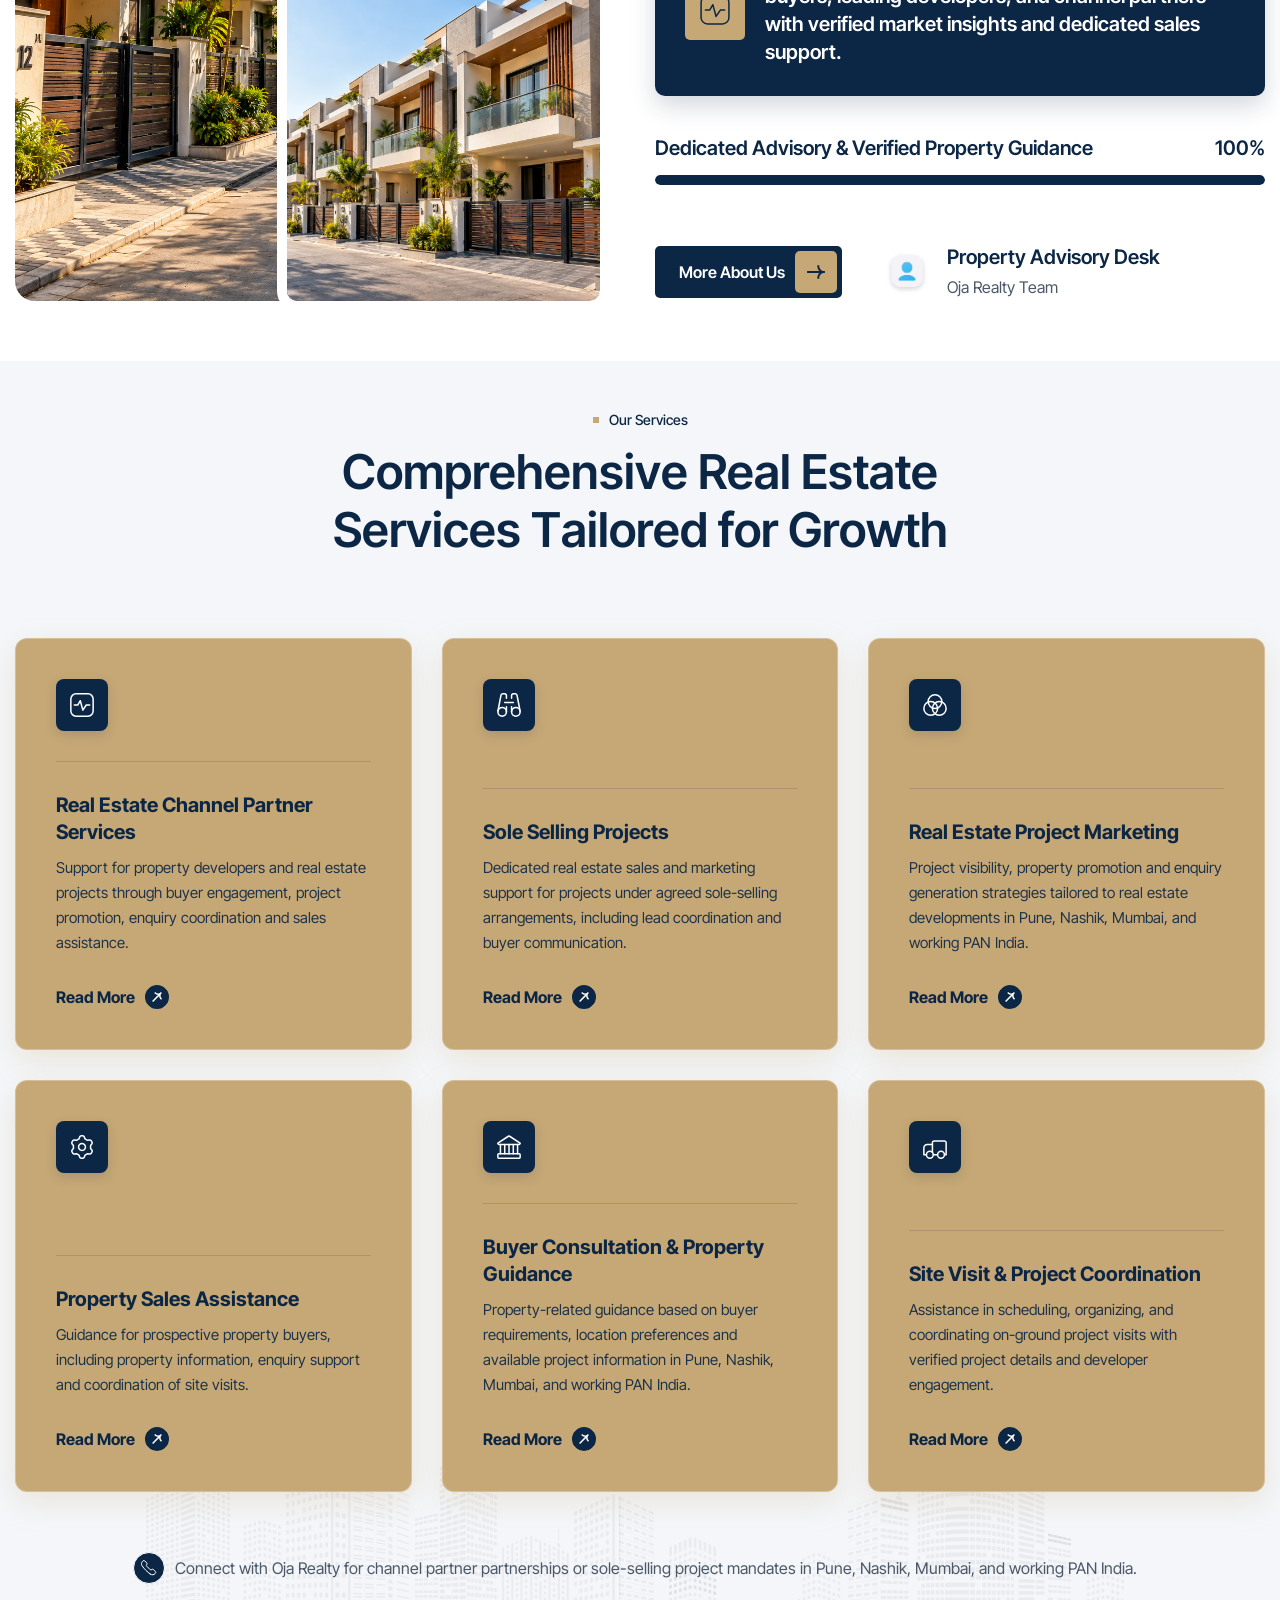
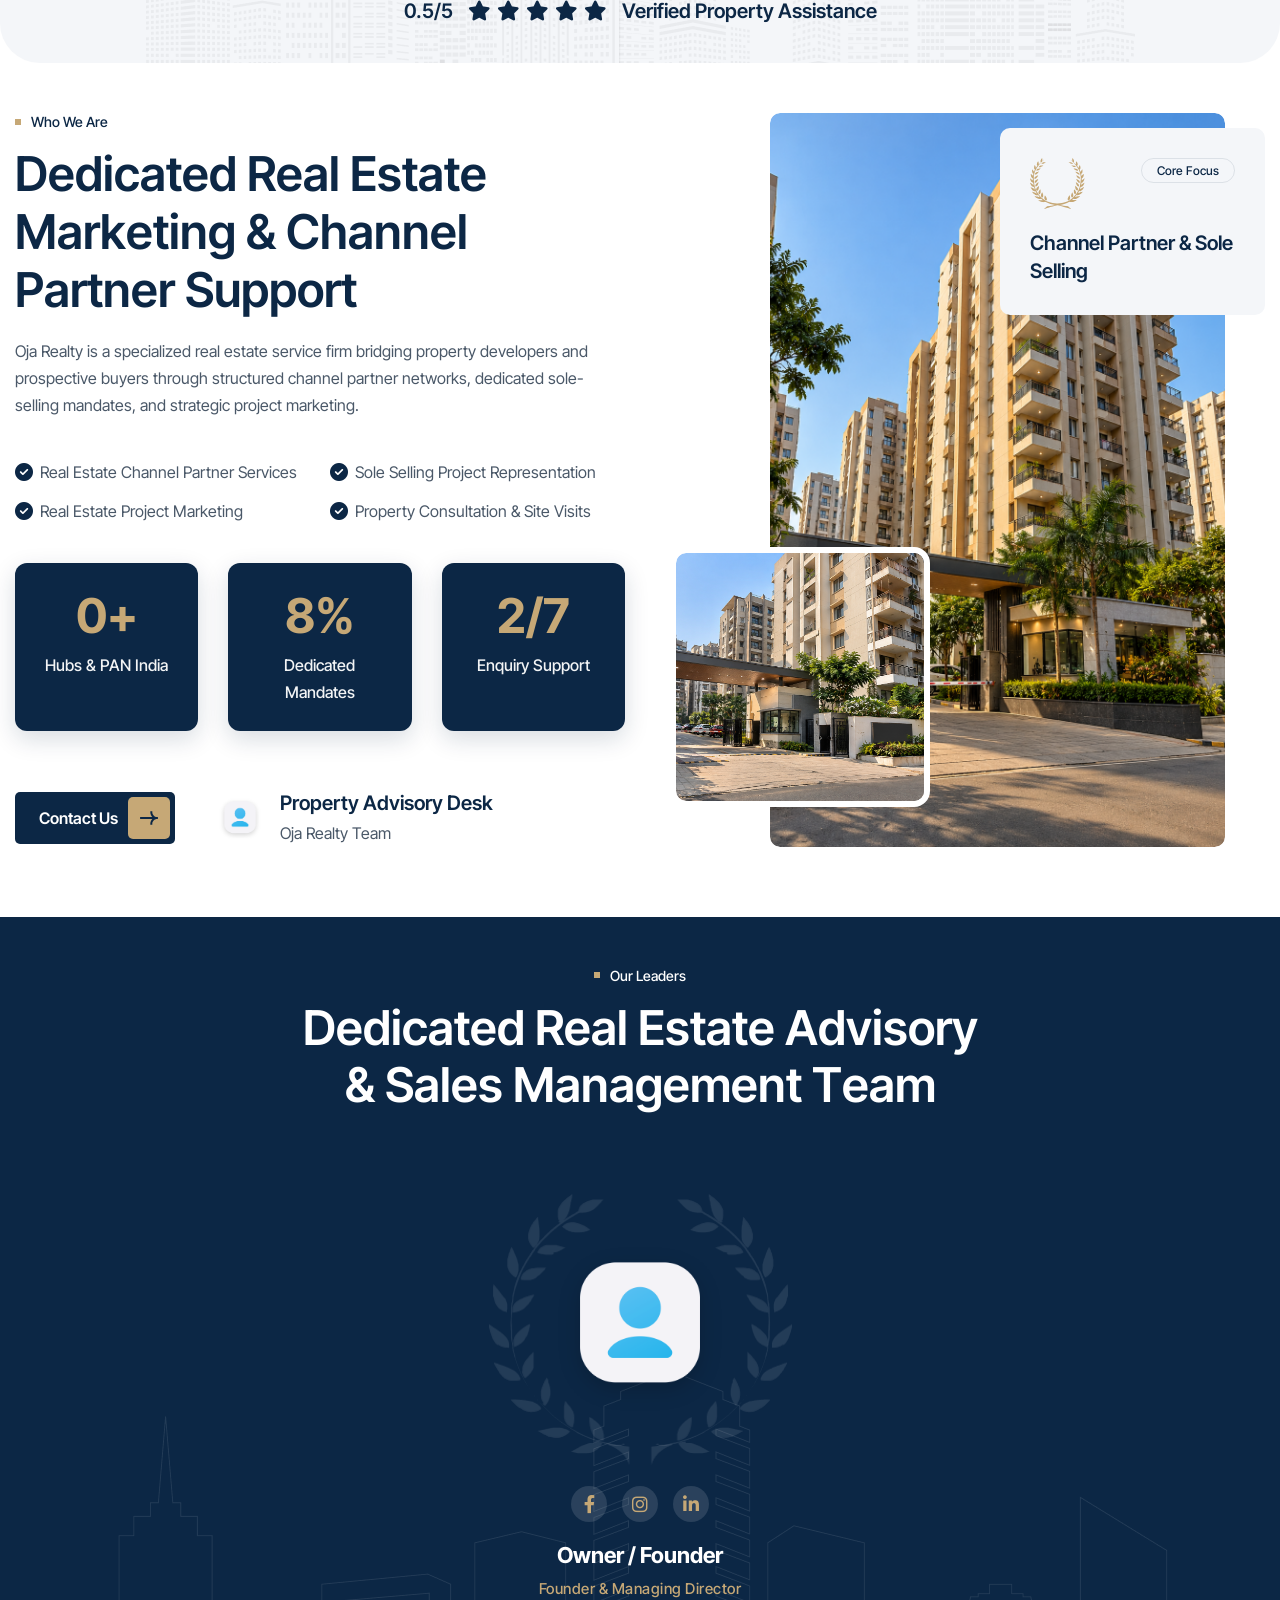
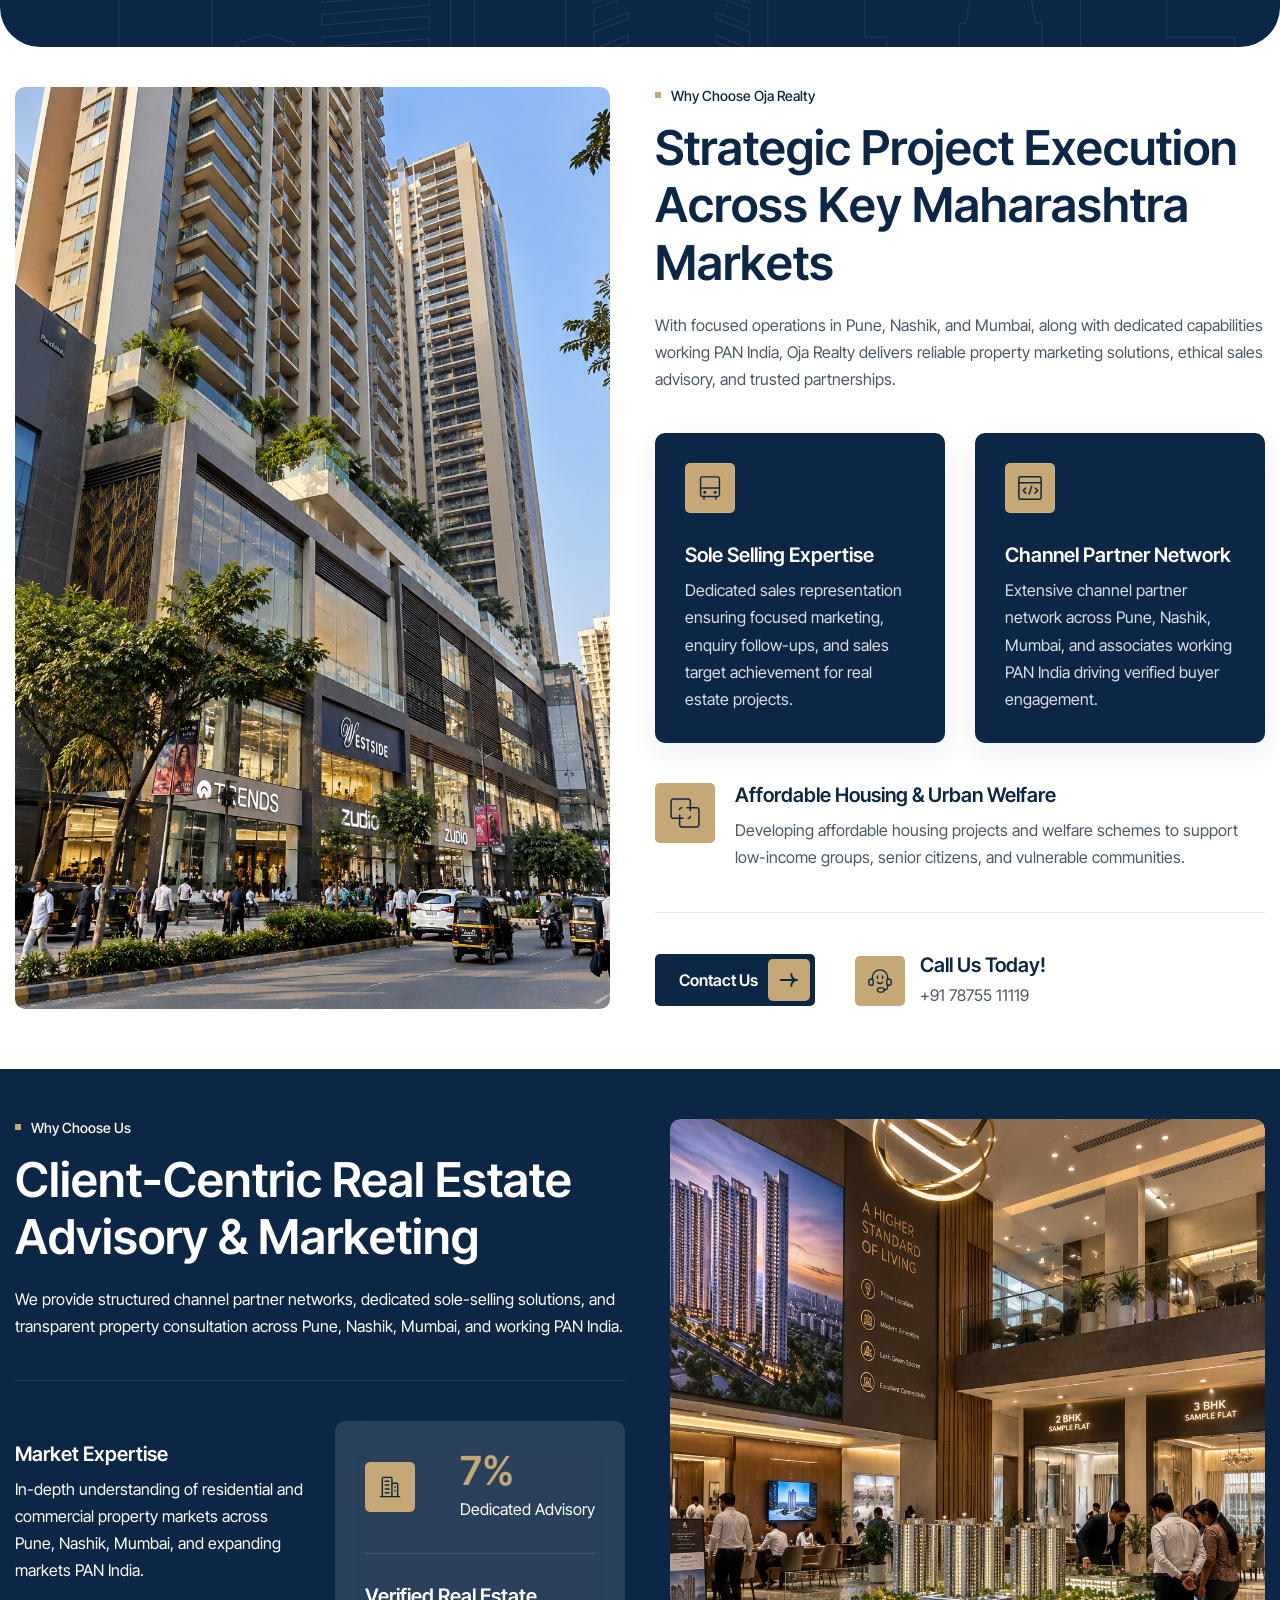
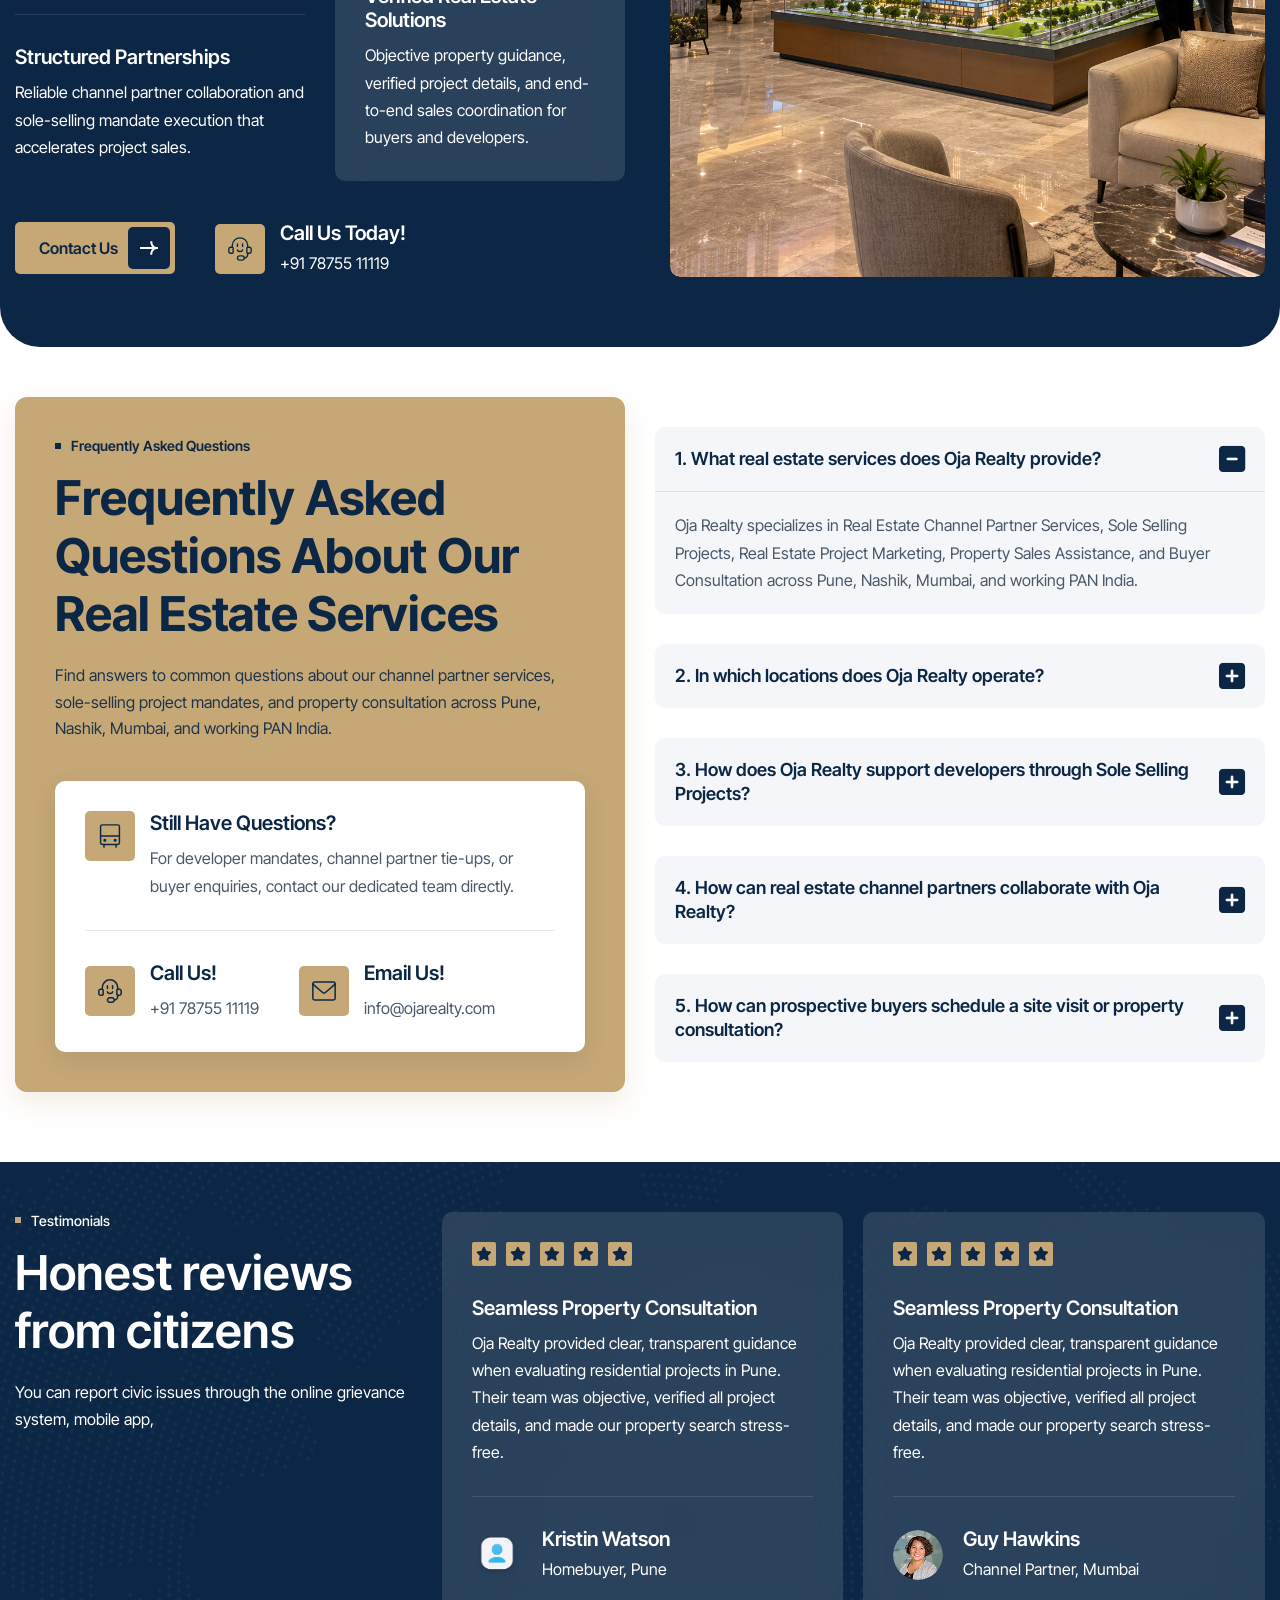
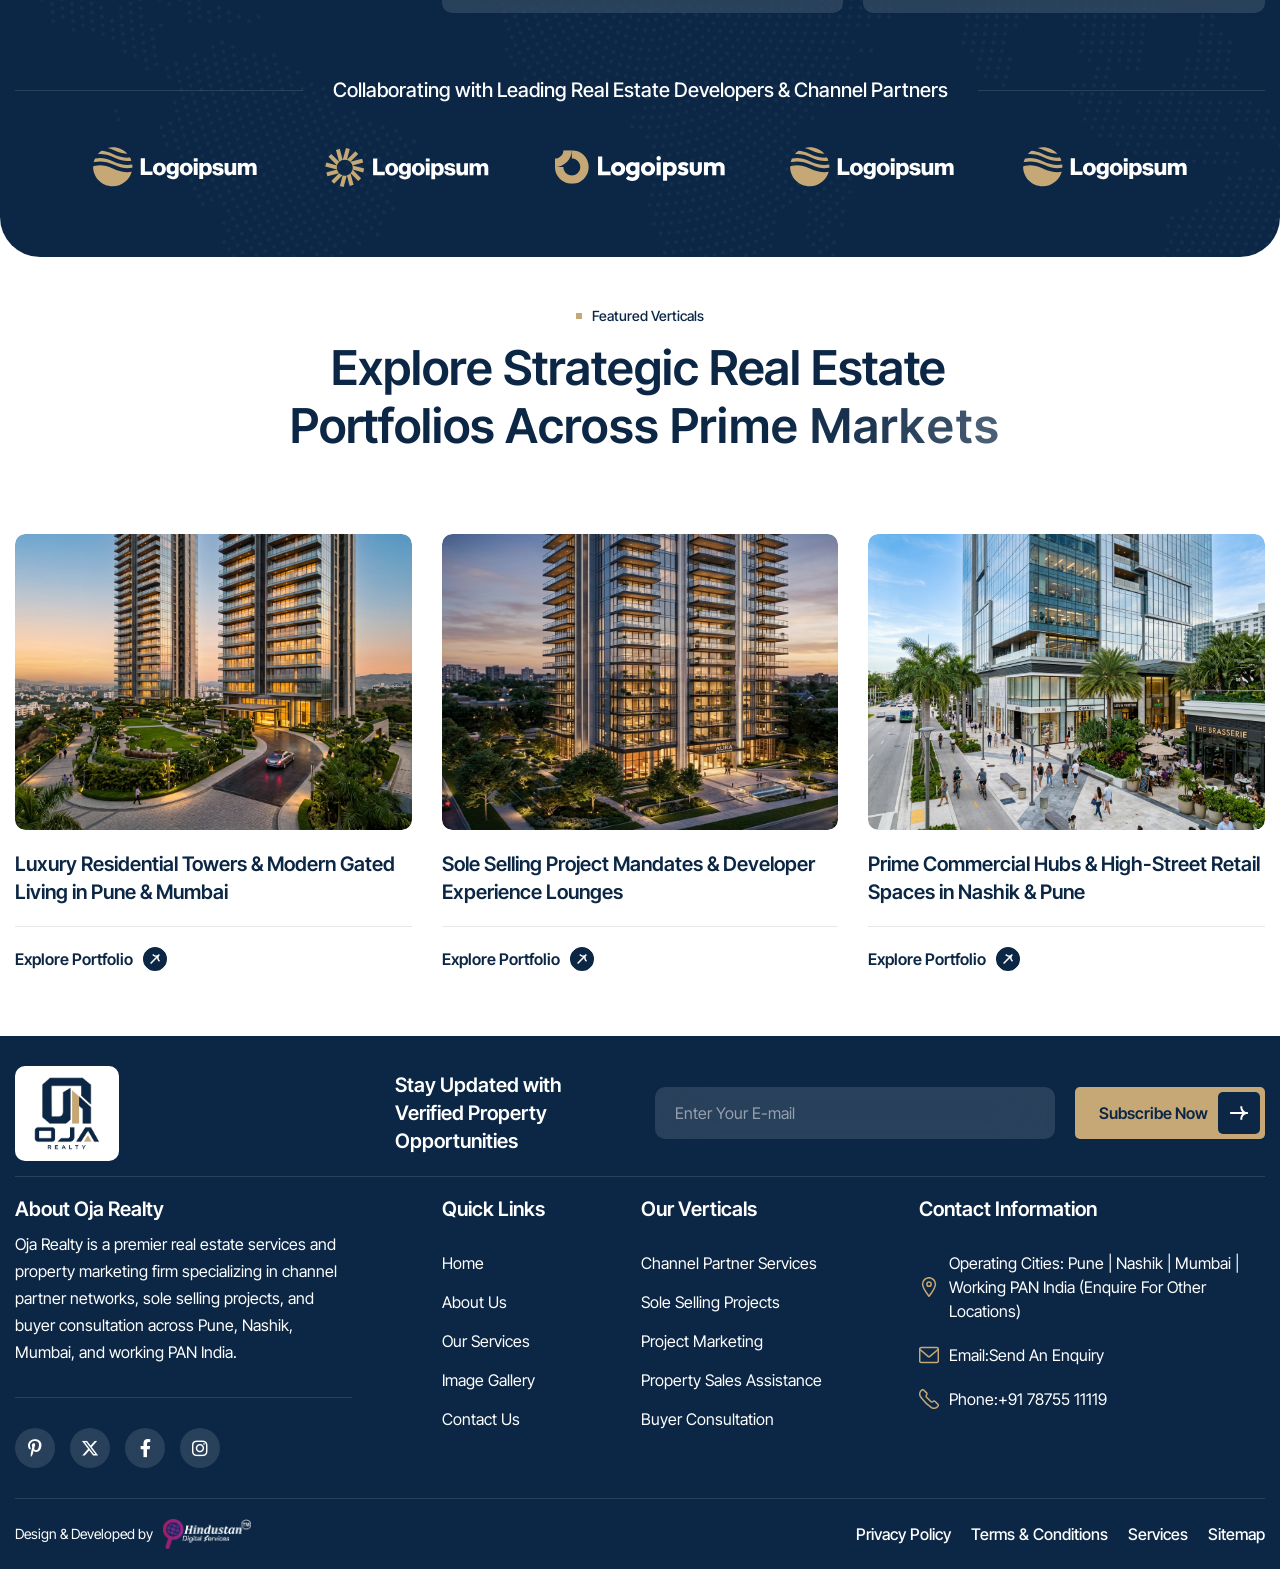
==== commit b6d59f9f: "add custom branding, footer logos, and service pages" ====
--- a/index.html
+++ b/index.html
@@ -1475,7 +1475,7 @@
                     <div class="footer-copyright-prime">
                         <!-- Footer Copyright Text Start -->
                         <div class="footer-copyright-text-prime">
-                            <p>Designed & Developed by Hindustan Digital Services</p>
+                            <p>Design &amp; Developed by <img src="images/office-logo-footer.png" alt="Office Logo" class="footer-dev-logo"></p>
                         </div>
                         <!-- Footer Copyright Text Start -->
 
--- a/css/custom.css
+++ b/css/custom.css
@@ -2696,7 +2696,7 @@
 /************************************/
 
 .our-blog {
-    padding: 120px 0 90px;
+    padding: 50px 0 35px;
 }
 
 .post-item {
@@ -9682,7 +9682,7 @@
 }
 
 .about-us-prime {
-    padding: 120px 0;
+    padding: 120px 0 60px;
 }
 
 .about-us-image-box-prime {
@@ -9849,7 +9849,7 @@
     background-repeat: no-repeat;
     background-position: bottom center;
     background-size: auto;
-    padding: 120px 0;
+    padding: 50px 0 40px;
 }
 
 .service-item-prime {
@@ -9970,7 +9970,7 @@
 }
 
 .who-we-are-prime {
-    padding: 120px 0;
+    padding: 50px 0 70px;
 }
 
 .who-we-are-content-prime {
@@ -10151,12 +10151,12 @@
     background-position: bottom center;
     background-repeat: no-repeat;
     background-size: auto;
-    padding: 120px 0 80px;
+    padding: 50px 0 25px;
 }
 
 .leader-item-prime {
-    height: calc(100% - 40px);
-    margin-bottom: 40px;
+    height: calc(100% - 20px);
+    margin-bottom: 20px;
 }
 
 .leader-item-image-prime {
@@ -10250,7 +10250,7 @@
 }
 
 .our-key-fact-prime {
-    padding: 120px 0;
+    padding: 40px 0 60px;
 }
 
 .key-fact-image-prime {
@@ -10286,9 +10286,32 @@
 
 .key-fact-item-prime {
     width: calc(50% - 15px);
-    background-color: var(--secondary-color);
+    background-color: #0C2745;
     border-radius: 10px;
     padding: 30px;
+    box-shadow: 0 10px 30px rgba(12, 39, 69, 0.08);
+    transition: all 0.3s ease-in-out;
+}
+
+.key-fact-item-prime:hover {
+    transform: translateY(-4px);
+    box-shadow: 0 14px 35px rgba(12, 39, 69, 0.2);
+}
+
+.key-fact-item-prime .key-fact-item-content-prime h3 {
+    color: var(--white-color);
+}
+
+.key-fact-item-prime .key-fact-item-content-prime p {
+    color: rgba(255, 255, 255, 0.85);
+}
+
+.key-fact-item-prime .icon-box {
+    border: 1px solid rgba(255, 255, 255, 0.12);
+}
+
+.key-fact-item-prime .icon-box::before {
+    background: #183e6b;
 }
 
 .key-fact-icon-box-prime .icon-box,
@@ -10462,7 +10485,7 @@
 }
 
 .why-choose-us-prime {
-    padding: 120px 0;
+    padding: 50px 0 70px;
 }
 
 .why-choose-us-content-prime {
@@ -10621,7 +10644,7 @@
 }
 
 .our-faqs-prime {
-    padding: 120px 0;
+    padding: 50px 0 70px;
 }
 
 .faq-contant-box-prime {
@@ -10806,7 +10829,7 @@
     background-repeat: no-repeat;
     background-position: center center;
     background-size: auto;
-    padding: 120px 0;
+    padding: 50px 0 70px;
 }
 
 .our-testimonials-content-prime {
@@ -10928,7 +10951,7 @@
 
 .main-footer-prime {
     background-color: var(--primary-color);
-    padding: 120px 0 0;
+    padding: 30px 0 0;
 }
 
 .footer-header-box-prime {
@@ -10938,8 +10961,8 @@
     justify-content: space-between;
     gap: 20px;
     border-bottom: 1px solid var(--dark-divider-color);
-    margin-bottom: 60px;
-    padding-bottom: 60px;
+    margin-bottom: 20px;
+    padding-bottom: 15px;
 }
 
 .footer-logo-prime {
@@ -11145,8 +11168,8 @@
     justify-content: space-between;
     gap: 15px;
     border-top: 1px solid var(--dark-divider-color);
-    margin-top: 60px;
-    padding: 60px 0;
+    margin-top: 30px;
+    padding: 20px 0;
 }
 
 .footer-menu-prime ul {
@@ -11177,6 +11200,17 @@
 .footer-copyright-text-prime p {
     color: var(--white-color);
     margin-bottom: 0;
+    display: inline-flex;
+    align-items: center;
+    gap: 10px;
+    font-size: 14px;
+}
+
+.footer-copyright-text-prime .footer-dev-logo {
+    max-height: 30px;
+    width: auto;
+    display: inline-block;
+    vertical-align: middle;
 }
 
 @media only screen and (max-width: 1024px) {
@@ -11335,7 +11369,7 @@
         padding: 60px 0;
     }
     .who-we-are-prime {
-        padding: 60px 0;
+        padding: 40px 0 50px;
     }
     .who-we-are-body-prime ul li:before {
         font-size: 16px;
@@ -11358,7 +11392,7 @@
     }
     .our-leaders-prime {
         background-size: 150% auto;
-        padding: 60px 0 30px;
+        padding: 40px 0 30px;
     }
     .leader-item-prime {
         height: calc(100% - 30px);
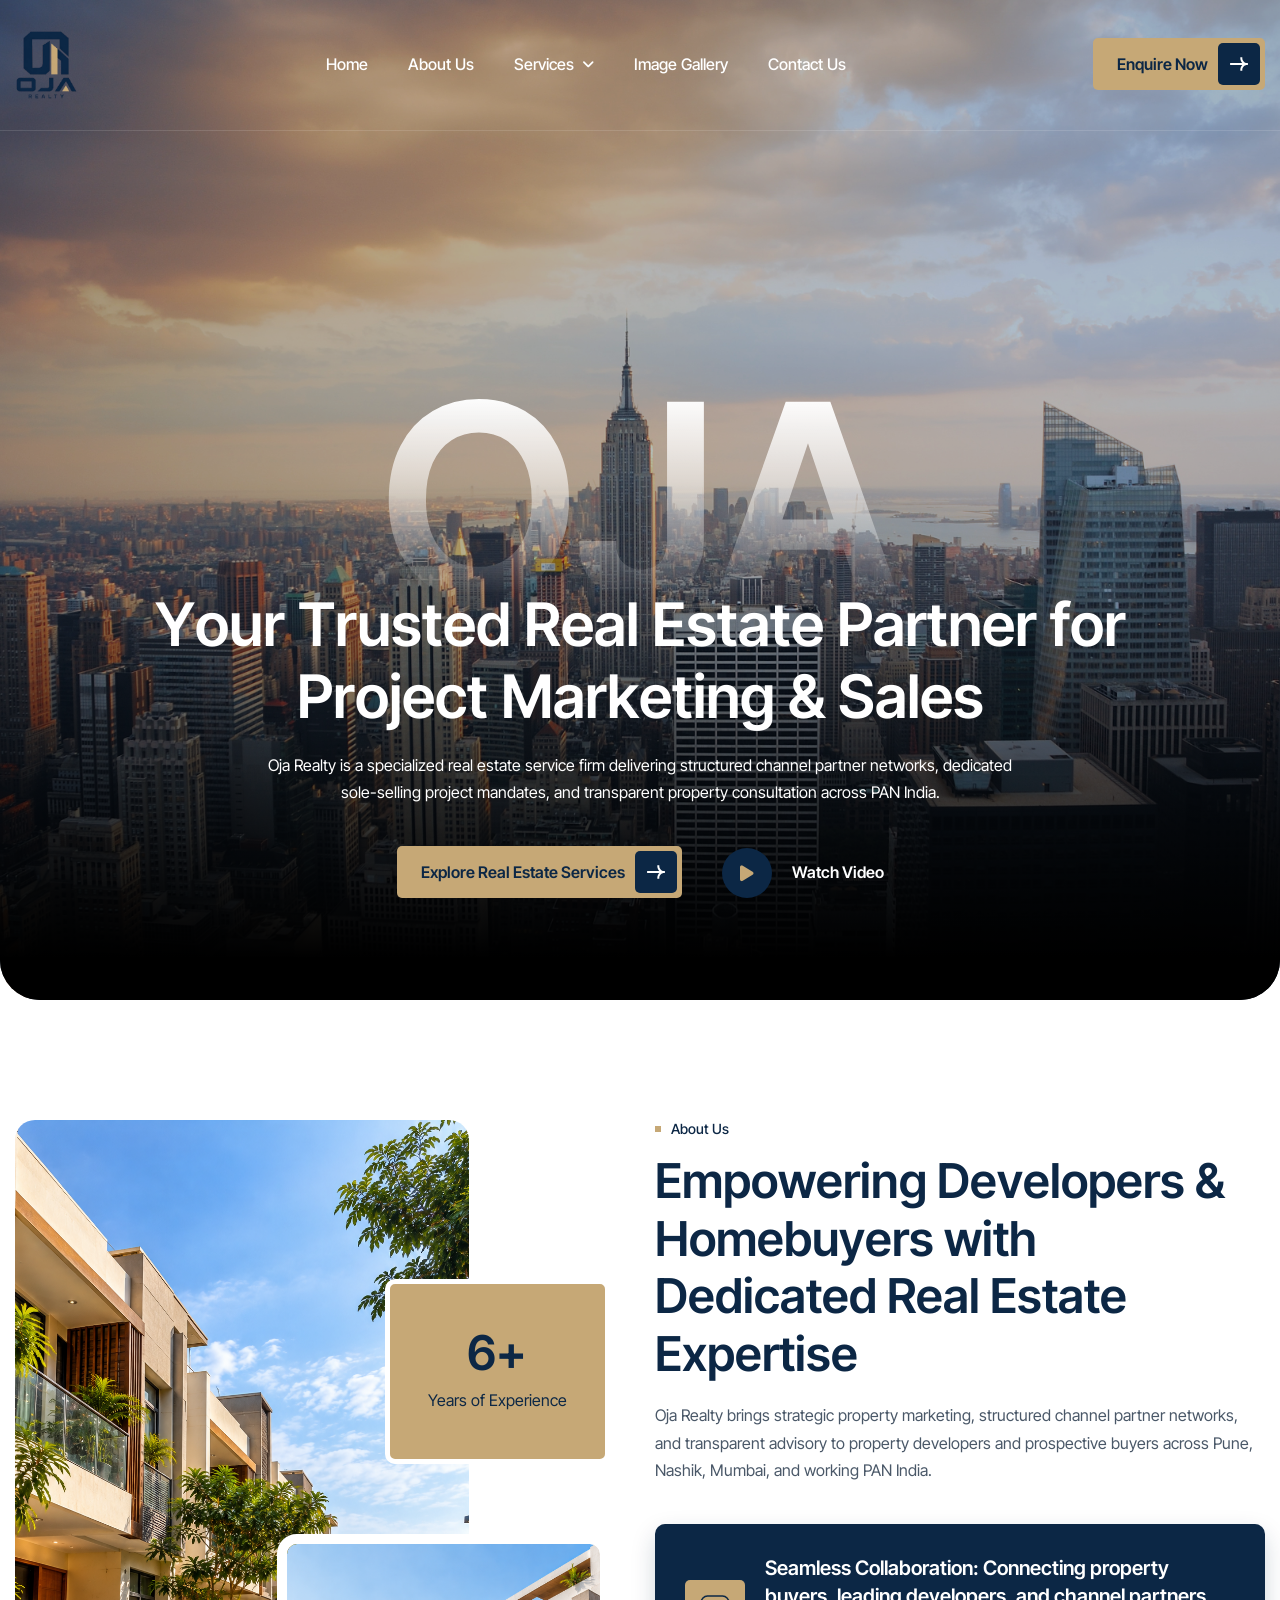
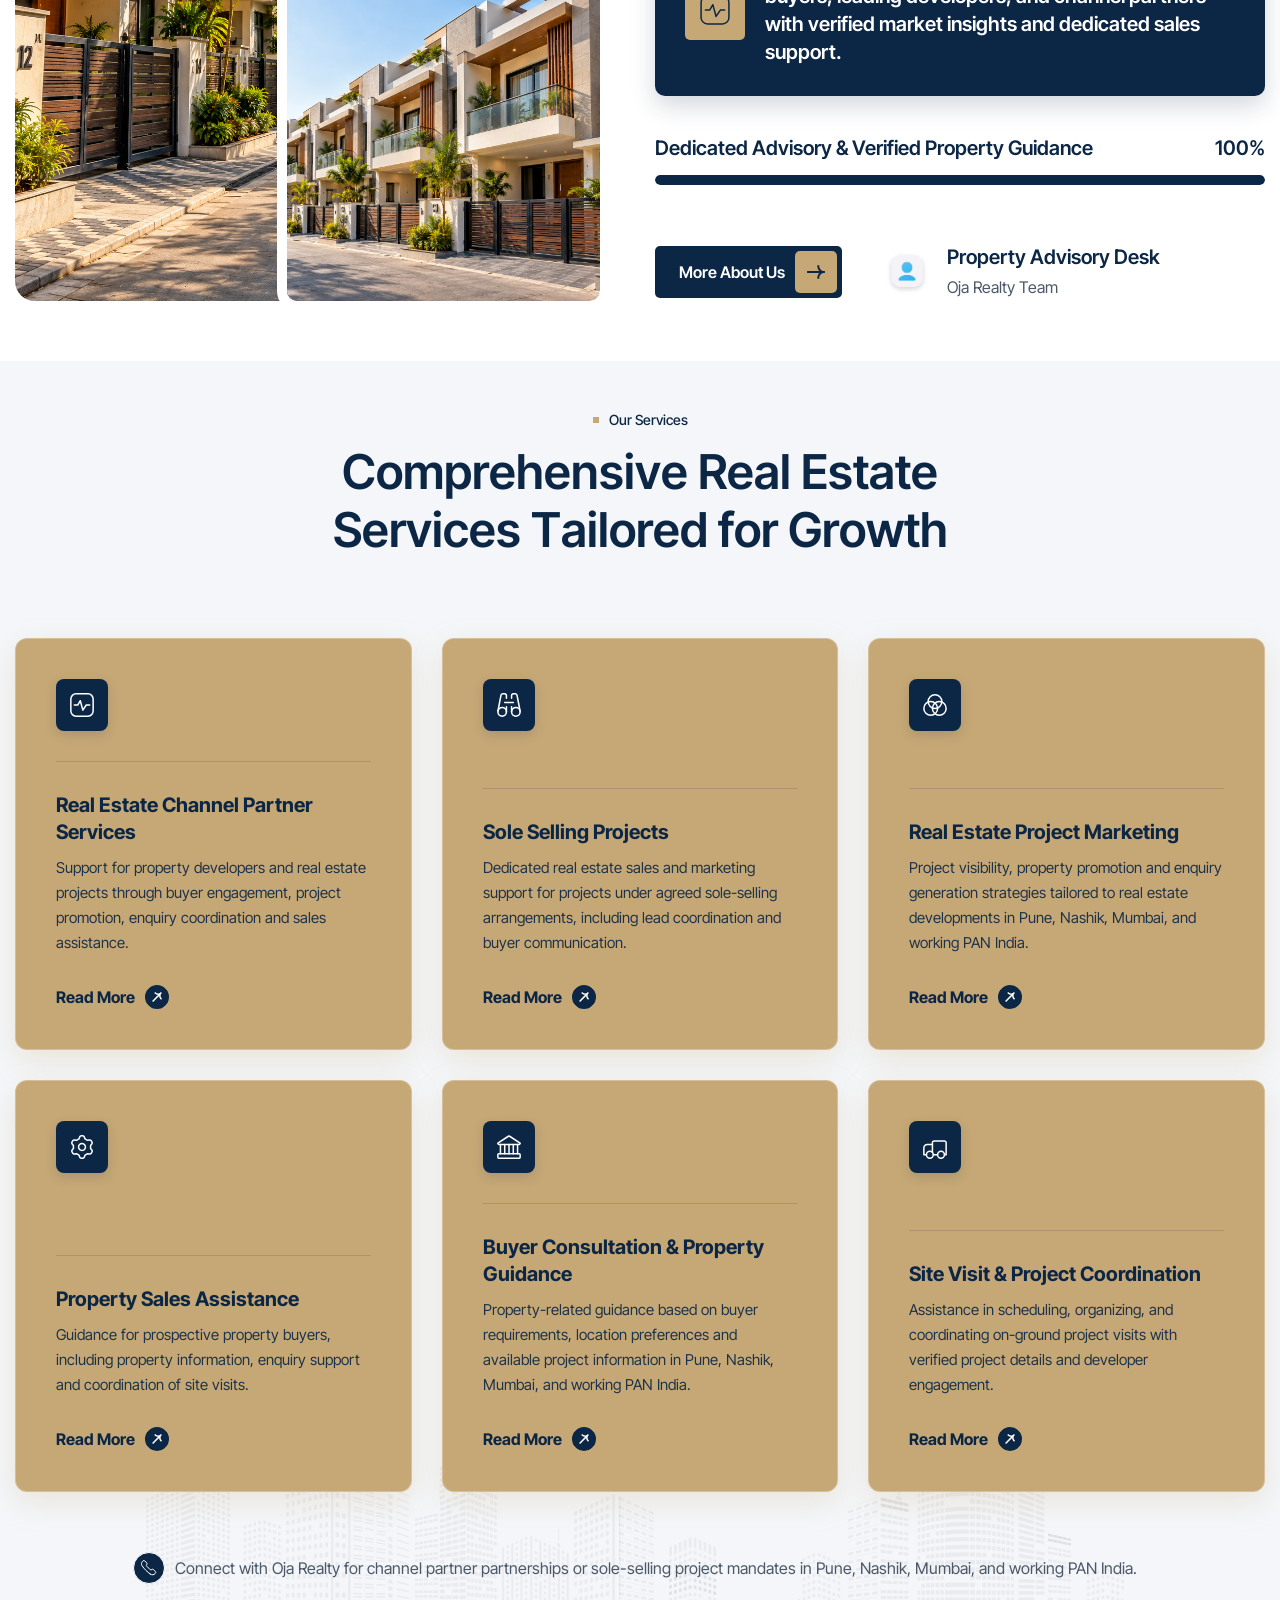
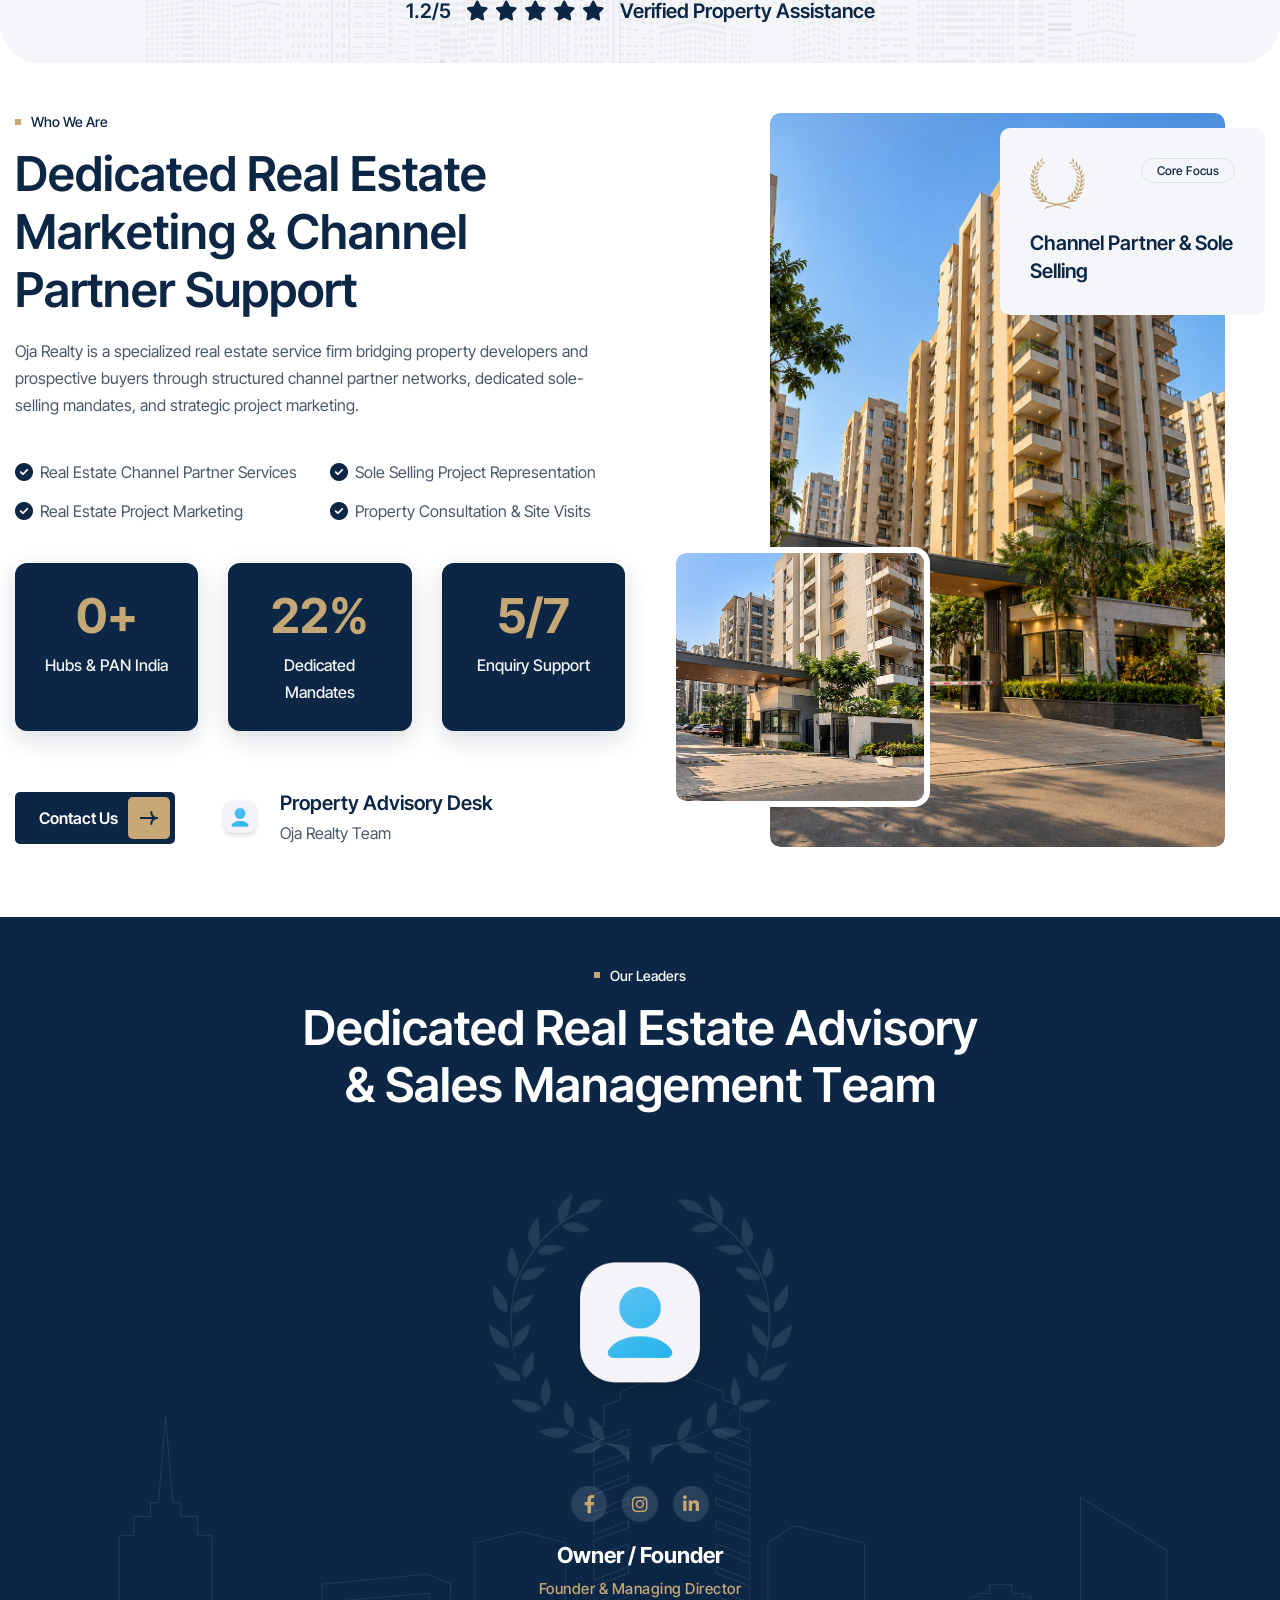
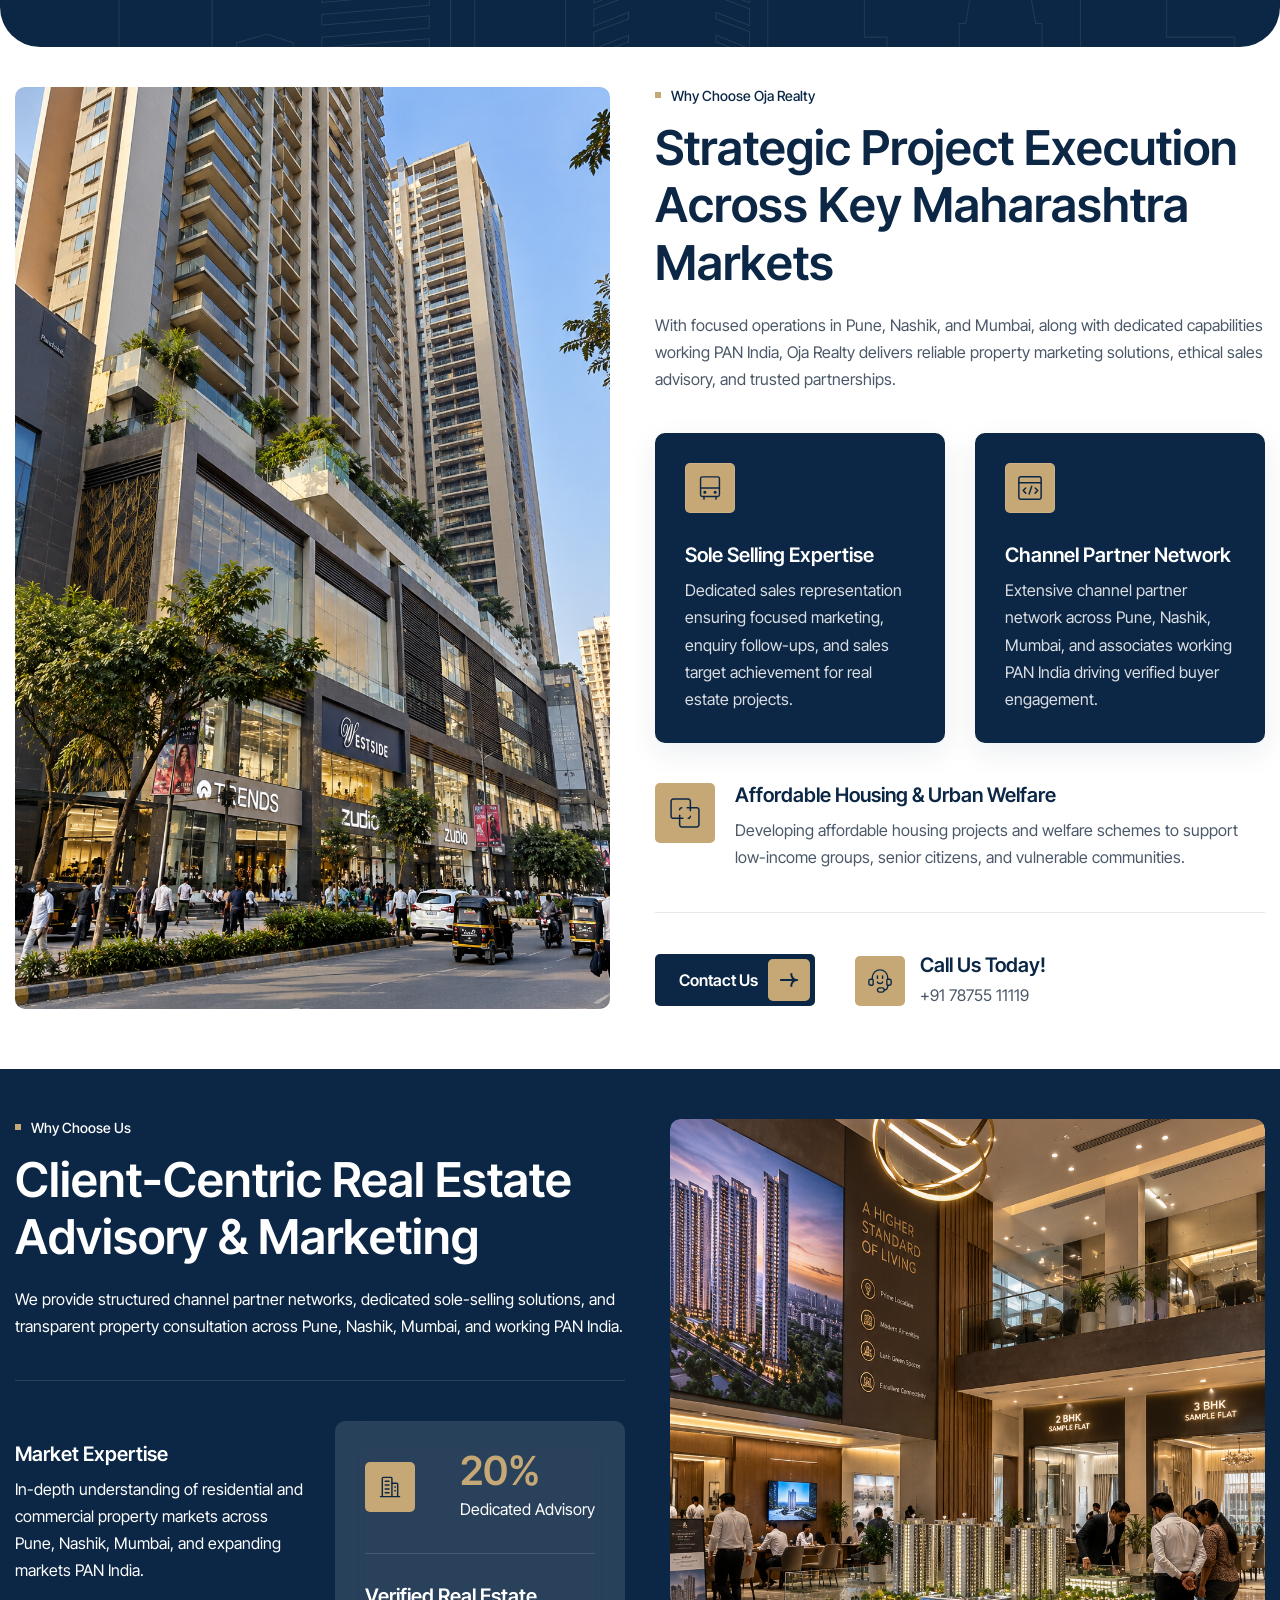
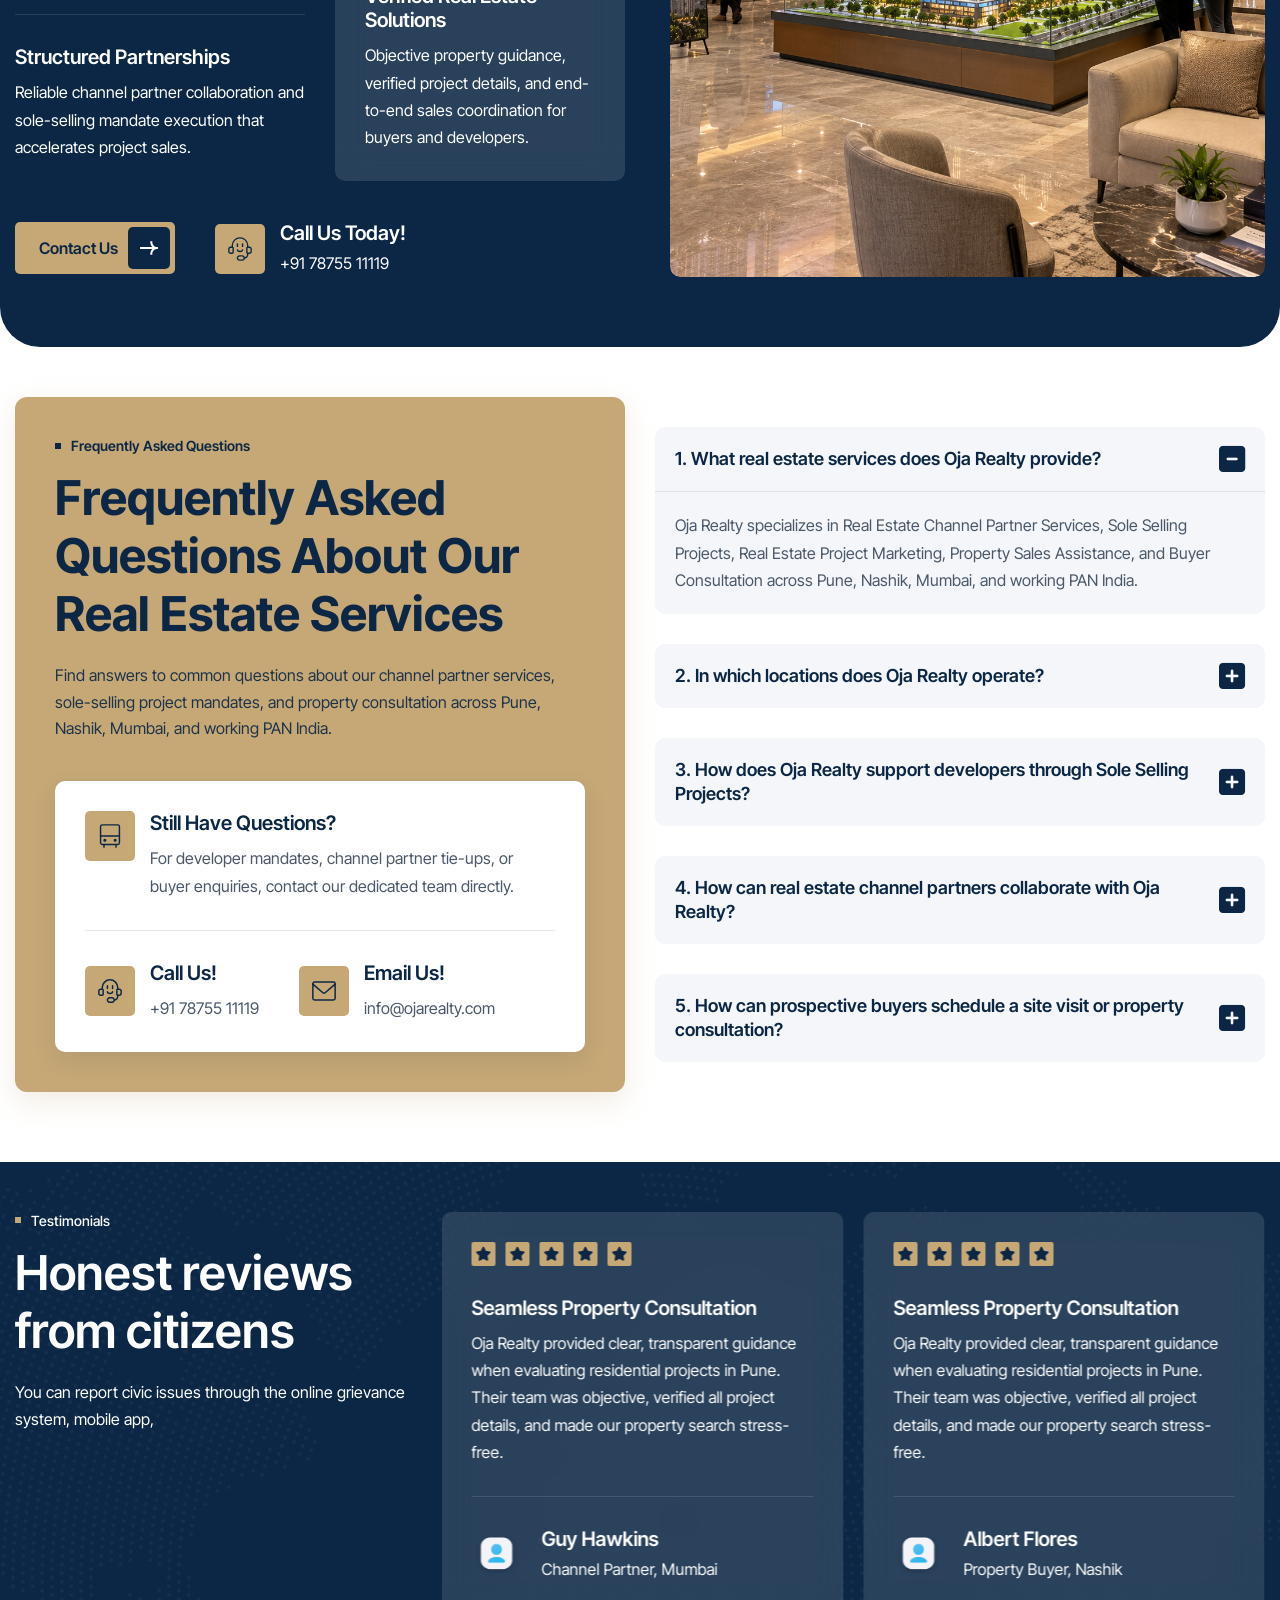
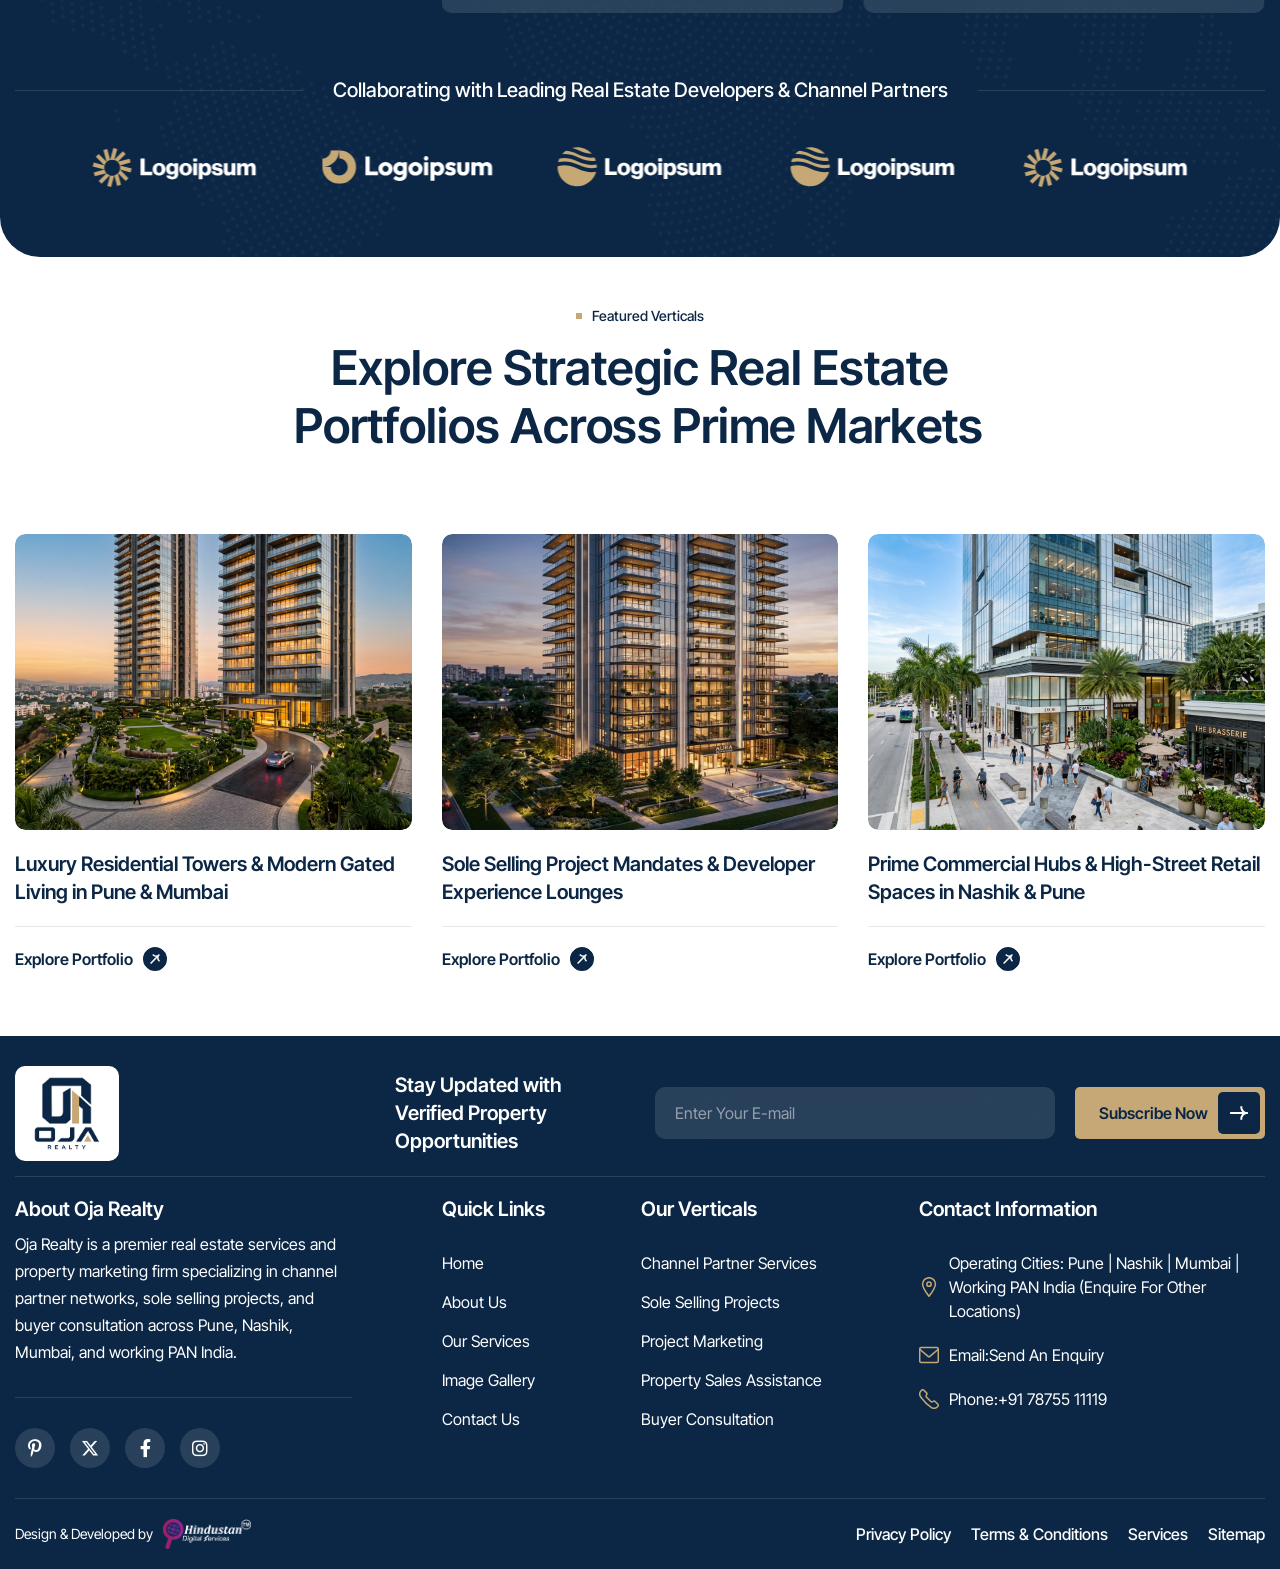
==== commit 650fa9c8: "add custom styles, service-single page, and update contact and service maps" ====
--- a/index.html
+++ b/index.html
@@ -1108,7 +1108,7 @@
                                             <div class="testimonial-author-prime">
                                                 <div class="testimonial-author-image-prime">
                                                     <figure class="image-anime">
-                                                        <img src="images/author-image-2.jpg" alt="">
+                                                        <img src="user.png" alt="">
                                                     </figure>
                                                 </div>
                                                 <div class="testimonial-author-content-prime">
@@ -1146,7 +1146,7 @@
                                             <div class="testimonial-author-prime">
                                                 <div class="testimonial-author-image-prime">
                                                     <figure class="image-anime">
-                                                        <img src="images/author-image-3.jpg" alt="">
+                                                        <img src="user.png" alt="">
                                                     </figure>
                                                 </div>
                                                 <div class="testimonial-author-content-prime">
--- a/css/custom.css
+++ b/css/custom.css
@@ -1934,7 +1934,7 @@
 /************************************/
 
 .our-awards {
-    padding: 120px 0;
+    padding: 50px 0 50px;
     background-image: url('../images/section-bg-image-3.png');
     background-position: bottom center;
     background-repeat: no-repeat;
@@ -2140,7 +2140,7 @@
     background-repeat: no-repeat;
     background-position: right -300px center;
     background-size: auto;
-    padding: 120px 0;
+    padding: 50px 0 50px;
 }
 
 .testimonial-image-box {
@@ -2465,7 +2465,7 @@
 /************************************/
 
 .our-faqs {
-    padding: 120px 0;
+    padding: 50px 0 50px;
 }
 
 .faqs-image-box {
@@ -3052,7 +3052,7 @@
 }
 
 .our-approach {
-    padding: 120px 0;
+    padding: 50px 0 50px;
     background-image: url('../images/section-bg-image-1.png');
     background-repeat: no-repeat;
     background-position: bottom center;
@@ -3269,7 +3269,7 @@
 }
 
 .our-progress {
-    padding: 120px 0;
+    padding: 50px 0 50px;
 }
 
 .progress-image-box {
@@ -3464,7 +3464,7 @@
     background-position: bottom center;
     background-repeat: no-repeat;
     background-size: auto;
-    padding: 120px 0;
+    padding: 50px 0 50px;
 }
 
 .benefits-items-list {
@@ -5285,15 +5285,22 @@
 /************************************/
 
 .page-contact-us {
-    padding: 120px 0;
+    padding: 50px 0 50px;
 }
 
 .contact-info-item {
-    background-color: var(--secondary-color);
+    background-color: #0C2745;
     border-radius: 10px;
     height: calc(100% - 30px);
     margin-bottom: 30px;
     padding: 40px;
+    box-shadow: 0 10px 30px rgba(12, 39, 69, 0.12);
+    transition: all 0.3s ease-in-out;
+}
+
+.contact-info-item:hover {
+    transform: translateY(-4px);
+    box-shadow: 0 14px 35px rgba(12, 39, 69, 0.25);
 }
 
 .contact-info-item .icon-box {
@@ -5308,6 +5315,7 @@
     margin-bottom: 30px;
     transition: all 0.4s ease-in-out;
     overflow: hidden;
+    border: 1px solid rgba(255, 255, 255, 0.12);
 }
 
 .contact-info-item .icon-box::before {
@@ -5317,7 +5325,7 @@
     bottom: 0;
     right: 0;
     left: 0;
-    background: var(--accent-color);
+    background: #183e6b;
     width: 100%;
     height: 100%;
     transform: rotate(180deg) scale(0);
@@ -5343,10 +5351,12 @@
 
 .contact-info-item-content h2 {
     font-size: 20px;
+    color: var(--white-color);
 }
 
 .contact-info-item-content p {
     margin: 10px 0 0;
+    color: rgba(255, 255, 255, 0.85);
 }
 
 .contact-info-item-content ul {
@@ -5356,7 +5366,7 @@
 }
 
 .contact-info-item-content ul li {
-    color: var(--primary-color);
+    color: var(--white-color);
     line-height: 1.5em;
     margin-bottom: 10px;
 }
@@ -5366,7 +5376,7 @@
 }
 
 .contact-info-item-content ul li::marker {
-    color: var(--accent-color);
+    color: var(--accent-secondary-color);
 }
 
 .contact-info-item-content ul li a {
@@ -5375,7 +5385,7 @@
 }
 
 .contact-info-item-content ul li a:hover {
-    color: var(--accent-color);
+    color: var(--accent-secondary-color);
 }
 
 .contact-image-form-box {
@@ -5994,7 +6004,7 @@
     }
     .our-awards {
         background-size: 100% auto;
-        padding: 60px 0;
+        padding: 40px 0 35px;
     }
     .award-item {
         padding: 30px;
@@ -6026,7 +6036,7 @@
         margin-top: 30px;
     }
     .our-testimonials {
-        padding: 60px 0;
+        padding: 40px 0 35px;
     }
     .testimonial-image-box {
         height: auto;
@@ -6076,7 +6086,7 @@
         left: 30px;
     }
     .our-faqs {
-        padding: 60px 0;
+        padding: 40px 0 35px;
     }
     .faqs-cta-box-content h2,
     .faqs-cta-box-content h3 {
@@ -6140,7 +6150,7 @@
         font-size: 44px;
     }
     .our-approach {
-        padding: 60px 0;
+        padding: 40px 0 35px;
     }
     .approach-item {
         padding: 30px;
@@ -6181,7 +6191,7 @@
         font-size: 20px;
     }
     .our-progress {
-        padding: 60px 0;
+        padding: 40px 0 35px;
     }
     .opening-hour-box {
         bottom: 20px;
@@ -6198,7 +6208,7 @@
     }
     .our-benefits {
         background-size: 150% auto;
-        padding: 60px 0;
+        padding: 40px 0 35px;
     }
     .benefits-item {
         padding: 20px;
@@ -6363,7 +6373,7 @@
         margin-bottom: 40px;
     }
     .page-contact-us {
-        padding: 60px 0;
+        padding: 40px 0 35px;
     }
     .contact-info-item {
         padding: 20px;
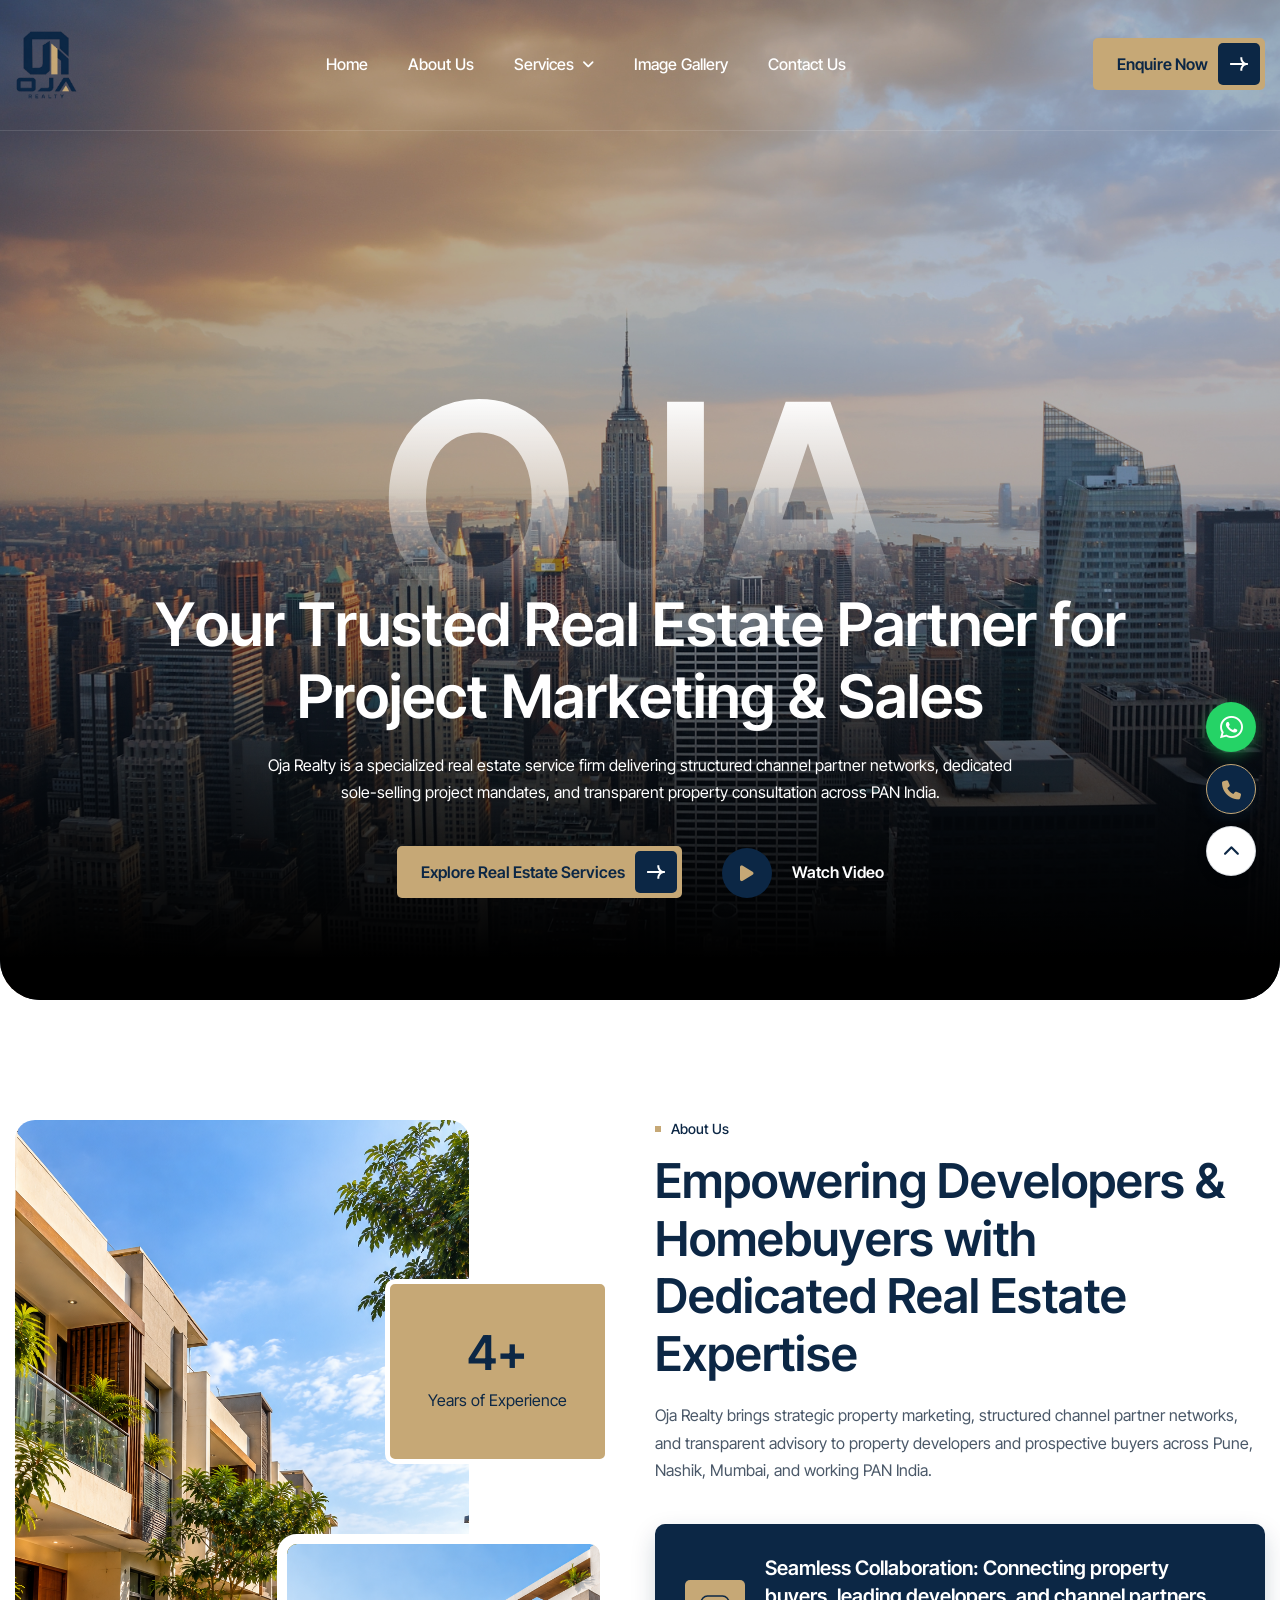
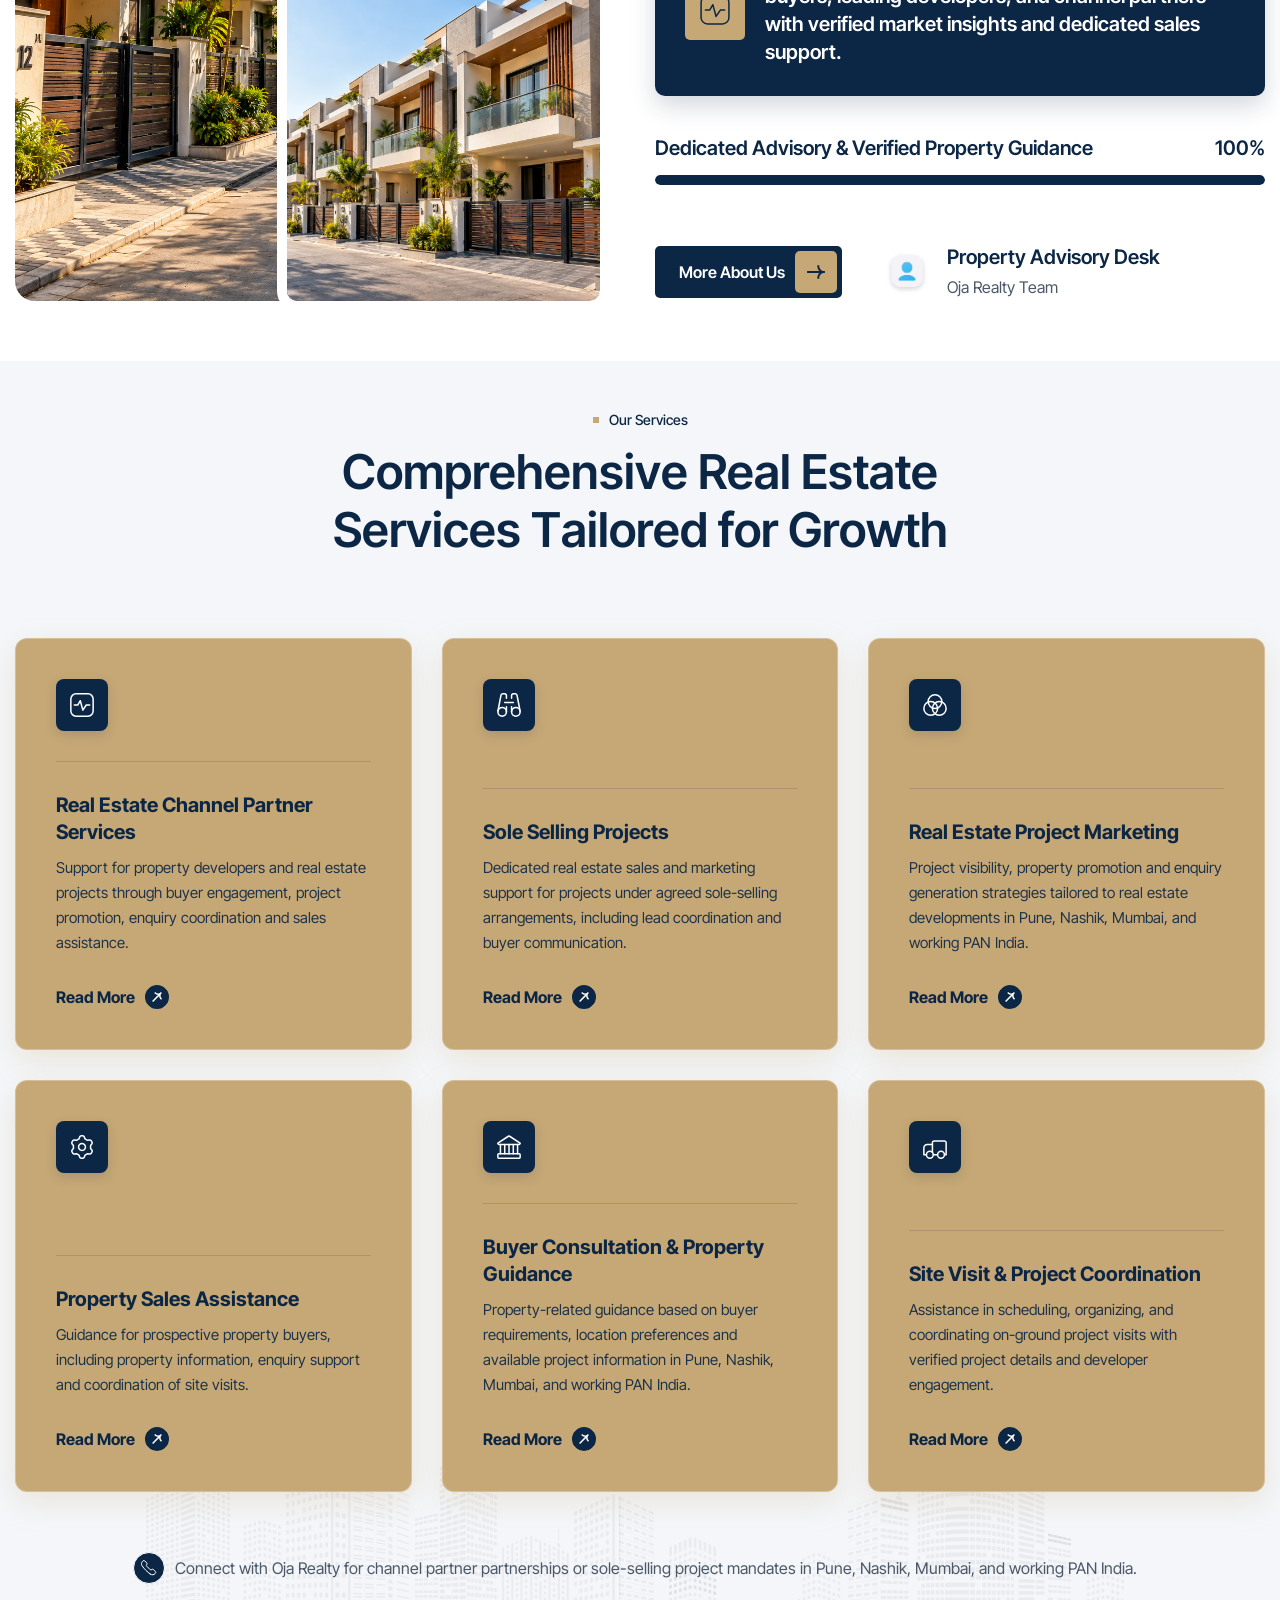
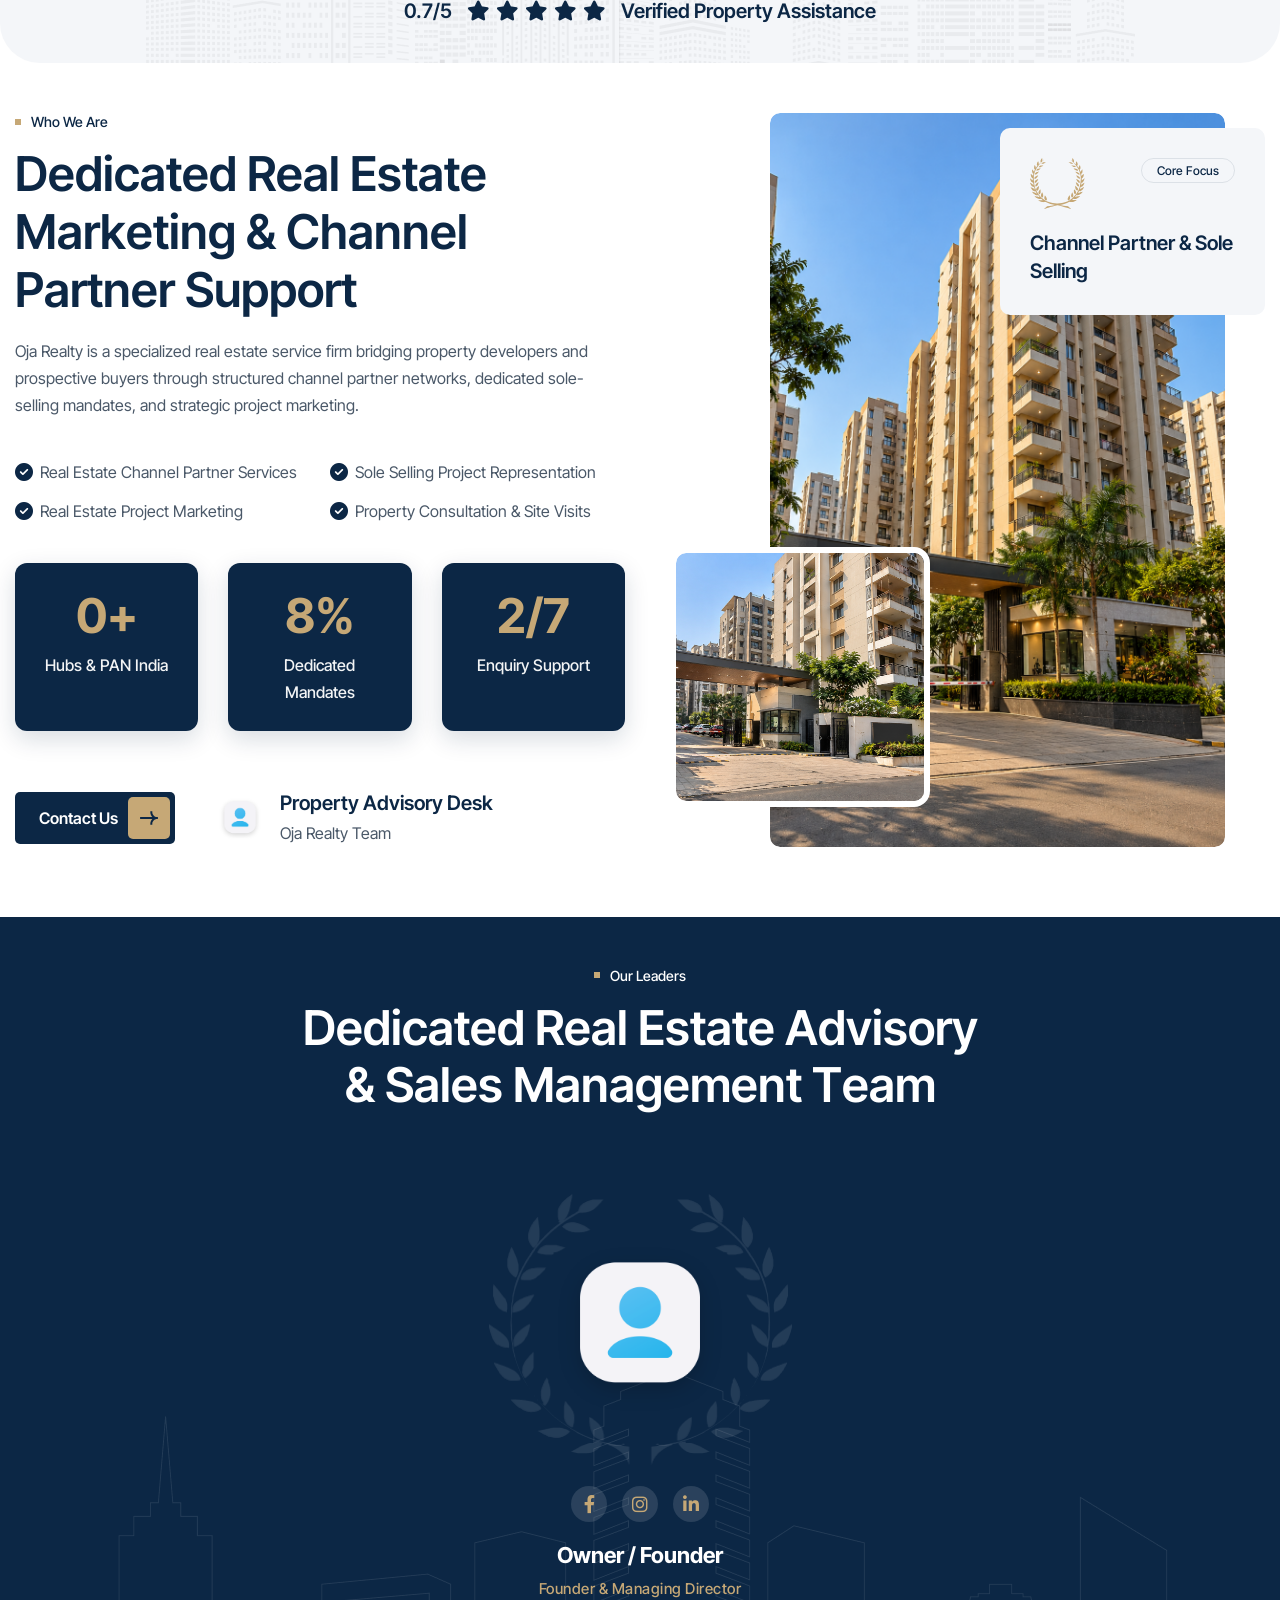
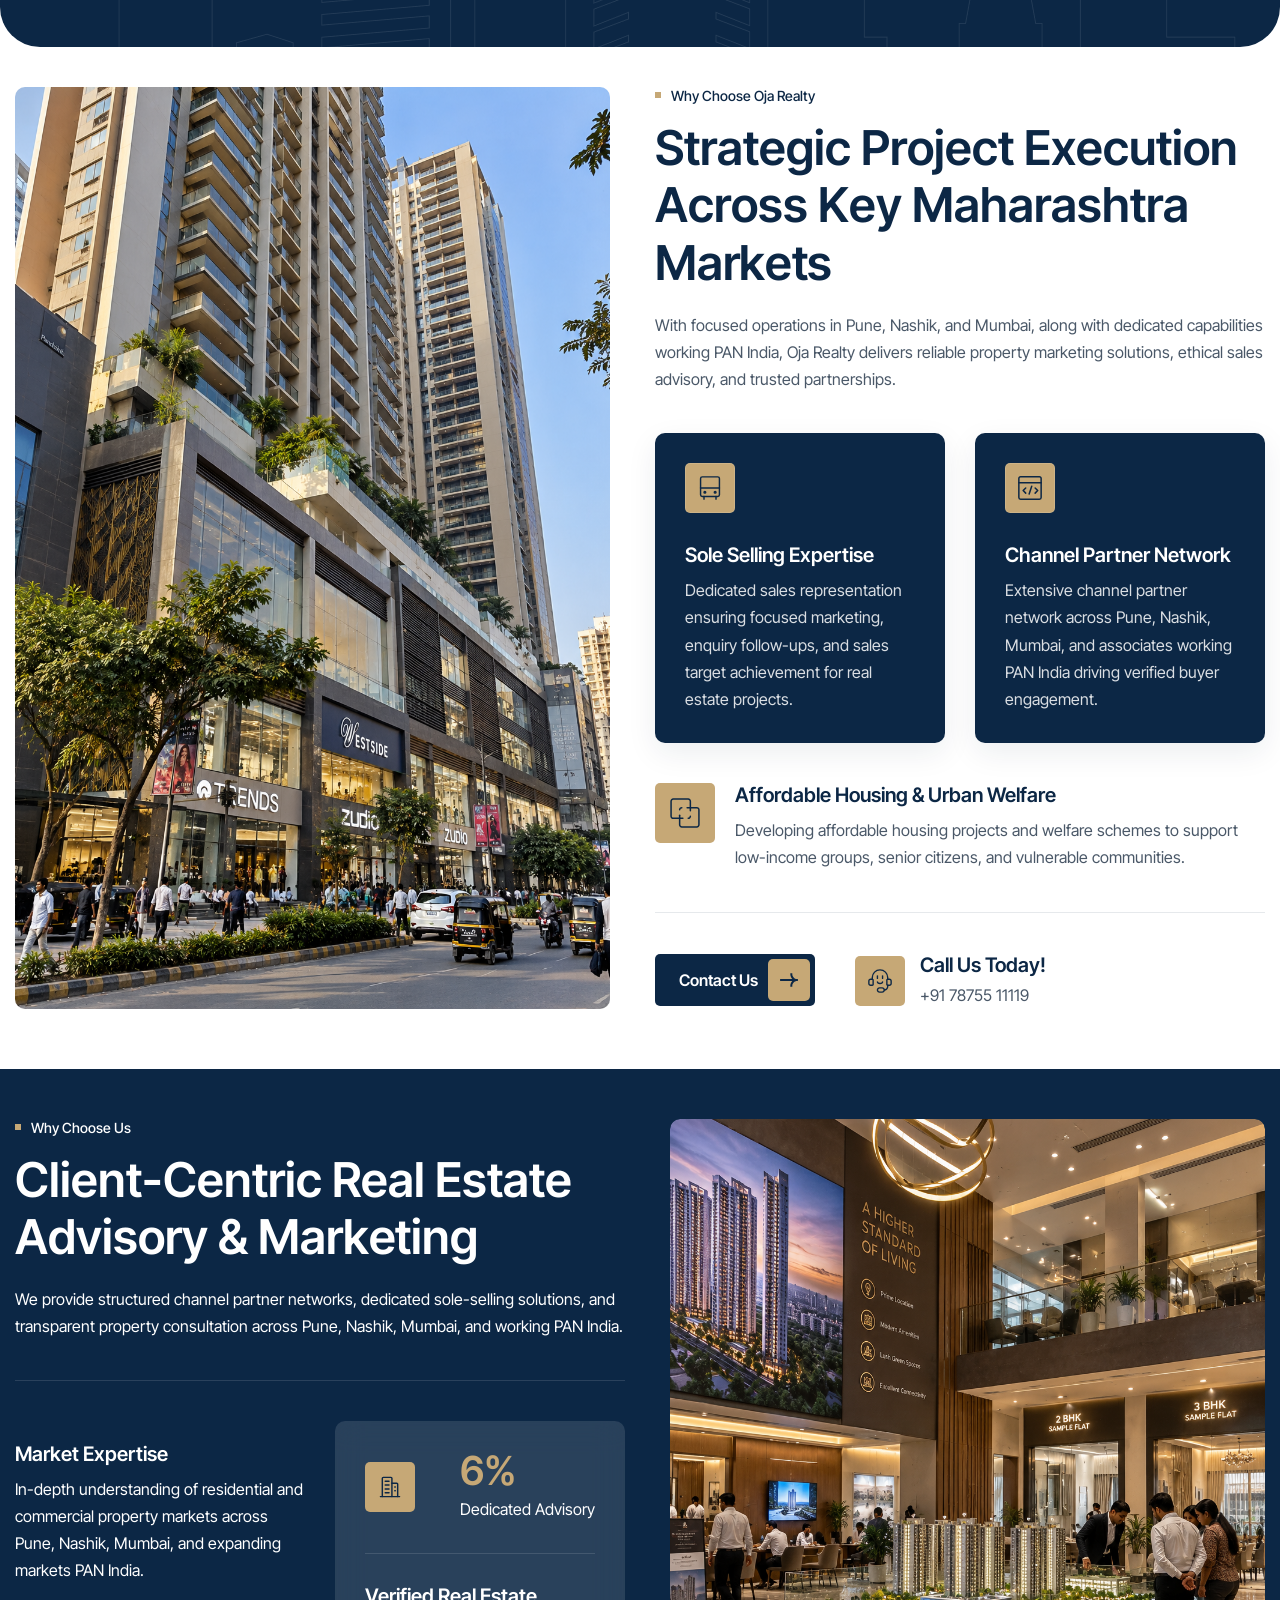
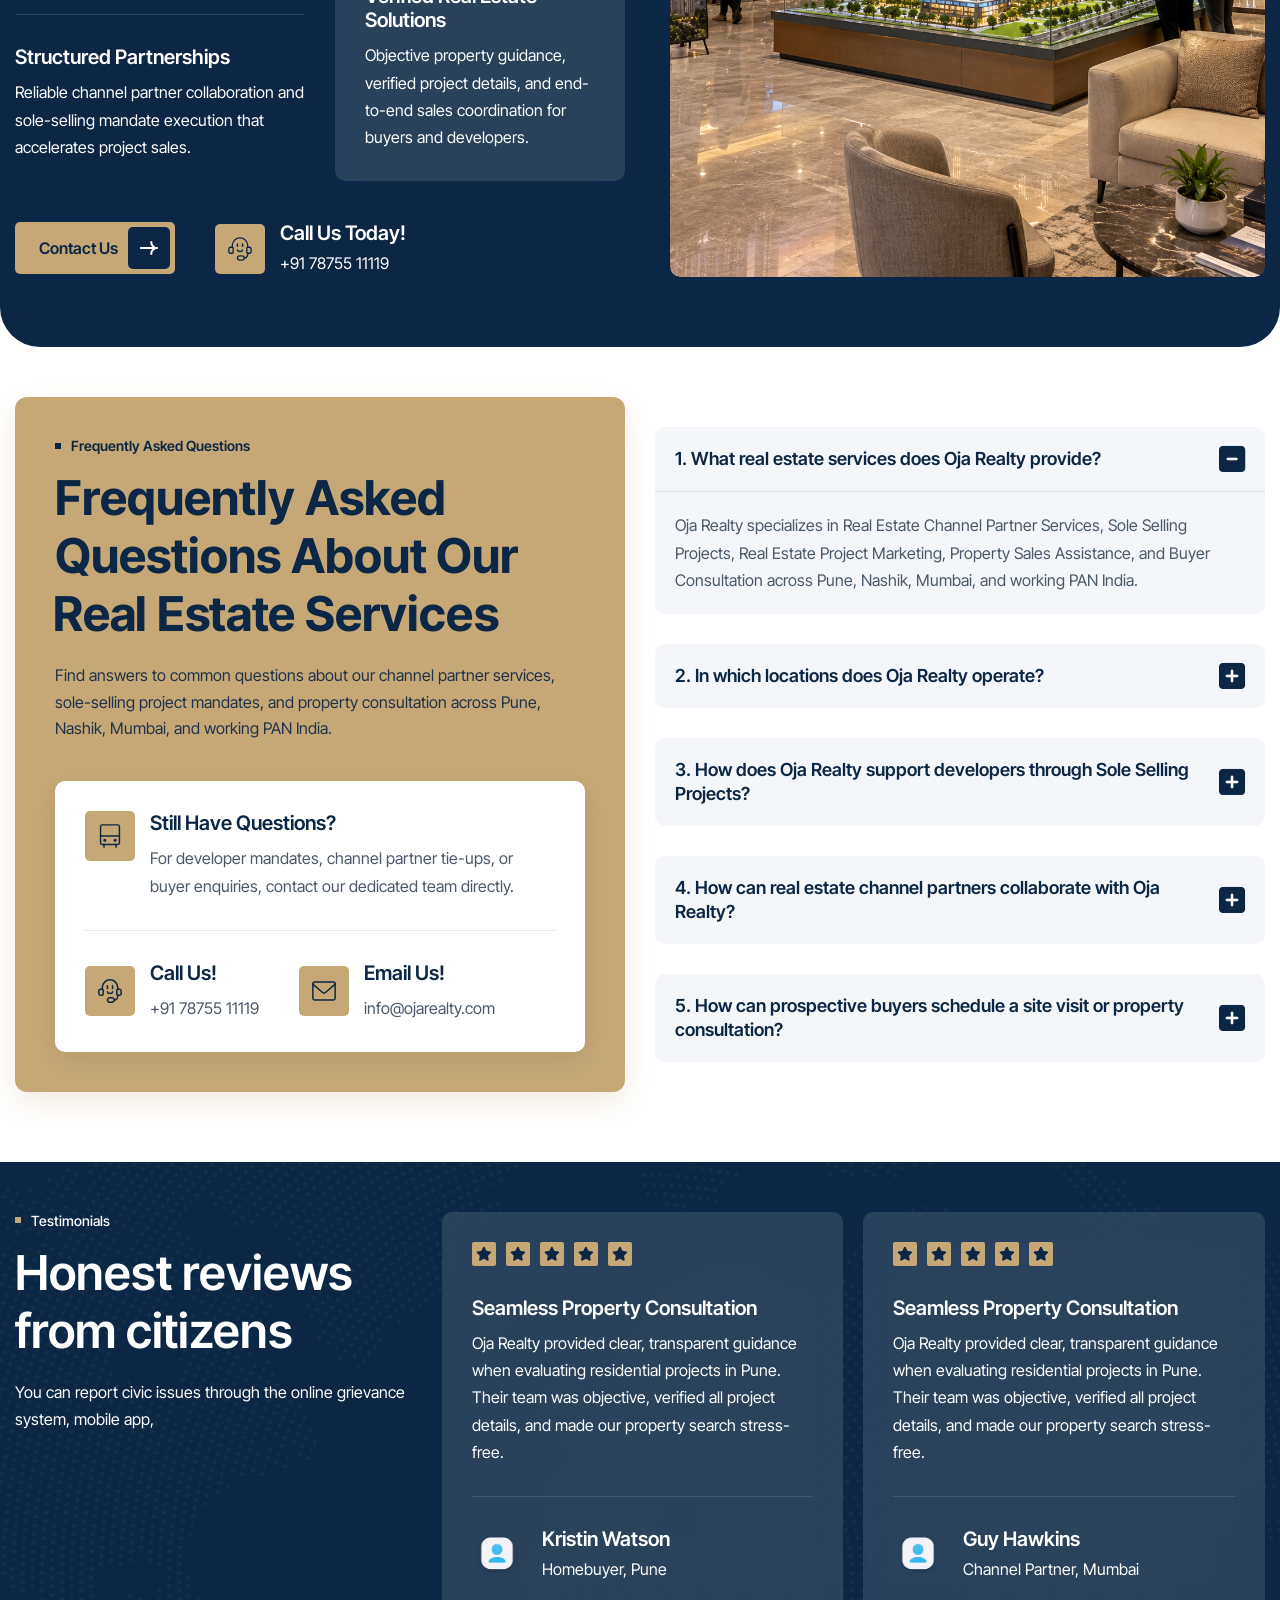
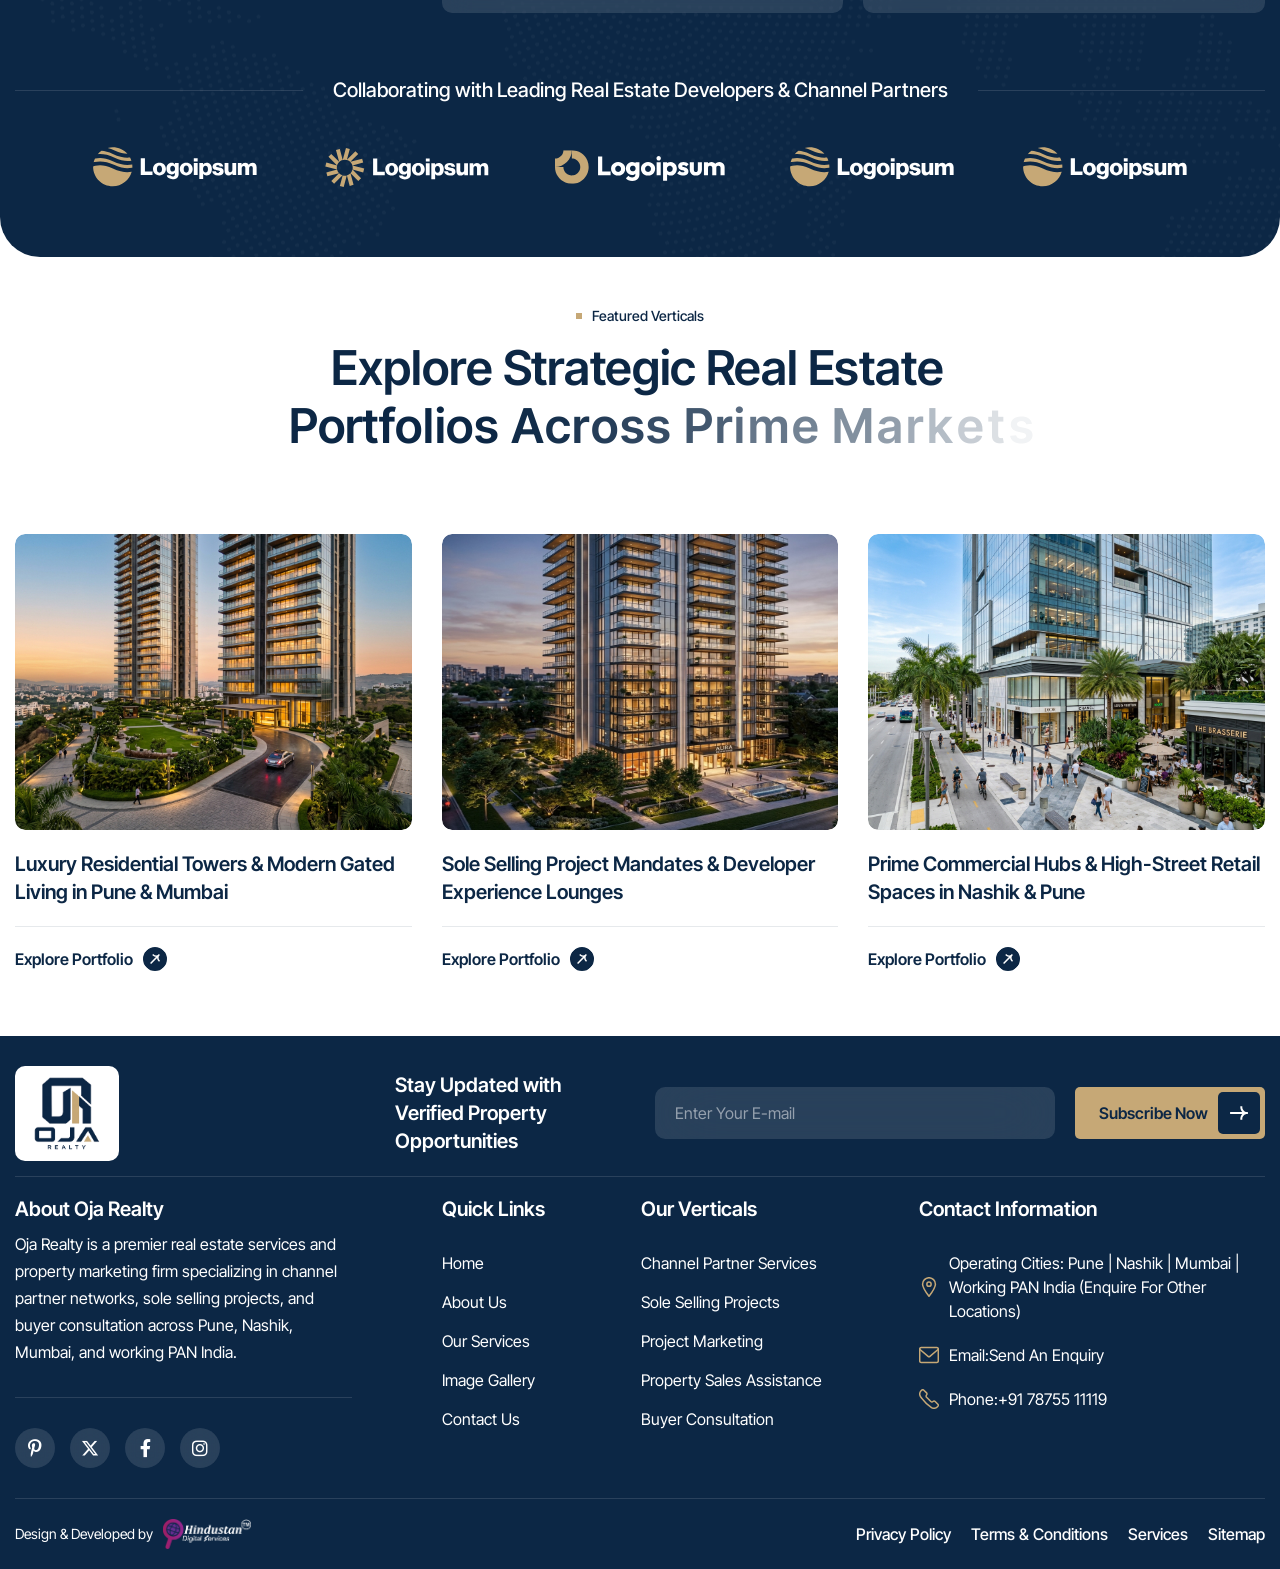
==== commit b5ae353a: "add leads integration and custom styling" ====
--- a/index.html
+++ b/index.html
@@ -1528,6 +1528,7 @@
     <script src="js/wow.min.js"></script>
     <!-- Main Custom js file -->
     <script src="js/function.js"></script>
+    <script src="js/leads-integration.js"></script>
 </body>
 
 </html>
--- a/css/custom.css
+++ b/css/custom.css
@@ -11786,4 +11786,421 @@
     .footer-menu-prime ul li {
         font-size: 14px;
     }
-}+}
+
+/* ==========================================================================
+   FLOATING ACTION BUTTONS & LEAD CAPTURE POPUPS (OJA REALTY)
+   ========================================================================== */
+
+.floating-actions-container {
+    position: fixed;
+    right: 24px;
+    bottom: 24px;
+    z-index: 9999;
+    display: flex;
+    flex-direction: column;
+    gap: 12px;
+    align-items: center;
+}
+
+.floating-btn {
+    width: 50px;
+    height: 50px;
+    border-radius: 50%;
+    display: flex;
+    align-items: center;
+    justify-content: center;
+    cursor: pointer;
+    text-decoration: none;
+    border: none;
+    outline: none;
+    transition: transform 0.25s ease, box-shadow 0.25s ease, background-color 0.25s ease;
+    position: relative;
+    user-select: none;
+}
+
+.floating-btn:focus-visible {
+    outline: 2px solid var(--accent-secondary-color);
+    outline-offset: 3px;
+}
+
+/* WhatsApp Floating Button */
+.floating-btn-whatsapp {
+    background-color: #25D366;
+    color: #FFFFFF;
+    box-shadow: 0 4px 14px rgba(37, 211, 102, 0.4);
+}
+
+.floating-btn-whatsapp i {
+    font-size: 26px;
+    line-height: 1;
+}
+
+.floating-btn-whatsapp:hover {
+    transform: scale(1.08);
+    background-color: #20BA5A;
+    color: #FFFFFF;
+    box-shadow: 0 6px 20px rgba(37, 211, 102, 0.55);
+}
+
+/* Call Floating Button */
+.floating-btn-call {
+    background-color: var(--primary-color);
+    color: var(--accent-secondary-color);
+    border: 1.5px solid var(--accent-secondary-color);
+    box-shadow: 0 4px 14px rgba(12, 39, 69, 0.35);
+}
+
+.floating-btn-call i {
+    font-size: 19px;
+    line-height: 1;
+}
+
+.floating-btn-call:hover {
+    transform: scale(1.08);
+    background-color: var(--accent-secondary-color);
+    color: var(--primary-color);
+    border-color: var(--accent-secondary-color);
+    box-shadow: 0 6px 20px rgba(198, 168, 118, 0.45);
+}
+
+/* Scroll-to-Top Floating Button */
+.floating-btn-scrolltop {
+    background-color: #FFFFFF;
+    color: var(--primary-color);
+    border: 1.5px solid rgba(12, 39, 69, 0.15);
+    box-shadow: 0 4px 12px rgba(0, 0, 0, 0.1);
+    opacity: 0;
+    visibility: hidden;
+    transform: translateY(10px);
+    transition: opacity 0.3s ease, visibility 0.3s ease, transform 0.3s ease, background-color 0.25s ease;
+}
+
+.floating-btn-scrolltop.show {
+    opacity: 1;
+    visibility: visible;
+    transform: translateY(0);
+}
+
+.floating-btn-scrolltop i {
+    font-size: 17px;
+    line-height: 1;
+}
+
+.floating-btn-scrolltop:hover {
+    transform: translateY(-2px) scale(1.06);
+    background-color: var(--primary-color);
+    color: #FFFFFF;
+    border-color: var(--primary-color);
+    box-shadow: 0 6px 16px rgba(12, 39, 69, 0.25);
+}
+
+/* Floating Popups */
+.floating-popup {
+    position: fixed;
+    right: 24px;
+    bottom: 85px;
+    width: 320px;
+    max-width: calc(100vw - 32px);
+    background: #FFFFFF;
+    border-radius: 14px;
+    box-shadow: 0 16px 45px rgba(12, 39, 69, 0.22);
+    border: 1px solid rgba(12, 39, 69, 0.1);
+    z-index: 10000;
+    overflow: hidden;
+    display: none;
+    font-family: var(--default-font);
+    animation: floatingPopupIn 0.28s cubic-bezier(0.16, 1, 0.3, 1) forwards;
+}
+
+@keyframes floatingPopupIn {
+    from {
+        opacity: 0;
+        transform: translateY(12px) scale(0.96);
+    }
+    to {
+        opacity: 1;
+        transform: translateY(0) scale(1);
+    }
+}
+
+.floating-popup-header {
+    background-color: var(--primary-color);
+    padding: 14px 16px;
+    display: flex;
+    align-items: center;
+    justify-content: space-between;
+    gap: 12px;
+}
+
+.floating-popup-header-info {
+    display: flex;
+    align-items: center;
+    gap: 10px;
+}
+
+.floating-popup-icon-badge {
+    width: 34px;
+    height: 34px;
+    border-radius: 50%;
+    display: flex;
+    align-items: center;
+    justify-content: center;
+    font-size: 16px;
+    flex-shrink: 0;
+}
+
+.floating-popup-icon-badge.whatsapp {
+    background-color: #25D366;
+    color: #FFFFFF;
+}
+
+.floating-popup-icon-badge.call {
+    background-color: var(--accent-secondary-color);
+    color: var(--primary-color);
+}
+
+.floating-popup-titles h4 {
+    color: #FFFFFF;
+    font-size: 15px;
+    font-weight: 600;
+    margin: 0;
+    line-height: 1.2;
+}
+
+.floating-popup-titles p {
+    color: rgba(255, 255, 255, 0.8);
+    font-size: 12px;
+    margin: 2px 0 0;
+    line-height: 1.2;
+}
+
+.floating-popup-close {
+    background: transparent;
+    border: none;
+    color: rgba(255, 255, 255, 0.7);
+    font-size: 22px;
+    line-height: 1;
+    cursor: pointer;
+    padding: 2px 6px;
+    border-radius: 4px;
+    transition: color 0.2s ease, background-color 0.2s ease;
+}
+
+.floating-popup-close:hover {
+    color: #FFFFFF;
+    background-color: rgba(255, 255, 255, 0.15);
+}
+
+.floating-popup-body {
+    padding: 18px 18px 14px;
+}
+
+.floating-form-group {
+    margin-bottom: 12px;
+}
+
+.floating-form-group label {
+    display: block;
+    font-size: 12.5px;
+    font-weight: 600;
+    color: var(--primary-color);
+    margin-bottom: 5px;
+}
+
+.floating-form-group label .req-star {
+    color: #E65757;
+}
+
+.floating-input {
+    width: 100%;
+    height: 40px;
+    padding: 8px 12px;
+    font-size: 13.5px;
+    border: 1px solid rgba(12, 39, 69, 0.18);
+    border-radius: 6px;
+    background-color: #FFFFFF;
+    color: var(--primary-color);
+    font-family: inherit;
+    transition: border-color 0.2s ease, box-shadow 0.2s ease;
+    box-sizing: border-box;
+}
+
+.floating-input:focus {
+    outline: none;
+    border-color: var(--primary-color);
+    box-shadow: 0 0 0 3px rgba(12, 39, 69, 0.12);
+}
+
+.floating-input.is-invalid {
+    border-color: #E65757;
+    background-color: #FFF5F5;
+}
+
+.floating-field-error {
+    font-size: 11px;
+    color: #E65757;
+    margin-top: 3px;
+    display: none;
+}
+
+.floating-submit-btn {
+    width: 100%;
+    height: 42px;
+    border: none;
+    border-radius: 6px;
+    font-size: 13.5px;
+    font-weight: 600;
+    cursor: pointer;
+    display: inline-flex;
+    align-items: center;
+    justify-content: center;
+    gap: 8px;
+    color: #FFFFFF;
+    transition: background-color 0.2s ease, transform 0.15s ease, box-shadow 0.2s ease;
+    margin-top: 4px;
+    box-shadow: 0 4px 12px rgba(0, 0, 0, 0.12);
+}
+
+.floating-submit-btn:disabled {
+    opacity: 0.7;
+    cursor: not-allowed;
+}
+
+.floating-submit-whatsapp {
+    background-color: #25D366;
+}
+
+.floating-submit-whatsapp:hover:not(:disabled) {
+    background-color: #20BA5A;
+}
+
+.floating-submit-call {
+    background-color: var(--primary-color);
+}
+
+.floating-submit-call:hover:not(:disabled) {
+    background-color: #163860;
+}
+
+.floating-status-msg {
+    margin-top: 10px;
+    padding: 8px 10px;
+    border-radius: 6px;
+    font-size: 12px;
+    line-height: 1.4;
+    text-align: center;
+}
+
+.floating-status-msg.success {
+    background-color: #E8F8EE;
+    color: #15733C;
+    border: 1px solid #B6E8C8;
+}
+
+.floating-status-msg.error {
+    background-color: #FEEEEE;
+    color: #B92525;
+    border: 1px solid #F9C5C5;
+}
+
+.floating-direct-btn {
+    width: 100%;
+    height: 42px;
+    margin-top: 10px;
+    border-radius: 6px;
+    font-size: 13.5px;
+    font-weight: 600;
+    display: inline-flex;
+    align-items: center;
+    justify-content: center;
+    gap: 8px;
+    text-decoration: none;
+    color: #FFFFFF;
+    transition: background-color 0.2s ease;
+    box-sizing: border-box;
+}
+
+.floating-direct-whatsapp {
+    background-color: #25D366;
+}
+
+.floating-direct-whatsapp:hover {
+    background-color: #20BA5A;
+    color: #FFFFFF;
+}
+
+.floating-direct-call {
+    background-color: var(--primary-color);
+}
+
+.floating-direct-call:hover {
+    background-color: #163860;
+    color: #FFFFFF;
+}
+
+.floating-popup-privacy {
+    font-size: 10.5px;
+    color: #7A889B;
+    text-align: center;
+    margin: 10px 0 0;
+    line-height: 1.3;
+}
+
+/* Toast Notifications */
+.oja-toast {
+    position: fixed;
+    top: 24px;
+    right: 24px;
+    z-index: 10005;
+    padding: 14px 20px;
+    border-radius: 8px;
+    font-size: 14px;
+    font-weight: 500;
+    box-shadow: 0 10px 30px rgba(0, 0, 0, 0.2);
+    display: flex;
+    align-items: center;
+    gap: 10px;
+    animation: toastSlideIn 0.3s ease;
+}
+
+@keyframes toastSlideIn {
+    from {
+        opacity: 0;
+        transform: translateY(-10px);
+    }
+    to {
+        opacity: 1;
+        transform: translateY(0);
+    }
+}
+
+.oja-toast.success {
+    background-color: #0C2745;
+    color: #FFFFFF;
+    border-left: 4px solid #C6A876;
+}
+
+.oja-toast.error {
+    background-color: #9C1414;
+    color: #FFFFFF;
+    border-left: 4px solid #FFA2A2;
+}
+
+/* Mobile responsive adjustments */
+@media only screen and (max-width: 576px) {
+    .floating-actions-container {
+        right: 16px;
+        bottom: 16px;
+        gap: 10px;
+    }
+    .floating-btn {
+        width: 46px;
+        height: 46px;
+    }
+    .floating-popup {
+        right: 16px;
+        bottom: 74px;
+        width: calc(100vw - 32px);
+    }
+}
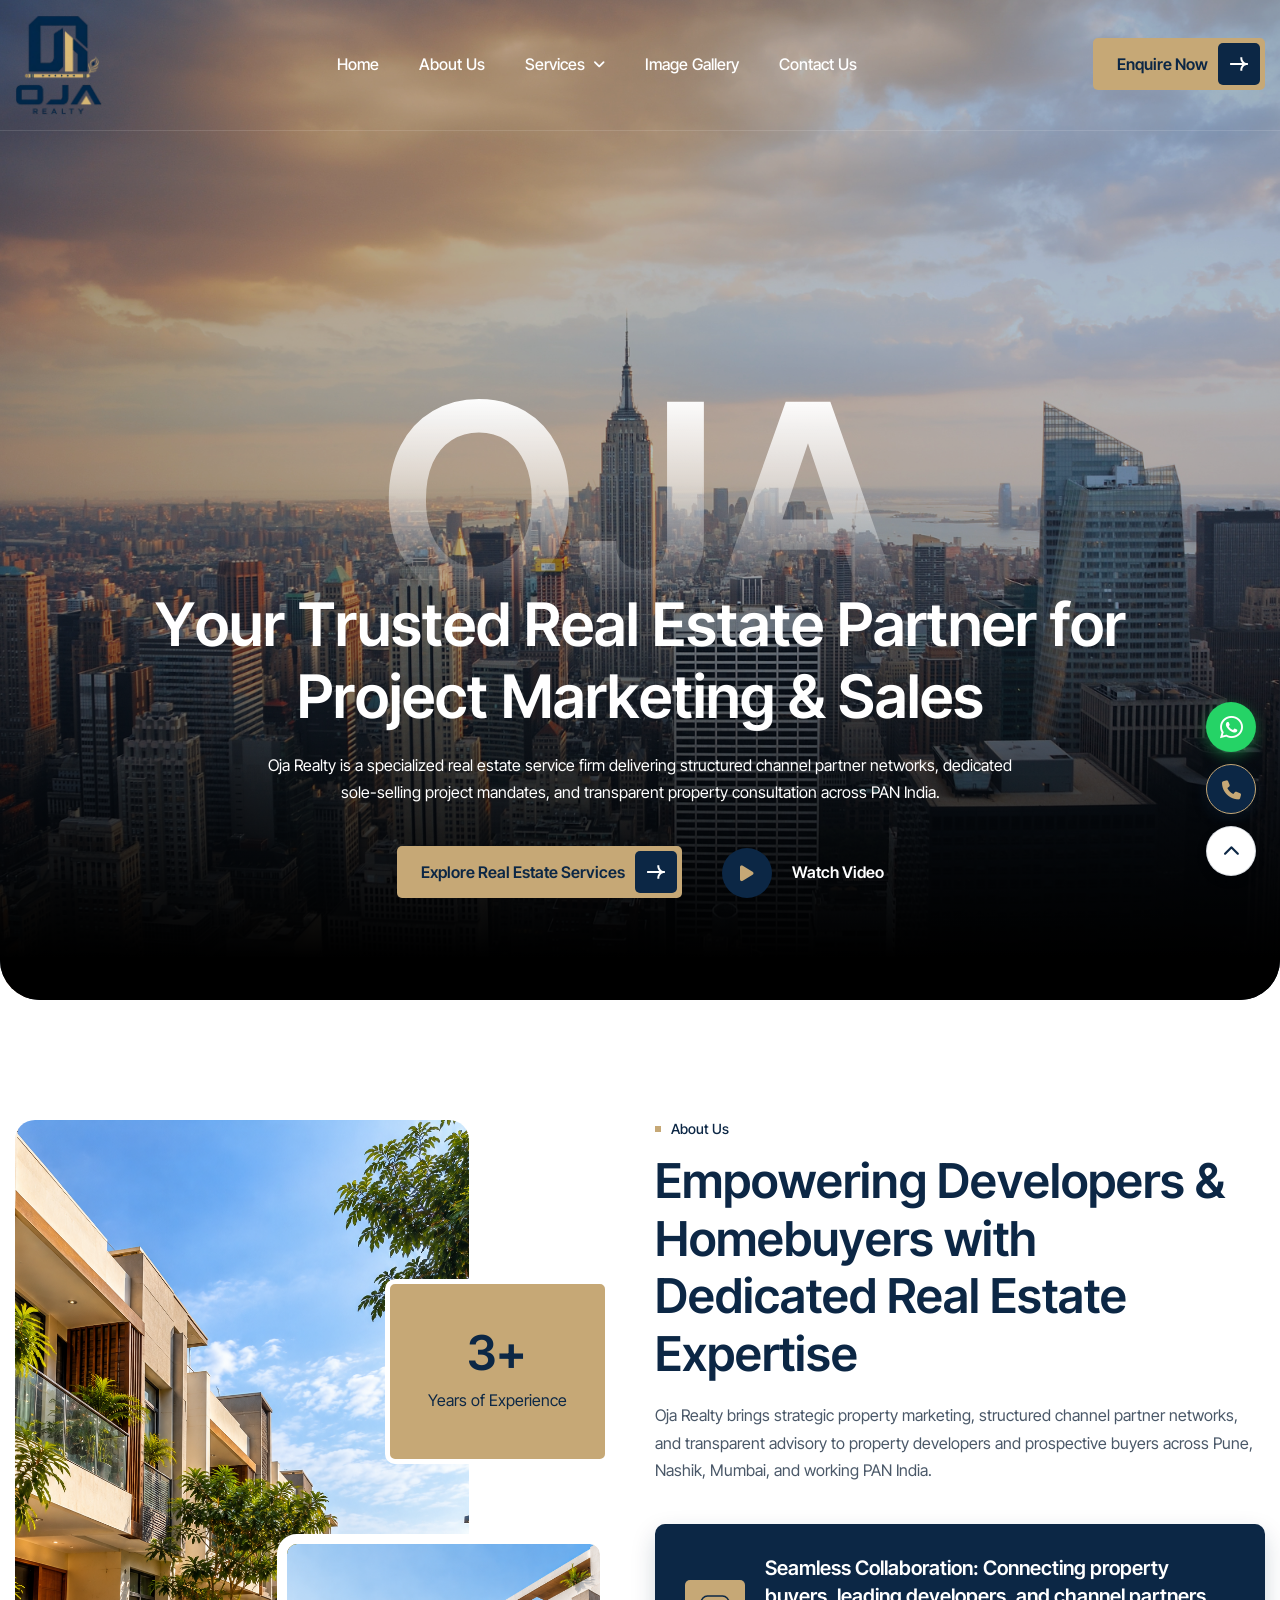
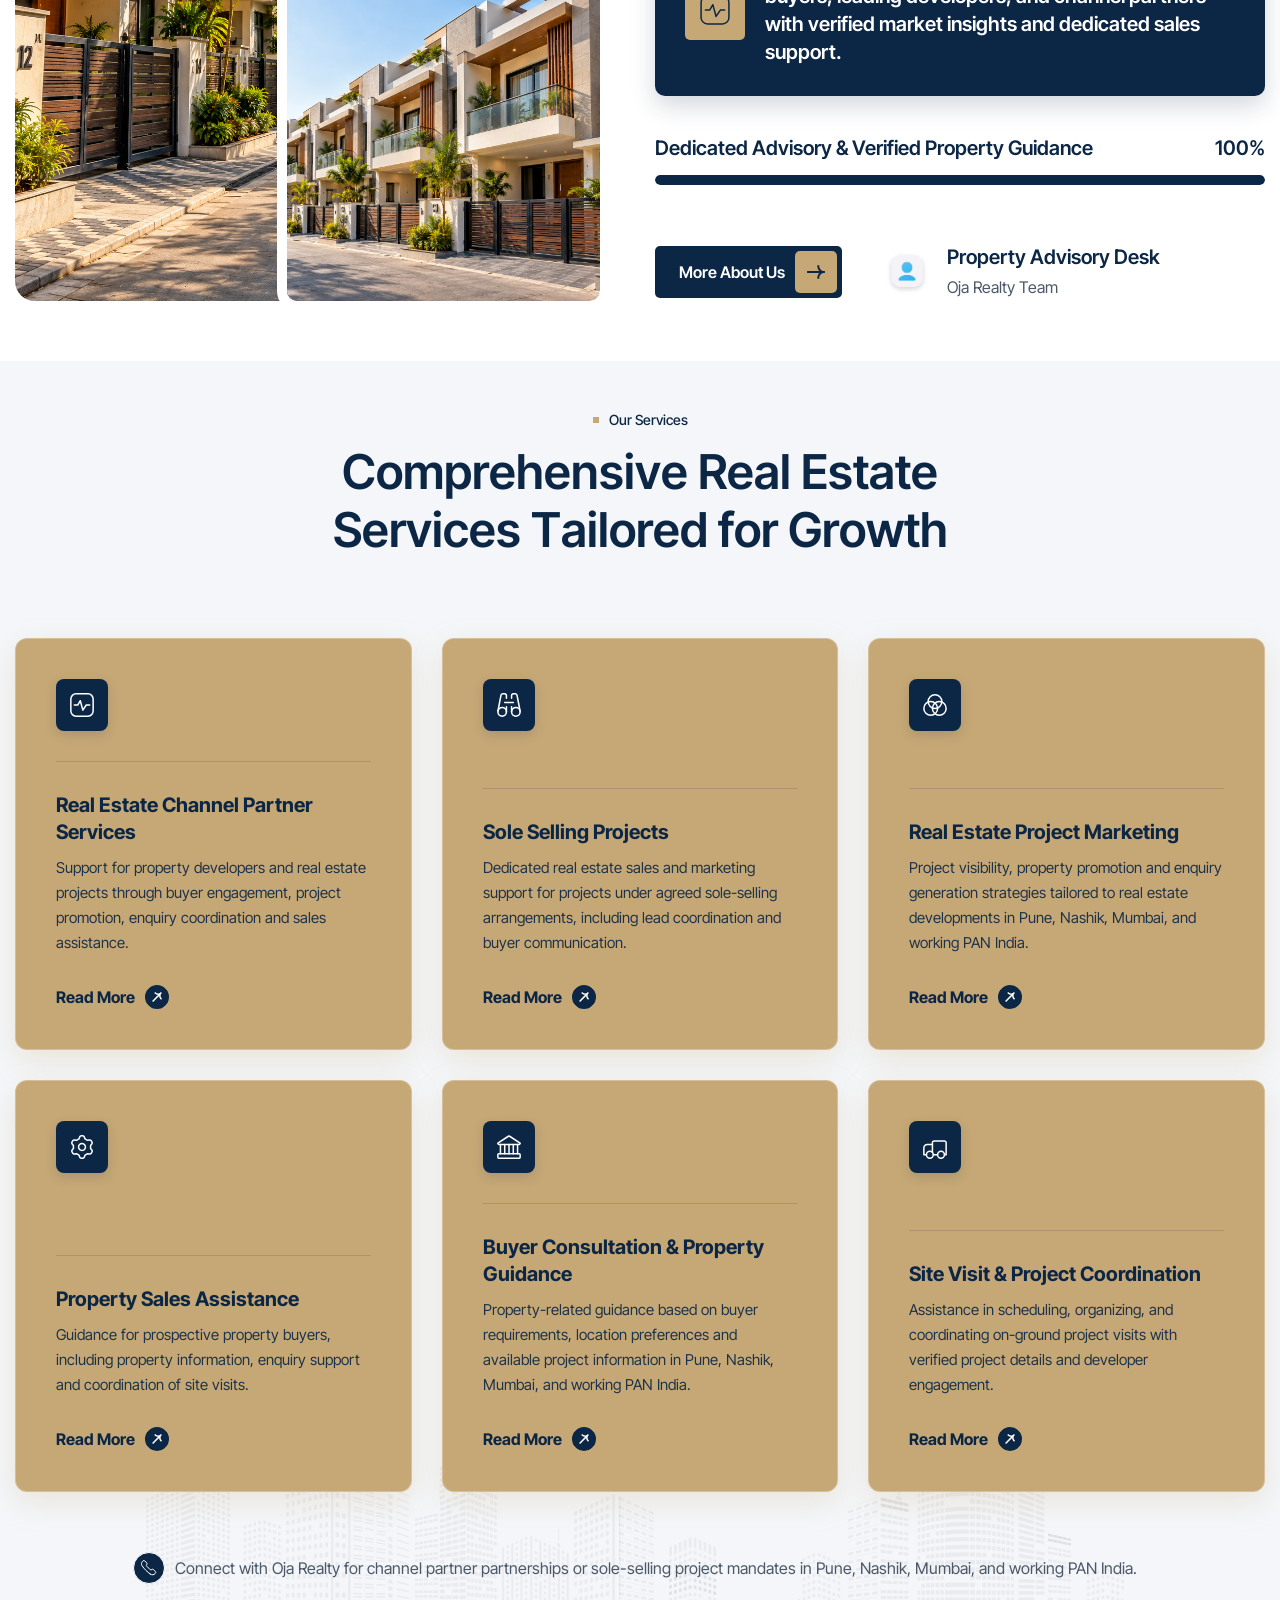
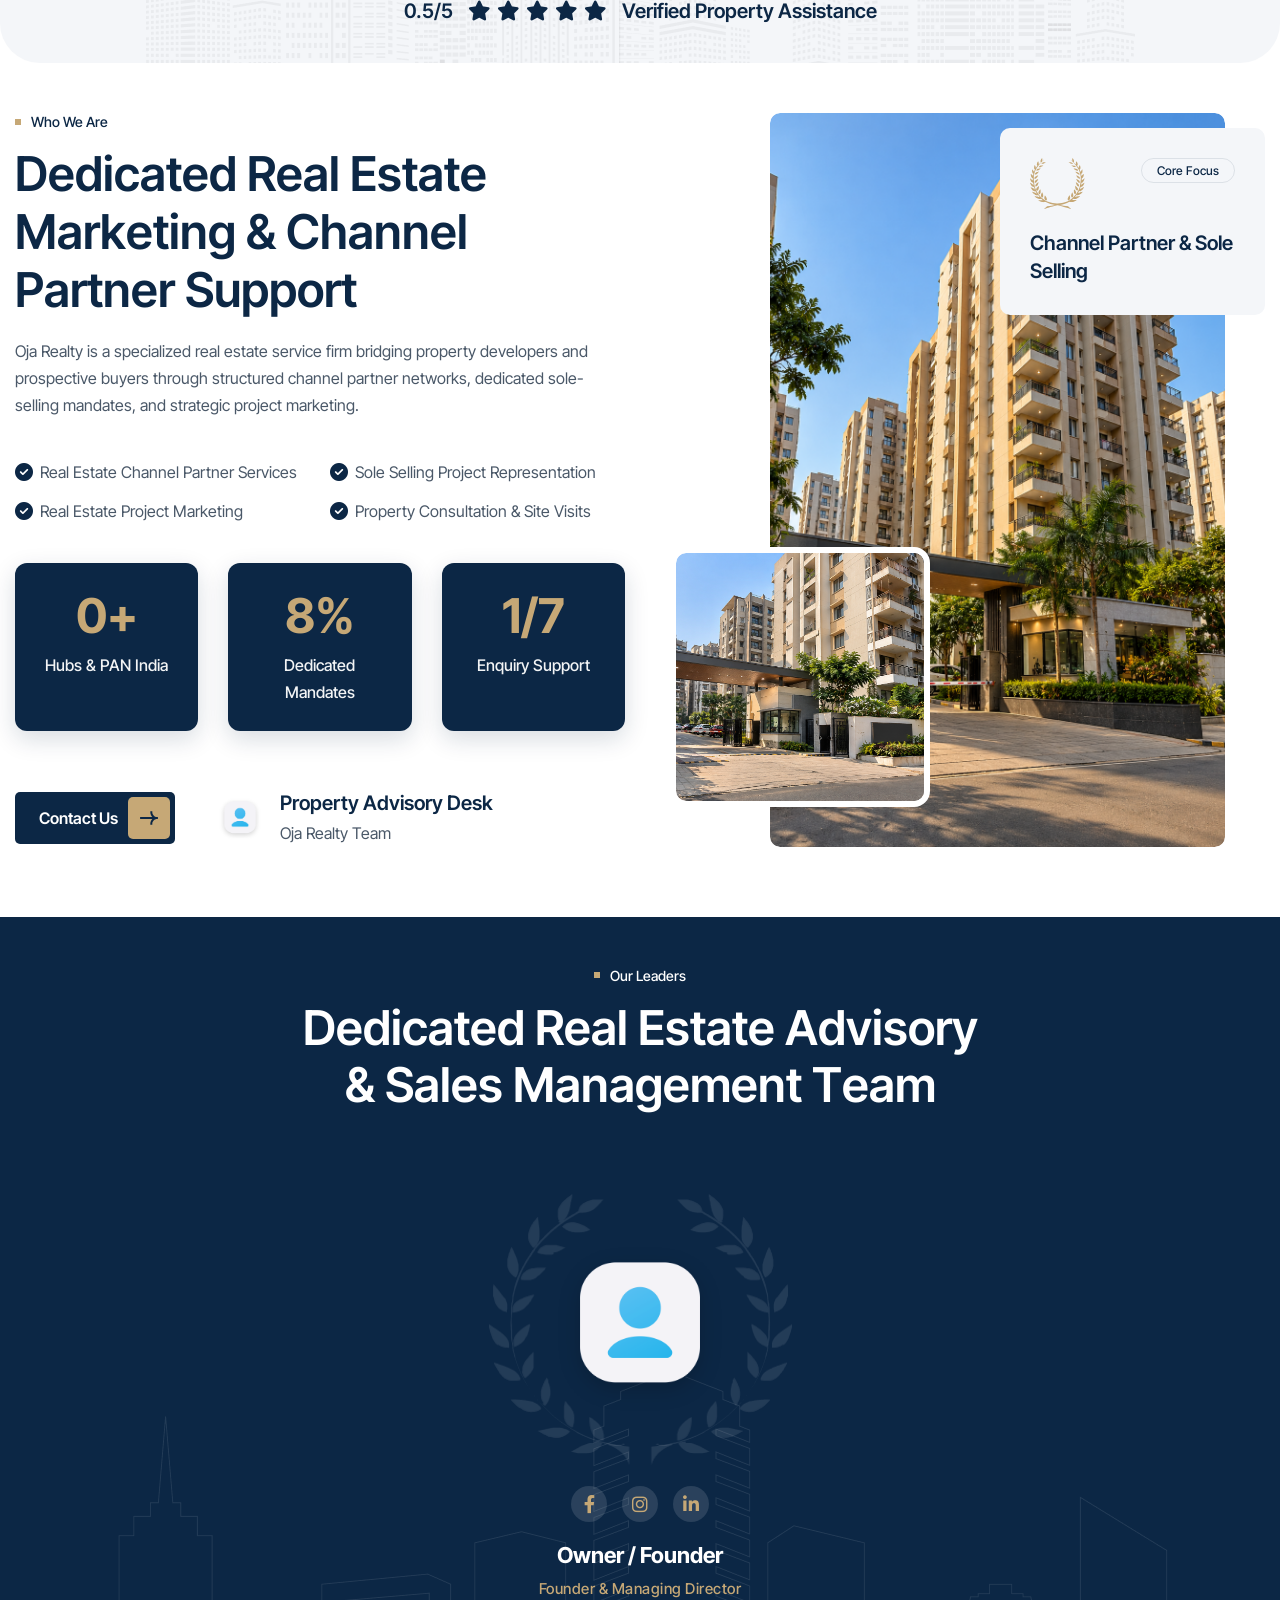
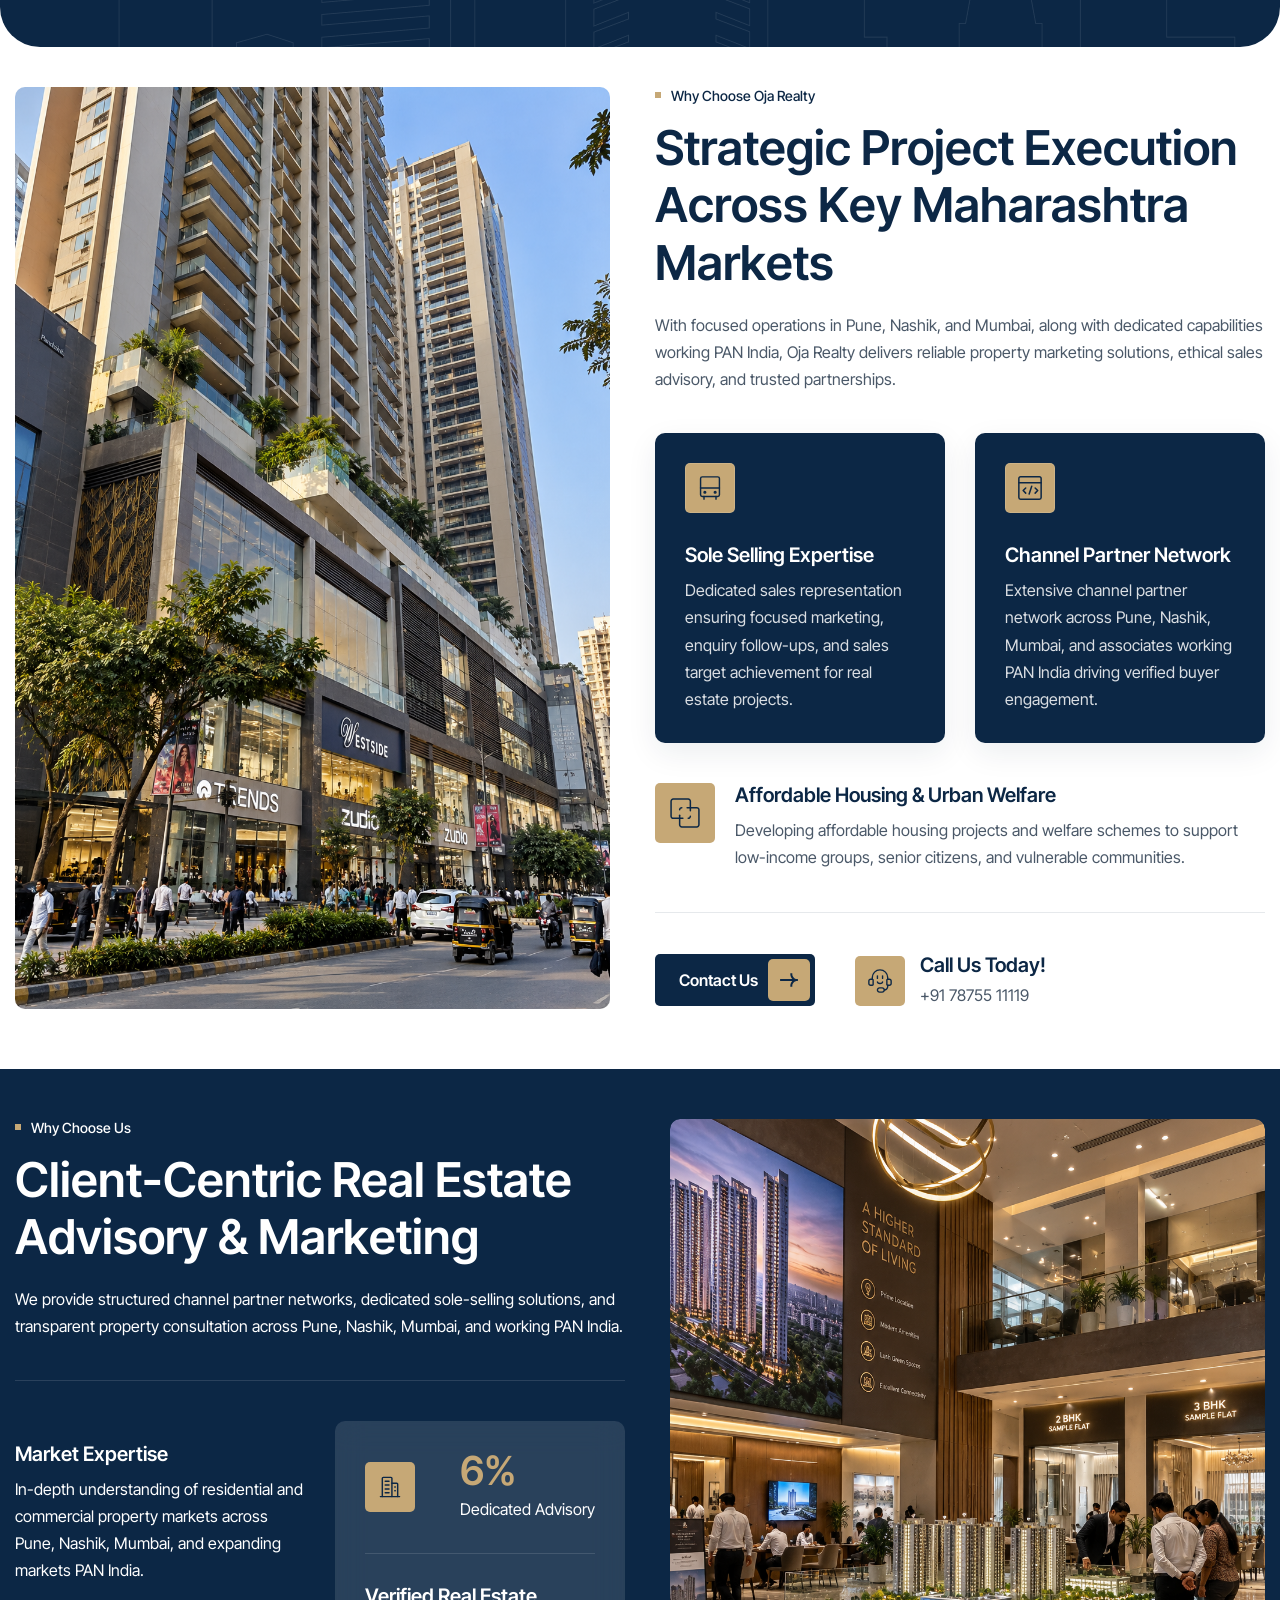
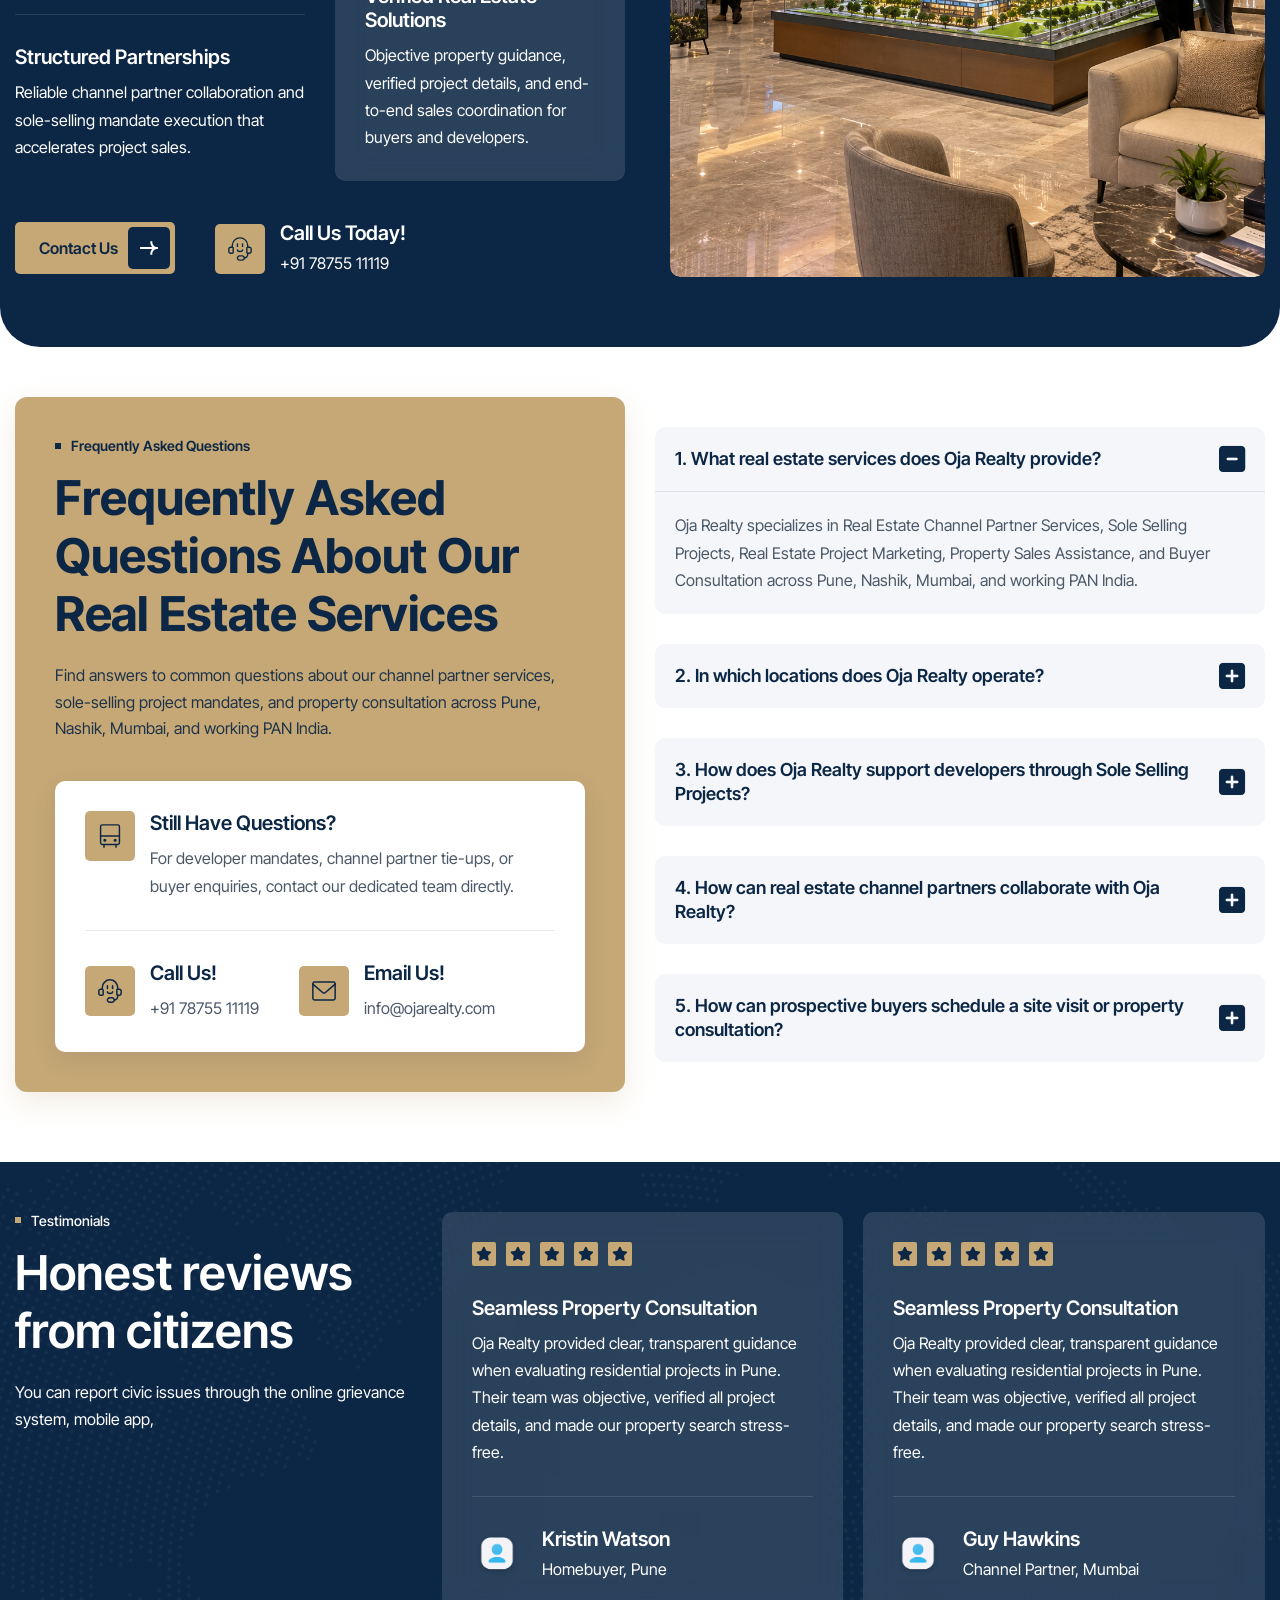
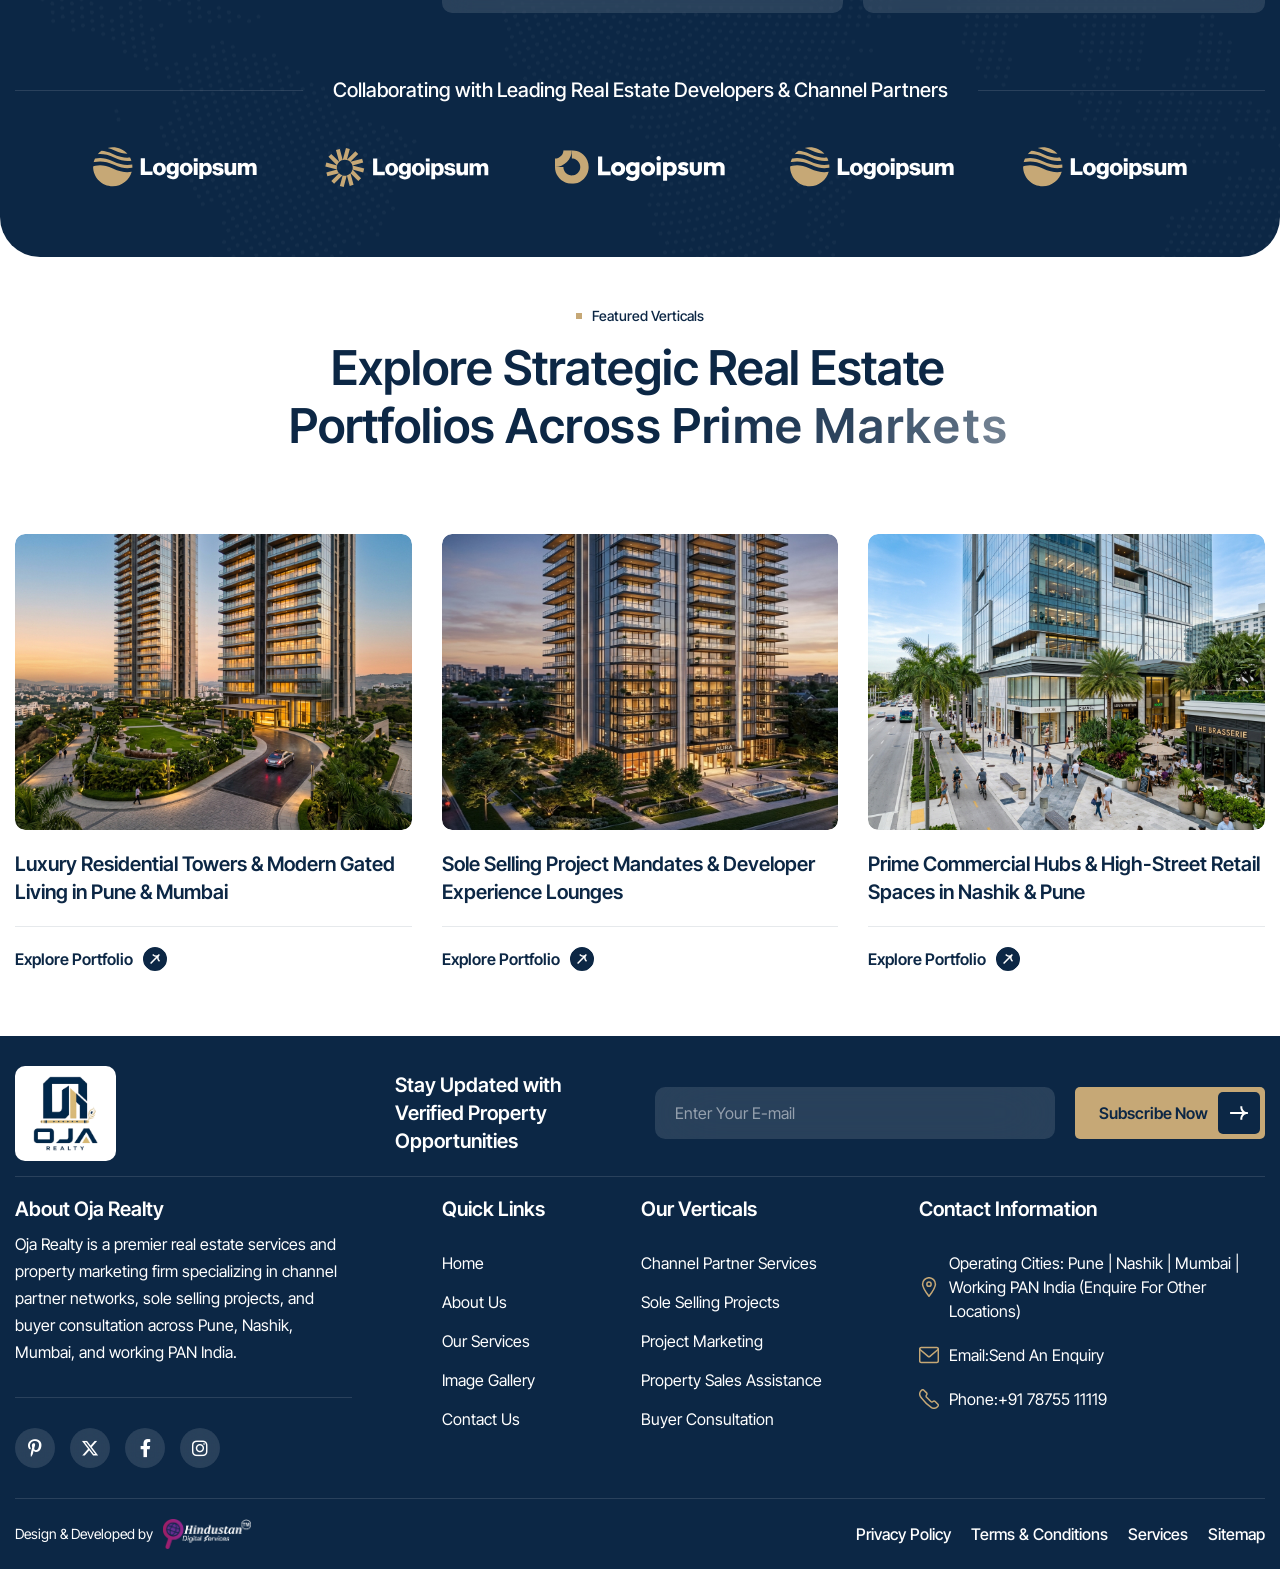
==== commit 0cc5f601: "update branding and add custom stylesheet for Oja Realty:" ====
--- a/index.html
+++ b/index.html
@@ -75,7 +75,7 @@
                 <div class="container">
                     <!-- Logo Start -->
                     <a class="navbar-brand" href="index.html">
-						<img src="images/oja-logo.png" alt="OJA Logo" style="max-height: 70px; width: auto;">
+						<img src="images/logo-new.png" alt="Oja Realty Logo" style="max-height: 100px; width: auto;">
 					</a>
                     <!-- Logo End -->
 
@@ -1371,7 +1371,7 @@
                     <div class="footer-header-box-prime">
                         <!-- Footer Logo Start -->
                         <div class="footer-logo-prime">
-                            <img src="images/oja-logo.png" alt="OJA Logo" style="max-height: 75px; width: auto;">
+                            <img src="images/logo-new.png" alt="Oja Realty Logo" style="max-height: 75px; width: auto;">
                         </div>
                         <!-- Footer Logo End -->
 
--- a/css/custom.css
+++ b/css/custom.css
@@ -541,21 +541,31 @@
 }
 
 .navbar {
-    padding: 30px 0px;
+    padding: 15px 0px;
     align-items: center;
 }
 
 .navbar-brand {
     padding: 0;
     margin: 0;
+    display: flex;
+    align-items: center;
 }
 
 .navbar-brand img {
-    max-height: 70px;
+    max-height: 100px;
     width: auto;
     object-fit: contain;
     display: block;
     transition: all 0.3s ease-in-out;
+}
+
+header.main-header .header-sticky.active .navbar {
+    padding: 10px 0px;
+}
+
+header.main-header .header-sticky.active .navbar-brand img {
+    max-height: 75px;
 }
 
 .main-menu .nav-menu-wrapper {
@@ -5841,7 +5851,10 @@
         border-radius: 0;
     }
     .navbar {
-        padding: 20px 0;
+        padding: 12px 0;
+    }
+    .navbar-brand img {
+        max-height: 75px !important;
     }
     .responsive-menu,
     .navbar-toggle {
@@ -12189,6 +12202,9 @@
 
 /* Mobile responsive adjustments */
 @media only screen and (max-width: 576px) {
+    .navbar-brand img {
+        max-height: 65px !important;
+    }
     .floating-actions-container {
         right: 16px;
         bottom: 16px;
